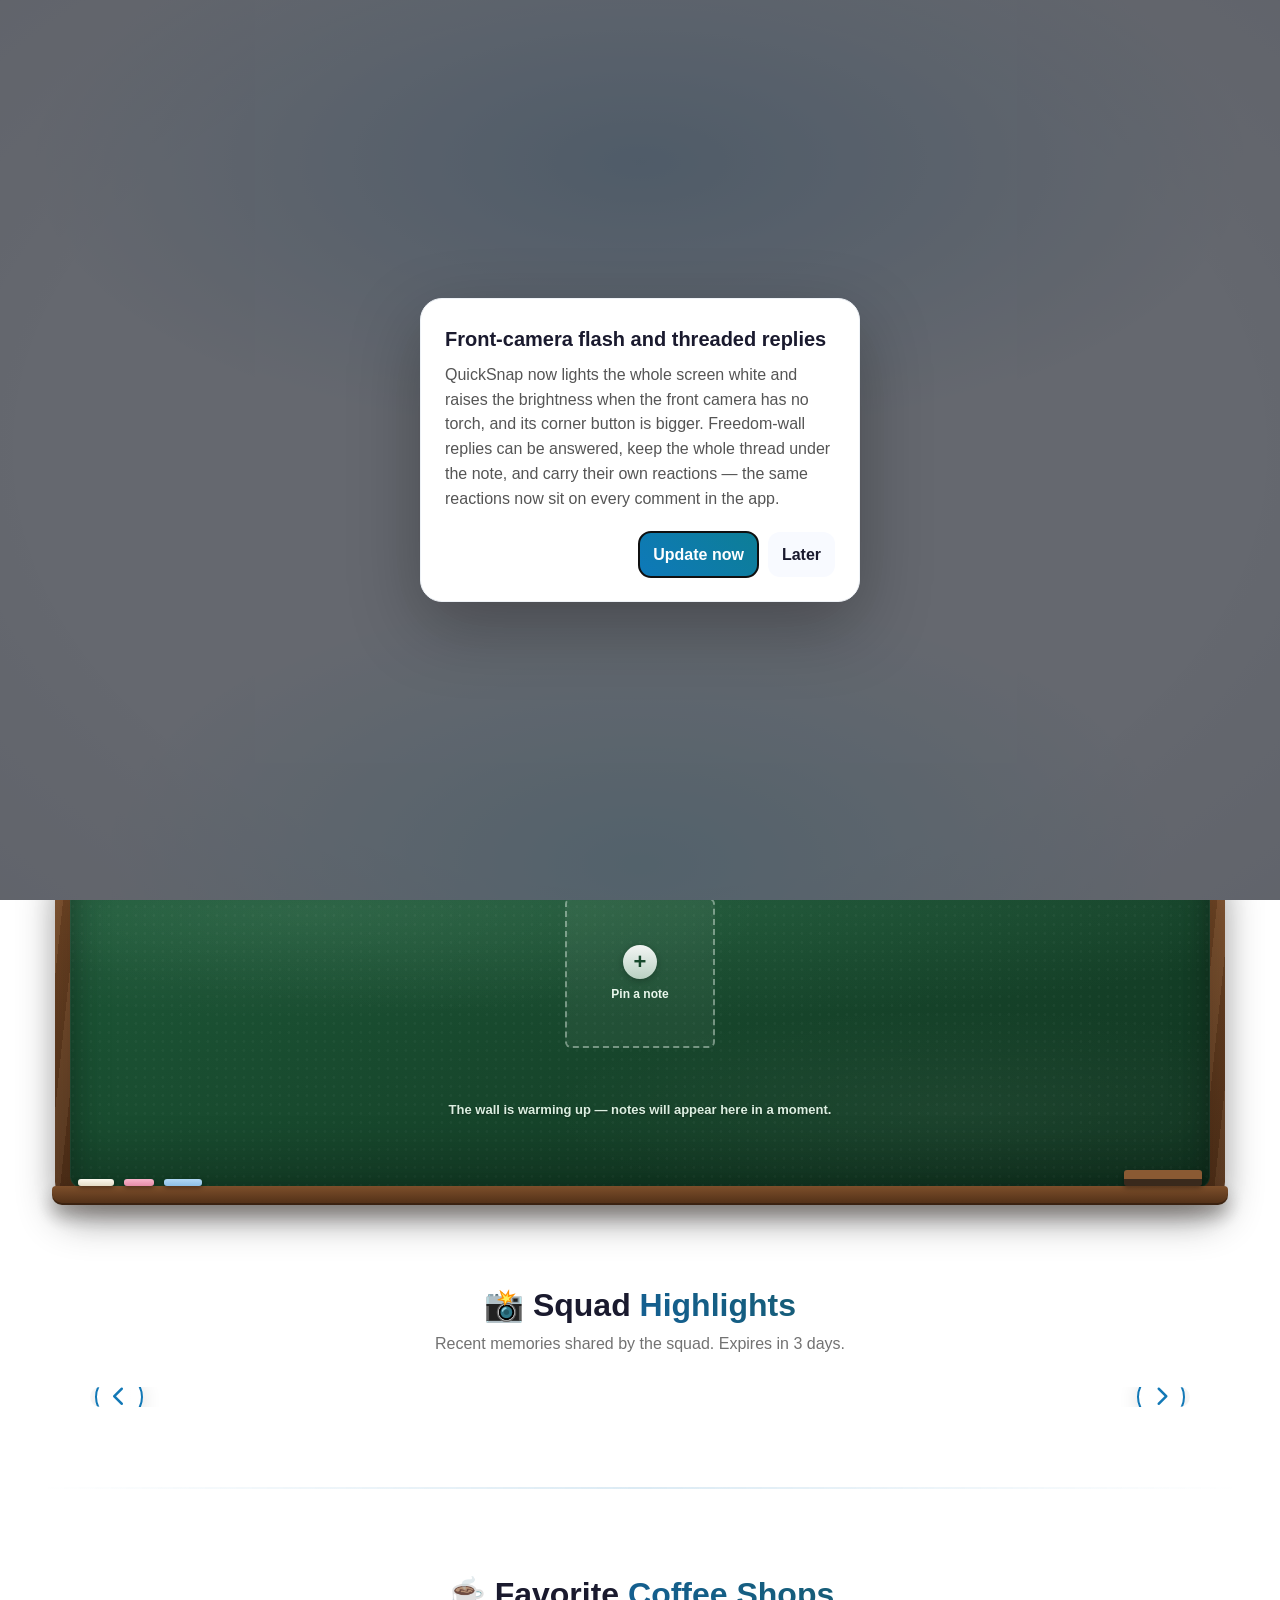
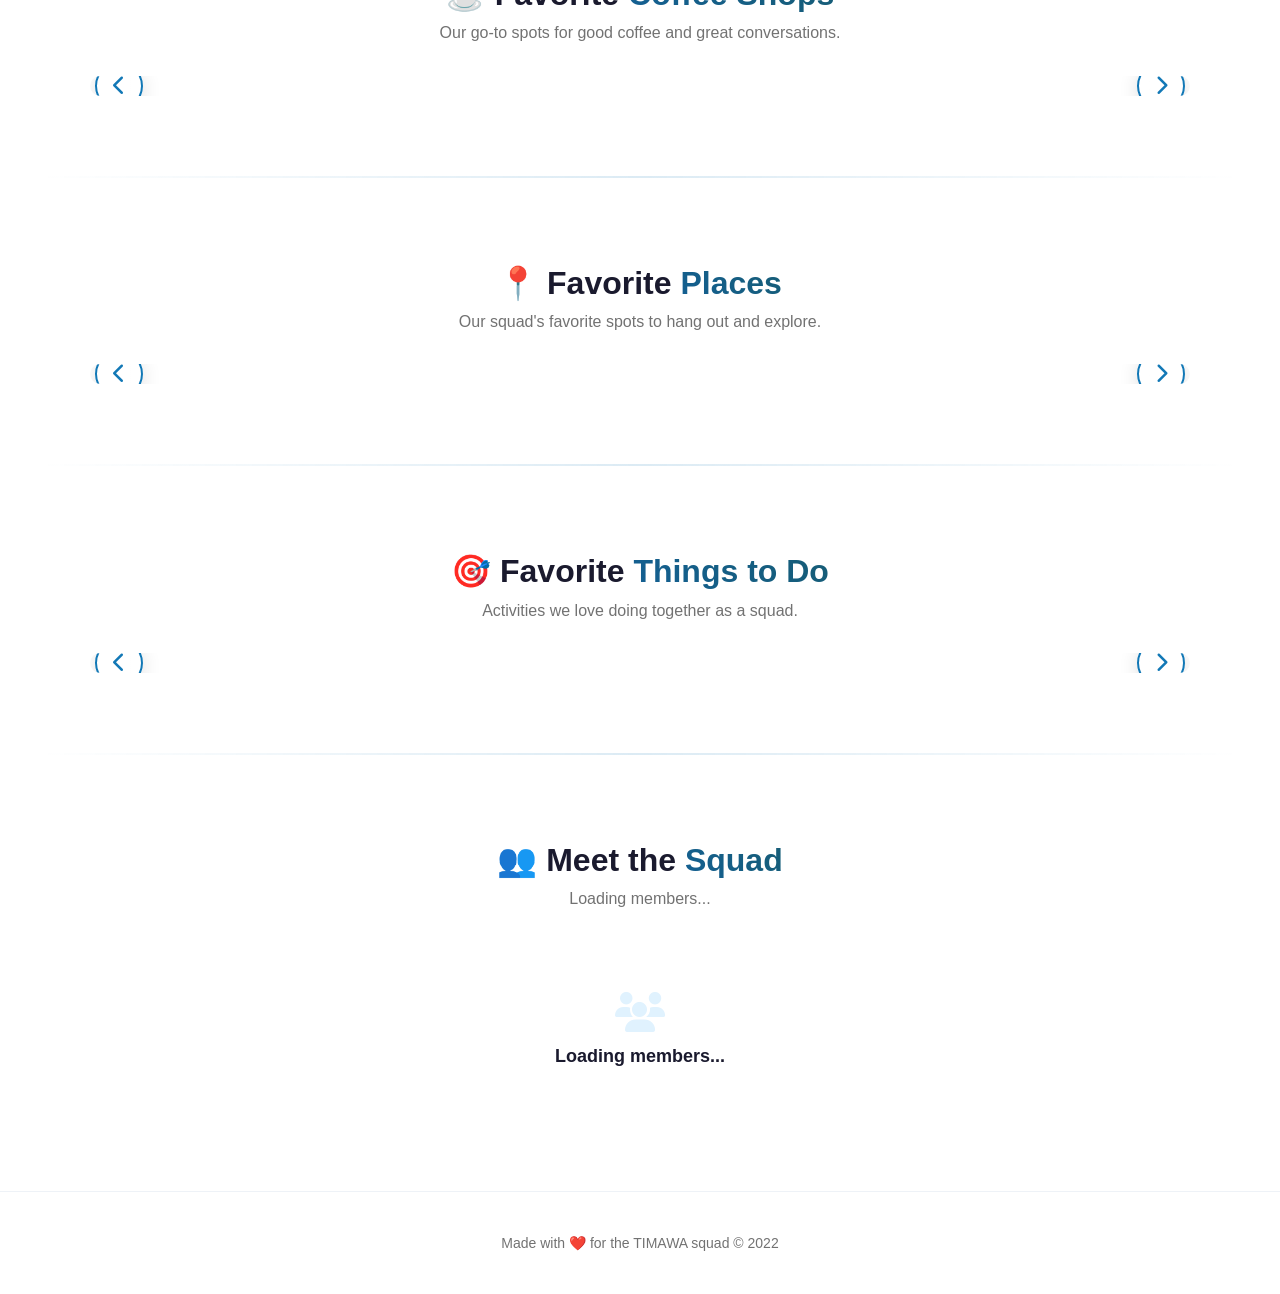
==== index.html @ 317657a7 "Add files via upload" ====
<!DOCTYPE html>
<html lang="en">
<!-- ═══ TIMAWA page header ═══ -->
<!--
  TIMAWA — Friend Hub (public landing page)
  ============================================================================
  What a visitor sees before signing in. Every section below reads public
  collections only; nothing here writes unless a member is signed in.

    <style>      page styles on top of theme.css tokens
    <body>
      nav        navbar + Sign In CTA (drawer built by mobile-nav.js)
      hero       squad intro + CTA
      sections   Squad highlights / Favorite coffee shops / Favorite places /
                 Things to do / Meet the squad  — all read-only for visitors
      footer
    <script>     Firebase init -> public reads -> render -> auth-aware swaps
                 (a signed-in member is redirected to dashboard.html)

  Firestore reads here are covered by the "read: if true" rules in
  firestore.rules for highlights, coffeeShops, favoritePlaces, thingsToDo,
  notes and publicProfiles.

  Shared by every page
    theme.css / theme.js   theme system (26 presets) — loads before first paint
    mobile-nav.*           slide-in burger drawer for screens <= 768px
    pwa.js / pwa.css       service worker, install banner, push subscriptions
    idle-logout.js         signs the member out after inactivity
    visit-tracker.js       one Firestore write per session (lastVisit)

  Firebase: compat v9, project `timawa2`, default app (auth + firestore).
-->

<head>
    <meta charset="UTF-8" />
    <meta name="viewport" content="width=device-width, initial-scale=1.0, interactive-widget=resizes-content" />
    <!-- ═══ PWA: installable app + activity notifications ═══ -->
    <meta name="theme-color" content="#1089d3" />
    <link rel="manifest" href="manifest.json" />
    <meta name="mobile-web-app-capable" content="yes" />
    <meta name="apple-mobile-web-app-capable" content="yes" />
    <meta name="apple-mobile-web-app-title" content="TIMAWA" />
    <meta name="apple-mobile-web-app-status-bar-style" content="default" />
    <link rel="apple-touch-icon" href="icons/apple-touch-icon-180.png?v=3" />
    <link rel="icon" type="image/png" sizes="32x32" href="icons/favicon-32.png?v=3" />
    <link rel="stylesheet" href="pwa.css?v=1.4.0" />
    <link rel="stylesheet" href="presence.css?v=1.0.0" />
    <title>TIMAWA - Friend Hub</title>

    <!-- Firebase SDKs -->
    <script src="https://www.gstatic.com/firebasejs/9.22.0/firebase-app-compat.js"></script>
    <script src="https://www.gstatic.com/firebasejs/9.22.0/firebase-auth-compat.js"></script>
    <script src="https://www.gstatic.com/firebasejs/9.22.0/firebase-firestore-compat.js"></script>

    <!-- Font Awesome -->
    <link rel="stylesheet" href="https://cdnjs.cloudflare.com/ajax/libs/font-awesome/6.4.0/css/all.min.css" />

    <!-- ★ Shared theme system (must load before page render to avoid theme flash) -->
    <!-- First frame: replay the palette the profile last used, before any CSS
         or theme.js runs, so the launch screen never flashes the default theme. -->
    <script>
    (function () {
        try {
            var p = JSON.parse(localStorage.getItem('timawa.theme.paint') || 'null');
            if (!p || !p.vars) return;
            var r = document.documentElement;
            for (var k in p.vars) { if (Object.prototype.hasOwnProperty.call(p.vars, k)) r.style.setProperty(k, p.vars[k]); }
            if (p.preset) r.setAttribute('data-timawa-theme', p.preset);
            if (p.mode) { r.setAttribute('data-timawa-mode', p.mode); r.style.colorScheme = p.mode; }
            if (p.pref) r.setAttribute('data-timawa-mode-pref', p.pref);
            if (p.vars['--theme-bg']) r.style.backgroundColor = p.vars['--theme-bg'];
        } catch (e) { /* ignore */ }
    })();
    </script>
    <!-- The launch screen may not paint before the member's theme is on <html>.
         Kept inline here, not in launch.css, so a stale or truncated stylesheet
         download can never bring back the default-theme flash. theme.js adds
         .t-themed the instant it paints; pwa.js adds it as a safety net. -->
    <style id="tSplashGate">
        /* Nothing paints before the palette is on <html>: not the page, not the
           splash. The backdrop stays neutral dark so a slow script, a stale
           cache or a truncated stylesheet can never flash a theme the member is
           not using. theme.js lifts this as it paints; pwa.js adds .t-themed as
           a safety net so the page can never stay hidden. */
        html:not(.t-themed) { background: #071322 !important; }
        html:not(.t-themed) body { visibility: hidden; }
        html:not(.t-themed) .loading-overlay.t-splash.active { opacity: 0 !important; pointer-events: none !important; }
        html.t-themed .loading-overlay.t-splash.active { opacity: 1; pointer-events: auto; }
    </style>
    <link rel="stylesheet" href="theme.css?v=1.17.30" />
    <link rel="stylesheet" href="freedom-wall.css?v=1.6.0" />
    <link rel="stylesheet" href="stories.css?v=1.13.0" />
    <script src="theme.js?v=1.41.54"></script>

    <!-- JSZip for ZIP downloads -->
    <script src="https://cdnjs.cloudflare.com/ajax/libs/jszip/3.10.1/jszip.min.js"></script>
    <script src="https://cdnjs.cloudflare.com/ajax/libs/FileSaver.js/2.0.5/FileSaver.min.js"></script>

    <style>
        /* ================================================================
           ===== THEME CSS VARIABLES (defaults = Ocean light) =====
           ================================================================ */
        :root {
            --theme-primary: #1089d3;
            --theme-accent: #12b1d1;
            --theme-primary-dark: #0c6ca8;
            --theme-primary-soft: #e0f2fe;
            --theme-primary-soft-2: #f0f7ff;
            --theme-bg: #ffffff;
            --theme-bg-soft: #f8faff;
            --theme-card: #ffffff;
            --theme-text: #1a1a2e;
            --theme-text-muted: #555;
            --theme-text-dim: #888;
            --theme-text-faint: #aaa;
            --theme-border: #eef2f7;
            --theme-border-soft: #f0f4ff;
            --theme-border-input: #e0e7ff;
            --theme-gradient: linear-gradient(45deg, #1089d3 0%, #12b1d1 100%);
            --theme-shadow: rgba(133, 189, 215, 0.15);
            --theme-shadow-soft: #cff0ff;
            --theme-nav-bg: rgba(255, 255, 255, 0.98);
            --theme-danger: #ef4444;
            --theme-danger-soft: #fee2e2;
            --theme-success: #16a34a;
            --theme-success-soft: #dcfce7;
            --theme-warn: #d97706;
            --theme-warn-soft: #fef3c7;
        }

        * { margin: 0; padding: 0; box-sizing: border-box; }

        body {
            font-family: -apple-system, BlinkMacSystemFont, 'Segoe UI', Roboto, Oxygen, Ubuntu, sans-serif;
            background: var(--theme-bg);
            color: var(--theme-text);
            line-height: 1.6;
            transition: background 0.4s ease, color 0.4s ease;
            position: relative;
            overflow-x: hidden;
        }

        /* ===== MODAL-OPEN STATE: HIDE TITA LAUNCHER ===== */
        body.modal-open .tita-launcher,
        body.modal-open .tita-panel {
            display: none !important;
        }

        /* ===== NAVBAR ===== */
        .navbar {
            position: fixed; top: 0; left: 0; right: 0;
            z-index: 1000;
            padding: 14px 40px;
            display: flex; justify-content: space-between; align-items: center;
            background: var(--theme-nav-bg);
            backdrop-filter: blur(20px);
            border-bottom: 1px solid var(--theme-border);
            transition: all 0.3s ease;
            box-shadow: 0 2px 20px rgba(0,0,0,0.04);
        }
        .navbar .logo { font-size: 26px; font-weight: 900; color: var(--theme-primary); letter-spacing: 2px; text-decoration: none; flex-shrink: 0; }
        .navbar .logo span { background: var(--theme-gradient); padding: 2px 10px; border-radius: 8px; font-size: 10px; color: white; margin-left: 8px; }
        .navbar .nav-links { display: flex; align-items: center; gap: 12px; list-style: none; flex-wrap: wrap; }
        .navbar .nav-links > li { display: flex; align-items: center; }
        .navbar .nav-links a { text-decoration: none; color: var(--theme-text-muted); font-weight: 500; font-size: 13px; transition: all 0.3s ease; padding: 6px 12px; border-radius: 8px; white-space: nowrap; }
        .navbar .nav-links a:hover { color: var(--theme-primary); background: color-mix(in srgb, var(--theme-primary) 6%, transparent); }
        /* Same active pill as every other page, so Home here reads like Calendar
           does on calendar.html and Spin & Poll does on squad-wheel.html. */
        .navbar .nav-links a.active { color: var(--theme-primary); background: color-mix(in srgb, var(--theme-primary) 8%, transparent); }

        /* Notification taps land on these sections; keep the fixed navbar clear */
        #highlights, #members-section { scroll-margin-top: 96px; }

        .navbar-right { display: flex; align-items: center; gap: 10px; flex-shrink: 0; }
        .navbar-mobile-bell { display: none; position: relative; }
        .navbar-mobile-bell .announcement-bell { width: 42px; height: 42px; font-size: 17px; }
        .navbar .mobile-toggle { display: none; font-size: 24px; color: var(--theme-primary); cursor: pointer; background: none; border: none; padding: 4px 8px; }

        .auth-links-wrapper { display: flex; align-items: center; gap: 12px; list-style: none; flex-wrap: wrap; }
        .auth-links-wrapper > a, .auth-links-wrapper > button { text-decoration: none; color: var(--theme-text-muted); font-weight: 500; font-size: 13px; transition: all 0.3s ease; padding: 6px 12px; border-radius: 8px; white-space: nowrap; background: none; border: none; font-family: inherit; cursor: pointer; }
        .auth-links-wrapper > a:hover { color: var(--theme-primary); background: color-mix(in srgb, var(--theme-primary) 6%, transparent); }
        .auth-links-wrapper > a.profile-link { color: var(--theme-primary); font-weight: 600; }
        .auth-links-wrapper > a.login-btn { background: var(--theme-gradient); color: white !important; padding: 8px 22px; border-radius: 50px; font-weight: 600; box-shadow: 0 4px 15px color-mix(in srgb, var(--theme-primary) 25%, transparent); }
        .auth-links-wrapper > a.login-btn:hover { transform: scale(1.05); box-shadow: 0 6px 25px color-mix(in srgb, var(--theme-primary) 35%, transparent); }
        .auth-links-wrapper > button.logout-link { color: var(--theme-danger); font-weight: 600; }
        .auth-links-wrapper > button.logout-link:hover { background: var(--theme-danger-soft); }

        /* ===== ANNOUNCEMENT BELL ===== */
        .announcement-bell {
            position: relative; width: 40px; height: 40px; border-radius: 50%;
            border: none; background: var(--theme-primary-soft-2); color: var(--theme-primary);
            font-size: 16px; cursor: pointer; display: flex;
            align-items: center; justify-content: center;
            transition: all 0.25s ease; font-family: inherit; flex-shrink: 0;
        }
        .announcement-bell:hover { background: var(--theme-primary-soft); transform: scale(1.05); }
        .announcement-bell.active {
            background: var(--theme-gradient);
            color: white; box-shadow: 0 4px 15px color-mix(in srgb, var(--theme-primary) 30%, transparent);
        }
        .announcement-bell.has-new { animation: bellPulse 2s ease-in-out infinite; }
        @keyframes bellPulse {
            0%, 100% { box-shadow: 0 0 0 0 rgba(239, 68, 68, 0.4); }
            50% { box-shadow: 0 0 0 8px rgba(239, 68, 68, 0); }
        }
        .announcement-badge {
            position: absolute; top: -4px; right: -4px; min-width: 20px; height: 20px;
            padding: 0 6px; border-radius: 50px;
            background: linear-gradient(45deg, #ef4444, #dc2626);
            color: white; font-size: 10px; font-weight: 800; display: none;
            align-items: center; justify-content: center;
            border: 2px solid var(--theme-card); box-shadow: 0 2px 6px rgba(239, 68, 68, 0.4);
        }
        .announcement-badge.show { display: flex; }

        .announcement-popup {
            position: fixed; width: 380px; max-width: calc(100vw - 40px);
            background: var(--theme-card); border-radius: 20px;
            box-shadow: 0 20px 60px color-mix(in srgb, var(--theme-primary) 22%, transparent), 0 0 0 1px color-mix(in srgb, var(--theme-primary) 6%, transparent);
            overflow: hidden; z-index: 2000;
            opacity: 0; transform: translateY(-8px) scale(0.97);
            pointer-events: none;
            transition: all 0.22s cubic-bezier(0.25, 0.46, 0.45, 0.94);
            transform-origin: top right;
            color: var(--theme-text);
        }
        .announcement-popup.open { opacity: 1; transform: translateY(0) scale(1); pointer-events: auto; }
        .announcement-popup::before {
            content: ''; position: absolute; top: -6px; right: 22px; width: 12px; height: 12px;
            background: var(--theme-card); transform: rotate(45deg);
            box-shadow: -1px -1px 2px color-mix(in srgb, var(--theme-primary) 6%, transparent);
        }
        .announcement-popup-header {
            display: flex; justify-content: space-between; align-items: center;
            padding: 16px 18px;
            background: linear-gradient(135deg,
                color-mix(in srgb, var(--theme-primary) 8%, var(--theme-card)) 0%,
                color-mix(in srgb, var(--theme-primary) 14%, var(--theme-card)) 100%);
            border-bottom: 1px solid var(--theme-border);
        }
        .announcement-popup-header h4 {
            font-size: 15px; font-weight: 800; color: var(--theme-text);
            display: flex; align-items: center; gap: 8px; margin: 0;
        }
        .announcement-popup-header h4 i { color: var(--theme-primary); }
        .announcement-mark-all {
            background: none; border: none; color: var(--theme-primary);
            font-size: 12px; font-weight: 600; cursor: pointer;
            padding: 4px 10px; border-radius: 50px;
            transition: all 0.2s ease; font-family: inherit;
        }
        .announcement-mark-all:hover { background: color-mix(in srgb, var(--theme-primary) 10%, transparent); }
        .announcement-list { max-height: 420px; overflow-y: auto; padding: 6px; }
        .announcement-item {
            display: flex; gap: 12px; padding: 12px 14px;
            border-radius: 14px; cursor: pointer;
            transition: all 0.2s ease; position: relative;
            margin-bottom: 4px; background: var(--theme-card);
        }
        .announcement-item:hover { background: var(--theme-primary-soft-2); transform: translateX(2px); }
        .announcement-item.unread { background: var(--theme-primary-soft-2); }
        .announcement-item.unread:hover { background: var(--theme-primary-soft); }
        .announcement-item.unread .announcement-title { font-weight: 700; }
        .announcement-icon {
            width: 42px; height: 42px; border-radius: 12px;
            display: flex; align-items: center; justify-content: center;
            font-size: 20px; flex-shrink: 0; background: var(--theme-primary-soft);
        }
        .announcement-icon.type-admin { background: linear-gradient(135deg, #e0e7ff 0%, #c7d2fe 100%); }
        .announcement-icon.type-birthday { background: linear-gradient(135deg, #fce7f3 0%, #fbcfe8 100%); }
        .announcement-icon.type-event { background: linear-gradient(135deg, #dbeafe 0%, #bfdbfe 100%); }
        .announcement-icon.type-highlight { background: linear-gradient(135deg, #ede9fe 0%, #ddd6fe 100%); }
        .announcement-icon.type-member { background: linear-gradient(135deg, #dcfce7 0%, #bbf7d0 100%); }
        .announcement-icon.type-reply { background: linear-gradient(135deg, #cffafe 0%, #a5f3fc 100%); }
        .announcement-icon.type-mention { background: linear-gradient(135deg, #fed7aa 0%, #fdba74 100%); }
        .announcement-icon.type-chat { background: linear-gradient(135deg, #d1fae5 0%, #a7f3d0 100%); }
        .announcement-icon.type-comment { background: linear-gradient(135deg, #c7d2fe 0%, #a5b4fc 100%); }
        .announcement-icon.type-reaction { background: linear-gradient(135deg, #fef9c3 0%, #fde68a 100%); }
        .announcement-icon.type-squad { background: linear-gradient(135deg, #fef3c7 0%, #fde68a 100%); }
        .announcement-icon img { width: 100%; height: 100%; object-fit: cover; display: block; border-radius: inherit; }
        .announcement-icon.has-avatar { padding: 0; overflow: hidden; border-radius: 50%; background: var(--theme-bg-soft); box-shadow: 0 0 0 2px color-mix(in srgb, var(--theme-primary) 22%, transparent); }
        .announcement-icon.has-avatar img { border-radius: 50%; }
        .announcement-body { flex: 1; min-width: 0; }
        .announcement-title {
            font-size: 13px; font-weight: 600; color: var(--theme-text);
            line-height: 1.35; margin-bottom: 2px;
            display: flex; align-items: center; gap: 6px; flex-wrap: wrap;
        }
        .announcement-priority-badge {
            font-size: 9px; font-weight: 800; padding: 1px 7px;
            border-radius: 50px; letter-spacing: 0.4px; text-transform: uppercase;
        }
        .announcement-priority-badge.urgent { background: #fee2e2; color: #dc2626; }
        .announcement-priority-badge.info { background: #dbeafe; color: #2563eb; }
        .announcement-message {
            font-size: 12px; color: var(--theme-text-muted); line-height: 1.45;
            display: -webkit-box; -webkit-line-clamp: 2;
            -webkit-box-orient: vertical; overflow: hidden;
        }
        .announcement-time { font-size: 11px; color: var(--theme-text-faint); margin-top: 3px; }
        .announcement-unread-dot {
            position: absolute; top: 14px; right: 14px;
            width: 8px; height: 8px; border-radius: 50%;
            background: var(--theme-primary);
            box-shadow: 0 0 0 3px color-mix(in srgb, var(--theme-primary) 15%, transparent);
        }
        .announcement-popup-footer {
            padding: 10px 18px; background: var(--theme-bg-soft);
            border-top: 1px solid var(--theme-border); text-align: center;
            font-size: 11px; color: var(--theme-text-dim); font-weight: 600;
        }
        .announcement-empty { text-align: center; padding: 40px 20px; color: var(--theme-text-faint); }
        .announcement-empty i { font-size: 36px; color: var(--theme-primary-soft); display: block; margin-bottom: 10px; }
        .announcement-empty p { font-size: 13px; }

        .announcement-view-modal {
            display: none; position: fixed; top: 0; left: 0; width: 100%; height: 100%;
            background: rgba(0, 0, 0, 0.6); backdrop-filter: blur(8px);
            z-index: 2100; justify-content: center; align-items: center; padding: 20px;
        }
        .announcement-view-modal.active { display: flex; }
        .announcement-view-modal .modal-content {
            background: var(--theme-card); border-radius: 24px; padding: 0;
            max-width: 540px; width: 100%; max-height: 90vh;
            overflow-y: auto;
            box-shadow: 0 25px 70px color-mix(in srgb, var(--theme-primary) 35%, transparent);
            animation: annModalPop 0.3s cubic-bezier(0.25, 0.46, 0.45, 0.94);
            color: var(--theme-text);
        }
        @keyframes annModalPop {
            from { transform: scale(0.9) translateY(20px); opacity: 0; }
            to { transform: scale(1) translateY(0); opacity: 1; }
        }
        .announcement-view-header {
            position: relative; padding: 30px 30px 22px;
            background: var(--theme-gradient);
            border-radius: 24px 24px 0 0; text-align: center; overflow: hidden;
        }
        .announcement-view-header::before,
        .announcement-view-header::after {
            content: ''; position: absolute; border-radius: 50%;
            background: rgba(255, 255, 255, 0.15); pointer-events: none;
        }
        .announcement-view-header::before { top: -50px; right: -50px; width: 160px; height: 160px; }
        .announcement-view-header::after { bottom: -70px; left: -70px; width: 180px; height: 180px; background: rgba(255, 255, 255, 0.1); }
        .announcement-view-close {
            position: absolute; top: 14px; right: 14px;
            width: 38px; height: 38px; border-radius: 50%;
            background: rgba(255,255,255,0.22); border: none; color: white;
            font-size: 16px; cursor: pointer;
            display: flex; align-items: center; justify-content: center;
            transition: all 0.25s ease; z-index: 2;
        }
        .announcement-view-close:hover { background: rgba(255,255,255,0.4); transform: rotate(90deg); }
        .announcement-view-icon {
            width: 80px; height: 80px; border-radius: 22px;
            background: var(--theme-card); display: flex; align-items: center;
            justify-content: center; font-size: 38px;
            margin: 0 auto 14px;
            box-shadow: 0 8px 24px rgba(0, 0, 0, 0.18);
            position: relative; z-index: 1;
        }
        .announcement-view-type {
            display: inline-block; background: rgba(255, 255, 255, 0.25);
            color: white; font-size: 11px; font-weight: 700;
            padding: 4px 14px; border-radius: 50px;
            letter-spacing: 0.6px; text-transform: uppercase;
            position: relative; z-index: 1;
        }
        .announcement-view-body { padding: 26px 30px 30px; }
        .announcement-view-priority {
            display: inline-flex; align-items: center; gap: 6px;
            padding: 5px 14px; border-radius: 50px;
            font-size: 11px; font-weight: 800;
            letter-spacing: 0.5px; text-transform: uppercase;
            margin-bottom: 14px;
        }
        .announcement-view-priority.urgent { background: #fee2e2; color: #dc2626; }
        .announcement-view-priority.info { background: #dbeafe; color: #2563eb; }
        .announcement-view-title {
            font-size: 22px; font-weight: 800; color: var(--theme-text);
            line-height: 1.3; margin-bottom: 14px;
        }
        .announcement-view-message {
            font-size: 15px; color: var(--theme-text-muted); line-height: 1.7;
            padding: 18px 20px; background: var(--theme-bg-soft);
            border-radius: 16px;
            border-left: 4px solid var(--theme-primary);
            margin-bottom: 18px; white-space: pre-wrap; word-break: break-word;
        }
        .announcement-view-meta {
            display: flex; flex-wrap: wrap; gap: 14px;
            font-size: 12px; color: var(--theme-text-dim);
            padding-top: 16px; border-top: 1px solid var(--theme-border-soft);
            margin-bottom: 20px;
        }
        .announcement-view-meta span { display: inline-flex; align-items: center; gap: 6px; }
        .announcement-view-meta i { color: var(--theme-primary); font-size: 11px; }
        .announcement-view-actions { display: flex; gap: 10px; flex-wrap: wrap; }
        .announcement-view-actions button,
        .announcement-view-actions a {
            flex: 1; min-width: 140px; padding: 13px 22px;
            border-radius: 14px; border: none;
            font-weight: 700; font-size: 14px;
            cursor: pointer; transition: all 0.25s ease;
            display: inline-flex; align-items: center; justify-content: center;
            gap: 8px; font-family: inherit; text-decoration: none;
        }
        .announcement-view-actions .ann-view-primary {
            background: var(--theme-gradient);
            color: white;
            box-shadow: 0 4px 15px color-mix(in srgb, var(--theme-primary) 30%, transparent);
        }
        .announcement-view-actions .ann-view-primary:hover {
            transform: scale(1.02);
            box-shadow: 0 6px 25px color-mix(in srgb, var(--theme-primary) 45%, transparent);
        }
        .announcement-view-actions .ann-view-secondary { background: var(--theme-bg-soft); color: var(--theme-text-muted); }
        .announcement-view-actions .ann-view-secondary:hover { background: var(--theme-primary-soft); }

        /* ===== HERO ===== */
        .hero { padding: 100px 40px 60px; max-width: 1200px; margin: 0 auto; display: grid; grid-template-columns: 1fr 1fr; gap: 60px; align-items: center; min-height: 80vh; position: relative; z-index: 1; }
        .hero-content h1 { font-size: 52px; font-weight: 800; line-height: 1.1; margin-bottom: 15px; color: var(--theme-text); }
        .hero-content h1 .highlight { background: var(--theme-gradient-ink); -webkit-background-clip: text; -webkit-text-fill-color: transparent; background-clip: text; }
        .hero-content p { font-size: 18px; color: var(--theme-text-muted); max-width: 500px; margin-bottom: 30px; line-height: 1.8; }
        .hero-content .btn-primary { display: inline-flex; align-items: center; gap: 10px; background: var(--theme-gradient); color: white; padding: 14px 32px; border-radius: 50px; text-decoration: none; font-weight: 600; font-size: 16px; transition: all 0.3s ease; box-shadow: 0 4px 20px color-mix(in srgb, var(--theme-primary) 30%, transparent); }
        .hero-content .btn-primary:hover { transform: scale(1.05); box-shadow: 0 6px 30px color-mix(in srgb, var(--theme-primary) 40%, transparent); }
        .hero-image .image-placeholder { width: 100%; max-width: 500px; aspect-ratio: 1; background: var(--theme-primary-soft); border-radius: 30px; display: flex; align-items: center; justify-content: center; font-size: 120px; color: var(--theme-primary); box-shadow: 0 20px 60px color-mix(in srgb, var(--theme-primary) 15%, transparent); }
        .hero-image .image-placeholder img { width: 100%; height: 100%; object-fit: cover; border-radius: 30px; }

        /* ===== CAROUSELS ===== */
        .highlights-carousel-section { padding: 60px 40px; max-width: 1200px; margin: 0 auto; position: relative; z-index: 1; }
        .highlights-carousel-section .section-header { text-align: center; margin-bottom: 30px; }
        .highlights-carousel-section .section-header h2 { font-size: 32px; font-weight: 800; color: var(--theme-text); }
        .highlights-carousel-section .section-header h2 .highlight { background: var(--theme-gradient-ink); -webkit-background-clip: text; -webkit-text-fill-color: transparent; background-clip: text; }
        .highlights-carousel-section .section-header p { color: var(--theme-text-dim); font-size: 16px; }

        .highlights-carousel-wrapper, .carousel-wrapper { position: relative; overflow: hidden; border-radius: 20px; max-width: 1100px; margin: 0 auto; padding: 0 50px; }
        .highlights-carousel-track, .carousel-track { display: flex; transition: transform 0.8s cubic-bezier(0.25, 0.46, 0.45, 0.94); gap: 0; will-change: transform; }
        .highlights-carousel-slide, .carousel-slide { min-width: 100%; display: grid; gap: 25px; padding: 10px 5px; grid-template-columns: repeat(3, 1fr); }
        .highlights-carousel-slide.single-item, .carousel-slide.single-item { grid-template-columns: 1fr; }
        .highlights-carousel-wrapper::after, .carousel-wrapper::after { content: ''; position: absolute; top: 0; right: 0; width: 60px; height: 100%; background: linear-gradient(to right, transparent, color-mix(in srgb, var(--theme-bg) 60%, transparent)); pointer-events: none; z-index: 5; }
        .highlights-carousel-wrapper::before, .carousel-wrapper::before { content: ''; position: absolute; top: 0; left: 0; width: 60px; height: 100%; background: linear-gradient(to left, transparent, color-mix(in srgb, var(--theme-bg) 60%, transparent)); pointer-events: none; z-index: 5; }

        .highlights-carousel-item, .carousel-item { background: var(--theme-card); border-radius: 20px; overflow: hidden; box-shadow: 0 2px 15px rgba(0,0,0,0.06); border: 1px solid var(--theme-border); transition: all 0.3s ease; display: flex; flex-direction: column; contain: content; position: relative; cursor: pointer; }
        .highlights-carousel-item:hover, .carousel-item:hover { transform: translateY(-6px); box-shadow: 0 12px 40px color-mix(in srgb, var(--theme-primary) 8%, transparent); border-color: color-mix(in srgb, var(--theme-primary) 20%, transparent); }
        .highlights-carousel-item .image-container { width: 100%; height: 220px; overflow: hidden; background: var(--theme-primary-soft); position: relative; flex-shrink: 0; }
        .highlights-carousel-item .image-container img { width: 100%; height: 100%; object-fit: cover; display: block; }
        .highlights-carousel-item .image-container .expiry-badge { position: absolute; top: 10px; right: 10px; background: rgba(0,0,0,0.7); color: white; padding: 3px 10px; border-radius: 50px; font-size: 10px; font-weight: 600; }
        .highlights-carousel-item .image-container .image-count { position: absolute; top: 10px; left: 10px; background: rgba(0,0,0,0.6); color: white; padding: 3px 10px; border-radius: 50px; font-size: 10px; font-weight: 600; }
        .highlights-carousel-item .image-container .hl-actions { position: absolute; bottom: 10px; left: 10px; right: 10px; display: flex; gap: 6px; z-index: 3; opacity: 0; transition: opacity 0.25s ease; }
        .highlights-carousel-item:hover .image-container .hl-actions { opacity: 1; }
        .highlights-carousel-item .image-container .hl-actions button { background: rgba(0,0,0,0.75); color: white; border: none; padding: 6px 12px; border-radius: 50px; font-size: 11px; font-weight: 600; cursor: pointer; transition: all 0.2s ease; display: inline-flex; align-items: center; gap: 5px; font-family: inherit; }
        .highlights-carousel-item .image-container .hl-actions button:hover { transform: scale(1.05); }
        .highlights-carousel-item .image-container .hl-actions .hl-view { background: color-mix(in srgb, var(--theme-primary) 95%, transparent); }
        .highlights-carousel-item .image-container .hl-actions .hl-fullview { background: rgba(139, 92, 246, 0.95); }
        .highlights-carousel-item .image-container .hl-actions .hl-fullview:hover { background: rgba(124, 58, 237, 1); }
        .highlights-carousel-item .image-container .hl-actions .hl-download { background: rgba(0,0,0,0.75); }
        .highlights-carousel-item .image-container .hl-actions .hl-download:hover { background: var(--theme-primary); }
        .highlights-carousel-item .item-body { padding: 16px 18px 18px; flex: 1; display: flex; flex-direction: column; }
        .highlights-carousel-item .item-body .caption { font-size: 14px; color: var(--theme-text); line-height: 1.5; margin-bottom: 8px; }
        .highlights-carousel-item .item-body .meta { display: flex; justify-content: space-between; align-items: center; font-size: 12px; color: var(--theme-text-dim); margin-top: auto; }
        .highlights-carousel-item .item-body .meta .author { display: flex; align-items: center; gap: 6px; }
        .highlights-carousel-item .item-body .meta .author .avatar-small { width: 24px; height: 24px; border-radius: 50%; background: var(--theme-gradient); display: flex; align-items: center; justify-content: center; color: white; font-size: 10px; font-weight: 700; overflow: hidden; }
        .highlights-carousel-item .item-body .meta .author .avatar-small img { width: 100%; height: 100%; object-fit: cover; }
        .highlights-carousel-item .item-body .meta .expiry-time.urgent { color: var(--theme-danger); font-weight: 600; }

        .highlights-carousel-btn, .carousel-btn { position: absolute; top: 50%; transform: translateY(-50%); background: color-mix(in srgb, var(--theme-card) 95%, transparent); border: 2px solid var(--theme-primary); color: var(--theme-primary); width: 48px; height: 48px; border-radius: 50%; cursor: pointer; transition: all 0.3s ease; box-shadow: 0 4px 20px rgba(0,0,0,0.12); z-index: 10; font-size: 20px; display: flex; align-items: center; justify-content: center; }
        .highlights-carousel-btn:hover, .carousel-btn:hover { background: var(--theme-primary); color: white; transform: translateY(-50%) scale(1.1); box-shadow: 0 6px 30px color-mix(in srgb, var(--theme-primary) 35%, transparent); }
        .highlights-carousel-btn:active, .carousel-btn:active { transform: translateY(-50%) scale(0.95); }
        .highlights-carousel-btn.prev, .carousel-btn.prev { left: 5px; }
        .highlights-carousel-btn.next, .carousel-btn.next { right: 5px; }

        .highlights-carousel-dots, .carousel-dots { display: flex; justify-content: center; gap: 8px; margin-top: 20px; }
        .highlights-carousel-dots .dot, .carousel-dots .dot { width: 10px; height: 10px; border-radius: 50%; background: color-mix(in srgb, var(--theme-text) 20%, transparent); cursor: pointer; transition: all 0.3s ease; border: none; }
        .highlights-carousel-dots .dot.active, .carousel-dots .dot.active { background: var(--theme-primary); width: 30px; border-radius: 10px; }
        .highlights-carousel-dots .dot:hover, .carousel-dots .dot:hover { background: var(--theme-primary); }

        .carousel-section { padding: 60px 40px; max-width: 1200px; margin: 0 auto; position: relative; z-index: 1; }
        .carousel-section .section-header { text-align: center; margin-bottom: 30px; }
        .carousel-section .section-header h2 { font-size: 32px; font-weight: 800; color: var(--theme-text); }
        .carousel-section .section-header h2 .highlight { background: var(--theme-gradient-ink); -webkit-background-clip: text; -webkit-text-fill-color: transparent; background-clip: text; }
        .carousel-section .section-header p { color: var(--theme-text-dim); font-size: 16px; }

        .carousel-item .image-placeholder { width: 100%; height: 200px; background: var(--theme-primary-soft); display: flex; align-items: center; justify-content: center; font-size: 48px; color: var(--theme-primary); flex-shrink: 0; overflow: hidden; position: relative; }
        .carousel-item .image-placeholder img { width: 100%; height: 100%; object-fit: cover; display: block; }
        .carousel-item .item-actions { position: absolute; top: 10px; right: 10px; display: flex; gap: 6px; opacity: 0; transition: opacity 0.25s ease; z-index: 3; }
        .carousel-item:hover .item-actions { opacity: 1; }
        .carousel-item .item-actions button { width: 34px; height: 34px; border-radius: 50%; border: none; cursor: pointer; color: white; font-size: 13px; display: flex; align-items: center; justify-content: center; transition: all 0.2s ease; box-shadow: 0 2px 8px rgba(0,0,0,0.15); }
        .carousel-item .item-actions .item-view { background: color-mix(in srgb, var(--theme-primary) 95%, transparent); }
        .carousel-item .item-actions .item-view:hover { background: var(--theme-primary-dark); transform: scale(1.1); }
        .carousel-item .item-actions .item-fullview { background: rgba(139, 92, 246, 0.95); }
        .carousel-item .item-actions .item-fullview:hover { background: rgba(124, 58, 237, 1); transform: scale(1.1); }
        .carousel-item .item-actions .item-download { background: rgba(0,0,0,0.75); }
        .carousel-item .item-actions .item-download:hover { background: var(--theme-primary); transform: scale(1.1); }
        .carousel-item .item-body { padding: 18px 20px 20px; flex: 1; display: flex; flex-direction: column; }
        .carousel-item .item-body h4 { font-size: 16px; font-weight: 700; margin-bottom: 4px; color: var(--theme-text); }
        .carousel-item .item-body .location { font-size: 13px; color: var(--theme-text-dim); display: flex; align-items: center; gap: 5px; }
        .carousel-item .item-body .location i { color: var(--theme-primary); }
        .carousel-item .item-body .description { font-size: 13px; color: var(--theme-text-muted); margin-top: 6px; flex: 1; }
        .carousel-item .item-body .tag { display: inline-block; background: var(--theme-primary-soft); color: var(--theme-primary); padding: 2px 12px; border-radius: 50px; font-size: 11px; font-weight: 600; margin-top: 10px; align-self: flex-start; }

        .carousel-divider { border: none; height: 2px; background: linear-gradient(90deg, transparent, color-mix(in srgb, var(--theme-primary) 15%, transparent), transparent); margin: 20px auto; max-width: 1200px; }

        /* ================================================================
           ===== MEMBERS =====
           ================================================================ */
        .members-section { padding: 60px 40px 80px; max-width: 1200px; margin: 0 auto; position: relative; z-index: 1; }
        .members-section .section-header { text-align: center; margin-bottom: 40px; }
        .members-section .section-header h2 { font-size: 32px; font-weight: 800; color: var(--theme-text); }
        .members-section .section-header h2 .highlight { background: var(--theme-gradient-ink); -webkit-background-clip: text; -webkit-text-fill-color: transparent; background-clip: text; }
        .members-section .section-header p { color: var(--theme-text-dim); font-size: 16px; }
        .members-section .login-nudge {
            display: inline-flex; align-items: center; gap: 8px;
            margin-top: 12px; background: var(--theme-warn-soft); color: var(--theme-warn);
            padding: 6px 16px; border-radius: 50px;
            font-size: 13px; font-weight: 600;
            border: 1px solid color-mix(in srgb, var(--theme-warn) 25%, transparent);
        }
        .members-section .login-nudge i { font-size: 12px; }

        .members-grid { display: grid; grid-template-columns: repeat(3, 1fr); gap: 25px; }

        .member-card {
            background: var(--theme-card); border-radius: 20px; overflow: hidden;
            box-shadow: 0 2px 15px rgba(0,0,0,0.06);
            border: 1px solid var(--theme-border);
            transition: all 0.3s ease;
            display: flex; flex-direction: column; contain: content;
            cursor: pointer; position: relative;
        }
        .member-card:hover { transform: translateY(-6px); box-shadow: 0 12px 40px color-mix(in srgb, var(--theme-primary) 12%, transparent); border-color: color-mix(in srgb, var(--theme-primary) 28%, transparent); }

        .member-card .avatar-container {
            width: 100%; height: 240px;
            background: var(--theme-primary-soft);
            display: flex; align-items: center; justify-content: center;
            flex-shrink: 0; overflow: visible;
            position: relative; padding-top: 32px;
        }
        .member-card .avatar-container::before { content: ''; position: absolute; top: -40px; right: -40px; width: 150px; height: 150px; border-radius: 50%; background: color-mix(in srgb, var(--theme-card) 35%, transparent); pointer-events: none; }
        .member-card .avatar-container::after { content: ''; position: absolute; bottom: -60px; left: -60px; width: 170px; height: 170px; border-radius: 50%; background: color-mix(in srgb, var(--theme-card) 25%, transparent); pointer-events: none; }

        .member-card .avatar-circle {
            width: 150px; height: 150px; border-radius: 50%;
            background: var(--theme-gradient);
            display: flex; align-items: center; justify-content: center;
            color: white; font-size: 56px; font-weight: 800;
            letter-spacing: 2px; overflow: hidden;
            border: 5px solid var(--theme-card);
            box-shadow: 0 10px 30px color-mix(in srgb, var(--theme-primary) 28%, transparent);
            position: relative; z-index: 1;
            transition: transform 0.4s ease;
        }
        .member-card:hover .avatar-circle { transform: scale(1.05); }
        .member-card .avatar-circle img { width: 100%; height: 100%; object-fit: cover; display: block; }

        .member-card .avatar-container .member-actions {
            position: absolute; top: 10px; right: 10px;
            display: flex; gap: 6px; opacity: 0;
            transition: opacity 0.25s ease; z-index: 3;
        }
        .member-card:hover .avatar-container .member-actions { opacity: 1; }
        .member-card .avatar-container .member-actions button {
            width: 36px; height: 36px; border-radius: 50%;
            border: none; cursor: pointer; color: white;
            font-size: 13px; display: flex;
            align-items: center; justify-content: center;
            transition: all 0.2s ease;
            box-shadow: 0 2px 10px rgba(0,0,0,0.22);
            backdrop-filter: blur(6px);
        }
        .member-card .avatar-container .member-actions .member-view { background: color-mix(in srgb, var(--theme-primary) 95%, transparent); }
        .member-card .avatar-container .member-actions .member-view:hover { background: var(--theme-primary-dark); transform: scale(1.1); }
        .member-card .avatar-container .member-actions .member-download { background: rgba(0,0,0,0.75); }
        .member-card .avatar-container .member-actions .member-download:hover { background: var(--theme-primary); transform: scale(1.1); }

        .status-dot { width: 9px; height: 9px; border-radius: 50%; display: inline-block; flex: 0 0 auto; background: #9ca3af; }
        .member-card .avatar-container .avatar-status {
            position: absolute;
            bottom: calc(50% - 75px - 4px);
            right: calc(50% - 75px - 4px);
            width: 18px; height: 18px; border-radius: 50%;
            border: 4px solid var(--theme-card); z-index: 2;
            box-shadow: 0 2px 6px rgba(0,0,0,0.15);
        }
        .member-card .avatar-container .avatar-status.available { background: #22c55e; }
        .member-card .avatar-container .avatar-status.busy { background: #ef4444; }
        .member-card .avatar-container .avatar-status.away { background: #f59e0b; }
        .member-card .avatar-container .avatar-status.dnd { background: #8b5cf6; }
        .member-card .avatar-container .avatar-status.offline { background: #9ca3af; }

        /* ===== NOTE BUBBLE ===== */
        .member-note-bubble {
            position: absolute; top: 10px; left: 50%;
            transform: translateX(-50%);
            z-index: 5; background: var(--theme-card); border-radius: 22px;
            padding: 9px 18px;
            box-shadow: 0 6px 20px color-mix(in srgb, var(--theme-primary) 22%, transparent), 0 0 0 2px color-mix(in srgb, var(--theme-primary) 14%, transparent);
            font-size: 14px; font-weight: 700; color: var(--theme-text);
            max-width: calc(100% - 24px);
            white-space: nowrap; overflow: hidden;
            text-overflow: ellipsis; cursor: pointer;
            transition: all 0.25s ease;
            display: flex; align-items: center; gap: 8px;
            line-height: 1.3; pointer-events: auto;
            animation: noteFloatIn 0.4s ease-out;
        }
        .member-note-bubble:hover { transform: translateX(-50%) scale(1.05); box-shadow: 0 8px 26px color-mix(in srgb, var(--theme-primary) 32%, transparent), 0 0 0 2px color-mix(in srgb, var(--theme-primary) 28%, transparent); }
        .member-note-bubble i { color: var(--theme-primary); font-size: 13px; flex-shrink: 0; }
        .member-note-bubble .note-text-preview { overflow: hidden; text-overflow: ellipsis; white-space: nowrap; max-width: 180px; }
        .member-note-bubble .note-comment-count {
            display: inline-flex; align-items: center; gap: 3px;
            background: color-mix(in srgb, var(--theme-primary) 12%, transparent);
            color: var(--theme-primary);
            padding: 1px 8px; border-radius: 50px;
            font-size: 11px; font-weight: 800;
            flex-shrink: 0;
        }
        .member-note-bubble::after {
            content: ''; position: absolute;
            bottom: -6px; left: 50%;
            transform: translateX(-50%) rotate(45deg);
            width: 12px; height: 12px;
            background: var(--theme-card);
            box-shadow: 2px 2px 4px color-mix(in srgb, var(--theme-primary) 10%, transparent);
            border-radius: 0 0 3px 0;
        }
        @keyframes noteFloatIn {
            0% { opacity: 0; transform: translateX(-50%) translateY(-8px) scale(0.9); }
            100% { opacity: 1; transform: translateX(-50%) translateY(0) scale(1); }
        }

        .member-card .member-body {
            padding: 20px 22px 22px; flex: 1;
            display: flex; flex-direction: column; text-align: center;
            min-width: 0;
        }
        .member-card .member-body .member-name { font-size: 18px; font-weight: 700; color: var(--theme-text); margin-bottom: 4px; line-height: 1.3; overflow-wrap: anywhere; word-break: break-word; }
        .member-card .member-body .member-presence { font-size: 11px; font-weight: 700; color: var(--theme-text-dim); letter-spacing: .01em; margin: -2px 0 6px; }
        .member-card .member-body .member-location { font-size: 13px; color: var(--theme-text-dim); display: inline-flex; align-items: center; justify-content: center; gap: 5px; margin-bottom: 10px; overflow-wrap: anywhere; }
        .member-card .member-body .member-location i { color: var(--theme-primary); font-size: 12px; }
        .member-card .member-body .member-meta-chips { display: flex; flex-wrap: wrap; justify-content: center; gap: 6px; margin-bottom: 10px; }
        .member-card .member-body .member-meta-chip { display: inline-flex; align-items: center; gap: 5px; background: var(--theme-primary-soft-2); color: var(--theme-text-muted); padding: 3px 10px; border-radius: 50px; font-size: 11px; font-weight: 600; border: 1px solid var(--theme-primary-soft); max-width: 100%; overflow-wrap: anywhere; }
        .member-card .member-body .member-meta-chip i { color: var(--theme-primary); font-size: 10px; }
        .member-card .member-body .lovelife-badge { display: inline-flex; align-items: center; gap: 5px; padding: 3px 12px; border-radius: 50px; font-size: 11px; font-weight: 700; margin: 0 auto 10px; align-self: center; }
        .lovelife-badge.single { background: #fee2e2; color: #dc2626; }
        .lovelife-badge.mu { background: #fce7f3; color: #db2777; }
        .lovelife-badge.married { background: #dcfce7; color: #16a34a; }
        .member-card .member-body .member-bio { font-size: 13px; color: var(--theme-text-muted); line-height: 1.55; margin: 8px 0 12px; padding-top: 12px; border-top: 1px solid var(--theme-border-soft); flex: 1; overflow-wrap: anywhere; word-break: break-word; }
        .member-card .member-body .member-interests { display: flex; flex-wrap: wrap; justify-content: center; gap: 6px; margin-bottom: 10px; }
        .member-card .member-body .member-interests .interest-tag { background: var(--theme-primary-soft); color: var(--theme-primary); padding: 3px 12px; border-radius: 50px; font-size: 11px; font-weight: 600; }
        .member-card .member-body .member-socials { display: flex; justify-content: center; gap: 8px; padding-top: 10px; border-top: 1px solid var(--theme-border-soft); margin-top: auto; }
        .member-card .member-body .member-socials a { color: var(--theme-text-dim); font-size: 15px; width: 32px; height: 32px; display: flex; align-items: center; justify-content: center; border-radius: 50%; background: var(--theme-bg-soft); transition: all 0.3s ease; text-decoration: none; }
        .member-card .member-body .member-socials a:hover { color: var(--theme-primary); background: var(--theme-primary-soft); transform: scale(1.1); }
        .member-card .member-body .member-locked-hint { display: inline-flex; align-items: center; justify-content: center; gap: 6px; background: var(--theme-bg-soft); color: var(--theme-text-dim); padding: 5px 14px; border-radius: 50px; font-size: 11px; font-weight: 600; margin: 8px auto 0; align-self: center; }

        .empty-state { text-align: center; padding: 40px 20px; color: var(--theme-text-dim); grid-column: 1 / -1; }
        .empty-state i { font-size: 40px; color: var(--theme-primary-soft); display: block; margin-bottom: 10px; }
        .empty-state h3 { color: var(--theme-text); font-size: 18px; }
        .empty-state p { color: var(--theme-text-faint); font-size: 14px; }

        .footer { padding: 40px; text-align: center; color: var(--theme-text-dim); font-size: 14px; border-top: 1px solid var(--theme-border); background: var(--theme-card); position: relative; z-index: 1; }
        .footer p { color: var(--theme-text-dim); }

        /* ===== MODALS ===== */
        .modal { display: none; position: fixed; top: 0; left: 0; width: 100%; height: 100%; background: rgba(0, 0, 0, 0.65); backdrop-filter: blur(8px); z-index: 2000; justify-content: center; align-items: center; padding: 20px; }
        .modal.active { display: flex; }

        .item-modal .modal-content { background: var(--theme-card); border-radius: 24px; padding: 0; max-width: 720px; width: 100%; max-height: 92vh; overflow-y: auto; box-shadow: 0 20px 60px rgba(0,0,0,0.25); color: var(--theme-text); }
        .item-modal .modal-header { position: relative; width: 100%; height: 340px; background: var(--theme-primary-soft); overflow: hidden; border-radius: 24px 24px 0 0; }
        .item-modal .modal-header img { width: 100%; height: 100%; object-fit: cover; display: block; }
        .modal-close { position: absolute; top: 14px; right: 14px; width: 40px; height: 40px; border-radius: 50%; background: rgba(0,0,0,0.55); color: white; border: none; cursor: pointer; font-size: 20px; display: flex; align-items: center; justify-content: center; transition: all 0.25s ease; z-index: 3; }
        .modal-close:hover { background: rgba(0,0,0,0.8); transform: rotate(90deg); }
        .item-modal .modal-body { padding: 28px 32px 32px; }
        .item-modal .modal-body .modal-title { font-size: 26px; font-weight: 800; color: var(--theme-text); margin-bottom: 8px; }
        .item-modal .modal-body .modal-location { display: flex; align-items: center; gap: 8px; font-size: 14px; color: var(--theme-text-dim); margin-bottom: 16px; }
        .item-modal .modal-body .modal-location i { color: var(--theme-primary); font-size: 15px; }
        .item-modal .modal-body .modal-description { font-size: 15px; color: var(--theme-text-muted); line-height: 1.7; padding: 16px 0; border-top: 1px solid var(--theme-border-soft); border-bottom: 1px solid var(--theme-border-soft); margin-bottom: 18px; white-space: pre-wrap; }
        .item-modal .modal-body .modal-tag { display: inline-block; background: var(--theme-primary-soft); color: var(--theme-primary); padding: 5px 16px; border-radius: 50px; font-size: 12px; font-weight: 600; margin-bottom: 20px; }

        /* ================================================================
           POPUP ACTION BAR — modern tile buttons
           Soft tinted tiles for secondary actions, one gradient tile for the
           main action, quiet close underneath. Same language as the dashboard.
           ================================================================ */
        .modal-actions { display: flex; gap: 10px; margin-top: 20px; flex-wrap: wrap; }
        .modal-actions button {
            display: inline-flex; align-items: center; justify-content: center; gap: 9px;
            flex: 1 1 auto; min-width: 136px; min-height: 48px; padding: 0 18px;
            border: 1px solid transparent; border-radius: 14px;
            font-family: inherit; font-size: 13.5px; font-weight: 650; cursor: pointer;
            transition: transform 0.22s cubic-bezier(0.34, 1.4, 0.64, 1), background 0.22s ease, color 0.22s ease, border-color 0.22s ease, box-shadow 0.22s ease;
            -webkit-tap-highlight-color: transparent;
        }
        .modal-actions button:active { transform: scale(0.975); }
        .modal-actions button:focus-visible { outline: 2px solid color-mix(in srgb, var(--theme-primary) 55%, transparent); outline-offset: 2px; }

        /* Grid layout: one even row on desktop, 2 columns on phones */
        .modal-actions.act-bar { display: grid; grid-template-columns: repeat(auto-fit, minmax(132px, 1fr)); gap: 10px; margin-top: 0; }

        .modal-actions .act-btn {
            background: color-mix(in srgb, var(--theme-primary) 7%, var(--theme-card));
            border-color: color-mix(in srgb, var(--theme-primary) 16%, var(--theme-border-soft));
            color: var(--theme-text-muted);
        }
        .modal-actions .act-btn i { font-size: 13.5px; color: var(--theme-primary); transition: transform 0.22s ease; }
        .modal-actions .act-btn:hover {
            background: color-mix(in srgb, var(--theme-primary) 12%, var(--theme-card));
            border-color: color-mix(in srgb, var(--theme-primary) 34%, var(--theme-border-soft));
            color: var(--theme-text); transform: translateY(-1px);
            box-shadow: 0 8px 20px color-mix(in srgb, var(--theme-primary) 14%, transparent);
        }
        .modal-actions .act-btn:hover i { transform: scale(1.1); }

        .modal-actions .act-btn--primary {
            background: var(--theme-gradient); border-color: transparent; color: #fff;
            box-shadow: 0 8px 20px color-mix(in srgb, var(--theme-primary) 26%, transparent);
        }
        .modal-actions .act-btn--primary i { color: #fff; }
        .modal-actions .act-btn--primary:hover { color: #fff; box-shadow: 0 12px 28px color-mix(in srgb, var(--theme-primary) 34%, transparent); }
        .modal-actions .act-btn--primary:disabled { opacity: 0.55; cursor: not-allowed; transform: none; box-shadow: none; }

        .modal-actions .act-btn--danger {
            background: color-mix(in srgb, var(--theme-danger) 9%, var(--theme-card));
            border-color: color-mix(in srgb, var(--theme-danger) 24%, transparent);
            color: var(--theme-danger);
        }
        .modal-actions .act-btn--danger i { color: var(--theme-danger); }
        .modal-actions .act-btn--danger:hover {
            background: color-mix(in srgb, var(--theme-danger) 15%, var(--theme-card));
            border-color: color-mix(in srgb, var(--theme-danger) 42%, transparent);
            color: var(--theme-danger);
            box-shadow: 0 8px 20px color-mix(in srgb, var(--theme-danger) 18%, transparent);
        }

        /* Quiet dismiss, so a busy popup keeps exactly one row of real actions */
        .act-close {
            display: flex; align-items: center; justify-content: center; gap: 7px;
            width: 100%; min-height: 42px; margin-top: 8px; padding: 0 14px;
            border: 1px solid transparent; border-radius: 12px; background: transparent;
            color: var(--theme-text-dim); font-family: inherit; font-size: 12.5px; font-weight: 600;
            letter-spacing: 0.02em; cursor: pointer; transition: background 0.22s ease, color 0.22s ease;
            -webkit-tap-highlight-color: transparent;
        }
        .act-close:hover { background: var(--theme-bg-soft); color: var(--theme-text-muted); }
        .act-close:active { transform: scale(0.99); }

        @media (max-width: 768px) {
            .modal-actions.act-bar { grid-template-columns: repeat(2, minmax(0, 1fr)); gap: 8px; }
            .modal-actions.act-bar .act-btn { min-width: 0; padding: 0 10px; font-size: 12.5px; gap: 7px; }
            /* An odd tile count never leaves a lonely half-width button */
            .modal-actions.act-bar > .act-btn:last-child:nth-child(odd) { grid-column: 1 / -1; }
            .act-close { min-height: 40px; margin-top: 6px; }
        }

        .modal-actions .modal-download { background: var(--theme-gradient); color: white; box-shadow: 0 4px 15px color-mix(in srgb, var(--theme-primary) 25%, transparent); }
        .modal-actions .modal-download:hover { transform: translateY(-1px); box-shadow: 0 8px 22px color-mix(in srgb, var(--theme-primary) 34%, transparent); }
        .modal-actions .modal-download:disabled { opacity: 0.55; cursor: not-allowed; transform: none; box-shadow: none; }
        .modal-actions .modal-secondary { background: var(--theme-bg-soft); color: var(--theme-text-muted); }
        .modal-actions .modal-secondary:hover { background: var(--theme-primary-soft); }
        .modal-actions .modal-fullview { background: var(--theme-primary-soft); color: var(--theme-primary); }
        .modal-actions .modal-fullview:hover { background: var(--theme-primary-soft-2); }

        .member-modal .modal-content { background: var(--theme-card); border-radius: 24px; padding: 0; max-width: 560px; width: 100%; max-height: 92vh; overflow-y: auto; box-shadow: 0 20px 60px rgba(0,0,0,0.25); color: var(--theme-text); }
        .member-modal .member-modal-header { position: relative; width: 100%; height: 300px; background: var(--theme-primary-soft); overflow: hidden; border-radius: 24px 24px 0 0; display: flex; align-items: center; justify-content: center; }
        .member-modal .member-modal-header::before { content: ''; position: absolute; top: -50px; right: -50px; width: 180px; height: 180px; border-radius: 50%; background: color-mix(in srgb, var(--theme-card) 30%, transparent); pointer-events: none; }
        .member-modal .member-modal-header::after { content: ''; position: absolute; bottom: -70px; left: -70px; width: 200px; height: 200px; border-radius: 50%; background: color-mix(in srgb, var(--theme-card) 22%, transparent); pointer-events: none; }
        .member-modal .member-modal-header .member-modal-avatar-circle { width: 180px; height: 180px; border-radius: 50%; background: var(--theme-gradient); display: flex; align-items: center; justify-content: center; color: white; font-size: 68px; font-weight: 800; letter-spacing: 2px; overflow: hidden; border: 6px solid var(--theme-card); box-shadow: 0 12px 35px color-mix(in srgb, var(--theme-primary) 30%, transparent); position: relative; z-index: 1; }
        .member-modal .member-modal-header .member-modal-avatar-circle img { width: 100%; height: 100%; object-fit: cover; display: block; }
        .member-modal .member-modal-header .member-modal-initials { font-size: 96px; font-weight: 700; color: var(--theme-primary); }
        .member-modal .member-modal-body { padding: 26px 30px 30px; }
        .member-modal .member-modal-body .member-modal-name { font-size: 24px; font-weight: 800; color: var(--theme-text); margin-bottom: 6px; display: flex; align-items: center; gap: 10px; flex-wrap: wrap; overflow-wrap: anywhere; }
        .member-modal .member-modal-body .member-modal-location { display: flex; align-items: center; gap: 8px; font-size: 14px; color: var(--theme-text-dim); margin-bottom: 18px; overflow-wrap: anywhere; }
        .member-modal .member-modal-body .member-modal-location i { color: var(--theme-primary); font-size: 15px; }
        .member-modal .member-modal-body .member-modal-section-label { font-size: 12px; font-weight: 700; color: var(--theme-text-faint); text-transform: uppercase; letter-spacing: 0.5px; margin-bottom: 6px; }
        .member-modal .member-modal-body .member-modal-bio { font-size: 15px; color: var(--theme-text-muted); line-height: 1.7; padding-bottom: 16px; border-bottom: 1px solid var(--theme-border-soft); margin-bottom: 16px; white-space: pre-wrap; overflow-wrap: anywhere; }
        .member-modal .member-modal-body .member-modal-interests { display: flex; flex-wrap: wrap; gap: 8px; margin-bottom: 22px; }
        .member-modal .member-modal-body .member-modal-interests .interest-tag { background: var(--theme-primary-soft); color: var(--theme-primary); padding: 5px 14px; border-radius: 50px; font-size: 12px; font-weight: 600; }
        .member-modal .member-modal-body .member-modal-socials { display: flex; flex-wrap: wrap; gap: 8px; margin-bottom: 22px; }
        .member-modal .member-modal-body .member-modal-socials a { width: 38px; height: 38px; display: flex; align-items: center; justify-content: center; border-radius: 50%; background: var(--theme-bg-soft); color: var(--theme-text-muted); font-size: 16px; transition: all 0.3s ease; text-decoration: none; border: 1px solid var(--theme-border); }
        .member-modal .member-modal-body .member-modal-socials a:hover { background: var(--theme-primary-soft); color: var(--theme-primary); transform: scale(1.1); }
        .member-modal .member-modal-body .member-modal-meta-grid { display: grid; grid-template-columns: 1fr 1fr; gap: 10px; margin-bottom: 18px; }
        .member-modal .member-modal-body .member-modal-meta-item { background: var(--theme-bg-soft); padding: 10px 14px; border-radius: 12px; font-size: 13px; color: var(--theme-text-muted); display: flex; align-items: center; gap: 8px; border: 1px solid var(--theme-border); overflow-wrap: anywhere; }
        .member-modal .member-modal-body .member-modal-meta-item i { color: var(--theme-primary); width: 16px; text-align: center; flex-shrink: 0; }
        .member-modal .member-modal-body .member-modal-meta-item.full-width { grid-column: 1 / -1; }
        .member-modal .member-modal-body .member-modal-meta-item .meta-label { font-weight: 700; color: var(--theme-text-dim); font-size: 11px; text-transform: uppercase; letter-spacing: 0.4px; margin-right: 4px; }
        .member-modal .member-modal-body .member-modal-meta-item .meta-value { color: var(--theme-text); font-weight: 600; }
        .member-modal .member-modal-body .member-modal-locked-banner { display: flex; align-items: center; gap: 12px; background: linear-gradient(135deg, #fef3c7 0%, #fde68a 100%); padding: 14px 18px; border-radius: 14px; margin-bottom: 18px; border: 1px solid #fde68a; }
        .member-modal .member-modal-body .member-modal-locked-banner i { color: #d97706; font-size: 20px; flex-shrink: 0; }
        .member-modal .member-modal-body .member-modal-locked-banner .locked-text { flex: 1; font-size: 13px; color: #92400e; line-height: 1.4; }
        .member-modal .member-modal-body .member-modal-locked-banner .locked-text strong { color: #78350f; display: block; font-size: 14px; margin-bottom: 2px; }
        .member-modal .member-modal-body .member-modal-locked-banner .locked-cta { background: linear-gradient(45deg, #d97706 0%, #b45309 100%); color: white; padding: 8px 16px; border-radius: 50px; text-decoration: none; font-size: 12px; font-weight: 700; white-space: nowrap; flex-shrink: 0; transition: all 0.2s ease; }
        .member-modal .member-modal-body .member-modal-locked-banner .locked-cta:hover { transform: scale(1.05); box-shadow: 0 4px 12px rgba(217, 119, 6, 0.35); }

        /* ================================================================
           ===== NOTE MODAL WITH COMMENTS =====
           ================================================================ */
        /* Full-bleed panels: notes and highlights own the whole window. */
        .note-modal, .highlight-detail-modal { padding: 0; align-items: stretch; justify-content: stretch; }
        .note-modal .modal-content {
            background: var(--theme-card); border-radius: 0; padding: 0;
            max-width: none; width: 100%;
            height: 100vh; height: 100dvh; max-height: none;
            display: flex; flex-direction: column;
            overflow: hidden;
            box-shadow: none;
            color: var(--theme-text);
        }
        .note-modal .note-modal-header {
            background: var(--theme-gradient);
            padding: calc(22px + env(safe-area-inset-top, 0px)) 24px 18px; text-align: center;
            position: relative; flex-shrink: 0;
        }
        .note-modal .note-modal-header .note-modal-close {
            position: absolute; top: 12px; right: 12px;
            width: 34px; height: 34px; border-radius: 50%;
            background: rgba(255,255,255,0.2); border: none;
            color: white; font-size: 16px; cursor: pointer;
            display: flex; align-items: center; justify-content: center;
            transition: all 0.2s ease;
        }
        .note-modal .note-modal-header .note-modal-close:hover { background: rgba(255,255,255,0.35); transform: rotate(90deg); }
        .note-modal .note-modal-avatar {
            width: 72px; height: 72px; border-radius: 50%;
            background: white; margin: 0 auto 10px;
            display: flex; align-items: center; justify-content: center;
            font-size: 26px; font-weight: 800;
            color: var(--theme-primary); overflow: hidden;
            border: 4px solid rgba(255,255,255,0.5);
            box-shadow: 0 6px 20px rgba(0,0,0,0.15);
        }
        .note-modal .note-modal-avatar img { width: 100%; height: 100%; object-fit: cover; }
        .note-modal .note-modal-name { font-size: 17px; font-weight: 800; color: white; margin-bottom: 2px; overflow-wrap: anywhere; }
        .note-modal .note-modal-time { font-size: 11px; color: rgba(255,255,255,0.8); font-weight: 500; }

        .note-modal .note-modal-body {
            padding: 22px max(24px, calc((100% - 760px) / 2)) calc(24px + env(safe-area-inset-bottom, 0px));
            text-align: center;
            overflow-y: auto;
            overscroll-behavior: contain;
            -webkit-overflow-scrolling: touch;
            flex: 1 1 auto;
            min-height: 0;
        }
        .note-modal .note-modal-text {
            font-size: 18px; font-weight: 600; color: var(--theme-text);
            line-height: 1.55; padding: 16px 18px;
            background: var(--theme-bg-soft); border-radius: 16px;
            border: 1.5px solid var(--theme-border);
            margin-bottom: 14px;
            word-break: break-word; white-space: pre-wrap;
        }
        .note-modal .note-modal-expiry {
            font-size: 12px; color: var(--theme-text-dim);
            display: flex; align-items: center; justify-content: center;
            gap: 6px; font-weight: 600;
            margin-bottom: 20px;
        }
        .note-modal .note-modal-expiry i { color: var(--theme-primary); }
        .note-modal .note-modal-expiry.urgent { color: var(--theme-danger); }
        .note-modal .note-modal-expiry.urgent i { color: var(--theme-danger); }

        /* ===== COMMENTS SECTION ===== */
        .note-comments-section {
            text-align: left;
            border-top: 1px solid var(--theme-border-soft);
            padding-top: 18px;
            margin-top: 4px;
        }
        .note-comments-header {
            display: flex; align-items: center; justify-content: space-between;
            margin-bottom: 12px;
            font-size: 13px; font-weight: 800;
            color: var(--theme-text);
            text-transform: uppercase;
            letter-spacing: 0.6px;
        }
        .note-comments-header .title-group {
            display: inline-flex; align-items: center; gap: 8px;
        }
        .note-comments-header .title-group i { color: var(--theme-primary); font-size: 13px; }
        .note-comments-header .comment-count-pill {
            background: var(--theme-primary-soft); color: var(--theme-primary);
            padding: 1px 10px; border-radius: 50px;
            font-size: 11px; font-weight: 800;
        }

        .note-comments-list {
            max-height: none;
            overflow: visible;
            padding-right: 4px;
            margin-bottom: 12px;
        }
        .note-comments-list::-webkit-scrollbar { width: 5px; }
        .note-comments-list::-webkit-scrollbar-track { background: var(--theme-border-soft); border-radius: 10px; }
        .note-comments-list::-webkit-scrollbar-thumb { background: var(--theme-gradient); border-radius: 10px; }

        .note-comment {
            display: flex; gap: 10px;
            padding: 10px 12px;
            border-radius: 12px;
            background: var(--theme-bg-soft);
            border: 1px solid var(--theme-border);
            margin-bottom: 8px;
            animation: commentFadeIn 0.3s ease-out;
            position: relative;
            min-width: 0;
        }
        @keyframes commentFadeIn {
            from { opacity: 0; transform: translateY(-4px); }
            to { opacity: 1; transform: translateY(0); }
        }
        .note-comment.reply-indent {
            margin-left: 28px;
            background: var(--theme-primary-soft-2);
            border-color: var(--theme-primary-soft);
        }
        .note-comment.reply-indent::before {
            content: '';
            position: absolute;
            left: -14px; top: 50%;
            width: 12px; height: 2px;
            background: color-mix(in srgb, var(--theme-text) 20%, transparent);
            border-radius: 2px;
        }
        .note-comment .comment-avatar {
            width: 32px; height: 32px; border-radius: 50%;
            background: var(--theme-gradient);
            display: flex; align-items: center; justify-content: center;
            color: white; font-size: 12px; font-weight: 800;
            flex-shrink: 0; overflow: hidden;
            border: 2px solid var(--theme-card);
            box-shadow: 0 2px 6px color-mix(in srgb, var(--theme-primary) 15%, transparent);
        }
        .note-comment .comment-avatar img { width: 100%; height: 100%; object-fit: cover; }
        .note-comment .comment-main {
            flex: 1; min-width: 0; text-align: left;
        }
        .note-comment .comment-top-row {
            display: flex; align-items: baseline; gap: 8px;
            flex-wrap: wrap; margin-bottom: 2px;
        }
        .note-comment .comment-author {
            font-size: 12px; font-weight: 800;
            color: var(--theme-text);
            overflow-wrap: anywhere;
        }
        .note-comment .comment-author.is-me {
            color: var(--theme-primary);
        }
        .note-comment .comment-author.is-me::after {
            content: ' (you)';
            font-size: 10px; font-weight: 600;
            color: var(--theme-text-dim);
        }
        .note-comment .comment-time {
            font-size: 10px; color: var(--theme-text-faint);
            font-weight: 600;
        }
        .note-comment .comment-text {
            font-size: 13px; color: var(--theme-text-muted);
            line-height: 1.5;
            word-break: break-word;
            white-space: pre-wrap;
        }
        .note-comment .comment-actions {
            display: flex; gap: 4px;
            margin-top: 4px;
        }
        .note-comment .comment-actions button {
            background: none; border: none;
            color: var(--theme-primary);
            font-size: 11px; font-weight: 700;
            cursor: pointer; padding: 2px 6px;
            border-radius: 6px;
            font-family: inherit;
            transition: background 0.2s ease;
        }
        .note-comment .comment-actions button:hover { background: color-mix(in srgb, var(--theme-primary) 10%, transparent); }
        .note-comment .comment-actions button.delete-btn {
            color: var(--theme-danger);
        }
        .note-comment .comment-actions button.delete-btn:hover {
            background: color-mix(in srgb, var(--theme-danger) 10%, transparent);
        }

        .note-comments-empty {
            text-align: center;
            padding: 22px 12px;
            color: var(--theme-text-faint);
            font-size: 13px;
        }
        .note-comments-empty i {
            font-size: 28px;
            color: var(--theme-primary-soft);
            display: block;
            margin-bottom: 8px;
        }

        /* ===== COMMENT INPUT ===== */
        .note-comment-input-wrap {
            display: flex; gap: 8px; align-items: flex-start;
            padding-top: 12px;
            border-top: 1px solid var(--theme-border-soft);
        }
        .note-comment-input-wrap .my-avatar {
            width: 34px; height: 34px; border-radius: 50%;
            background: var(--theme-gradient);
            display: flex; align-items: center; justify-content: center;
            color: white; font-size: 12px; font-weight: 800;
            flex-shrink: 0; overflow: hidden;
            border: 2px solid var(--theme-card);
            box-shadow: 0 2px 6px color-mix(in srgb, var(--theme-primary) 15%, transparent);
        }
        .note-comment-input-wrap .my-avatar img { width: 100%; height: 100%; object-fit: cover; }
        .note-comment-input-wrap .input-stack {
            flex: 1; min-width: 0;
            position: relative;
        }
        .note-comment-input-wrap .replying-to-banner {
            display: none;
            font-size: 11px;
            color: var(--theme-primary);
            background: var(--theme-primary-soft);
            padding: 4px 10px;
            border-radius: 8px;
            margin-bottom: 6px;
            align-items: center;
            justify-content: space-between;
            gap: 6px;
            font-weight: 700;
        }
        .note-comment-input-wrap .replying-to-banner.show { display: flex; }
        .note-comment-input-wrap .replying-to-banner button {
            background: none; border: none;
            color: var(--theme-danger); cursor: pointer;
            font-size: 12px; padding: 0 4px;
            font-family: inherit;
        }
        /* One rounded composer: text on top, counter + send on a footer row. */
        .note-comment-input-wrap .input-row {
            display: flex;
            flex-direction: column;
            gap: 6px;
            background: var(--theme-bg-soft);
            border: 1.5px solid var(--theme-border-input);
            border-radius: 16px;
            padding: 10px 12px 8px;
            transition: border-color 0.2s ease, box-shadow 0.2s ease, background 0.2s ease;
        }
        .note-comment-input-wrap .input-row:focus-within {
            border-color: var(--theme-primary);
            background: var(--theme-card);
            box-shadow: 0 0 0 3px color-mix(in srgb, var(--theme-primary) 10%, transparent);
        }
        .note-comment-input-wrap textarea {
            width: 100%;
            box-sizing: border-box;
            min-height: 40px;
            max-height: 140px;
            padding: 2px 0 0;
            border: 0;
            border-radius: 0;
            background: transparent;
            font-size: 13.5px;
            font-family: inherit;
            color: var(--theme-text);
            resize: none;
            line-height: 1.5;
        }
        .note-comment-input-wrap textarea::placeholder { color: var(--theme-text-faint); opacity: 1; }
        .note-comment-input-wrap textarea:focus {
            outline: none;
            border: 0;
            background: transparent;
            box-shadow: none;
        }
        .note-comment-input-wrap .composer-foot {
            display: flex;
            align-items: center;
            justify-content: space-between;
            gap: 8px;
        }
        .note-comment-input-wrap .send-btn {
            width: 34px; height: 34px;
            border-radius: 50%;
            border: none;
            background: var(--theme-gradient);
            color: white;
            cursor: pointer;
            display: flex; align-items: center; justify-content: center;
            font-size: 14px;
            transition: all 0.2s ease;
            flex-shrink: 0;
            box-shadow: 0 4px 12px color-mix(in srgb, var(--theme-primary) 30%, transparent);
        }
        .note-comment-input-wrap .send-btn:hover:not(:disabled) {
            transform: scale(1.08);
            box-shadow: 0 6px 18px color-mix(in srgb, var(--theme-primary) 45%, transparent);
        }
        .note-comment-input-wrap .send-btn:disabled {
            opacity: 0.5;
            cursor: not-allowed;
            transform: none;
        }
        .note-comment-input-wrap .char-count {
            font-size: 10px;
            color: var(--theme-text-faint);
            text-align: left;
            margin: 0;
            font-weight: 600;
            font-variant-numeric: tabular-nums;
        }
        .note-comment-input-wrap .char-count.warn { color: var(--theme-warn); }
        .note-comment-input-wrap .char-count.danger { color: var(--theme-danger); }

        /* ===== MENTION AUTOCOMPLETE DROPDOWN ===== */
        .mention-dropdown {
            position: absolute;
            bottom: 100%;
            left: 0;
            right: 60px;
            margin-bottom: 8px;
            background: var(--theme-card);
            border-radius: 14px;
            box-shadow: 0 12px 40px color-mix(in srgb, var(--theme-primary) 22%, transparent), 0 0 0 1px color-mix(in srgb, var(--theme-primary) 10%, transparent);
            border: 1px solid var(--theme-border);
            max-height: 220px;
            overflow-y: auto;
            z-index: 100;
            display: none;
            animation: mentionSlideIn 0.18s ease-out;
        }
        @keyframes mentionSlideIn {
            from { opacity: 0; transform: translateY(6px); }
            to { opacity: 1; transform: translateY(0); }
        }
        .mention-dropdown.show { display: block; }
        .mention-dropdown-header {
            font-size: 10px;
            font-weight: 800;
            color: var(--theme-text-dim);
            text-transform: uppercase;
            letter-spacing: 0.5px;
            padding: 8px 14px 4px;
        }
        .mention-option {
            display: flex;
            align-items: center;
            gap: 10px;
            padding: 8px 14px;
            cursor: pointer;
            transition: background 0.15s ease;
            border: none;
            background: none;
            width: 100%;
            text-align: left;
            font-family: inherit;
            color: var(--theme-text);
        }
        .mention-option:hover,
        .mention-option.active {
            background: var(--theme-primary-soft-2);
        }
        .mention-option .mention-avatar {
            width: 30px;
            height: 30px;
            border-radius: 50%;
            background: var(--theme-gradient);
            display: flex;
            align-items: center;
            justify-content: center;
            color: white;
            font-size: 11px;
            font-weight: 800;
            overflow: hidden;
            flex-shrink: 0;
            border: 2px solid var(--theme-card);
            box-shadow: 0 2px 6px color-mix(in srgb, var(--theme-primary) 15%, transparent);
        }
        .mention-option .mention-avatar img {
            width: 100%;
            height: 100%;
            object-fit: cover;
        }
        .mention-option .mention-info {
            flex: 1;
            min-width: 0;
        }
        .mention-option .mention-name {
            font-size: 13px;
            font-weight: 700;
            color: var(--theme-text);
            white-space: nowrap;
            overflow: hidden;
            text-overflow: ellipsis;
        }
        .mention-option .mention-hint {
            font-size: 10px;
            color: var(--theme-text-faint);
            font-weight: 600;
        }
        .mention-dropdown-empty {
            padding: 16px 14px;
            text-align: center;
            color: var(--theme-text-faint);
            font-size: 12px;
            font-weight: 600;
        }
        .mention-dropdown-empty i {
            display: block;
            font-size: 20px;
            margin-bottom: 4px;
            color: var(--theme-primary-soft);
        }

        /* ===== MENTION CHIP IN COMMENTS ===== */
        .mention-chip {
            display: inline-block;
            background: var(--theme-primary-soft);
            color: var(--theme-primary);
            padding: 1px 8px;
            border-radius: 50px;
            font-weight: 700;
            font-size: 0.94em;
            cursor: pointer;
            transition: all 0.15s ease;
            border: 1px solid color-mix(in srgb, var(--theme-primary) 15%, transparent);
        }
        .mention-chip:hover {
            background: color-mix(in srgb, var(--theme-primary) 25%, var(--theme-primary-soft));
            transform: translateY(-1px);
        }
        .mention-chip.mention-me {
            background: linear-gradient(45deg, #fef3c7 0%, #fde68a 100%);
            color: #92400e;
            border-color: #fcd34d;
        }

        /* ===== LOCKED STATE ===== */
        .note-comments-locked {
            display: flex;
            align-items: center;
            gap: 12px;
            background: linear-gradient(135deg, #fef3c7 0%, #fde68a 100%);
            padding: 14px 16px;
            border-radius: 14px;
            border: 1px solid #fde68a;
            margin-top: 4px;
        }
        .note-comments-locked i {
            color: #d97706;
            font-size: 20px;
            flex-shrink: 0;
        }
        .note-comments-locked .locked-text {
            flex: 1;
            font-size: 12px;
            color: #92400e;
            line-height: 1.4;
            text-align: left;
            font-weight: 600;
        }
        .note-comments-locked .locked-text strong {
            display: block;
            color: #78350f;
            font-size: 13px;
            margin-bottom: 2px;
        }
        .note-comments-locked .locked-cta {
            background: linear-gradient(45deg, #d97706 0%, #b45309 100%);
            color: white;
            padding: 8px 14px;
            border-radius: 50px;
            text-decoration: none;
            font-size: 12px;
            font-weight: 700;
            white-space: nowrap;
            flex-shrink: 0;
            transition: all 0.2s ease;
        }
        .note-comments-locked .locked-cta:hover {
            transform: scale(1.05);
            box-shadow: 0 4px 12px rgba(217, 119, 6, 0.35);
        }

        /* ===== HIGHLIGHT DETAIL / GALLERY MODALS ===== */
        .highlight-detail-modal .modal-content { background: var(--theme-card); border-radius: 0; padding: 0; max-width: none; width: 100%; height: 100vh; height: 100dvh; max-height: none; display: flex; flex-direction: column; overflow: hidden; box-shadow: none; color: var(--theme-text); }
        .highlight-detail-modal .modal-header { position: relative; width: 100%; flex: 0 0 auto; height: clamp(220px, 38vh, 430px); background: var(--theme-primary-soft); overflow: hidden; border-radius: 0; }
        .highlight-detail-modal .modal-header img { width: 100%; height: 100%; object-fit: cover; display: block; }
        .highlight-detail-modal .modal-header .hl-multi-badge { position: absolute; bottom: 14px; left: 14px; background: rgba(0,0,0,0.7); color: white; padding: 6px 14px; border-radius: 50px; font-size: 12px; font-weight: 600; display: inline-flex; align-items: center; gap: 6px; }
        .highlight-detail-modal .modal-body { flex: 1 1 auto; min-height: 0; overflow-y: auto; overscroll-behavior: contain; -webkit-overflow-scrolling: touch; padding: clamp(18px, 2.4vw, 30px) max(clamp(18px, 2.4vw, 30px), calc((100% - 900px) / 2)); padding-bottom: calc(clamp(18px, 2.4vw, 30px) + env(safe-area-inset-bottom, 0px)); }
        .highlight-detail-modal .hl-author-row { display: flex; align-items: center; gap: 12px; margin-bottom: 16px; }
        .highlight-detail-modal .hl-author-avatar { width: 48px; height: 48px; border-radius: 50%; background: var(--theme-gradient); display: flex; align-items: center; justify-content: center; color: white; font-size: 16px; font-weight: 700; overflow: hidden; flex-shrink: 0; }
        .highlight-detail-modal .hl-author-avatar img { width: 100%; height: 100%; object-fit: cover; }
        .highlight-detail-modal .hl-author-info { display: flex; flex-direction: column; gap: 2px; min-width: 0; }
        .highlight-detail-modal .hl-author-name { font-size: 17px; font-weight: 700; color: var(--theme-text); overflow-wrap: anywhere; }
        .highlight-detail-modal .hl-author-time { font-size: 12px; color: var(--theme-text-dim); }
        .highlight-detail-modal .hl-caption { font-size: 15px; color: var(--theme-text-muted); line-height: 1.7; padding: 16px 0; border-top: 1px solid var(--theme-border-soft); border-bottom: 1px solid var(--theme-border-soft); margin-bottom: 18px; white-space: pre-wrap; overflow-wrap: anywhere; }
        .highlight-detail-modal .hl-stats { display: flex; gap: 20px; flex-wrap: wrap; font-size: 12px; color: var(--theme-text-dim); margin-bottom: 18px; }
        .highlight-detail-modal .hl-stats .stat { display: flex; align-items: center; gap: 6px; }
        .highlight-detail-modal .hl-stats .stat i { color: var(--theme-primary); }
        .highlight-detail-modal .hl-stats .stat.urgent { color: var(--theme-danger); }
        .highlight-detail-modal .hl-stats .stat.urgent i { color: var(--theme-danger); }

        .highlight-detail-modal .hl-comments-wrap {
            margin-bottom: 18px;
        }
        .highlight-detail-modal .hl-actions-row {
            padding-top: 18px;
            border-top: 1px solid var(--theme-border-soft);
        }

        .gallery-modal .modal-content { background: var(--theme-card); border-radius: 24px; padding: 0; max-width: 1000px; width: 95%; max-height: 92vh; display: flex; flex-direction: column; overflow: hidden; box-shadow: 0 20px 60px rgba(0,0,0,0.3); color: var(--theme-text); }
        .gallery-modal .gallery-header { padding: 22px 28px; background: var(--theme-card); border-bottom: 1px solid var(--theme-border-soft); display: flex; justify-content: space-between; align-items: center; gap: 14px; flex-wrap: wrap; flex-shrink: 0; }
        .gallery-modal .gallery-header-left { display: flex; flex-direction: column; gap: 4px; min-width: 0; }
        .gallery-modal .gallery-title { font-size: 20px; font-weight: 800; color: var(--theme-primary); display: flex; align-items: center; gap: 10px; overflow-wrap: anywhere; }
        .gallery-modal .gallery-subtitle { font-size: 13px; color: var(--theme-text-dim); }
        .gallery-modal .gallery-header-right { display: flex; gap: 10px; align-items: center; }
        .gallery-modal .gallery-header-right button { padding: 10px 18px; border-radius: 12px; border: none; font-weight: 600; font-size: 13px; cursor: pointer; transition: all 0.25s ease; display: inline-flex; align-items: center; gap: 7px; font-family: inherit; }
        .gallery-modal .gallery-header-right .gallery-download-all { background: var(--theme-gradient); color: white; box-shadow: 0 4px 12px color-mix(in srgb, var(--theme-primary) 25%, transparent); }
        .gallery-modal .gallery-header-right .gallery-download-all:hover { transform: scale(1.03); }
        .gallery-modal .gallery-header-right .gallery-download-all:disabled { opacity: 0.6; cursor: not-allowed; transform: none; }
        .gallery-modal .gallery-close { width: 40px; height: 40px; border-radius: 50%; background: var(--theme-bg-soft); border: none; cursor: pointer; color: var(--theme-text-muted); font-size: 18px; transition: all 0.25s ease; display: flex; align-items: center; justify-content: center; }
        .gallery-modal .gallery-close:hover { background: var(--theme-primary-soft); transform: rotate(90deg); }
        .gallery-modal .gallery-caption { padding: 14px 28px; background: var(--theme-bg-soft); border-bottom: 1px solid var(--theme-border-soft); font-size: 14px; color: var(--theme-text-muted); line-height: 1.5; flex-shrink: 0; display: none; }
        .gallery-modal .gallery-caption.show { display: block; }
        .gallery-modal .gallery-caption strong { color: var(--theme-primary); }
        .gallery-modal .gallery-body { padding: 22px 28px 28px; overflow-y: auto; flex: 1; }
        .gallery-modal .gallery-grid { display: grid; grid-template-columns: repeat(auto-fill, minmax(200px, 1fr)); gap: 14px; }
        .gallery-modal .gallery-item { position: relative; border-radius: 14px; overflow: hidden; background: var(--theme-primary-soft-2); aspect-ratio: 1; border: 1px solid var(--theme-border); transition: all 0.25s ease; }
        .gallery-modal .gallery-item:hover { transform: scale(1.02); border-color: var(--theme-primary); box-shadow: 0 6px 20px color-mix(in srgb, var(--theme-primary) 15%, transparent); }
        .gallery-modal .gallery-item img { width: 100%; height: 100%; object-fit: cover; display: block; }
        .gallery-modal .gallery-item .gallery-download-btn { position: absolute; top: 8px; right: 8px; width: 36px; height: 36px; border-radius: 50%; border: none; background: color-mix(in srgb, var(--theme-primary) 95%, transparent); color: white; cursor: pointer; font-size: 13px; display: flex; align-items: center; justify-content: center; transition: all 0.25s ease; box-shadow: 0 2px 10px rgba(0,0,0,0.2); }
        .gallery-modal .gallery-item .gallery-download-btn:hover { background: var(--theme-primary-dark); transform: scale(1.1); }
        .gallery-modal .gallery-item .gallery-fullview-btn { position: absolute; top: 8px; left: 8px; width: 36px; height: 36px; border-radius: 50%; border: none; background: rgba(139, 92, 246, 0.95); color: white; cursor: pointer; font-size: 13px; display: flex; align-items: center; justify-content: center; transition: all 0.25s ease; box-shadow: 0 2px 10px rgba(0,0,0,0.2); }
        .gallery-modal .gallery-item .gallery-fullview-btn:hover { background: rgba(124, 58, 237, 1); transform: scale(1.1); }
        .gallery-modal .gallery-item .image-index { position: absolute; bottom: 8px; left: 8px; background: rgba(0,0,0,0.65); color: white; padding: 2px 10px; border-radius: 50px; font-size: 11px; font-weight: 600; }

        /* ================================================================
           ===== HIGHLIGHT COMMENTS =====
           ================================================================ */
        .highlight-comments-section {
            border-top: 1px solid var(--theme-border-soft);
            padding-top: 18px;
            margin-top: 4px;
        }
        .highlight-comments-header {
            display: flex; align-items: center; justify-content: space-between;
            margin-bottom: 12px;
            font-size: 13px; font-weight: 800;
            color: var(--theme-text);
            text-transform: uppercase;
            letter-spacing: 0.6px;
        }
        .highlight-comments-header .title-group {
            display: inline-flex; align-items: center; gap: 8px;
        }
        .highlight-comments-header .title-group i { color: var(--theme-primary); font-size: 13px; }
        .highlight-comments-header .comment-count-pill {
            background: var(--theme-primary-soft); color: var(--theme-primary);
            padding: 1px 10px; border-radius: 50px;
            font-size: 11px; font-weight: 800;
        }
        .highlight-comments-list {
            max-height: none;
            overflow: visible;
            padding-right: 4px;
            margin-bottom: 12px;
        }
        .highlight-comments-list::-webkit-scrollbar { width: 5px; }
        .highlight-comments-list::-webkit-scrollbar-track { background: var(--theme-border-soft); border-radius: 10px; }
        .highlight-comments-list::-webkit-scrollbar-thumb { background: var(--theme-gradient); border-radius: 10px; }
        .highlight-comment {
            display: flex; gap: 10px;
            padding: 10px 12px;
            border-radius: 12px;
            background: var(--theme-bg-soft);
            border: 1px solid var(--theme-border);
            margin-bottom: 8px;
            animation: commentFadeIn 0.3s ease-out;
            position: relative;
            min-width: 0;
        }
        .highlight-comment.reply-indent {
            margin-left: 28px;
            background: var(--theme-primary-soft-2);
            border-color: var(--theme-primary-soft);
        }
        .highlight-comment.reply-indent::before {
            content: '';
            position: absolute;
            left: -14px; top: 50%;
            width: 12px; height: 2px;
            background: color-mix(in srgb, var(--theme-text) 20%, transparent);
            border-radius: 2px;
        }
        .highlight-comment .comment-avatar {
            width: 32px; height: 32px; border-radius: 50%;
            background: var(--theme-gradient);
            display: flex; align-items: center; justify-content: center;
            color: white; font-size: 12px; font-weight: 800;
            flex-shrink: 0; overflow: hidden;
            border: 2px solid var(--theme-card);
            box-shadow: 0 2px 6px color-mix(in srgb, var(--theme-primary) 15%, transparent);
        }
        .highlight-comment .comment-avatar img { width: 100%; height: 100%; object-fit: cover; }
        .highlight-comment .comment-main { flex: 1; min-width: 0; text-align: left; }
        .highlight-comment .comment-top-row {
            display: flex; align-items: baseline; gap: 8px;
            flex-wrap: wrap; margin-bottom: 2px;
        }
        .highlight-comment .comment-author {
            font-size: 12px; font-weight: 800;
            color: var(--theme-text);
            overflow-wrap: anywhere;
        }
        .highlight-comment .comment-author.is-me { color: var(--theme-primary); }
        .highlight-comment .comment-author.is-me::after {
            content: ' (you)';
            font-size: 10px; font-weight: 600;
            color: var(--theme-text-dim);
        }
        .highlight-comment .comment-time {
            font-size: 10px; color: var(--theme-text-faint);
            font-weight: 600;
        }
        .highlight-comment .comment-text {
            font-size: 13px; color: var(--theme-text-muted);
            line-height: 1.5;
            word-break: break-word;
            white-space: pre-wrap;
        }
        .highlight-comment .comment-actions {
            display: flex; gap: 4px;
            margin-top: 4px;
        }
        .highlight-comment .comment-actions button {
            background: none; border: none;
            color: var(--theme-primary);
            font-size: 11px; font-weight: 700;
            cursor: pointer; padding: 2px 6px;
            border-radius: 6px;
            font-family: inherit;
            transition: background 0.2s ease;
        }
        .highlight-comment .comment-actions button:hover { background: color-mix(in srgb, var(--theme-primary) 10%, transparent); }
        .highlight-comment .comment-actions button.delete-btn { color: var(--theme-danger); }
        .highlight-comment .comment-actions button.delete-btn:hover { background: color-mix(in srgb, var(--theme-danger) 10%, transparent); }
        .highlight-comments-empty {
            text-align: center;
            padding: 22px 12px;
            color: var(--theme-text-faint);
            font-size: 13px;
        }
        .highlight-comments-empty i {
            font-size: 28px;
            color: var(--theme-primary-soft);
            display: block;
            margin-bottom: 8px;
        }
        .highlight-comment-input-wrap {
            display: flex; gap: 8px; align-items: flex-start;
            padding-top: 12px;
            border-top: 1px solid var(--theme-border-soft);
        }
        .highlight-comment-input-wrap .my-avatar {
            width: 34px; height: 34px; border-radius: 50%;
            background: var(--theme-gradient);
            display: flex; align-items: center; justify-content: center;
            color: white; font-size: 12px; font-weight: 800;
            flex-shrink: 0; overflow: hidden;
            border: 2px solid var(--theme-card);
            box-shadow: 0 2px 6px color-mix(in srgb, var(--theme-primary) 15%, transparent);
        }
        .highlight-comment-input-wrap .my-avatar img { width: 100%; height: 100%; object-fit: cover; }
        .highlight-comment-input-wrap .input-stack {
            flex: 1; min-width: 0;
            position: relative;
        }
        .highlight-comment-input-wrap .replying-to-banner {
            display: none;
            font-size: 11px;
            color: var(--theme-primary);
            background: var(--theme-primary-soft);
            padding: 4px 10px;
            border-radius: 8px;
            margin-bottom: 6px;
            align-items: center;
            justify-content: space-between;
            gap: 6px;
            font-weight: 700;
        }
        .highlight-comment-input-wrap .replying-to-banner.show { display: flex; }
        .highlight-comment-input-wrap .replying-to-banner button {
            background: none; border: none;
            color: var(--theme-danger); cursor: pointer;
            font-size: 12px; padding: 0 4px;
            font-family: inherit;
        }
        .highlight-comment-input-wrap .input-row {
            display: flex;
            flex-direction: column;
            gap: 6px;
            background: var(--theme-bg-soft);
            border: 1.5px solid var(--theme-border-input);
            border-radius: 16px;
            padding: 10px 12px 8px;
            transition: border-color 0.2s ease, box-shadow 0.2s ease, background 0.2s ease;
        }
        .highlight-comment-input-wrap .input-row:focus-within {
            border-color: var(--theme-primary);
            background: var(--theme-card);
            box-shadow: 0 0 0 3px color-mix(in srgb, var(--theme-primary) 10%, transparent);
        }
        .highlight-comment-input-wrap textarea {
            width: 100%;
            box-sizing: border-box;
            min-height: 40px;
            max-height: 140px;
            padding: 2px 0 0;
            border: 0;
            border-radius: 0;
            background: transparent;
            font-size: 13.5px;
            font-family: inherit;
            color: var(--theme-text);
            resize: none;
            line-height: 1.5;
        }
        .highlight-comment-input-wrap textarea::placeholder { color: var(--theme-text-faint); opacity: 1; }
        .highlight-comment-input-wrap textarea:focus {
            outline: none;
            border: 0;
            background: transparent;
            box-shadow: none;
        }
        .highlight-comment-input-wrap .composer-foot {
            display: flex;
            align-items: center;
            justify-content: space-between;
            gap: 8px;
        }
        .highlight-comment-input-wrap .send-btn {
            width: 34px; height: 34px;
            border-radius: 50%;
            border: none;
            background: var(--theme-gradient);
            color: white;
            cursor: pointer;
            display: flex; align-items: center; justify-content: center;
            font-size: 14px;
            transition: all 0.2s ease;
            flex-shrink: 0;
            box-shadow: 0 4px 12px color-mix(in srgb, var(--theme-primary) 30%, transparent);
        }
        .highlight-comment-input-wrap .send-btn:hover:not(:disabled) {
            transform: scale(1.08);
            box-shadow: 0 6px 18px color-mix(in srgb, var(--theme-primary) 45%, transparent);
        }
        .highlight-comment-input-wrap .send-btn:disabled {
            opacity: 0.5;
            cursor: not-allowed;
            transform: none;
        }
        .highlight-comment-input-wrap .char-count {
            font-size: 10px;
            color: var(--theme-text-faint);
            text-align: left;
            margin: 0;
            font-weight: 600;
            font-variant-numeric: tabular-nums;
        }
        .highlight-comment-input-wrap .char-count.warn { color: var(--theme-warn); }
        .highlight-comment-input-wrap .char-count.danger { color: var(--theme-danger); }

        /* ===== MENTION DROPDOWN FOR HIGHLIGHT COMMENTS ===== */
        .highlight-mention-dropdown {
            position: absolute;
            bottom: 100%;
            left: 0;
            right: 60px;
            margin-bottom: 8px;
            background: var(--theme-card);
            border-radius: 14px;
            box-shadow: 0 12px 40px color-mix(in srgb, var(--theme-primary) 22%, transparent), 0 0 0 1px color-mix(in srgb, var(--theme-primary) 10%, transparent);
            border: 1px solid var(--theme-border);
            max-height: 220px;
            overflow-y: auto;
            z-index: 100;
            display: none;
            animation: mentionSlideIn 0.18s ease-out;
        }
        .highlight-mention-dropdown.show { display: block; }

        /* ================================================================
           ===== ★ HIGHLIGHT REACTIONS =====
           ================================================================ */
        .hl-reaction-bar {
            display: flex;
            align-items: center;
            flex-direction: row;
            gap: 8px;
            margin-top: 10px;
            padding-top: 10px;
            border-top: 1px solid var(--theme-border-soft);
            position: relative;
        }

        .hl-reaction-summary {
            display: inline-flex;
            align-items: center;
            gap: 4px;
            font-size: 12px;
            color: var(--theme-text-dim);
            font-weight: 600;
            flex: 1;
            min-width: 0;
            overflow: hidden;
            white-space: nowrap;
            text-overflow: ellipsis;
            cursor: default;
        }

        .hl-reaction-summary .reaction-emojis {
            display: inline-flex;
            align-items: center;
            gap: 0;
        }

        .hl-reaction-summary .reaction-emojis .mini-emoji {
            display: inline-flex;
            align-items: center;
            justify-content: center;
            width: 20px;
            height: 20px;
            border-radius: 50%;
            background: var(--theme-card);
            border: 1.5px solid var(--theme-border);
            font-size: 11px;
            line-height: 1;
            margin-left: -6px;
            box-shadow: 0 1px 3px rgba(0,0,0,0.08);
        }
        .hl-reaction-summary .reaction-emojis .mini-emoji:first-child { margin-left: 0; }

        .hl-reaction-btn {
            display: inline-flex;
            align-items: center;
            gap: 6px;
            background: var(--theme-gradient);
            border: 2px solid transparent;
            color: white;
            padding: 7px 16px;
            border-radius: 50px;
            font-size: 12px;
            font-weight: 800;
            letter-spacing: 0.2px;
            cursor: pointer;
            transition: all 0.2s ease;
            font-family: inherit;
            flex-shrink: 0;
            box-shadow: 0 4px 12px -4px color-mix(in srgb, var(--theme-primary) 55%, transparent);
            touch-action: manipulation;
            -webkit-tap-highlight-color: transparent;
        }

        .hl-reaction-btn:hover {
            transform: translateY(-1px);
            box-shadow: 0 8px 20px -6px color-mix(in srgb, var(--theme-primary) 65%, transparent);
        }

        .hl-reaction-btn:active {
            transform: scale(0.97);
        }

        .hl-reaction-btn.reacted {
            background: var(--theme-card);
            color: var(--theme-primary);
            border-color: var(--theme-primary);
            box-shadow: 0 3px 10px -4px color-mix(in srgb, var(--theme-primary) 45%, transparent);
        }

        .hl-reaction-btn.reacted:hover {
            background: var(--theme-primary-soft);
        }

        .hl-reaction-btn .current-reaction-emoji {
            font-size: 15px;
            line-height: 1;
            display: inline-flex;
            align-items: center;
            justify-content: center;
            width: 20px;
            height: 20px;
            border-radius: 50%;
            background: rgba(255, 255, 255, 0.25);
        }

        .hl-reaction-btn.reacted .current-reaction-emoji {
            background: var(--theme-primary-soft);
        }

        .hl-reaction-btn .reaction-label {
            display: inline-flex;
            align-items: center;
        }

        /* Hover picker */
        .hl-reaction-picker {
            position: absolute;
            bottom: calc(100% + 8px);
            right: 0;
            display: none;
            align-items: center;
            gap: 2px;
            padding: 6px 8px;
            background: var(--theme-card);
            border: 1px solid var(--theme-border);
            border-radius: 50px;
            box-shadow: 0 10px 30px -8px rgba(0,0,0,0.3),
                        0 0 0 1px color-mix(in srgb, var(--theme-primary) 8%, transparent);
            z-index: 30;
            animation: reactionPickerPop 0.22s cubic-bezier(0.34, 1.56, 0.64, 1);
        }

        .hl-reaction-picker.show {
            display: inline-flex;
        }

        @keyframes reactionPickerPop {
            from { opacity: 0; transform: translateY(6px) scale(0.85); }
            to   { opacity: 1; transform: translateY(0) scale(1); }
        }

        .hl-reaction-picker .reaction-option {
            width: 36px;
            height: 36px;
            border-radius: 50%;
            border: none;
            background: transparent;
            font-size: 22px;
            line-height: 1;
            cursor: pointer;
            display: inline-flex;
            align-items: center;
            justify-content: center;
            transition: transform 0.15s ease, background 0.15s ease;
            padding: 0;
        }

        .hl-reaction-picker .reaction-option:hover {
            transform: scale(1.35) translateY(-3px);
            background: var(--theme-primary-soft-2);
        }

        .hl-reaction-picker .reaction-option.active {
            background: var(--theme-primary-soft);
            box-shadow: 0 0 0 2px var(--theme-primary);
        }

        /* Detail modal reactions bar */
        .hl-detail-reactions {
            display: flex;
            align-items: center;
            gap: 12px;
            padding: 14px 0;
            border-top: 1px solid var(--theme-border-soft);
            border-bottom: 1px solid var(--theme-border-soft);
            margin-bottom: 16px;
            position: relative;
            z-index: 30;
            overflow: visible;
        }

        .hl-detail-reactions .reaction-summary {
            flex: 1;
            min-width: 0;
            display: inline-flex;
            align-items: center;
            gap: 6px;
            font-size: 13px;
            color: var(--theme-text-muted);
            font-weight: 600;
            overflow: hidden;
            white-space: nowrap;
            text-overflow: ellipsis;
            justify-content: flex-start;
        }

        .hl-detail-reactions .reaction-summary .reaction-emojis {
            display: inline-flex;
            align-items: center;
        }

        .hl-detail-reactions .reaction-summary .reaction-emojis .mini-emoji {
            display: inline-flex;
            align-items: center;
            justify-content: center;
            width: 24px;
            height: 24px;
            border-radius: 50%;
            background: var(--theme-card);
            border: 1.5px solid var(--theme-border);
            font-size: 13px;
            line-height: 1;
            margin-left: -8px;
            box-shadow: 0 1px 3px rgba(0,0,0,0.08);
        }
        .hl-detail-reactions .reaction-summary .reaction-emojis .mini-emoji:first-child { margin-left: 0; }

        .hl-detail-reactions .hl-detail-reaction-btn {
            display: inline-flex;
            align-items: center;
            gap: 8px;
            padding: 10px 22px;
            border-radius: 50px;
            border: 2px solid transparent;
            background: var(--theme-gradient);
            color: white;
            font-size: 14px;
            font-weight: 800;
            letter-spacing: 0.2px;
            cursor: pointer;
            transition: all 0.2s ease;
            font-family: inherit;
            flex-shrink: 0;
            box-shadow: 0 6px 18px -6px color-mix(in srgb, var(--theme-primary) 55%, transparent);
            touch-action: manipulation;
            -webkit-tap-highlight-color: transparent;
        }

        .hl-detail-reactions .hl-detail-reaction-btn:hover {
            transform: translateY(-1px);
            box-shadow: 0 10px 24px -6px color-mix(in srgb, var(--theme-primary) 65%, transparent);
        }

        .hl-detail-reactions .hl-detail-reaction-btn.reacted {
            background: var(--theme-card);
            color: var(--theme-primary);
            border-color: var(--theme-primary);
            box-shadow: 0 4px 14px -6px color-mix(in srgb, var(--theme-primary) 45%, transparent);
        }

        .hl-detail-reactions .hl-detail-reaction-btn.reacted:hover {
            background: var(--theme-primary-soft);
        }

        .hl-detail-reactions .hl-detail-reaction-btn .current-reaction-emoji {
            font-size: 20px;
            line-height: 1;
            display: inline-flex;
            align-items: center;
            justify-content: center;
            width: 26px;
            height: 26px;
            border-radius: 50%;
            background: rgba(255, 255, 255, 0.25);
        }

        .hl-detail-reactions .hl-detail-reaction-btn.reacted .current-reaction-emoji {
            background: var(--theme-primary-soft);
        }

        /* Mobile bottom sheet */
        .hl-reaction-sheet-backdrop {
            position: fixed;
            inset: 0;
            z-index: 7000;
            background: rgba(0, 0, 0, 0.5);
            backdrop-filter: blur(4px);
            display: flex;
            align-items: flex-end;
            justify-content: center;
            animation: hlSheetFadeIn 0.2s ease;
        }

        @keyframes hlSheetFadeIn {
            from { opacity: 0; }
            to   { opacity: 1; }
        }

        .hl-reaction-sheet {
            width: 100%;
            max-width: 480px;
            background: var(--theme-card);
            border-radius: 24px 24px 0 0;
            padding: 10px 18px 22px;
            box-shadow: 0 -10px 40px rgba(0, 0, 0, 0.2);
            animation: hlSheetSlideUp 0.28s cubic-bezier(0.25, 0.46, 0.45, 0.94);
            color: var(--theme-text);
        }

        @keyframes hlSheetSlideUp {
            from { transform: translateY(100%); }
            to   { transform: translateY(0); }
        }

        .hl-reaction-sheet .hl-sheet-handle {
            width: 42px;
            height: 4px;
            border-radius: 4px;
            background: var(--theme-border);
            margin: 0 auto 14px;
        }

        .hl-reaction-sheet .hl-sheet-title {
            font-size: 14px;
            font-weight: 800;
            color: var(--theme-text);
            text-align: center;
            margin-bottom: 16px;
            text-transform: uppercase;
            letter-spacing: 0.5px;
            opacity: 0.8;
        }

        .hl-reaction-sheet .hl-sheet-options {
            display: grid;
            grid-template-columns: repeat(6, 1fr);
            gap: 6px;
            margin-bottom: 16px;
        }

        .hl-reaction-sheet .hl-sheet-reaction {
            display: flex;
            flex-direction: column;
            align-items: center;
            gap: 4px;
            padding: 10px 4px 8px;
            border: 2px solid transparent;
            border-radius: 16px;
            background: var(--theme-bg-soft);
            cursor: pointer;
            transition: all 0.2s ease;
            font-family: inherit;
            color: var(--theme-text-muted);
        }

        .hl-reaction-sheet .hl-sheet-reaction:hover,
        .hl-reaction-sheet .hl-sheet-reaction:active {
            background: var(--theme-primary-soft);
            transform: translateY(-2px);
        }

        .hl-reaction-sheet .hl-sheet-reaction.active {
            background: var(--theme-primary-soft);
            border-color: var(--theme-primary);
            box-shadow: 0 0 0 3px color-mix(in srgb, var(--theme-primary) 20%, transparent);
        }

        .hl-reaction-sheet .hl-sheet-reaction .emoji {
            font-size: 28px;
            line-height: 1;
        }

        .hl-reaction-sheet .hl-sheet-reaction .label {
            font-size: 9px;
            font-weight: 700;
            text-transform: uppercase;
            letter-spacing: 0.3px;
        }

        .hl-reaction-sheet .hl-sheet-reaction.active .label {
            color: var(--theme-primary);
        }

        .hl-reaction-sheet .hl-sheet-cancel {
            width: 100%;
            padding: 13px;
            border-radius: 14px;
            border: none;
            background: var(--theme-bg-soft);
            color: var(--theme-text-muted);
            font-weight: 700;
            font-size: 14px;
            cursor: pointer;
            font-family: inherit;
            transition: background 0.2s ease;
        }

        .hl-reaction-sheet .hl-sheet-cancel:hover {
            background: var(--theme-primary-soft);
        }

        @media (min-width: 769px) {
            .hl-reaction-sheet-backdrop { display: none !important; }
        }

        @media (max-width: 480px) {
            .hl-reaction-sheet .hl-sheet-options {
                grid-template-columns: repeat(3, 1fr);
            }
            .hl-reaction-picker .reaction-option {
                width: 32px;
                height: 32px;
                font-size: 19px;
            }
            .hl-reaction-picker {
                padding: 5px 6px;
                gap: 1px;
            }
            .hl-detail-reactions .hl-detail-reaction-btn {
                padding: 8px 14px;
                font-size: 13px;
            }
        }

        /* ================================================================
           ===== FULL IMAGE VIEWER MODAL =====
           ================================================================ */
        .fullview-modal .modal-content {
            background: rgba(0, 0, 0, 0.92);
            border-radius: 24px;
            padding: 0;
            max-width: 95vw;
            max-height: 95vh;
            width: auto;
            height: auto;
            overflow: hidden;
            box-shadow: 0 30px 80px rgba(0,0,0,0.5);
            display: flex;
            align-items: center;
            justify-content: center;
            position: relative;
        }
        .fullview-modal .fullview-image {
            max-width: 95vw;
            max-height: 95vh;
            width: auto;
            height: auto;
            object-fit: contain;
            display: block;
            border-radius: 20px;
            touch-action: pan-y pinch-zoom;
            user-select: none;
            -webkit-user-drag: none;
            transition: opacity 0.25s ease;
        }
        .fullview-modal .fullview-image.swapping {
            opacity: 0.3;
        }
        .fullview-modal .fullview-close {
            position: absolute;
            top: 14px;
            right: 14px;
            width: 44px;
            height: 44px;
            border-radius: 50%;
            background: rgba(0,0,0,0.6);
            border: none;
            color: white;
            font-size: 22px;
            cursor: pointer;
            display: flex;
            align-items: center;
            justify-content: center;
            transition: all 0.25s ease;
            z-index: 10;
            backdrop-filter: blur(8px);
        }
        .fullview-modal .fullview-close:hover {
            background: rgba(0,0,0,0.85);
            transform: rotate(90deg);
        }
        .fullview-modal .fullview-download {
            position: absolute;
            bottom: 20px;
            right: 20px;
            width: 48px;
            height: 48px;
            border-radius: 50%;
            background: var(--theme-gradient);
            border: none;
            color: white;
            font-size: 18px;
            cursor: pointer;
            display: flex;
            align-items: center;
            justify-content: center;
            transition: all 0.25s ease;
            z-index: 10;
            box-shadow: 0 4px 15px color-mix(in srgb, var(--theme-primary) 45%, transparent);
        }
        .fullview-modal .fullview-download:hover {
            transform: scale(1.1);
            box-shadow: 0 6px 25px color-mix(in srgb, var(--theme-primary) 60%, transparent);
        }

        /* ================================================================
           ===== ★ FULL VIEW MULTI-IMAGE NAVIGATION =====
           ================================================================ */
        .fullview-modal .fullview-nav {
            position: absolute;
            top: 50%;
            transform: translateY(-50%);
            width: 50px;
            height: 50px;
            border-radius: 50%;
            border: none;
            background: rgba(0, 0, 0, 0.55);
            color: white;
            font-size: 22px;
            cursor: pointer;
            display: flex;
            align-items: center;
            justify-content: center;
            transition: all 0.25s ease;
            z-index: 10;
            backdrop-filter: blur(8px);
            -webkit-backdrop-filter: blur(8px);
            opacity: 0.7;
        }

        .fullview-modal .fullview-nav:hover {
            background: rgba(0, 0, 0, 0.85);
            opacity: 1;
            transform: translateY(-50%) scale(1.1);
        }

        .fullview-modal .fullview-nav:active {
            transform: translateY(-50%) scale(0.95);
        }

        .fullview-modal .fullview-nav.prev {
            left: 16px;
        }

        .fullview-modal .fullview-nav.next {
            right: 16px;
        }

        .fullview-modal .fullview-counter {
            position: absolute;
            bottom: 22px;
            left: 50%;
            transform: translateX(-50%);
            background: rgba(0, 0, 0, 0.6);
            color: white;
            padding: 5px 16px;
            border-radius: 50px;
            font-size: 13px;
            font-weight: 700;
            z-index: 10;
            backdrop-filter: blur(8px);
            -webkit-backdrop-filter: blur(8px);
            letter-spacing: 0.5px;
        }

        /* Hide nav buttons on mobile — use swipe instead */
        @media (max-width: 768px) {
            .fullview-modal .fullview-nav {
                display: none !important;
            }
            .fullview-modal .fullview-counter {
                bottom: 80px;
                font-size: 12px;
                padding: 4px 14px;
            }
        }

        /* ================================================================
           ===== TITA TIMA SAVE CONFIRMATION POPUP =====
           ================================================================ */
        .save-confirm-modal {
            display: none;
            position: fixed;
            top: 0; left: 0; width: 100%; height: 100%;
            background: rgba(0, 0, 0, 0.55);
            backdrop-filter: blur(8px);
            z-index: 3000;
            justify-content: center; align-items: center;
            padding: 20px;
        }
        .save-confirm-modal.active { display: flex; }

        .save-confirm-modal .save-confirm-content {
            background: var(--theme-card);
            border-radius: 28px;
            padding: 36px 30px 30px;
            max-width: 400px; width: 100%;
            text-align: center;
            box-shadow: 0 30px 80px color-mix(in srgb, var(--theme-primary) 35%, transparent);
            animation: savePop 0.35s cubic-bezier(0.175, 0.885, 0.32, 1.275);
            position: relative; overflow: hidden;
            color: var(--theme-text);
        }
        @keyframes savePop {
            from { transform: scale(0.85) translateY(30px); opacity: 0; }
            to { transform: scale(1) translateY(0); opacity: 1; }
        }
        .save-confirm-modal .save-confirm-content::before {
            content: ''; position: absolute;
            top: -60px; right: -60px;
            width: 140px; height: 140px; border-radius: 50%;
            background: color-mix(in srgb, var(--theme-primary) 8%, transparent);
            pointer-events: none;
        }
        .save-confirm-icon-wrap {
            width: 90px; height: 90px; border-radius: 50%;
            display: flex; align-items: center; justify-content: center;
            margin: 0 auto 18px; font-size: 42px;
            position: relative; z-index: 1;
            animation: iconBounce 0.6s ease;
        }
        @keyframes iconBounce {
            0% { transform: scale(0); }
            50% { transform: scale(1.15); }
            100% { transform: scale(1); }
        }
        .save-confirm-icon-wrap.success { background: linear-gradient(135deg, #dcfce7 0%, #bbf7d0 100%); color: #16a34a; }
        .save-confirm-icon-wrap.info { background: linear-gradient(135deg, #dbeafe 0%, #bfdbfe 100%); color: #2563eb; }
        .save-confirm-icon-wrap.warn { background: linear-gradient(135deg, #fef3c7 0%, #fde68a 100%); color: #d97706; }
        .save-confirm-icon-wrap.error { background: linear-gradient(135deg, #fee2e2 0%, #fecaca 100%); color: #dc2626; }
        .save-confirm-title { font-size: 22px; font-weight: 800; color: var(--theme-text); margin-bottom: 8px; position: relative; z-index: 1; }
        .save-confirm-message { font-size: 14px; color: var(--theme-text-muted); line-height: 1.6; margin-bottom: 24px; position: relative; z-index: 1; }
        .save-confirm-actions { display: flex; gap: 10px; justify-content: center; position: relative; z-index: 1; }
        .save-confirm-btn {
            padding: 12px 32px; border-radius: 50px; border: none;
            font-weight: 700; font-size: 14px; cursor: pointer;
            transition: all 0.25s ease; font-family: inherit;
            display: inline-flex; align-items: center; gap: 8px;
            min-width: 120px; justify-content: center;
        }
        .save-confirm-btn.primary {
            background: var(--theme-gradient); color: white;
            box-shadow: 0 6px 20px color-mix(in srgb, var(--theme-primary) 35%, transparent);
        }
        .save-confirm-btn.primary:hover {
            transform: scale(1.04);
            box-shadow: 0 8px 28px color-mix(in srgb, var(--theme-primary) 50%, transparent);
        }
        .save-confirm-close {
            position: absolute; top: 14px; right: 16px;
            width: 34px; height: 34px; border-radius: 50%;
            background: var(--theme-bg-soft); border: none;
            color: var(--theme-text-dim); font-size: 14px;
            cursor: pointer; display: flex; align-items: center; justify-content: center;
            transition: all 0.25s ease; z-index: 2;
        }
        .save-confirm-close:hover { background: var(--theme-primary-soft); transform: rotate(90deg); }

        @media (max-width: 480px) {
            .save-confirm-modal .save-confirm-content { padding: 28px 22px 24px; }
            .save-confirm-title { font-size: 19px; }
            .save-confirm-message { font-size: 13px; }
            .save-confirm-btn { padding: 11px 24px; font-size: 13px; min-width: 100px; }
        }

        /* ================================================================
           ===== TITA TIMA =====
           ================================================================ */
        .tita-launcher {
            position: fixed; bottom: calc(24px + env(safe-area-inset-bottom, 0px)); right: 24px;
            width: 62px; height: 62px; border-radius: 50%; border: none; cursor: pointer;
            background: var(--theme-gradient);
            color: white; font-size: 24px; display: none; align-items: center; justify-content: center;
            z-index: 2500; box-shadow: 0 8px 30px color-mix(in srgb, var(--theme-primary) 45%, transparent);
            transition: transform 0.3s ease, box-shadow 0.3s ease;
            -webkit-tap-highlight-color: transparent;
        }
        .tita-launcher.visible { display: flex; }
        .tita-launcher:hover { transform: scale(1.08); box-shadow: 0 12px 40px color-mix(in srgb, var(--theme-primary) 60%, transparent); }
        .tita-launcher .tita-pulse { position: absolute; inset: -6px; border-radius: 50%; border: 2px solid color-mix(in srgb, var(--theme-primary) 50%, transparent); animation: titaPulse 2.4s ease-out infinite; pointer-events: none; }
        @keyframes titaPulse { 0% { transform: scale(0.9); opacity: 0.9; } 100% { transform: scale(1.35); opacity: 0; } }
        .tita-launcher .tita-badge { position: absolute; top: -2px; right: -2px; width: 16px; height: 16px; background: #ef4444; border-radius: 50%; border: 2px solid white; display: none; }
        .tita-launcher .tita-badge.show { display: block; }

        .tita-panel {
            position: fixed; bottom: calc(100px + env(safe-area-inset-bottom, 0px)); right: 24px;
            width: 380px; max-width: calc(100vw - 40px); max-height: calc(100vh - 140px);
            background: var(--theme-card); border-radius: 22px;
            box-shadow: 0 20px 60px color-mix(in srgb, var(--theme-primary) 28%, transparent);
            border: 1px solid var(--theme-border); display: flex; flex-direction: column;
            overflow: hidden; z-index: 2499;
            transform: translateY(20px) scale(0.95); opacity: 0; pointer-events: none;
            transition: all 0.28s cubic-bezier(0.25, 0.46, 0.45, 0.94);
            color: var(--theme-text);
        }
        .tita-panel.open { transform: translateY(0) scale(1); opacity: 1; pointer-events: auto; }
        .tita-header { background: var(--theme-gradient); color: white; padding: 16px 18px; display: flex; align-items: center; gap: 12px; flex-shrink: 0; }
        .tita-avatar { width: 42px; height: 42px; border-radius: 50%; background: white; display: flex; align-items: center; justify-content: center; color: var(--theme-primary); font-size: 20px; flex-shrink: 0; box-shadow: 0 4px 12px rgba(0,0,0,0.15); }
        .tita-header-info { flex: 1; min-width: 0; }
        .tita-name { font-size: 15px; font-weight: 800; display: flex; align-items: center; gap: 6px; }
        .tita-name .tita-online { display: inline-block; width: 8px; height: 8px; border-radius: 50%; background: #86efac; box-shadow: 0 0 0 2px rgba(134, 239, 172, 0.35); }
        .tita-tagline { font-size: 11px; opacity: 0.9; font-style: italic; }
        .tita-close { background: rgba(255,255,255,0.2); border: none; color: white; width: 30px; height: 30px; border-radius: 50%; cursor: pointer; font-size: 14px; display: flex; align-items: center; justify-content: center; transition: all 0.2s ease; }
        .tita-close:hover { background: rgba(255,255,255,0.35); transform: rotate(90deg); }
        .tita-body { padding: 16px 18px 20px; overflow-y: auto; flex: 1; }
        .tita-greeting { background: var(--theme-primary-soft-2); border-left: 3px solid var(--theme-primary); padding: 10px 14px; border-radius: 10px; font-size: 13px; color: var(--theme-text-muted); margin-bottom: 16px; line-height: 1.5; }
        .tita-greeting strong { color: var(--theme-primary); }
        .tita-field { margin-bottom: 12px; }
        .tita-field label { display: flex; align-items: center; gap: 6px; font-size: 12px; font-weight: 700; color: var(--theme-text-muted); margin-bottom: 5px; text-transform: uppercase; letter-spacing: 0.4px; }
        .tita-field label i { color: var(--theme-primary); font-size: 11px; }
        .tita-field input, .tita-field textarea, .tita-field select { width: 100%; padding: 10px 14px; border-radius: 10px; border: 2px solid var(--theme-border-input); background: var(--theme-bg-soft); font-size: 13px; font-family: inherit; color: var(--theme-text); transition: all 0.25s ease; }
        .tita-field input:focus, .tita-field textarea:focus, .tita-field select:focus { outline: none; border-color: var(--theme-primary); background: var(--theme-card); box-shadow: 0 0 0 3px color-mix(in srgb, var(--theme-primary) 10%, transparent); }
        .tita-field textarea { min-height: 62px; resize: vertical; }
        .tita-actions { display: flex; gap: 10px; margin-top: 6px; }
        .tita-save { flex: 1; padding: 12px 18px; border-radius: 12px; border: none; background: var(--theme-gradient); color: white; font-weight: 700; font-size: 13px; cursor: pointer; transition: all 0.25s ease; display: inline-flex; align-items: center; justify-content: center; gap: 8px; font-family: inherit; box-shadow: 0 4px 12px color-mix(in srgb, var(--theme-primary) 30%, transparent); }
        .tita-save:hover { transform: scale(1.02); box-shadow: 0 6px 20px color-mix(in srgb, var(--theme-primary) 45%, transparent); }
        .tita-save:disabled { opacity: 0.6; cursor: not-allowed; transform: none; }
        .tita-cancel { padding: 12px 18px; border-radius: 12px; border: 2px solid var(--theme-border-input); background: var(--theme-card); color: var(--theme-text-muted); font-weight: 600; font-size: 13px; cursor: pointer; transition: all 0.25s ease; font-family: inherit; }
        .tita-cancel:hover { border-color: var(--theme-primary); color: var(--theme-primary); }
        .tita-status-msg { margin-top: 12px; padding: 10px 14px; border-radius: 10px; font-size: 12px; font-weight: 600; display: none; text-align: center; }
        .tita-status-msg.show { display: block; }
        .tita-status-msg.success { background: var(--theme-success-soft); color: var(--theme-success); border: 1px solid color-mix(in srgb, var(--theme-success) 20%, transparent); }
        .tita-status-msg.error { background: var(--theme-danger-soft); color: var(--theme-danger); border: 1px solid color-mix(in srgb, var(--theme-danger) 20%, transparent); }
        .tita-status-msg.info { background: var(--theme-primary-soft); color: var(--theme-primary); border: 1px solid color-mix(in srgb, var(--theme-primary) 20%, transparent); }

        /* ================================================================
           ===== TOASTS & CONFIRM DIALOG & LOADING OVERLAY =====
           ================================================================ */
        .toast-stack {
            position: fixed;
            top: 90px;
            right: 24px;
            z-index: 3000;
            display: flex;
            flex-direction: column;
            gap: 10px;
            pointer-events: none;
            max-width: calc(100vw - 32px);
        }
        .toast {
            display: flex;
            align-items: center;
            gap: 12px;
            padding: 13px 18px;
            border-radius: 14px;
            background: var(--theme-card);
            color: var(--theme-text);
            box-shadow: 0 14px 40px -10px rgba(0,0,0,0.22),
                        0 0 0 1px color-mix(in srgb, var(--theme-primary) 10%, transparent);
            font-size: 13.5px;
            font-weight: 600;
            min-width: 260px;
            max-width: 380px;
            pointer-events: auto;
            transform: translateX(20px);
            opacity: 0;
            animation: toastIn 0.32s cubic-bezier(0.34, 1.4, 0.64, 1) forwards;
            overflow-wrap: anywhere;
        }
        .toast.leaving { animation: toastOut 0.28s ease forwards; }
        @keyframes toastIn { to { transform: translateX(0); opacity: 1; } }
        @keyframes toastOut { to { transform: translateX(20px); opacity: 0; } }
        .toast-icon {
            width: 30px; height: 30px;
            border-radius: 50%;
            display: flex; align-items: center; justify-content: center;
            font-size: 14px;
            color: white;
            flex-shrink: 0;
        }
        .toast.success .toast-icon { background: linear-gradient(135deg, #16a34a, #22c55e); }
        .toast.error .toast-icon { background: linear-gradient(135deg, #dc2626, #ef4444); }
        .toast.info .toast-icon { background: var(--theme-gradient); }
        .toast.warn .toast-icon { background: linear-gradient(135deg, #d97706, #f59e0b); }

        .confirm-dialog {
            display: none;
            position: fixed;
            top: 0; left: 0; width: 100%; height: 100%;
            background: rgba(0,0,0,0.55);
            backdrop-filter: blur(8px);
            z-index: 4000;
            justify-content: center; align-items: center;
            padding: 20px;
        }
        .confirm-dialog.active { display: flex; }
        .confirm-content {
            background: var(--theme-card);
            border-radius: 24px;
            padding: 30px 28px 24px;
            max-width: 400px;
            width: 100%;
            text-align: center;
            box-shadow: 0 30px 80px -20px color-mix(in srgb, var(--theme-primary) 40%, transparent);
            animation: confirmPop 0.3s cubic-bezier(0.34, 1.56, 0.64, 1);
            color: var(--theme-text);
            position: relative;
        }
        @keyframes confirmPop {
            from { transform: scale(0.9) translateY(20px); opacity: 0; }
            to { transform: scale(1) translateY(0); opacity: 1; }
        }
        .confirm-icon-wrap {
            width: 72px; height: 72px;
            border-radius: 50%;
            display: flex; align-items: center; justify-content: center;
            margin: 0 auto 16px;
            font-size: 32px;
        }
        .confirm-icon-wrap.danger { background: linear-gradient(135deg, #fee2e2, #fecaca); color: #dc2626; }
        .confirm-icon-wrap.info { background: linear-gradient(135deg, #dbeafe, #bfdbfe); color: #2563eb; }
        .confirm-icon-wrap.warn { background: linear-gradient(135deg, #fef3c7, #fde68a); color: #d97706; }
        .confirm-title { font-size: 19px; font-weight: 800; color: var(--theme-text); margin-bottom: 6px; line-height: 1.3; }
        .confirm-message { font-size: 13.5px; color: var(--theme-text-muted); line-height: 1.55; margin-bottom: 22px; }
        .confirm-actions { display: flex; gap: 10px; }
        .confirm-actions button {
            flex: 1;
            padding: 12px 16px;
            border-radius: 14px;
            border: none;
            font-weight: 700;
            font-size: 13.5px;
            cursor: pointer;
            transition: all 0.22s ease;
            font-family: inherit;
            display: inline-flex;
            align-items: center; justify-content: center;
            gap: 6px;
        }
        .confirm-actions .confirm-cancel { background: var(--theme-bg-soft); color: var(--theme-text-muted); }
        .confirm-actions .confirm-cancel:hover { background: var(--theme-primary-soft); }
        .confirm-actions .confirm-ok {
            background: var(--theme-gradient);
            color: white;
            box-shadow: 0 6px 18px -6px color-mix(in srgb, var(--theme-primary) 55%, transparent);
        }
        .confirm-actions .confirm-ok.danger {
            background: linear-gradient(135deg, #dc2626, #ef4444);
            box-shadow: 0 6px 18px -6px rgba(220, 38, 38, 0.5);
        }
        .confirm-actions .confirm-ok:hover { transform: translateY(-1px); }

        .loading-overlay {
            position: fixed;
            inset: 0;
            z-index: 5000;
            display: flex;
            align-items: center;
            justify-content: center;
            flex-direction: column;
            gap: 20px;
            background: color-mix(in srgb, var(--theme-bg) 88%, transparent);
            backdrop-filter: blur(10px);
            opacity: 0;
            pointer-events: none;
            transition: opacity 0.35s ease;
        }
        .loading-overlay.active { opacity: 1; pointer-events: auto; }
        .loading-overlay .pl {
            width: 6em; height: 6em;
            filter: drop-shadow(0 8px 24px color-mix(in srgb, var(--theme-primary) 35%, transparent));
        }
        .loading-overlay .pl__ring {
            stroke: color-mix(in srgb, var(--theme-primary) 15%, transparent);
            transition: stroke 0.3s;
        }
        .loading-overlay .loading-text {
            font-size: 13px;
            font-weight: 700;
            letter-spacing: 0.5px;
            color: var(--theme-text-muted);
            text-transform: uppercase;
            animation: loadingTextFade 1.6s ease-in-out infinite;
        }
        @keyframes loadingTextFade { 0%, 100% { opacity: 0.55; } 50% { opacity: 1; } }
        .pl, .pl__worm { animation-duration: 4s; animation-iteration-count: infinite; }
        .pl { animation-name: bump5; animation-timing-function: linear; }
        .pl__worm { animation-name: worm5; animation-timing-function: cubic-bezier(0.42,0.17,0.75,0.83); }
        @keyframes bump5 {
            from, 42%, 46%, 51%, 55%, 59%, 63%, 67%, 71%, 74%, 78%, 81%, 85%, 88%, 92%, to { transform: translate(0,0); }
            44% { transform: translate(1.33%, 6.75%); }
            53% { transform: translate(-16.67%, -0.54%); }
            61% { transform: translate(3.66%, -2.46%); }
            69% { transform: translate(-0.59%, 15.27%); }
            76% { transform: translate(-1.92%, -4.68%); }
            83% { transform: translate(9.38%, 0.96%); }
            90% { transform: translate(-4.55%, 1.98%); }
        }
        @keyframes worm5 {
            from { stroke-dashoffset: 10; }
            25%  { stroke-dashoffset: 295; }
            to   { stroke-dashoffset: 1165; }
        }
        .pl__grad-stop-1 { stop-color: var(--theme-primary); }
        .pl__grad-stop-2 { stop-color: var(--theme-accent); }

        @media (max-width: 768px) {
            .toast-stack { top: 70px; right: 12px; left: 12px; }
            .toast { min-width: 0; max-width: none; }
            .loading-overlay .pl { width: 5em; height: 5em; }
        }

        /* ================================================================
           ===== RESPONSIVE =====
           ================================================================ */
        @media (max-width: 1024px) {
            .hero { grid-template-columns: 1fr; text-align: center; padding: 80px 30px 40px; }
            .hero-content p { margin: 0 auto 30px; }
            .hero-image .image-placeholder { max-width: 400px; margin: 0 auto; font-size: 80px; }
            .carousel-section { padding: 40px 20px; }
            .carousel-wrapper { padding: 0 40px; }
            .carousel-btn { width: 42px; height: 42px; font-size: 16px; }
            .highlights-carousel-section { padding: 40px 20px; }
            .highlights-carousel-btn { width: 42px; height: 42px; font-size: 16px; }
            .members-grid { grid-template-columns: repeat(2, 1fr); gap: 20px; }
        }

        @media (max-width: 768px) {
            .navbar { padding: 12px 20px; flex-direction: row; gap: 10px; align-items: center; }
            .navbar .logo { font-size: 22px; }
            .navbar-mobile-bell { display: block; }
            .navbar .mobile-toggle { display: block; }
            .navbar .nav-links > li .announcement-wrapper { display: none; }
            .navbar .nav-links { display: none; flex-direction: column; position: absolute; top: 100%; left: 0; right: 0; background: var(--theme-card); padding: 20px; border-bottom: 2px solid var(--theme-border-soft); gap: 10px; box-shadow: 0 20px 30px rgba(0,0,0,0.05); width: 100%; max-height: calc(100vh - 60px); overflow-y: auto; }
            .navbar .nav-links.active { display: flex; }
            .navbar .nav-links > li { width: 100%; justify-content: center; }
            .navbar .nav-links > li > a { font-size: 14px; width: 100%; text-align: center; display: block; }
            .auth-links-wrapper { flex-direction: column; width: 100%; gap: 10px; }
            .auth-links-wrapper > a, .auth-links-wrapper > button { width: 100%; text-align: center; font-size: 14px; padding: 8px 16px; display: block; }

            .announcement-popup { position: fixed !important; top: 70px !important; left: 14px !important; right: 14px !important; width: auto !important; max-width: none !important; }
            .announcement-popup::before { display: none; }
            .announcement-list { max-height: 60vh; }

            .hero-content h1 { font-size: 32px; }
            .carousel-slide, .highlights-carousel-slide { gap: 0 !important; }
            .carousel-item .image-placeholder { height: 220px; }
            .highlights-carousel-item .image-container { height: 220px; }
            .carousel-wrapper { padding: 0 44px; }
            .highlights-carousel-wrapper { padding: 0 44px; }
            .carousel-btn { width: 36px; height: 36px; font-size: 14px; }
            .highlights-carousel-btn { width: 36px; height: 36px; font-size: 14px; }
            .members-section { padding: 40px 20px; }
            .members-grid { grid-template-columns: 1fr 1fr; gap: 15px; }
            .member-card .avatar-container { height: 200px; padding-top: 28px; }
            .member-card .avatar-circle { width: 120px; height: 120px; font-size: 44px; }
            .member-card .avatar-container .avatar-status { bottom: calc(50% - 60px - 4px); right: calc(50% - 60px - 4px); width: 16px; height: 16px; }
            .member-card .member-body { padding: 16px 16px 18px; }
            .member-card .member-body .member-name { font-size: 16px; }
            .item-modal .modal-header { height: 240px; }
            .item-modal .modal-body { padding: 22px; }
            .member-modal .member-modal-header { height: 240px; }
            .member-modal .member-modal-header .member-modal-avatar-circle { width: 150px; height: 150px; font-size: 54px; }
            .member-modal .member-modal-header .member-modal-initials { font-size: 72px; }
            .member-modal .member-modal-body { padding: 20px 22px 24px; }
            .member-modal .member-modal-body .member-modal-meta-grid { grid-template-columns: 1fr; }
            .highlight-detail-modal .modal-header { height: 36dvh; min-height: 190px; max-height: 320px; }
            .highlight-detail-modal .modal-body { padding: 18px 18px calc(20px + env(safe-area-inset-bottom, 0px)); }
            .carousel-item .item-actions { opacity: 1; }
            .highlights-carousel-item .image-container .hl-actions { opacity: 1; }
            .member-card .avatar-container .member-actions { opacity: 1; }
            .gallery-modal .modal-content { width: 96%; max-height: 94vh; }
            .gallery-modal .gallery-header { padding: 16px 18px; }
            .gallery-modal .gallery-body { padding: 16px 18px 22px; }
            .gallery-modal .gallery-grid { grid-template-columns: repeat(auto-fill, minmax(140px, 1fr)); gap: 10px; }

            .announcement-view-modal .modal-content { max-width: calc(100vw - 24px); max-height: 94vh; }
            .announcement-view-header { padding: 24px 22px 18px; }
            .announcement-view-icon { width: 64px; height: 64px; font-size: 30px; border-radius: 18px; }
            .announcement-view-body { padding: 20px 22px 24px; }
            .announcement-view-title { font-size: 19px; }
            .announcement-view-message { font-size: 14px; padding: 14px 16px; }
            .announcement-view-actions { flex-direction: column; }
            .announcement-view-actions button, .announcement-view-actions a { width: 100%; min-width: 0; }

            .member-note-bubble { font-size: 13px; padding: 8px 14px; max-width: calc(100% - 20px); border-radius: 20px; }
            .member-note-bubble .note-text-preview { max-width: 130px; }
            .member-note-bubble i { font-size: 12px; }

            .note-modal .note-modal-body { padding: 18px 18px calc(20px + env(safe-area-inset-bottom, 0px)); }
            .note-comments-list { max-height: none; }

            .highlight-comments-list { max-height: none; }
            .highlight-comment.reply-indent { margin-left: 18px; }
            .highlight-comment .comment-avatar { width: 28px; height: 28px; font-size: 11px; }
            .highlight-comment .comment-text { font-size: 12px; }

            .mention-dropdown, .highlight-mention-dropdown { right: 56px; max-height: 180px; }

            .tita-launcher { bottom: calc(20px + env(safe-area-inset-bottom, 0px)); right: 18px; width: 58px; height: 58px; font-size: 22px; z-index: 2500; }
            .tita-panel { bottom: calc(90px + env(safe-area-inset-bottom, 0px)); right: 14px; left: 14px; width: auto; max-width: none; max-height: calc(100vh - 130px); z-index: 2499; }

            .fullview-modal .fullview-image { max-width: 98vw; max-height: 98vh; border-radius: 12px; }
            .fullview-modal .fullview-close { width: 38px; height: 38px; font-size: 18px; top: 10px; right: 10px; }
            .fullview-modal .fullview-download { width: 42px; height: 42px; font-size: 16px; bottom: 14px; right: 14px; }
        }

        @media (max-width: 480px) {
            .hero-content h1 { font-size: 26px; }
            .hero { padding: 70px 20px 30px; }
            .carousel-wrapper { padding: 0 38px; }
            .carousel-item .image-placeholder { height: 200px; }
            .highlights-carousel-item .image-container { height: 200px; }
            .carousel-btn { width: 32px; height: 32px; font-size: 12px; }
            .highlights-carousel-btn { width: 32px; height: 32px; font-size: 12px; }
            .highlights-carousel-wrapper { padding: 0 38px; }
            .members-grid { grid-template-columns: 1fr; gap: 15px; }
            .member-card .avatar-container { height: 220px; padding-top: 32px; }
            .member-card .avatar-circle { width: 140px; height: 140px; font-size: 52px; }
            .member-card .avatar-container .avatar-status { bottom: calc(50% - 70px - 4px); right: calc(50% - 70px - 4px); }
            .item-modal .modal-header { height: 200px; }
            .item-modal .modal-body { padding: 18px; }
            .item-modal .modal-actions { flex-direction: column; }
            .member-modal .member-modal-header { height: 220px; }
            .member-modal .member-modal-header .member-modal-avatar-circle { width: 140px; height: 140px; font-size: 52px; }
            .member-modal .member-modal-header .member-modal-initials { font-size: 64px; }
            .member-modal .member-modal-body { padding: 18px; }
            .member-modal .member-modal-actions { flex-direction: column; }
            .highlight-detail-modal .modal-header { height: 32dvh; min-height: 170px; }
            .highlight-detail-modal .modal-body { padding: 16px; }
            .highlight-detail-modal .modal-actions { flex-direction: column; }
            .gallery-modal .gallery-header { padding: 14px; flex-direction: column; align-items: stretch; }
            .gallery-modal .gallery-header-right { justify-content: space-between; }
            .gallery-modal .gallery-body { padding: 12px 14px 18px; }
            .gallery-modal .gallery-grid { grid-template-columns: 1fr 1fr; gap: 8px; }

            .announcement-popup { top: 65px !important; left: 10px !important; right: 10px !important; }
            .announcement-view-header { padding: 20px 18px 16px; }
            .announcement-view-icon { width: 56px; height: 56px; font-size: 26px; }
            .announcement-view-body { padding: 18px 18px 22px; }
            .announcement-view-title { font-size: 17px; }

            .member-note-bubble { font-size: 12px; padding: 7px 12px; gap: 6px; }
            .member-note-bubble .note-text-preview { max-width: 110px; }

            .note-comment.reply-indent { margin-left: 18px; }
            .note-comment .comment-avatar { width: 28px; height: 28px; font-size: 11px; }
            .note-comment .comment-text { font-size: 12px; }

            .mention-dropdown, .highlight-mention-dropdown { right: 52px; max-height: 160px; }
            .mention-option { padding: 7px 12px; }
            .mention-option .mention-avatar { width: 26px; height: 26px; font-size: 10px; }
            .mention-option .mention-name { font-size: 12px; }

            .tita-launcher { bottom: calc(18px + env(safe-area-inset-bottom, 0px)); right: 16px; width: 56px; height: 56px; font-size: 22px; }
            .tita-panel { bottom: calc(86px + env(safe-area-inset-bottom, 0px)); right: 10px; left: 10px; max-height: calc(100vh - 120px); }

            .fullview-modal .fullview-image { max-width: 99vw; max-height: 99vh; border-radius: 8px; }
            .fullview-modal .fullview-close { width: 34px; height: 34px; font-size: 16px; top: 8px; right: 8px; }
            .fullview-modal .fullview-download { width: 38px; height: 38px; font-size: 14px; bottom: 10px; right: 10px; }
        }

        @media (prefers-reduced-motion: reduce) {
            .theme-bg-shapes .shape,
            .theme-bg-shapes .shape * {
                animation-duration: 0.01ms !important;
                animation-iteration-count: 1 !important;
                transition-duration: 0.01ms !important;
            }
        }

        ::-webkit-scrollbar { width: 6px; }
        ::-webkit-scrollbar-track { background: var(--theme-border-soft); border-radius: 10px; }
        ::-webkit-scrollbar-thumb { background: var(--theme-gradient); border-radius: 10px; }
    </style>
    <link rel="stylesheet" href="mobile-nav.css?v=1.2.0" />
    <link rel="stylesheet" href="tita-panel.css?v=2.3.0" />
    <link rel="stylesheet" href="quick-snap.css?v=3.4.0" />
    <link rel="stylesheet" href="launch.css?v=1.9.7" />
    <style>
        /* Keyboard-aware full-bleed sheets.
           iOS does not shrink the layout viewport for the software keyboard, so
           a 100dvh note/highlight panel runs underneath it and buries the
           comment composer. --kb-height is the visible height, published by
           mobile-nav.js from the visual viewport. */
        @media (max-width: 768px) {
            .note-modal .modal-content,
            .highlight-detail-modal .modal-content {
                height: min(100dvh, var(--kb-height, 100dvh));
                max-height: min(100dvh, var(--kb-height, 100dvh));
            }
        }
    </style>
</head>
<body>
    <!-- ===== LOADING OVERLAY ===== -->
    <div class="loading-overlay t-splash active" id="loadingOverlay" aria-hidden="false">
        <div class="t-splash-stage">
            <div class="t-splash-mark" aria-hidden="true"><span class="t-splash-ring"></span><b>T</b></div>
            <div class="t-splash-word" aria-hidden="true">TIMAWA</div>
            <div class="t-splash-sub" aria-hidden="true">Squad Hub</div>
            <div class="t-splash-bar" aria-hidden="true"><i></i></div>
            <div class="loading-text" id="loadingText" role="status">Loading TIMAWA…</div>
        </div>
    </div>

    <!-- ===== TOAST STACK ===== -->
    <div class="toast-stack" id="toastStack" aria-live="polite" aria-atomic="false"></div>

    <!-- ===== CONFIRM DIALOG ===== -->
    <div id="confirmDialog" class="confirm-dialog" role="dialog" aria-modal="true" aria-labelledby="confirmTitle">
        <div class="confirm-content">
            <div class="confirm-icon-wrap danger" id="confirmIcon">
                <i class="fas fa-exclamation-triangle"></i>
            </div>
            <div class="confirm-title" id="confirmTitle">Are you sure?</div>
            <div class="confirm-message" id="confirmMessage">This action cannot be undone.</div>
            <div class="confirm-actions">
                <button class="confirm-cancel" onclick="closeConfirmDialog()">
                    <i class="fas fa-times"></i> Cancel
                </button>
                <button class="confirm-ok danger" id="confirmOkBtn">
                    <i class="fas fa-check"></i> Confirm
                </button>
            </div>
        </div>
    </div>

    <!-- ===== TITA TIMA SAVE CONFIRMATION POPUP ===== -->
    <div id="titaSaveConfirmModal" class="save-confirm-modal" role="dialog" aria-modal="true" aria-labelledby="titaSaveConfirmTitle">
        <div class="save-confirm-content">
            <button class="save-confirm-close" onclick="closeTitaSaveConfirmModal()" aria-label="Close">
                <i class="fas fa-times"></i>
            </button>
            <div class="save-confirm-icon-wrap" id="titaSaveConfirmIcon">
                <i class="fas fa-check-circle"></i>
            </div>
            <div class="save-confirm-title" id="titaSaveConfirmTitle">Information Saved</div>
            <div class="save-confirm-message" id="titaSaveConfirmMessage">
                Your profile information has been saved successfully.
            </div>
            <div class="save-confirm-actions">
                <button class="save-confirm-btn primary" onclick="closeTitaSaveConfirmModal()">
                    <i class="fas fa-check"></i> OK
                </button>
            </div>
        </div>
    </div>

    <!-- ===== BACKGROUND LAYERS ===== -->
    <div class="theme-bg-base"></div>
    <div class="theme-bg-shapes" id="themeBgShapes"></div>
    <div class="theme-bg-overlay"></div>

    <nav class="navbar" id="navbar">
        <a href="index.html" class="logo">TIMAWA <span>HUB</span></a>

        <div class="navbar-right">
            <div class="navbar-mobile-bell">
                <button class="announcement-bell" id="announcementBellMobile" onclick="toggleAnnouncementPopup(event, 'mobile')" aria-label="Announcements">
                    <i class="fas fa-bell"></i>
                    <span class="announcement-badge" id="announcementBadgeMobile">0</span>
                </button>
            </div>

            <button class="mobile-toggle" onclick="toggleMobileMenu()"><i class="fas fa-bars"></i></button>
        </div>

        <ul class="nav-links" id="navLinks">
            <li><a href="index.html" class="active"><i class="fas fa-house"></i> Home</a></li>
            <li class="auth-links-wrapper" id="authLinks"></li>
        </ul>
    </nav>

    <div class="announcement-popup" id="announcementPopup" role="dialog" aria-labelledby="announcementTitle" style="display:none;">
        <div class="announcement-popup-header">
            <h4 id="announcementTitle"><i class="fas fa-bullhorn"></i> Announcements</h4>
            <button class="announcement-mark-all" onclick="markAllAnnouncementsRead()">Mark all read</button>
        </div>
        <div class="announcement-list" id="announcementList">
            <div class="announcement-empty">
                <i class="fas fa-inbox"></i>
                <p>Loading announcements...</p>
            </div>
        </div>
        <div class="announcement-popup-footer" id="announcementFooter">
            No new announcements
        </div>
    </div>

    <div id="announcementViewModal" class="announcement-view-modal" role="dialog" aria-labelledby="annViewTitle">
        <div class="modal-content">
            <div class="announcement-view-header">
                <button class="announcement-view-close" onclick="closeAnnouncementView()" aria-label="Close">
                    <i class="fas fa-times"></i>
                </button>
                <div class="announcement-view-icon" id="annViewIcon">📢</div>
                <div class="announcement-view-type" id="annViewType">Announcement</div>
            </div>
            <div class="announcement-view-body">
                <div class="announcement-view-priority" id="annViewPriority" style="display:none;"></div>
                <div class="announcement-view-title" id="annViewTitle">Announcement Title</div>
                <div class="announcement-view-message" id="annViewMessage">Announcement message...</div>
                <div class="announcement-view-meta" id="annViewMeta">
                    <span><i class="fas fa-user"></i> <span id="annViewAuthor">Admin</span></span>
                    <span><i class="fas fa-clock"></i> <span id="annViewTime">Just now</span></span>
                </div>
                <div class="announcement-view-actions">
                    <a href="#" id="annViewLinkBtn" class="ann-view-primary" style="display:none;">
                        <i class="fas fa-arrow-right"></i> <span id="annViewLinkLabel">Open</span>
                    </a>
                    <button class="ann-view-secondary" onclick="closeAnnouncementView()">
                        <i class="fas fa-times"></i> Close
                    </button>
                </div>
            </div>
        </div>
    </div>

    <!-- Stories row: directly under the nav bar, above "Welcome to the TIMAWA Squad" (mounted/hidden by stories.js; only visible when signed in) -->
    <div id="storiesMount" class="st-row-mount st-below-nav" hidden></div>

    <section class="hero" id="home">
        <div class="hero-content">
            <h1>Welcome to the<br /><span class="highlight">TIMAWA Squad</span></h1>
            <p>A place where friends stay connected, share memories, and build a community that lasts a lifetime.</p>
            <a href="login.html" class="btn-primary" id="heroCta"><i class="fas fa-user-plus"></i> Join the Squad</a>
        </div>
        <div class="hero-image">
            <div class="image-placeholder"><img src="images/Group_pic.jpeg" alt="" /></div>
        </div>
    </section>

    <!-- Freedom Wall: a cork board between the hero and the squad highlights.
         Visitors and members can pin a 100-character note, with an optional photo
         (from the gallery). Every note is kept for 14 days. -->
    <section class="fw-section" id="freedom-wall" aria-labelledby="fwTitle">
        <div class="section-header fw-head">
            <h2 id="fwTitle">📌 Freedom <span class="highlight">Wall</span>
                <span class="fw-count" id="fwCount" aria-live="polite">0</span></h2>
            <p>Scrawl something, pin a photo — members and visitors alike. Every note stays for 14 days, then the wall lets it go.</p>
        </div>
        <div class="fw-board" id="fwBoard">
            <div class="fw-notes" id="fwNotes" aria-live="polite"></div>
            <p class="fw-empty" id="fwEmpty" hidden role="status"></p>
            <button class="fw-more" id="fwMore" type="button" hidden>Show older notes</button>
            <div class="fw-tray" aria-hidden="true">
                <span class="fw-chalk fw-chalk-1"></span>
                <span class="fw-chalk fw-chalk-2"></span>
                <span class="fw-chalk fw-chalk-3"></span>
                <span class="fw-eraser"></span>
            </div>
        </div>
    </section>

    <section class="highlights-carousel-section" id="highlights">
        <div class="section-header">
            <h2>📸 Squad <span class="highlight">Highlights</span></h2>
            <p>Recent memories shared by the squad. Expires in 3 days.</p>
        </div>
        <div class="highlights-carousel-wrapper" id="highlightsCarousel">
            <button class="highlights-carousel-btn prev" onclick="moveHighlightsCarousel(-1)"><i class="fas fa-chevron-left"></i></button>
            <button class="highlights-carousel-btn next" onclick="moveHighlightsCarousel(1)"><i class="fas fa-chevron-right"></i></button>
            <div class="highlights-carousel-track" id="highlightsTrack"></div>
            <div class="highlights-carousel-dots" id="highlightsDots"></div>
        </div>
    </section>

    <hr class="carousel-divider" />

    <section class="carousel-section" id="coffee-shops">
        <div class="section-header">
            <h2>☕ Favorite <span class="highlight">Coffee Shops</span></h2>
            <p>Our go-to spots for good coffee and great conversations.</p>
        </div>
        <div class="carousel-wrapper" id="coffeeCarousel">
            <button class="carousel-btn prev" onclick="moveCarousel('coffee', -1)"><i class="fas fa-chevron-left"></i></button>
            <button class="carousel-btn next" onclick="moveCarousel('coffee', 1)"><i class="fas fa-chevron-right"></i></button>
            <div class="carousel-track" id="coffeeTrack"></div>
            <div class="carousel-dots" id="coffeeDots"></div>
        </div>
    </section>

    <hr class="carousel-divider" />

    <section class="carousel-section" id="favorite-places">
        <div class="section-header">
            <h2>📍 Favorite <span class="highlight">Places</span></h2>
            <p>Our squad's favorite spots to hang out and explore.</p>
        </div>
        <div class="carousel-wrapper" id="placesCarousel">
            <button class="carousel-btn prev" onclick="moveCarousel('places', -1)"><i class="fas fa-chevron-left"></i></button>
            <button class="carousel-btn next" onclick="moveCarousel('places', 1)"><i class="fas fa-chevron-right"></i></button>
            <div class="carousel-track" id="placesTrack"></div>
            <div class="carousel-dots" id="placesDots"></div>
        </div>
    </section>

    <hr class="carousel-divider" />

    <section class="carousel-section" id="things-to-do">
        <div class="section-header">
            <h2>🎯 Favorite <span class="highlight">Things to Do</span></h2>
            <p>Activities we love doing together as a squad.</p>
        </div>
        <div class="carousel-wrapper" id="activitiesCarousel">
            <button class="carousel-btn prev" onclick="moveCarousel('activities', -1)"><i class="fas fa-chevron-left"></i></button>
            <button class="carousel-btn next" onclick="moveCarousel('activities', 1)"><i class="fas fa-chevron-right"></i></button>
            <div class="carousel-track" id="activitiesTrack"></div>
            <div class="carousel-dots" id="activitiesDots"></div>
        </div>
    </section>

    <hr class="carousel-divider" />

    <section class="members-section" id="members-section">
        <div class="section-header">
            <h2>👥 Meet the <span class="highlight">Squad</span></h2>
            <p id="memberCountDisplay">Loading members...</p>
            <div id="membersLoginNudge" style="display:none;">
                <span class="login-nudge">
                    <i class="fas fa-lock"></i>
                    <span>Sign in to see full member details</span>
                </span>
            </div>
        </div>
        <div class="members-grid" id="membersGrid">
            <div class="empty-state">
                <i class="fas fa-users"></i>
                <h3>Loading members...</h3>
            </div>
        </div>
    </section>

    <footer class="footer">
        <p>Made with ❤️ for the TIMAWA squad &copy; 2022</p>
    </footer>

    <div id="itemModal" class="modal item-modal">
        <div class="modal-content">
            <div class="modal-header">
                <button class="modal-close" onclick="closeItemModal()" title="Close"><i class="fas fa-times"></i></button>
                <img id="itemModalImage" src="" alt="Item" />
            </div>
            <div class="modal-body">
                <div class="modal-title" id="itemModalTitle">Title</div>
                <div class="modal-location" id="itemModalLocation"><i class="fas fa-map-marker-alt"></i><span>Location</span></div>
                <div class="modal-description" id="itemModalDescription">Description</div>
                <div class="modal-tag" id="itemModalTag">Tag</div>
                <div class="modal-actions act-bar">
                    <button class="act-btn act-btn--primary" id="itemModalDownloadBtn" onclick="downloadCurrentItem()"><i class="fas fa-download"></i> <span>Download</span></button>
                    <button class="act-btn" id="itemModalFullViewBtn" onclick="fullViewCurrentItem()"><i class="fas fa-expand"></i> <span>View full</span></button>
                </div>
                <button type="button" class="act-close" onclick="closeItemModal()"><i class="fas fa-xmark"></i> Close</button>
            </div>
        </div>
    </div>

    <div id="memberModal" class="modal member-modal">
        <div class="modal-content">
            <div class="member-modal-header">
                <button class="modal-close" onclick="closeMemberModal()" title="Close"><i class="fas fa-times"></i></button>
                <div class="member-modal-avatar-circle" id="memberModalAvatarCircle">
                    <span class="member-modal-initials" id="memberModalInitials"></span>
                </div>
            </div>
            <div class="member-modal-body">
                <div class="member-modal-name" id="memberModalName">Name</div>
                <div class="member-modal-location member-modal-occupation" id="memberModalOccupation" style="display:none;"><i class="fas fa-briefcase"></i><span></span></div>
                <div class="member-modal-location" id="memberModalLocation"><i class="fas fa-map-marker-alt"></i><span>Location</span></div>

                <div id="memberModalMetaGrid" class="member-modal-meta-grid" style="display:none;"></div>

                <div id="memberModalLockedBanner" class="member-modal-locked-banner" style="display:none;">
                    <i class="fas fa-lock"></i>
                    <div class="locked-text">
                        <strong>Want to see more?</strong>
                        Sign in to unlock the full profile: location, birthday, availability, love life and social links.
                    </div>
                    <a href="login.html" class="locked-cta">Sign In</a>
                </div>

                <div id="memberModalBioSection">
                    <div class="member-modal-section-label">About</div>
                    <div class="member-modal-bio" id="memberModalBio">Bio</div>
                </div>
                <div id="memberModalInterestsSection">
                    <div class="member-modal-section-label">Interests</div>
                    <div class="member-modal-interests" id="memberModalInterests"></div>
                </div>
                <div id="memberModalSocialsSection" style="display:none;">
                    <div class="member-modal-section-label">Connect</div>
                    <div class="member-modal-socials" id="memberModalSocials"></div>
                </div>
                <div class="modal-actions act-bar">
                    <button class="act-btn act-btn--primary" id="memberModalDownloadBtn" onclick="downloadCurrentMemberAvatar()"><i class="fas fa-download"></i> <span>Download photo</span></button>
                </div>
                <button type="button" class="act-close" onclick="closeMemberModal()"><i class="fas fa-xmark"></i> Close</button>
            </div>
        </div>
    </div>

    <div id="noteModal" class="modal note-modal">
        <div class="modal-content">
            <div class="note-modal-header">
                <button class="note-modal-close" onclick="closeNoteModal()"><i class="fas fa-times"></i></button>
                <div class="note-modal-avatar" id="noteModalAvatar"></div>
                <div class="note-modal-name" id="noteModalName">Name</div>
                <div class="note-modal-time" id="noteModalTime"></div>
            </div>
            <div class="note-modal-body">
                <div class="note-modal-text" id="noteModalText"></div>
                <div class="note-modal-expiry" id="noteModalExpiry">
                    <i class="fas fa-clock"></i> <span></span>
                </div>

                <div class="note-comments-section" id="noteCommentsSection"></div>
            </div>
        </div>
    </div>

    <div id="highlightDetailModal" class="modal highlight-detail-modal">
        <div class="modal-content">
            <div class="modal-header">
                <button class="modal-close" onclick="closeHighlightDetail()" title="Close"><i class="fas fa-times"></i></button>
                <img id="hlDetailImage" src="" alt="Highlight" />
                <div class="hl-multi-badge" id="hlDetailMultiBadge" style="display:none;">
                    <i class="fas fa-images"></i> <span id="hlDetailMultiCount">0</span> photos
                </div>
            </div>
            <div class="modal-body">
                <div class="hl-author-row">
                    <div class="hl-author-avatar" id="hlDetailAvatar"></div>
                    <div class="hl-author-info">
                        <div class="hl-author-name" id="hlDetailAuthor">Author</div>
                        <div class="hl-author-time" id="hlDetailTime">Posted</div>
                    </div>
                </div>
                <div class="hl-caption" id="hlDetailCaption">No caption</div>

                <!-- ★ Reactions bar (rendered by JS) -->
                <div class="hl-detail-reactions" id="hlDetailReactionsBar"></div>

                <div class="hl-stats">
                    <div class="stat" id="hlDetailPhotoCount"><i class="fas fa-images"></i> <span>1 photo</span></div>
                    <div class="stat" id="hlDetailExpiry"><i class="fas fa-clock"></i> <span>X days left</span></div>
                </div>

                <div class="hl-comments-wrap">
                    <div class="highlight-comments-section" id="highlightCommentsSection"></div>
                </div>

                <div class="hl-actions-row">
                    <div class="modal-actions act-bar" id="hlDetailActions">
                        <button class="act-btn act-btn--primary" id="hlDetailDownloadBtn" onclick="downloadCurrentHighlightDetail()">
                            <i class="fas fa-download"></i> <span>Download</span>
                        </button>
                        <button class="act-btn" id="hlDetailFullViewBtn" onclick="fullViewCurrentHighlightDetail()">
                            <i class="fas fa-expand"></i> <span>View full</span>
                        </button>
                        <button class="act-btn" id="hlDetailViewAllBtn" onclick="viewAllFromHighlightDetail()" style="display:none;">
                            <i class="fas fa-images"></i> <span>View all photos</span>
                        </button>
                    </div>
                    <button type="button" class="act-close" onclick="closeHighlightDetail()"><i class="fas fa-xmark"></i> Close</button>
                </div>
            </div>
        </div>
    </div>

    <div id="galleryModal" class="modal gallery-modal">
        <div class="modal-content">
            <div class="gallery-header">
                <div class="gallery-header-left">
                    <div class="gallery-title"><i class="fas fa-images"></i><span id="galleryTitleText">Highlight Photos</span></div>
                    <div class="gallery-subtitle" id="gallerySubtitle"></div>
                </div>
                <div class="gallery-header-right">
                    <button class="gallery-download-all" id="galleryDownloadAllBtn" onclick="downloadAllGalleryImages()"><i class="fas fa-file-zipper"></i> Download All</button>
                    <button class="gallery-close" onclick="closeGallery()" title="Close"><i class="fas fa-times"></i></button>
                </div>
            </div>
            <div class="gallery-caption" id="galleryCaption"></div>
            <div class="gallery-body">
                <div class="gallery-grid" id="galleryGrid"></div>
            </div>
        </div>
    </div>

    <div id="fullViewModal" class="modal fullview-modal">
        <div class="modal-content">
            <button class="fullview-close" onclick="closeFullView()" title="Close"><i class="fas fa-times"></i></button>
            <img id="fullViewImage" class="fullview-image" src="" alt="Full view" />
            <button class="fullview-nav prev" id="fullViewPrevBtn" onclick="fullViewNavigate(-1)" title="Previous photo">
                <i class="fas fa-chevron-left"></i>
            </button>
            <button class="fullview-nav next" id="fullViewNextBtn" onclick="fullViewNavigate(1)" title="Next photo">
                <i class="fas fa-chevron-right"></i>
            </button>
            <div class="fullview-counter" id="fullViewCounter" style="display:none;">1 / 1</div>
            <button class="fullview-download" onclick="downloadFullViewImage()" title="Download"><i class="fas fa-download"></i></button>
        </div>
    </div>

    <button id="titaLauncher" class="tita-launcher" onclick="toggleTitaPanel()" aria-label="Open Tita Tima assistant">
        <span class="tita-pulse" aria-hidden="true"></span>
        <span class="tita-launcher-mark" aria-hidden="true">T<span class="tita-launcher-spark">✦</span></span>
        <span class="tita-badge" id="titaBadge"></span>
    </button>

        <div id="titaPanel" class="tita-panel" role="dialog" aria-modal="true" aria-labelledby="titaTitle">
        <div class="tita-grab" id="titaGrab" aria-hidden="true"><span></span></div>
        <div class="tita-header">
            <div class="tita-avatar"><span class="tita-avatar-mark">T</span><span class="tita-avatar-spark" aria-hidden="true">✦</span></div>
            <div class="tita-header-info">
                <div class="tita-name" id="titaTitle">Tita Tima <span class="tita-online"></span></div>
                <div class="tita-tagline">"Anong update mo today, 'nak?"</div>
            </div>
            <button class="tita-close" onclick="closeTitaPanel()" aria-label="Close"><i class="fas fa-times"></i></button>
        </div>

        <div class="tita-body">
            <p class="tita-hello" id="titaGreeting">Kumusta, <strong id="titaGreetName">ka-TIMAWA</strong>!</p>

            <div class="tita-field tita-field--note">
                <div class="tita-label-row">
                    <label for="titaNote"><i class="fas fa-comment-dots"></i> Quick note</label>
                    <span class="tita-counter"><span id="titaNoteCount">0</span>/60</span>
                </div>
                <div class="tita-note-editor">
                    <div class="mention-dropdown" id="titaNoteMentionDropdown"></div>
                    <input type="text" id="titaNote" placeholder="Coffee later? ☕ (type @ to mention)" maxlength="60" autocomplete="off" />
                </div>
                <div id="titaNoteMusicRow"></div>
                <div id="titaNoteReplaceRow"></div>
                <div class="tita-note-meta" id="titaNoteStatus" style="display:none;">
                    <i class="fas fa-clock"></i> <span></span>
                </div>
            </div>

            <div class="tita-grid">
                <div class="tita-field">
                    <label for="titaStatus"><i class="fas fa-circle"></i> Status</label>
                    <select id="titaStatus">
                        <option value="available">🟢 Available</option>
                        <option value="busy">🔴 Busy</option>
                        <option value="away">🟡 Away</option>
                        <option value="dnd">🟣 Do Not Disturb</option>
                    </select>
                </div>

                <div class="tita-field" id="titaLocationField">
                    <label for="titaLocationSelect"><i class="fas fa-map-marker-alt"></i> Location</label>
                    <select id="titaLocationSelect" onchange="titaToggleCustomLocation()">
                        <option value="">Select your location</option>
                        <option value="Alabat, Quezon">📍 Alabat, Quezon</option>
                        <option value="Perez, Quezon">📍 Perez, Quezon</option>
                        <option value="Atimonan, Quezon">📍 Atimonan, Quezon</option>
                        <option value="Lucena, Quezon">📍 Lucena, Quezon</option>
                        <option value="Lucban, Quezon">📍 Lucban, Quezon</option>
                        <option value="San Pedro, Laguna">📍 San Pedro, Laguna</option>
                        <option value="Santa Cruz, Laguna">📍 Santa Cruz, Laguna</option>
                        <option value="custom">✏️ Others (Customize)</option>
                    </select>
                    <input type="text" id="titaCustomLocation" class="tita-custom-loc" placeholder="Enter your location..." autocomplete="off" />
                </div>
            </div>

            <p class="tita-fineprint"><i class="fas fa-circle-info"></i> Editing the note or song clears its replies.</p>

            <a class="tita-profile-link" href="profile.html">
                <i class="fas fa-user-pen"></i>
                <span>Edit full profile</span>
                <i class="fas fa-chevron-right"></i>
            </a>

            <div class="tita-status-msg" id="titaStatusMsg" role="status"></div>
        </div>

        <div class="tita-footer">
            <button class="tita-save" id="titaSaveBtn" onclick="titaSaveProfile()">
                <i class="fas fa-check"></i> Save changes
            </button>
        </div>
    </div>

    <script>
        // ================================================================
        // ===== FIREBASE INIT =====
        // ================================================================
        const firebaseConfig = {
            apiKey: "AIzaSyC05mMZ304IN_S0-NRv2Uf7E5_tZLiM4Js",
            authDomain: "timawa2.firebaseapp.com",
            projectId: "timawa2",
            storageBucket: "timawa2.firebasestorage.app",
            messagingSenderId: "1051426551565",
            appId: "1:1051426551565:web:01d33631309bb9336fe244"
        };

        firebase.initializeApp(firebaseConfig);
        const auth = firebase.auth();
        const db = firebase.firestore();

        db.enablePersistence({ synchronizeTabs: true }).catch((err) => {
            if (err.code === 'failed-precondition') {
                console.warn('Firestore persistence: multiple tabs open, cache disabled for this tab.');
            } else if (err.code === 'unimplemented') {
                console.warn('Firestore persistence: not supported in this browser.');
            }
        });

        const CLOUDINARY_CONFIG = { cloudName: "ooq99nlw" };
        const CAROUSEL_AUTOPLAY_MS = 10000;
        const MOBILE_BREAKPOINT = 768;

        const HIGHLIGHTS_LIMIT = 20;
        const CAROUSEL_LIMIT = 20;
        const MEMBERS_LIMIT = 50;
        const USER_PROFILE_CACHE_TTL = 5 * 60 * 1000;

        const NOTE_COMMENT_MAX_LEN = 150;
        const HIGHLIGHT_COMMENT_MAX_LEN = 200;
        const MENTION_MAX_RESULTS = 6;
        const MENTION_REGEX = /@([\w\s.'-]{0,30})$/;
        let noteMentionCandidates = [];
        let noteMentionOpen = false;
        let noteMentionIndex = 0;
        let noteMentionAnchorStart = -1;
        const notePendingMentions = new Map();

        const COMMENT_CLEANUP_INTERVAL_MS = 10 * 60 * 1000;
        const COMMENT_CLEANUP_INITIAL_DELAY_MS = 8000;
        const COMMENT_CLEANUP_BATCH_LIMIT = 450;

        // ================================================================
        // ===== ★ HIGHLIGHT REACTIONS CONSTANTS =====
        // ================================================================
        const HIGHLIGHT_REACTION_TYPES = ['like', 'love', 'haha', 'wow', 'sad', 'angry'];
        const HIGHLIGHT_REACTION_EMOJI = {
            like: '👍',
            love: '❤️',
            haha: '😂',
            wow: '😮',
            sad: '😢',
            angry: '😡'
        };
        const HIGHLIGHT_REACTION_ORDER = ['like', 'love', 'haha', 'wow', 'sad', 'angry'];

        let highlightReactionsCache = {};
        let highlightReactionUnsubscribes = {};

        function isMobile() { return window.innerWidth <= MOBILE_BREAKPOINT; }
        function getItemsPerSlide() { return isMobile() ? 1 : 3; }

        let highlightsData = [];
        let unsubscribeHighlights = null;
        let unsubscribeMembers = null;
        let membersSource = null;            // 'publicProfiles' (visitors) | 'users' (members)
        let _lastAuthIsUser = false;
        const sectionRetry = {};
        let membersWatchdog = null;

        // visible state when a section can't be loaded (never leave a blank / endless "Loading…" area)
        function sectionErrorHtml(key, icon, title, hint, retryFn) {
            sectionRetry[key] = retryFn;
            return `<div class="carousel-slide single-item section-load-error" style="display:flex;align-items:center;justify-content:center;padding:36px 20px;min-height:200px;width:100%;">
                <div style="text-align:center;color:var(--theme-text-dim);max-width:380px;">
                    <i class="fas fa-${icon}" style="font-size:38px;color:var(--theme-primary-soft);display:block;margin-bottom:10px;"></i>
                    <h3 style="color:var(--theme-text);font-size:18px;margin:0 0 6px;">${title}</h3>
                    <p style="margin:0 0 14px;font-size:14px;line-height:1.5;">${hint}</p>
                    <button type="button" onclick="sectionRetry['${key}']()" style="border:0;border-radius:12px;padding:9px 18px;font-weight:700;cursor:pointer;background:var(--theme-gradient);color:#fff;font-family:inherit;"><i class="fas fa-rotate-right"></i> Try again</button>
                </div></div>`;
        }
        const SECTION_ERR_HINT = 'This section couldn\'t be loaded right now. Check your connection and try again.';

        // A member's own, minimal public card (name, bio, occupation, interests, photo) so visitors never need the full profile.
        // Written from the member's own profile whenever it changed; harmless no-op otherwise.
        function syncMyPublicProfile() {
            const u = auth.currentUser; if (!u) return;
            const me = userProfileCache[u.uid]; if (!me) return;
            const cut = (v, n) => String(v == null ? '' : v).slice(0, n);
            const payload = { uid: u.uid, displayName: cut(me.displayName, 60), bio: cut(me.bio, 300), occupation: cut(me.occupation, 80),
                              interests: Array.isArray(me.interests) ? me.interests.slice(0, 12).map(x => cut(x, 30)) : cut(me.interests, 200), photoURL: cut(me.photoURL, 500) };
            const sig = JSON.stringify(payload), key = 'timawa_pp_' + u.uid;
            try { if (sessionStorage.getItem(key) === sig) return; } catch (e) { /* ignore */ }
            db.collection('publicProfiles').doc(u.uid).set(Object.assign({}, payload, { updatedAt: firebase.firestore.FieldValue.serverTimestamp() }))
                .then(() => { try { sessionStorage.setItem(key, sig); } catch (e) { /* ignore */ } })
                .catch(err => console.warn('public profile not synced:', err.code || err.message));
        }
        const carousels = {};
        const userProfileCache = {};
        const carouselItemCache = {};

        let isUserLoggedIn = false;

        let currentItem = null;
        let currentMember = null;
        let currentGalleryImages = [];
        let currentGalleryCaption = '';
        let currentGalleryAuthor = '';

        let currentHighlightDetailId = null;
        let currentHighlightDetailImageIndex = 0;

        let titaCurrentUser = null;
        let titaUserData = null;

        let currentFullViewUrl = '';
        let currentFullViewFilename = '';

        let notesCache = {};
        let unsubscribeNotes = null;
        let currentNoteUid = null;

        const noteCommentCounts = {};
        let noteCountUnsubscribes = [];
        let activeCommentsUnsubscribe = null;
        let activeCommentsNoteUid = null;
        let currentReplyTo = null;
        let noteCommentsById = {};

        let activeHighlightCommentsUnsubscribe = null;
        let activeHighlightCommentsId = null;
        let currentHighlightReplyTo = null;
        let highlightCommentsById = {};

        let pendingMentions = new Map();
        let mentionDropdownIndex = -1;
        let mentionCandidates = [];
        let mentionDropdownOpen = false;
        let mentionAnchorStart = -1;

        let highlightPendingMentions = new Map();
        let highlightMentionCandidates = [];
        let highlightMentionDropdownOpen = false;
        let highlightMentionDropdownIndex = -1;
        let highlightCommentCounts = {};
        let highlightCommentCountUnsubscribes = [];

        let commentCleanupTimer = null;
        let highlightCommentCleanupTimer = null;

        let announcementUser = null;
        let announcementUnsubscribe = null;
        let announcementItems = [];
        let announcementReadIds = new Set();
        let currentAnnouncementViewId = null;

        const ANNOUNCEMENT_READ_CACHE_PREFIX = 'timawa_ann_read_';
        const ANNOUNCEMENT_AUTOGEN_KEY = 'timawa_ann_autogen_';
        const ANNOUNCEMENT_CACHE_KEY = 'timawa_ann_cache_';
        const ANNOUNCEMENT_LIMIT = 30;
        const ANNOUNCEMENT_CACHE_TTL = 5 * 60 * 1000;

        // ================================================================
        // ===== ★ TOASTS & CONFIRM DIALOG & LOADING OVERLAY =====
        // ================================================================
        function showToast(message, type = 'info', duration = 3200) {
            const stack = document.getElementById('toastStack');
            if (!stack) return;
            const toast = document.createElement('div');
            toast.className = `toast ${type}`;
            const iconMap = {
                success: 'fa-check',
                error: 'fa-times',
                info: 'fa-info',
                warn: 'fa-exclamation'
            };
            toast.innerHTML = `
                <div class="toast-icon"><i class="fas ${iconMap[type] || iconMap.info}"></i></div>
                <div>${escapeHtml(message)}</div>
            `;
            stack.appendChild(toast);
            setTimeout(() => {
                toast.classList.add('leaving');
                setTimeout(() => toast.remove(), 300);
            }, duration);
        }

        function showTitaSaveConfirmModal({ title, message, type }) {
            const modal = document.getElementById('titaSaveConfirmModal');
            if (!modal) return;

            const iconWrap = document.getElementById('titaSaveConfirmIcon');
            const titleEl = document.getElementById('titaSaveConfirmTitle');
            const msgEl = document.getElementById('titaSaveConfirmMessage');

            titleEl.textContent = title || 'Information Saved';
            msgEl.textContent = message || '';

            const iconMap = {
                success: '<i class="fas fa-check-circle"></i>',
                info: '<i class="fas fa-info-circle"></i>',
                warn: '<i class="fas fa-exclamation-circle"></i>',
                error: '<i class="fas fa-times-circle"></i>'
            };
            const resolvedType = type || 'success';
            iconWrap.className = 'save-confirm-icon-wrap ' + resolvedType;
            iconWrap.innerHTML = iconMap[resolvedType] || iconMap.success;

            modal.classList.add('active');
            syncModalOpenState();
        }

        function closeTitaSaveConfirmModal() {
            const modal = document.getElementById('titaSaveConfirmModal');
            if (modal) modal.classList.remove('active');
            syncModalOpenState();
        }

        let _confirmCallback = null;
        function showConfirm({ title, message, confirmLabel, type, onConfirm }) {
            const dlg = document.getElementById('confirmDialog');
            document.getElementById('confirmTitle').textContent = title || 'Are you sure?';
            document.getElementById('confirmMessage').textContent = message || '';
            const okBtn = document.getElementById('confirmOkBtn');
            okBtn.innerHTML = `<i class="fas fa-check"></i> ${confirmLabel || 'Confirm'}`;
            okBtn.className = 'confirm-ok' + (type === 'danger' ? ' danger' : '');
            const iconWrap = document.getElementById('confirmIcon');
            iconWrap.className = 'confirm-icon-wrap ' + (type || 'info');
            const iconMap = {
                danger: 'fa-exclamation-triangle',
                info: 'fa-info-circle',
                warn: 'fa-exclamation-circle'
            };
            iconWrap.innerHTML = `<i class="fas ${iconMap[type] || iconMap.info}"></i>`;
            _confirmCallback = onConfirm;
            dlg.classList.add('active');
        }

        function closeConfirmDialog() {
            document.getElementById('confirmDialog').classList.remove('active');
            _confirmCallback = null;
        }

        let _loadingHideTimer = null;
        function showLoadingOverlay(text) {
            const overlay = document.getElementById('loadingOverlay');
            const label = document.getElementById('loadingText');
            if (!overlay) return;
            if (text && label) label.textContent = text;
            overlay.classList.add('active');
            overlay.setAttribute('aria-hidden', 'false');
            if (_loadingHideTimer) {
                clearTimeout(_loadingHideTimer);
                _loadingHideTimer = null;
            }
        }

        function hideLoadingOverlay(delay = 0) {
            const overlay = document.getElementById('loadingOverlay');
            if (!overlay) return;
            if (_loadingHideTimer) clearTimeout(_loadingHideTimer);
            _loadingHideTimer = setTimeout(() => {
                overlay.classList.remove('active');
                overlay.setAttribute('aria-hidden', 'true');
            }, Math.max(0, delay));
        }

        function hideLoadingOverlayWhenReady() {
            hideLoadingOverlay(420);
        }

        (function initConfirmBtn() {
            const okBtn = document.getElementById('confirmOkBtn');
            if (okBtn) {
                okBtn.addEventListener('click', () => {
                    const cb = _confirmCallback;
                    closeConfirmDialog();
                    if (typeof cb === 'function') cb();
                });
            }
        })();

        function syncModalOpenState() {
            const anyOpen = anyModalOpen();
            if (anyOpen) {
                document.body.classList.add('modal-open');
            } else {
                document.body.classList.remove('modal-open');
            }
        }

        // ================================================================
        // ===== ★ HIGHLIGHT REACTIONS SYSTEM =====
        // ================================================================
        function getMyUid() {
            try { const u = firebase.auth().currentUser; if (u) return u.uid; } catch (e) { /* ignore */ }
            if (typeof currentUser !== 'undefined' && currentUser) return currentUser.uid;
            if (typeof titaCurrentUser !== 'undefined' && titaCurrentUser) return titaCurrentUser.uid;
            return null;
        }
        // "my reaction" is always derived from WHO reacted (byUid) + who is signed in NOW, never frozen at snapshot time
        function resolveMine(cache) {
            const u = getMyUid();
            if (u && cache.byUid) return Object.prototype.hasOwnProperty.call(cache.byUid, u) ? cache.byUid[u] : null;
            return cache.mine || null;
        }
        function setMine(cache, type) {
            cache.mine = type || null;
            const u = getMyUid();
            if (u) { if (!cache.byUid) cache.byUid = {}; if (type) cache.byUid[u] = type; else delete cache.byUid[u]; }
        }
        try { firebase.auth().onAuthStateChanged(function () { Object.keys(highlightReactionsCache).forEach(function (id) { try { rerenderHighlightReactionSurfaces(id); } catch (e) { /* ignore */ } }); }); } catch (e) { /* ignore */ }

        function ensureHighlightReactionCache(highlightId) {
            if (!highlightReactionsCache[highlightId]) {
                highlightReactionsCache[highlightId] = {
                    counts: {},
                    mine: null,
                    byType: {}
                };
            }
            return highlightReactionsCache[highlightId];
        }

        function attachHighlightReactionsListener(highlightId) {
            // ★ Guard: only accept a non-empty string
            if (typeof highlightId !== 'string' || !highlightId.trim()) {
                console.warn('[attachHighlightReactionsListener] refusing non-string id:', highlightId);
                return;
            }
            // Don't attach twice
            if (highlightReactionUnsubscribes[highlightId]) return;

            const unsub = db.collection('highlights').doc(highlightId).collection('reactions')
                .onSnapshot((snap) => {
                    const cache = ensureHighlightReactionCache(highlightId);
                    const counts = {};
                    const byType = {};
                    const byUid = {};

                    snap.forEach(doc => {
                        const data = doc.data();
                        const type = data.type;
                        if (!type || !HIGHLIGHT_REACTION_EMOJI[type]) return;

                        counts[type] = (counts[type] || 0) + 1;
                        if (!byType[type]) byType[type] = [];
                        byType[type].push(doc.id);

                        byUid[doc.id] = type;
                    });

                    cache.counts = counts;
                    cache.byType = byType;
                    cache.byUid = byUid;
                    cache.mine = byUid[getMyUid()] || null;

                    rerenderHighlightReactionSurfaces(highlightId);
                }, (err) => {
                    console.warn('Highlight reactions listener error:', err.message);
                });

            highlightReactionUnsubscribes[highlightId] = unsub;
        }

        function detachHighlightReactionsListener(highlightId) {
            if (highlightReactionUnsubscribes[highlightId]) {
                try { highlightReactionUnsubscribes[highlightId](); } catch (e) {}
                delete highlightReactionUnsubscribes[highlightId];
            }
        }

        function detachAllHighlightReactionsListeners() {
            Object.keys(highlightReactionUnsubscribes).forEach(id => {
                detachHighlightReactionsListener(id);
            });
        }

        function rerenderHighlightReactionSurfaces(highlightId) {
            const card = document.querySelector(`.highlights-carousel-item[data-highlight-id="${CSS.escape(highlightId)}"]`);
            if (card) {
                const bar = card.querySelector('.hl-reaction-bar');
                if (bar) {
                    bar.outerHTML = renderHighlightReactionBar(highlightId);
                }
            }
            if (currentHighlightDetailId === highlightId) {
                const detailBar = document.getElementById('hlDetailReactionsBar');
                if (detailBar) {
                    detailBar.outerHTML = renderHighlightDetailReactionBar(highlightId);
                }
            }
        }

        function getReactionSummaryHtml(highlightId, size = 'small') {
            const cache = highlightReactionsCache[highlightId];
            if (!cache) return '';

            const total = Object.values(cache.counts).reduce((a, b) => a + b, 0);
            if (total === 0) return '';

            const emojiSize = size === 'large' ? 24 : 20;
            const emojiFontSize = size === 'large' ? 13 : 11;

            const topEmojis = HIGHLIGHT_REACTION_ORDER
                .filter(t => cache.counts[t] > 0)
                .slice(0, 3);

            let chipsHtml = '';
            topEmojis.forEach((type, i) => {
                const emoji = HIGHLIGHT_REACTION_EMOJI[type];
                chipsHtml += `<span class="mini-emoji" style="width:${emojiSize}px;height:${emojiSize}px;font-size:${emojiFontSize}px;z-index:${10 - i};">${emoji}</span>`;
            });

            return `
                <div class="reaction-emojis">${chipsHtml}</div>
                <span>${total}</span>
            `;
        }

        function renderHighlightReactionBar(highlightId) {
            const cache = highlightReactionsCache[highlightId] || { counts: {}, mine: null };
            const summaryHtml = getReactionSummaryHtml(highlightId, 'small');
            const mine = resolveMine(cache);
            const mineEmoji = mine ? HIGHLIGHT_REACTION_EMOJI[mine] : '';

            let pickerHtml = '';
            HIGHLIGHT_REACTION_TYPES.forEach(type => {
                const emoji = HIGHLIGHT_REACTION_EMOJI[type];
                const isActive = mine === type ? 'active' : '';
                pickerHtml += `
                    <button type="button"
                            class="reaction-option ${isActive}"
                            data-reaction-type="${type}"
                            title="${type}"
                            onclick="event.stopPropagation(); pickHighlightReaction('${escapeAttr(highlightId)}', '${type}')">
                        ${emoji}
                    </button>
                `;
            });

            const btnClass = mine ? 'hl-reaction-btn reacted' : 'hl-reaction-btn';
            const btnContent = mine
                ? `<span class="current-reaction-emoji">${mineEmoji}</span>`
                : `<i class="fas fa-thumbs-up"></i><span class="reaction-label">React</span>`;

            return `
                <div class="hl-reaction-bar" data-reaction-bar-for="${escapeAttr(highlightId)}">
                    <button type="button"
                            class="${btnClass}"
                            onclick="event.stopPropagation(); toggleHighlightReactionPicker(event, '${escapeAttr(highlightId)}')"
                            ontouchend="event.stopPropagation(); event.preventDefault(); toggleHighlightReactionPicker(event, '${escapeAttr(highlightId)}')"
                            onmouseenter="event.stopPropagation(); showHighlightReactionPicker(event, '${escapeAttr(highlightId)}')"
                            onmouseleave="event.stopPropagation(); scheduleHideHighlightReactionPicker()">
                        ${btnContent}
                    </button>
                    <span class="hl-reaction-summary">${summaryHtml}</span>
                    <div class="hl-reaction-picker" data-picker-for="${escapeAttr(highlightId)}"
                        onmouseenter="event.stopPropagation(); cancelHideHighlightReactionPicker()"
                        onmouseleave="event.stopPropagation(); scheduleHideHighlightReactionPicker()">
                        ${pickerHtml}
                    </div>
                </div>
            `;
        }

        function renderHighlightDetailReactionBar(highlightId) {
            const cache = highlightReactionsCache[highlightId] || { counts: {}, mine: null };
            const summaryHtml = getReactionSummaryHtml(highlightId, 'large');
            const mine = resolveMine(cache);
            const mineEmoji = mine ? HIGHLIGHT_REACTION_EMOJI[mine] : '';

            let pickerHtml = '';
            HIGHLIGHT_REACTION_TYPES.forEach(type => {
                const emoji = HIGHLIGHT_REACTION_EMOJI[type];
                const isActive = mine === type ? 'active' : '';
                pickerHtml += `
                    <button type="button"
                            class="reaction-option ${isActive}"
                            data-reaction-type="${type}"
                            title="${type}"
                            onclick="event.stopPropagation(); pickHighlightReaction('${escapeAttr(highlightId)}', '${type}')">
                        ${emoji}
                    </button>
                `;
            });

            const btnClass = mine ? 'hl-detail-reaction-btn reacted' : 'hl-detail-reaction-btn';
            const btnContent = mine
                ? `<span class="current-reaction-emoji">${mineEmoji}</span>`
                : `<i class="fas fa-thumbs-up"></i><span>React</span>`;

            return `
                <div class="hl-detail-reactions" id="hlDetailReactionsBar" data-reaction-bar-for="${escapeAttr(highlightId)}">
                    <button type="button"
                            class="${btnClass}"
                            onclick="event.stopPropagation(); toggleHighlightReactionPicker(event, '${escapeAttr(highlightId)}')"
                            ontouchend="event.stopPropagation(); event.preventDefault(); toggleHighlightReactionPicker(event, '${escapeAttr(highlightId)}')">
                        ${btnContent}
                    </button>
                    <span class="reaction-summary">${summaryHtml}</span>
                    <div class="hl-reaction-picker" data-picker-for="${escapeAttr(highlightId)}">
                        ${pickerHtml}
                    </div>
                </div>
            `;
        }

        function openHighlightReactionSheet(highlightId) {
            if (!titaCurrentUser) {
                showToast('Please sign in to react.', 'warn');
                return;
            }

            const existing = document.getElementById('hlReactionSheet');
            if (existing) existing.remove();

            const cache = highlightReactionsCache[highlightId] || { counts: {}, mine: null };
            const mine = resolveMine(cache);

            let optionsHtml = '';
            HIGHLIGHT_REACTION_TYPES.forEach(type => {
                const emoji = HIGHLIGHT_REACTION_EMOJI[type];
                const isActive = mine === type ? 'active' : '';
                optionsHtml += `
                    <button type="button"
                            class="hl-sheet-reaction ${isActive}"
                            data-reaction-type="${type}"
                            data-highlight-id="${escapeAttr(highlightId)}">
                        <span class="emoji">${emoji}</span>
                        <span class="label">${type}</span>
                    </button>
                `;
            });

            const sheet = document.createElement('div');
            sheet.id = 'hlReactionSheet';
            sheet.className = 'hl-reaction-sheet-backdrop';
            sheet.innerHTML = `
                <div class="hl-reaction-sheet" role="dialog" aria-label="React to highlight">
                    <div class="hl-sheet-handle"></div>
                    <div class="hl-sheet-title">React to this highlight</div>
                    <div class="hl-sheet-options">${optionsHtml}</div>
                    <button type="button" class="hl-sheet-cancel" id="hlSheetCancel">Cancel</button>
                </div>
            `;

            document.body.appendChild(sheet);

            sheet.addEventListener('click', (e) => {
                if (e.target === sheet) closeHighlightReactionSheet();
            });

            document.getElementById('hlSheetCancel').addEventListener('click', closeHighlightReactionSheet);

            sheet.querySelectorAll('.hl-sheet-reaction').forEach(btn => {
                btn.addEventListener('click', () => {
                    const type = btn.dataset.reactionType;
                    const hid = btn.dataset.highlightId;
                    closeHighlightReactionSheet();
                    if (type && hid) pickHighlightReaction(hid, type);
                });
            });

            document.body.classList.add('modal-open');
        }

        function closeHighlightReactionSheet() {
            const sheet = document.getElementById('hlReactionSheet');
            if (sheet) sheet.remove();
            if (!anyModalOpen()) {
                document.body.classList.remove('modal-open');
            }
        }

        let _highlightPickerHideTimer = null;

        function showHighlightReactionPicker(event, highlightId) {
            if (event) event.stopPropagation();
            if (window.innerWidth <= 768) return;
            if (_highlightPickerHideTimer) {
                clearTimeout(_highlightPickerHideTimer);
                _highlightPickerHideTimer = null;
            }
            const picker = document.querySelector(`.hl-reaction-picker[data-picker-for="${CSS.escape(highlightId)}"]`);
            if (picker) picker.classList.add('show');
        }

        function scheduleHideHighlightReactionPicker() {
            if (_highlightPickerHideTimer) clearTimeout(_highlightPickerHideTimer);
            _highlightPickerHideTimer = setTimeout(() => {
                document.querySelectorAll('.hl-reaction-picker.show').forEach(p => p.classList.remove('show'));
                _highlightPickerHideTimer = null;
            }, 350);
        }

        function cancelHideHighlightReactionPicker() {
            if (_highlightPickerHideTimer) {
                clearTimeout(_highlightPickerHideTimer);
                _highlightPickerHideTimer = null;
            }
        }

        function toggleHighlightReactionPicker(event, highlightId) {
            if (event) event.stopPropagation();

            if (window.innerWidth <= 768) {
                openHighlightReactionSheet(highlightId);
                return;
            }

            let scope = document;
            let btn = null;
            if (event && event.currentTarget && event.currentTarget.classList && event.currentTarget.classList.contains('hl-detail-reaction-btn')) {
                btn = event.currentTarget;
            } else if (event && event.target && event.target.closest) {
                btn = event.target.closest('.hl-detail-reaction-btn') || event.target.closest('.hl-reaction-btn');
            }
            if (!btn) {
                btn = document.querySelector(`.hl-detail-reaction-btn`) ||
                    document.querySelector(`.hl-reaction-btn`);
            }

            if (btn && btn.closest('.highlight-detail-modal')) {
                scope = btn.closest('.highlight-detail-modal');
            } else if (btn && btn.closest('.highlights-carousel-item')) {
                scope = btn.closest('.highlights-carousel-item');
            }

            const picker = scope.querySelector(`.hl-reaction-picker[data-picker-for="${CSS.escape(highlightId)}"]`);
            if (!picker) {
                console.warn('[toggleHighlightReactionPicker] picker not found for', highlightId);
                return;
            }

            const isOpen = picker.classList.toggle('show');

            if (isOpen) {
                document.querySelectorAll('.hl-reaction-picker.show').forEach(p => {
                    if (p !== picker) p.classList.remove('show');
                });

                const inModal = picker.closest('.highlight-detail-modal') !== null;
                if (inModal) {
                    positionModalReactionPicker(picker, event);
                }
            }
        }

        function positionModalReactionPicker(picker, event) {
            if (!picker) return;

            picker.classList.add('hl-reaction-picker--modal');

            let anchor = null;
            if (event && event.currentTarget && event.currentTarget.classList && event.currentTarget.classList.contains('hl-detail-reaction-btn')) {
                anchor = event.currentTarget;
            } else if (event && event.target && event.target.closest) {
                anchor = event.target.closest('.hl-detail-reaction-btn');
            }
            if (!anchor) {
                anchor = picker.closest('.hl-detail-reactions')?.querySelector('.hl-detail-reaction-btn')
                    || document.querySelector('.highlight-detail-modal .hl-detail-reaction-btn');
            }
            if (!anchor) return;

            const modalContent = anchor.closest('.modal-content') || anchor.closest('.highlight-detail-modal');
            if (!modalContent) return;

            const pickerRect = picker.getBoundingClientRect();
            if (pickerRect.width === 0 && pickerRect.height === 0) {
                requestAnimationFrame(() => positionModalReactionPicker(picker, event));
                return;
            }

            const anchorRect = anchor.getBoundingClientRect();
            const modalRect = modalContent.getBoundingClientRect();

            const margin = 8;
            const vw = window.innerWidth;
            const vh = window.innerHeight;

            let top = anchorRect.bottom + margin;
            if (top + pickerRect.height > vh - margin) {
                const above = anchorRect.top - pickerRect.height - margin;
                if (above >= margin) {
                    top = above;
                } else {
                    top = Math.max(margin, vh - pickerRect.height - margin);
                }
            }
            if (top < margin) top = margin;

            let left = modalRect.left + (modalRect.width - pickerRect.width) / 2;
            if (left + pickerRect.width > vw - margin) {
                left = vw - pickerRect.width - margin;
            }
            if (left < margin) left = margin;

            picker.style.position = 'fixed';
            picker.style.top = top + 'px';
            picker.style.left = left + 'px';
            picker.style.right = 'auto';
            picker.style.bottom = 'auto';
            picker.style.transform = 'none';
            picker.style.zIndex = '9999';
        }

        document.addEventListener('click', function(e) {
            if (e.target.closest('.hl-reaction-picker')) return;
            if (e.target.closest('.hl-reaction-btn')) return;
            if (e.target.closest('.hl-detail-reaction-btn')) return;

            const inModal = e.target.closest('.highlight-detail-modal') !== null;
            if (inModal) return;

            document.querySelectorAll('.hl-reaction-picker.show').forEach(p => {
                p.classList.remove('show');
                p.classList.remove('hl-reaction-picker--modal');
                p.style.position = '';
                p.style.top = '';
                p.style.left = '';
                p.style.right = '';
                p.style.bottom = '';
                p.style.transform = '';
                p.style.zIndex = '';
            });
        });

        async function pickHighlightReaction(highlightId, reactionType) {
            if (!titaCurrentUser) {
                showToast('Please sign in to react.', 'warn');
                return;
            }
            if (!HIGHLIGHT_REACTION_EMOJI[reactionType]) return;

            const uid = titaCurrentUser.uid;
            const cache = ensureHighlightReactionCache(highlightId);
            const previousMine = resolveMine(cache);

            document.querySelectorAll('.hl-reaction-picker.show').forEach(p => p.classList.remove('show'));

            if (previousMine && cache.counts[previousMine]) {
                cache.counts[previousMine] = Math.max(0, cache.counts[previousMine] - 1);
                if (cache.counts[previousMine] === 0) delete cache.counts[previousMine];
            }
            cache.counts[reactionType] = (cache.counts[reactionType] || 0) + 1;
            setMine(cache, reactionType);

            rerenderHighlightReactionSurfaces(highlightId);

            try {
                const reactionRef = db.collection('highlights').doc(highlightId)
                    .collection('reactions').doc(uid);

                if (previousMine === reactionType) {
                    await reactionRef.delete();
                    cache.counts[reactionType] = Math.max(0, cache.counts[reactionType] - 1);
                    if (cache.counts[reactionType] === 0) delete cache.counts[reactionType];
                    setMine(cache, null);
                } else {
                    await reactionRef.set({
                        type: reactionType,
                        uid,
                        createdAt: firebase.firestore.FieldValue.serverTimestamp()
                    });
                    setMine(cache, reactionType);
                }

                rerenderHighlightReactionSurfaces(highlightId);

                if (reactionType && previousMine !== reactionType) {
                    createHighlightReactionNotification({
                        highlightId,
                        reactionType,
                        reactorUid: uid
                    });
                }
            } catch (err) {
                console.warn('pickHighlightReaction error:', err);
                showToast('Could not save reaction: ' + err.message, 'error');
                refreshHighlightReactionCacheFromServer(highlightId);
            }
        }

        async function refreshHighlightReactionCacheFromServer(highlightId) {
            try {
                const snap = await db.collection('highlights').doc(highlightId).collection('reactions').get();
                const cache = ensureHighlightReactionCache(highlightId);
                const counts = {};
                const byType = {};
                const byUid = {};
                snap.forEach(doc => {
                    const data = doc.data();
                    const type = data.type;
                    if (!type || !HIGHLIGHT_REACTION_EMOJI[type]) return;
                    counts[type] = (counts[type] || 0) + 1;
                    if (!byType[type]) byType[type] = [];
                    byType[type].push(doc.id);
                    byUid[doc.id] = type;
                });
                cache.counts = counts;
                cache.byType = byType;
                cache.byUid = byUid;
                    cache.mine = byUid[getMyUid()] || null;
                rerenderHighlightReactionSurfaces(highlightId);
            } catch (e) {
                console.warn('refreshHighlightReactionCacheFromServer error:', e);
            }
        }

        async function createHighlightReactionNotification({ highlightId, reactionType, reactorUid }) {
            if (!highlightId || !reactionType || !reactorUid) return;

            try {
                const hlDoc = await db.collection('highlights').doc(highlightId).get();
                if (!hlDoc.exists) return;
                const hlData = hlDoc.data();
                const ownerUid = hlData.authorUid;
                if (!ownerUid) return;
                if (ownerUid === reactorUid) return;

                const referenceId = `reaction_${highlightId}_${reactorUid}`;

                const existingSnap = await db.collection('announcements')
                    .where('type', '==', 'reaction')
                    .where('referenceId', '==', referenceId)
                    .limit(1)
                    .get();

                if (!existingSnap.empty) {
                    return;
                }

                let reactorName = 'Someone';
                let reactorPhoto = '';
                const reactorProfile = userProfileCache[reactorUid];
                if (reactorProfile) reactorPhoto = reactorProfile.photoURL || '';
                if (reactorProfile && reactorProfile.displayName) {
                    reactorName = reactorProfile.displayName;
                } else {
                    try {
                        const uDoc = await db.collection('users').doc(reactorUid).get();
                        if (uDoc.exists) {
                            const u = uDoc.data();
                            reactorName = u.displayName || u.email || 'Someone';
                            reactorPhoto = u.photoURL || reactorPhoto;
                            userProfileCache[reactorUid] = { id: reactorUid, ...u };
                        }
                    } catch (e) { /* ignore */ }
                }

                const emoji = HIGHLIGHT_REACTION_EMOJI[reactionType] || '👍';
                const captionSnippet = (hlData.caption || '').slice(0, 60) + ((hlData.caption || '').length > 60 ? '...' : '');
                const messageText = captionSnippet
                    ? `${reactorName} reacted ${emoji} to your highlight: "${captionSnippet}"`
                    : `${reactorName} reacted ${emoji} to your highlight.`;

                await db.collection('announcements').add({
                    type: 'reaction',
                    pushPending: true,
                    pushContext: `reaction:highlight_${highlightId}`,
                    pushUrl: `index.html#highlights`,
                    title: `${emoji} ${reactorName} reacted to your highlight`,
                    message: messageText,
                    icon: emoji,
                    actorUid: reactorUid,
                    actorName: reactorName,
                    actorPhoto: reactorPhoto || '',
                    priority: 'info',
                    link: 'index.html#highlights',
                    linkLabel: 'View Highlight',
                    targetUid: ownerUid,
                    referenceId,
                    readBy: [],
                    createdBy: 'system',
                    createdByName: 'System',
                    createdAt: firebase.firestore.FieldValue.serverTimestamp(),
                    expiresAt: new Date(Date.now() + 3 * 24 * 60 * 60 * 1000)
                });

                console.log(`🎉 Reaction notification sent to ${ownerUid} for highlight ${highlightId}`);
            } catch (err) {
                console.warn('createHighlightReactionNotification error:', err);
            }
        }

        // ================================================================
        // ===== NOTES SYSTEM =====
        // ================================================================
        function loadNotes() {
            if (unsubscribeNotes) unsubscribeNotes();
            detachAllNoteCountListeners();

            const now = new Date();

            unsubscribeNotes = db.collection('notes')
                .where('expireAt', '>', now)
                .onSnapshot((snapshot) => {
                    const newCache = {};
                    snapshot.forEach(doc => {
                        const data = doc.data();
                        const expireAt = data.expireAt
                            ? (data.expireAt.seconds ? new Date(data.expireAt.seconds * 1000) : new Date(data.expireAt))
                            : null;
                        if (!expireAt || expireAt > now) {
                            newCache[doc.id] = { id: doc.id, ...data };
                        }
                    });
                    notesCache = newCache;
                    renderMembersSection();
                    attachNoteCountListeners();
                }, (error) => {
                    console.warn('Notes listener error:', error.message);
                    notesCache = {};
                });
        }

        function detachAllNoteCountListeners() {
            noteCountUnsubscribes.forEach(fn => { try { fn(); } catch (e) {} });
            noteCountUnsubscribes = [];
        }

        function attachNoteCountListeners() {
            detachAllNoteCountListeners();

            Object.keys(notesCache).forEach(uid => {
                const unsub = db.collection('noteComments')
                    .where('noteUid', '==', uid)
                    .onSnapshot(snap => {
                        noteCommentCounts[uid] = snap.size;
                        updateMemberBubbleCount(uid, snap.size);
                    }, err => {
                        console.warn('Comment count listener error for note', uid, err.message);
                    });
                noteCountUnsubscribes.push(unsub);
            });
        }

        function updateMemberBubbleCount(uid, count) {
            const bubble = document.querySelector(`.member-note-bubble[data-note-uid="${CSS.escape(uid)}"]`);
            if (!bubble) return;

            let countEl = bubble.querySelector('.note-comment-count');

            if (count > 0) {
                if (!countEl) {
                    countEl = document.createElement('span');
                    countEl.className = 'note-comment-count';
                    bubble.appendChild(countEl);
                }
                countEl.innerHTML = `<i class="fas fa-comment"></i> ${count}`;
                countEl.style.display = 'inline-flex';
            } else if (countEl) {
                countEl.style.display = 'none';
            }
        }

        // ================================================================
        // ===== COMMENT AUTO-CLEANUP =====
        // ================================================================
        // Deletes comments whose expireAt has passed, in batches of
        // COMMENT_CLEANUP_BATCH_LIMIT and re-scheduling itself while a batch
        // comes back full (keeps one pass cheap on large threads).
        async function cleanupExpiredComments() {
            try {
                const now = new Date();

                const snapshot = await db.collection('noteComments')
                    .where('expireAt', '<=', now)
                    .limit(COMMENT_CLEANUP_BATCH_LIMIT)
                    .get();

                if (snapshot.empty) return { deleted: 0 };

                const batch = db.batch();
                snapshot.forEach(doc => batch.delete(doc.ref));
                await batch.commit();

                console.log(`🧹 Note comment cleanup: deleted ${snapshot.size} expired comment(s).`);

                if (snapshot.size === COMMENT_CLEANUP_BATCH_LIMIT) {
                    setTimeout(cleanupExpiredComments, 2000);
                }

                return { deleted: snapshot.size };
            } catch (err) {
                console.warn('Comment cleanup error:', err);
                return { deleted: 0, error: err };
            }
        }

        // Deletes highlight comments whose expireAt has passed (they use the
        // same COMMENT_CLEANUP_BATCH_LIMIT paging as regular comments, and
        // re-schedules itself while the batch is full so large backlogs drain).
        async function cleanupExpiredHighlightComments() {
            try {
                const now = new Date();

                const snapshot = await db.collection('highlightComments')
                    .where('expireAt', '<=', now)
                    .limit(COMMENT_CLEANUP_BATCH_LIMIT)
                    .get();

                if (snapshot.empty) return { deleted: 0 };

                const batch = db.batch();
                snapshot.forEach(doc => batch.delete(doc.ref));
                await batch.commit();

                console.log(`🧹 Highlight comment cleanup: deleted ${snapshot.size} expired comment(s).`);

                if (snapshot.size === COMMENT_CLEANUP_BATCH_LIMIT) {
                    setTimeout(cleanupExpiredHighlightComments, 2000);
                }

                return { deleted: snapshot.size };
            } catch (err) {
                console.warn('Highlight comment cleanup error:', err);
                return { deleted: 0, error: err };
            }
        }

        // Deletes expired notes together with their noteComments (child docs
        // first, so no orphaned comments are left behind), 100 notes per pass.
        async function cleanupExpiredNotes() {
            try {
                const now = new Date();
                const snapshot = await db.collection('notes')
                    .where('expireAt', '<=', now)
                    .limit(100)
                    .get();

                if (snapshot.empty) return { deleted: 0 };

                let deleted = 0;
                for (const doc of snapshot.docs) {
                    try {
                        const commentsSnap = await db.collection('noteComments')
                            .where('noteUid', '==', doc.id)
                            .get();
                        if (!commentsSnap.empty) {
                            const batch = db.batch();
                            commentsSnap.forEach(d => batch.delete(d.ref));
                            await batch.commit();
                        }
                    } catch (e) {
                        console.warn('cleanupExpiredNotes: failed to purge comments for', doc.id, e);
                    }

                    try {
                        await doc.ref.delete();
                        deleted++;
                    } catch (e) {
                        console.warn('cleanupExpiredNotes: failed to delete note', doc.id, e);
                    }
                }

                console.log(`🧹 Note cleanup: deleted ${deleted} expired note(s).`);
                return { deleted };
            } catch (err) {
                console.warn('Note cleanup error:', err);
                return { deleted: 0, error: err };
            }
        }

        // Keeps the two comment cleanups alive: one immediate run shortly after
        // sign-in, then every COMMENT_CLEANUP_INTERVAL_MS (10 min, highlighted
        // comments offset by 1.5 s so the two passes do not collide).
        function startCommentAutoCleanup() {
            if (commentCleanupTimer) clearInterval(commentCleanupTimer);
            if (highlightCommentCleanupTimer) clearInterval(highlightCommentCleanupTimer);

            setTimeout(() => { cleanupExpiredComments(); }, COMMENT_CLEANUP_INITIAL_DELAY_MS);
            setTimeout(() => { cleanupExpiredHighlightComments(); }, COMMENT_CLEANUP_INITIAL_DELAY_MS + 1500);

            commentCleanupTimer = setInterval(() => {
                cleanupExpiredComments();
            }, COMMENT_CLEANUP_INTERVAL_MS);

            highlightCommentCleanupTimer = setInterval(() => {
                cleanupExpiredHighlightComments();
            }, COMMENT_CLEANUP_INTERVAL_MS + 1500);

            console.log('🧹 Comment auto-cleanup started (every 10 min).');
        }

        // Called when the member signs out so no interval outlives the session.
        function stopCommentAutoCleanup() {
            if (commentCleanupTimer) {
                clearInterval(commentCleanupTimer);
                commentCleanupTimer = null;
            }
            if (highlightCommentCleanupTimer) {
                clearInterval(highlightCommentCleanupTimer);
                highlightCommentCleanupTimer = null;
            }
        }

        // ================================================================
        // ===== NOTE MODAL + COMMENTS =====
        // ================================================================
        function openNoteModal(uid) {
            const note = notesCache[uid];
            if (!note) return;

            currentNoteUid = uid;
            currentReplyTo = null;
            pendingMentions.clear();
            closeMentionDropdown();

            const member = carouselItemCache[`users:${uid}`] || {};
            const name = member.displayName || member.email || 'Anonymous';
            const photoUrl = member.photoURL || '';
            const initials = name.split(' ').map(n => n[0]).join('').toUpperCase().slice(0, 2);

            const avatarEl = document.getElementById('noteModalAvatar');
            if (photoUrl) {
                avatarEl.innerHTML = `<img src="${cloudinaryAvatar(photoUrl, 120)}" alt="${escapeAttr(name)}" />`;
            } else {
                avatarEl.textContent = initials;
            }

            document.getElementById('noteModalName').textContent = name;

            const expireAt = note.expireAt
                ? (note.expireAt.seconds ? new Date(note.expireAt.seconds * 1000) : new Date(note.expireAt))
                : null;
            const hoursLeft = expireAt ? Math.max(0, Math.ceil((expireAt - new Date()) / (1000 * 60 * 60))) : 0;
            const minutesLeft = expireAt ? Math.max(0, Math.ceil((expireAt - new Date()) / (1000 * 60))) : 0;

            const timeEl = document.getElementById('noteModalTime');
            if (expireAt && hoursLeft > 1) {
                timeEl.textContent = `⏳ ${hoursLeft}h left`;
            } else if (expireAt && minutesLeft > 1) {
                timeEl.textContent = `⏳ ${minutesLeft}m left`;
            } else if (expireAt) {
                timeEl.textContent = `⏳ Expiring soon`;
            } else {
                timeEl.textContent = '';
            }

            document.getElementById('noteModalText').textContent = note.text || '';
            NoteMusic.mountModal(note);

            const expiryEl = document.getElementById('noteModalExpiry');
            const expirySpan = expiryEl.querySelector('span');
            if (expireAt) {
                if (hoursLeft <= 2) {
                    expiryEl.classList.add('urgent');
                    expirySpan.textContent = hoursLeft <= 1 ? 'Expiring very soon!' : `${hoursLeft} hours left`;
                } else {
                    expiryEl.classList.remove('urgent');
                    expirySpan.textContent = `${hoursLeft} hours left`;
                }
            } else {
                expiryEl.classList.remove('urgent');
                expirySpan.textContent = '';
            }

            renderNoteCommentsSection(uid);

            document.getElementById('noteModal').classList.add('active');
            document.body.style.overflow = 'hidden';
            syncModalOpenState();
        }

        function closeNoteModal() {
            NoteMusic.stop();
            if (activeCommentsUnsubscribe) {
                activeCommentsUnsubscribe();
                activeCommentsUnsubscribe = null;
            }
            activeCommentsNoteUid = null;
            currentReplyTo = null;
            pendingMentions.clear();
            closeMentionDropdown();

            document.getElementById('noteModal').classList.remove('active');
            if (!anyModalOpen()) document.body.style.overflow = 'auto';
            currentNoteUid = null;
            syncModalOpenState();
        }

        function renderNoteCommentsSection(uid) {
            const section = document.getElementById('noteCommentsSection');
            if (!section) return;

            if (!isUserLoggedIn) {
                section.innerHTML = `
                    <div class="note-comments-locked">
                        <i class="fas fa-lock"></i>
                        <div class="locked-text">
                            <strong>Replies are private</strong>
                            Sign in to view and join the conversation.
                        </div>
                        <a href="login.html" class="locked-cta">Sign In</a>
                    </div>
                `;
                return;
            }

            section.innerHTML = `
                <div class="note-comments-header">
                    <span class="title-group">
                        <i class="fas fa-comments"></i>
                        Replies
                        <span class="comment-count-pill" id="noteCommentCountPill">0</span>
                    </span>
                </div>
                <div class="note-comments-list" id="noteCommentsList">
                    <div class="note-comments-empty">
                        <i class="fas fa-comment-dots"></i>
                        <p>Loading replies...</p>
                    </div>
                </div>
                <div class="note-comment-input-wrap">
                    <div class="my-avatar" id="myCommentAvatar"></div>
                    <div class="input-stack">
                        <div class="mention-dropdown" id="mentionDropdown"></div>
                        <div class="replying-to-banner" id="replyingToBanner">
                            <span>Replying to <strong id="replyingToName"></strong></span>
                            <button type="button" onclick="cancelReplyTo()" title="Cancel reply">
                                <i class="fas fa-times"></i>
                            </button>
                        </div>
                        <div class="input-row">
                            <textarea id="noteCommentInput" placeholder="Write a reply…" maxlength="${NOTE_COMMENT_MAX_LEN}" rows="1"></textarea>
                            <div class="composer-foot">
                                <span class="char-count" id="noteCommentCharCount">0/${NOTE_COMMENT_MAX_LEN}</span>
                                <button class="send-btn" id="noteCommentSendBtn" onclick="postNoteComment()" title="Send">
                                    <i class="fas fa-paper-plane"></i>
                                </button>
                            </div>
                        </div>
                    </div>
                </div>
            `;

            const myAvatarEl = document.getElementById('myCommentAvatar');
            if (myAvatarEl) {
                const me = titaUserData || {};
                const myName = me.displayName || titaCurrentUser?.displayName || titaCurrentUser?.email || 'Me';
                const myPhoto = me.photoURL || '';
                if (myPhoto) {
                    myAvatarEl.innerHTML = `<img src="${cloudinaryAvatar(myPhoto, 80)}" alt="Me" />`;
                } else {
                    const initials = myName.split(' ').map(n => n[0]).join('').toUpperCase().slice(0, 2);
                    myAvatarEl.textContent = initials;
                }
            }

            const input = document.getElementById('noteCommentInput');
            if (input) {
                input.addEventListener('input', handleCommentInput);
                input.addEventListener('keydown', handleCommentKeydown);
                input.addEventListener('blur', () => {
                    setTimeout(closeMentionDropdown, 180);
                });
            }

            attachCommentsListener(uid);
        }

        function updateCommentCharCount() {
            const input = document.getElementById('noteCommentInput');
            const counter = document.getElementById('noteCommentCharCount');
            if (!input || !counter) return;
            const len = input.value.length;
            counter.textContent = `${len}/${NOTE_COMMENT_MAX_LEN}`;
            counter.classList.remove('warn', 'danger');
            if (len > NOTE_COMMENT_MAX_LEN * 0.9) counter.classList.add('danger');
            else if (len > NOTE_COMMENT_MAX_LEN * 0.7) counter.classList.add('warn');
        }

        function handleCommentInput(e) {
            updateCommentCharCount();
            detectMentionQuery(e.target);
        }

        function handleCommentKeydown(e) {
            if (mentionDropdownOpen) {
                if (e.key === 'ArrowDown') {
                    e.preventDefault();
                    mentionDropdownIndex = (mentionDropdownIndex + 1) % mentionCandidates.length;
                    renderMentionDropdown();
                    return;
                }
                if (e.key === 'ArrowUp') {
                    e.preventDefault();
                    mentionDropdownIndex = mentionDropdownIndex <= 0
                        ? mentionCandidates.length - 1
                        : mentionDropdownIndex - 1;
                    renderMentionDropdown();
                    return;
                }
                if (e.key === 'Enter' || e.key === 'Tab') {
                    e.preventDefault();
                    if (mentionCandidates[mentionDropdownIndex]) {
                        insertMention(mentionCandidates[mentionDropdownIndex]);
                    }
                    return;
                }
                if (e.key === 'Escape') {
                    e.preventDefault();
                    closeMentionDropdown();
                    return;
                }
            }

            if (e.key === 'Enter' && !e.shiftKey) {
                e.preventDefault();
                postNoteComment();
            }
        }

        function detectMentionQuery(input) {
            const value = input.value;
            const cursorPos = input.selectionStart;
            const beforeCursor = value.slice(0, cursorPos);

            const match = beforeCursor.match(MENTION_REGEX);

            if (!match) {
                closeMentionDropdown();
                return;
            }

            const query = match[1].toLowerCase().trim();

            const myUid = titaCurrentUser?.uid;
            const allMembers = Object.values(userProfileCache)
                .filter(u => u.id !== myUid && (u.displayName || u.email));

            if (allMembers.length === 0) {
                closeMentionDropdown();
                return;
            }

            let filtered;
            if (!query) {
                filtered = allMembers
                    .sort((a, b) => (a.displayName || '').localeCompare(b.displayName || ''))
                    .slice(0, MENTION_MAX_RESULTS);
            } else {
                filtered = allMembers
                    .filter(u => {
                        const name = (u.displayName || u.email || '').toLowerCase();
                        return name.includes(query);
                    })
                    .sort((a, b) => {
                        const aName = (a.displayName || '').toLowerCase();
                        const bName = (b.displayName || '').toLowerCase();
                        const aStarts = aName.startsWith(query) ? 0 : 1;
                        const bStarts = bName.startsWith(query) ? 0 : 1;
                        if (aStarts !== bStarts) return aStarts - bStarts;
                        return aName.localeCompare(bName);
                    })
                    .slice(0, MENTION_MAX_RESULTS);
            }

            if (filtered.length === 0) {
                mentionCandidates = [];
                mentionDropdownOpen = true;
                mentionAnchorStart = cursorPos - match[0].length;
                renderMentionDropdown();
                return;
            }

            mentionCandidates = filtered;
            mentionDropdownIndex = 0;
            mentionDropdownOpen = true;
            mentionAnchorStart = cursorPos - match[0].length;
            renderMentionDropdown();
        }

        function renderMentionDropdown() {
            const dropdown = document.getElementById('mentionDropdown');
            if (!dropdown) return;

            if (!mentionDropdownOpen) {
                dropdown.classList.remove('show');
                return;
            }

            if (mentionCandidates.length === 0) {
                dropdown.innerHTML = `
                    <div class="mention-dropdown-empty">
                        <i class="fas fa-user-slash"></i>
                        No members found
                    </div>
                `;
                dropdown.classList.add('show');
                return;
            }

            let html = '<div class="mention-dropdown-header"><i class="fas fa-at"></i> Mention a member</div>';
            mentionCandidates.forEach((user, idx) => {
                const name = user.displayName || user.email || 'Anonymous';
                const photoUrl = user.photoURL || '';
                const initials = name.split(' ').map(n => n[0]).join('').toUpperCase().slice(0, 2);
                const isActive = idx === mentionDropdownIndex;

                const avatarContent = photoUrl
                    ? `<img src="${cloudinaryAvatar(photoUrl, 80)}" alt="${escapeAttr(name)}" loading="lazy" />`
                    : escapeHtml(initials);

                const locationHint = user.location ? ` · ${escapeHtml(user.location)}` : '';

                html += `
                    <button type="button"
                            class="mention-option ${isActive ? 'active' : ''}"
                            onmousedown="event.preventDefault(); selectMentionByIndex(${idx})">
                        <div class="mention-avatar">${avatarContent}</div>
                        <div class="mention-info">
                            <div class="mention-name">${escapeHtml(name)}</div>
                            <div class="mention-hint">Tap to mention${locationHint}</div>
                        </div>
                    </button>
                `;
            });

            dropdown.innerHTML = html;
            dropdown.classList.add('show');

            const activeEl = dropdown.querySelector('.mention-option.active');
            if (activeEl) {
                activeEl.scrollIntoView({ block: 'nearest' });
            }
        }

        function selectMentionByIndex(idx) {
            const user = mentionCandidates[idx];
            if (user) insertMention(user);
        }

        function insertMention(user) {
            const input = document.getElementById('noteCommentInput');
            if (!input) return;

            const name = user.displayName || user.email || 'Anonymous';
            const uid = user.id || user.uid;

            if (!uid) return;

            const value = input.value;
            const cursorPos = input.selectionStart;
            const beforeCursor = value.slice(0, cursorPos);
            const afterCursor = value.slice(cursorPos);

            const match = beforeCursor.match(MENTION_REGEX);
            if (!match) return;

            const startIdx = cursorPos - match[0].length;
            const before = value.slice(0, startIdx);
            const mentionText = `@${name} `;
            const newValue = before + mentionText + afterCursor;

            input.value = newValue;

            pendingMentions.set(name.toLowerCase(), { uid, name });

            const newCursorPos = startIdx + mentionText.length;
            input.setSelectionRange(newCursorPos, newCursorPos);

            closeMentionDropdown();
            updateCommentCharCount();
            input.focus();
        }

        function closeMentionDropdown() {
            const dropdown = document.getElementById('mentionDropdown');
            if (dropdown) dropdown.classList.remove('show');
            mentionDropdownOpen = false;
            mentionCandidates = [];
            mentionDropdownIndex = -1;
            mentionAnchorStart = -1;
        }

        // ================================================================
        // ===== NOTE @MENTIONS (the note itself, not its replies) =====
        // Typing @Name in a note notifies that member in-app and by push.
        // ================================================================
        async function notifyNoteMentions(noteText, noteOwnerName) {
            if (!noteText || !titaCurrentUser) return;
            let uids = [];
            try {
                uids = resolveMentions(noteText, notePendingMentions).filter(uid => uid && uid !== titaCurrentUser.uid);
            } catch (e) {
                return;
            }
            if (!uids.length) return;

            try {
                const expiresAt = new Date(Date.now() + 3 * 24 * 60 * 60 * 1000);
                const snippet = noteText.slice(0, 80) + (noteText.length > 80 ? '...' : '');
                const batch = db.batch();
                uids.forEach(uid => {
                    const ref = db.collection('announcements').doc();
                    batch.set(ref, {
                        type: 'mention',
                        pushPending: true,
                        pushContext: `mention:note_${titaCurrentUser.uid}`,
                        title: `📣 ${noteOwnerName} mentioned you in their note`,
                        message: `"${snippet}"`,
                        icon: '📣',
                        actorUid: titaCurrentUser.uid,
                        actorName: noteOwnerName,
                        actorPhoto: titaCurrentUser.photoURL || '',
                        priority: 'info',
                        link: 'index.html#members-section',
                        linkLabel: 'View Note',
                        targetUid: uid,
                        referenceId: `note_${titaCurrentUser.uid}`,
                        readBy: [],
                        createdBy: 'system',
                        createdByName: 'System',
                        createdAt: firebase.firestore.FieldValue.serverTimestamp(),
                        expiresAt
                    });
                });
                await batch.commit();
            } catch (err) {
                console.warn('notifyNoteMentions error:', err);
            }
        }

        function resolveMentions(text, mentionMap) {
            const found = new Set();
            const map = mentionMap || pendingMentions;

            map.forEach((info) => {
                if (text.toLowerCase().includes(`@${info.name.toLowerCase()}`)) {
                    found.add(info.uid);
                }
            });

            const cachedUsers = Object.values(userProfileCache)
                .filter(u => u.displayName)
                .sort((a, b) => b.displayName.length - a.displayName.length);

            cachedUsers.forEach(u => {
                const pattern = `@${u.displayName}`;
                const regex = new RegExp(
                    escapeRegex(pattern) + '(?=\\s|[.,!?;:]|$)',
                    'i'
                );
                if (regex.test(text)) {
                    if (u.id) found.add(u.id);
                }
            });

            return [...found];
        }

        function resolveHighlightMentions(text) {
            const found = new Set();

            highlightPendingMentions.forEach((info) => {
                if (text.toLowerCase().includes(`@${info.name.toLowerCase()}`)) {
                    found.add(info.uid);
                }
            });

            const cachedUsers = Object.values(userProfileCache)
                .filter(u => u.displayName)
                .sort((a, b) => b.displayName.length - a.displayName.length);

            cachedUsers.forEach(u => {
                const pattern = `@${u.displayName}`;
                const regex = new RegExp(
                    escapeRegex(pattern) + '(?=\\s|[.,!?;:]|$)',
                    'i'
                );
                if (regex.test(text)) {
                    if (u.id) found.add(u.id);
                }
            });

            return [...found];
        }

        function updateHighlightCommentCounts(highlightId, count) {
            highlightCommentCounts[highlightId] = count;
            const bubble = document.querySelector(`[data-hl-comment-count="${CSS.escape(highlightId)}"]`);
            if (bubble) {
                bubble.textContent = count;
                bubble.style.display = count > 0 ? 'inline-flex' : 'none';
            }
        }

        function detachHighlightCommentCountListeners() {
            highlightCommentCountUnsubscribes.forEach(fn => { try { fn(); } catch (e) {} });
            highlightCommentCountUnsubscribes = [];
        }

        function attachHighlightCommentCountListeners(highlightIds) {
            detachHighlightCommentCountListeners();
            highlightIds.forEach(id => {
                const unsub = db.collection('highlightComments')
                    .where('highlightId', '==', id)
                    .onSnapshot(snap => {
                        updateHighlightCommentCounts(id, snap.size);
                    }, err => {
                        console.warn('Highlight comment count listener error:', err.message);
                    });
                highlightCommentCountUnsubscribes.push(unsub);
            });
        }

        function attachCommentsListener(uid) {
            if (activeCommentsUnsubscribe) {
                activeCommentsUnsubscribe();
                activeCommentsUnsubscribe = null;
            }
            activeCommentsNoteUid = uid;

            activeCommentsUnsubscribe = db.collection('noteComments')
                .where('noteUid', '==', uid)
                .orderBy('createdAt', 'asc')
                .onSnapshot(snapshot => {
                    if (activeCommentsNoteUid !== uid) return;

                    const comments = [];
                    snapshot.forEach(doc => comments.push({ id: doc.id, ...doc.data() }));

                    renderNoteCommentsList(uid, comments);

                    const pill = document.getElementById('noteCommentCountPill');
                    if (pill) pill.textContent = comments.length;

                    noteCommentCounts[uid] = comments.length;
                    updateMemberBubbleCount(uid, comments.length);
                }, err => {
                    console.warn('Comments listener error:', err.message);
                    const list = document.getElementById('noteCommentsList');
                    if (list) {
                        const isIndexError = /index/i.test(err.message) || /requires an index/i.test(err.message);
                        list.innerHTML = `
                            <div class="note-comments-empty">
                                <i class="fas fa-exclamation-triangle" style="color:#f59e0b;"></i>
                                <p>${isIndexError ? 'Missing Firestore index for replies.' : 'Could not load replies.'}</p>
                            </div>
                        `;
                    }
                });
        }

        function renderNoteCommentsList(uid, comments) {
            const list = document.getElementById('noteCommentsList');
            if (!list) return;

            if (!comments || comments.length === 0) {
                list.innerHTML = `
                    <div class="note-comments-empty">
                        <i class="fas fa-comment-dots"></i>
                        <p>No replies yet. Be the first!</p>
                    </div>
                `;
                return;
            }

            noteCommentsById = Threads.index(comments);
            list.innerHTML = Threads.renderList(comments, renderCommentItem);
        }

        function renderTextWithMentions(text, mentionUids) {
            if (!text) return '';

            const safeText = escapeHtml(text);
            const myUid = titaCurrentUser?.uid;

            const nameMap = new Map();
            const allUids = new Set(mentionUids || []);

            allUids.forEach(uid => {
                const user = userProfileCache[uid];
                if (user && user.displayName) {
                    nameMap.set(user.displayName, uid);
                }
            });

            const cachedUsers = Object.values(userProfileCache)
                .filter(u => u.displayName && u.id)
                .sort((a, b) => b.displayName.length - a.displayName.length);

            cachedUsers.forEach(u => {
                if (!safeText.toLowerCase().includes(`@${u.displayName.toLowerCase()}`)) return;
                nameMap.set(u.displayName, u.id);
            });

            if (nameMap.size === 0) return safeText;

            const names = [...nameMap.keys()].sort((a, b) => b.length - a.length);

            let result = safeText;
            names.forEach(name => {
                const uid = nameMap.get(name);
                const isMe = uid === myUid;
                const safeName = escapeHtml(name);
                const replacement = `<span class="mention-chip ${isMe ? 'mention-me' : ''}" data-mention-uid="${escapeAttr(uid)}">@${safeName}</span>`;

                const regex = new RegExp(
                    `@${escapeRegex(safeName)}(?=\\s|[.,!?;:]|&nbsp;|$)`,
                    'g'
                );
                result = result.replace(regex, replacement);
            });

            return result;
        }

        function renderCommentItem(comment, isReply) {
            const authorName = comment.authorName || 'Anonymous';
            const authorPhoto = comment.authorPhoto || '';
            const initials = authorName.split(' ').map(n => n[0]).join('').toUpperCase().slice(0, 2);
            const isMe = titaCurrentUser && comment.authorUid === titaCurrentUser.uid;

            const createdDate = comment.createdAt
                ? (comment.createdAt.seconds ? new Date(comment.createdAt.seconds * 1000) : new Date(comment.createdAt))
                : new Date();

            const avatarContent = authorPhoto
                ? `<img src="${cloudinaryAvatar(authorPhoto, 80)}" alt="${escapeAttr(authorName)}" loading="lazy" />`
                : escapeHtml(initials);

            const safeCommentId = escapeAttr(comment.id);
            const safeAuthorName = escapeAttr(authorName);

            const deleteBtn = isMe
                ? `<button class="delete-btn" onclick="deleteNoteComment('${safeCommentId}')"><i class="fas fa-trash"></i> Delete</button>`
                : '';

            const replyBtn = `<button onclick="startReplyTo('${safeCommentId}', '${safeAuthorName}')"><i class="fas fa-reply"></i> Reply</button>`;

            const textHtml = renderTextWithMentions(comment.text || '', comment.mentions);

            return `
                <div class="note-comment ${isReply ? 'reply-indent' : ''}" data-comment-id="${safeCommentId}">
                    <div class="comment-avatar">${avatarContent}</div>
                    <div class="comment-main">
                        <div class="comment-top-row">
                            <span class="comment-author ${isMe ? 'is-me' : ''}">${escapeHtml(authorName)}</span>
                            <span class="comment-time">${formatRelativeTime(createdDate)}</span>
                        </div>
                        ${Threads.refHtml(comment, noteCommentsById)}
                        <div class="comment-text">${textHtml}</div>
                        ${window.CommentReactions ? CommentReactions.row(comment, titaCurrentUser ? titaCurrentUser.uid : null, 'noteComments') : ''}
                        <div class="comment-actions">
                            ${replyBtn}
                            ${deleteBtn}
                        </div>
                    </div>
                </div>
            `;
        }

function startReplyTo(commentId, authorName) {
            currentReplyTo = Threads.target(commentId, noteCommentsById, authorName);
            const banner = document.getElementById('replyingToBanner');
            const nameEl = document.getElementById('replyingToName');
            if (banner && nameEl) {
                nameEl.textContent = currentReplyTo.authorName;
                banner.classList.add('show');
            }
            const input = document.getElementById('noteCommentInput');
            if (input) {
                input.placeholder = `Reply to ${currentReplyTo.authorName}... (type @ to mention)`;
                input.focus();
            }
        }

        function cancelReplyTo() {
            currentReplyTo = null;
            const banner = document.getElementById('replyingToBanner');
            if (banner) banner.classList.remove('show');
            const input = document.getElementById('noteCommentInput');
            if (input) {
                input.placeholder = 'Write a reply…';
            }
        }

        async function purgeCommentsForNote(noteUid) {
            try {
                const snap = await db.collection('noteComments')
                    .where('noteUid', '==', noteUid)
                    .get();

                if (snap.empty) return { deleted: 0 };

                const refs = [];
                snap.forEach(doc => refs.push(doc.ref));

                const CHUNK = 450;
                let deleted = 0;
                for (let i = 0; i < refs.length; i += CHUNK) {
                    const batch = db.batch();
                    refs.slice(i, i + CHUNK).forEach(ref => batch.delete(ref));
                    await batch.commit();
                    deleted += Math.min(CHUNK, refs.length - i);
                }

                console.log(`🧹 Purged ${deleted} comment(s) for note ${noteUid}.`);
                return { deleted };
            } catch (err) {
                console.warn('purgeCommentsForNote error:', err);
                return { deleted: 0, error: err };
            }
        }

        async function deleteCommentAndChildren(commentId) {
            try {
                const refs = [db.collection('noteComments').doc(commentId)];
                const childrenSnap = await db.collection('noteComments')
                    .where('replyToId', '==', commentId)
                    .get();
                childrenSnap.forEach(doc => refs.push(doc.ref));

                const batch = db.batch();
                refs.forEach(ref => batch.delete(ref));
                await batch.commit();

                return { deleted: refs.length };
            } catch (err) {
                console.warn('deleteCommentAndChildren error:', err);
                return { deleted: 0, error: err };
            }
        }

        async function createReplyAndMentionNotifications({
            noteUid, noteOwnerUid, noteOwnerName, noteText,
            parentCommentId, parentCommentAuthorUid, parentCommentAuthorName,
            replierUid, replierName, replyText, isReplyToComment, mentionedUids
        }) {
            try {
                const now = Date.now();
                const expiresAt = new Date(now + 3 * 24 * 60 * 60 * 1000);

                const queued = new Set();
                const notifications = [];
                const replySnippet = (replyText || '').slice(0, 80) + ((replyText || '').length > 80 ? '...' : '');
                const noteSnippet = (noteText || '').slice(0, 60) + ((noteText || '').length > 60 ? '...' : '');

                if (!isReplyToComment && noteOwnerUid && noteOwnerUid !== replierUid) {
                    if (!queued.has(noteOwnerUid)) {
                        queued.add(noteOwnerUid);
                        notifications.push({
                            type: 'reply',
                            title: `💬 ${replierName} replied to your note`,
                            message: `"${noteSnippet}"\n\n"${replySnippet}"`,
                            icon: '💬', priority: 'info',
                            link: 'index.html#members-section', linkLabel: 'View Reply',
                            targetUid: noteOwnerUid, referenceId: noteUid, readBy: [],
                            createdBy: 'system', createdByName: 'System',
                            createdAt: firebase.firestore.FieldValue.serverTimestamp(), expiresAt
                        });
                    }
                }

                if (isReplyToComment && parentCommentAuthorUid && parentCommentAuthorUid !== replierUid) {
                    if (!queued.has(parentCommentAuthorUid)) {
                        queued.add(parentCommentAuthorUid);
                        notifications.push({
                            type: 'reply',
                            title: `💬 ${replierName} replied to your reply`,
                            message: `On ${noteOwnerName}'s note: "${noteSnippet}"\n\n"${replySnippet}"`,
                            icon: '💬', priority: 'info',
                            link: 'index.html#members-section', linkLabel: 'View Reply',
                            targetUid: parentCommentAuthorUid, referenceId: noteUid, readBy: [],
                            createdBy: 'system', createdByName: 'System',
                            createdAt: firebase.firestore.FieldValue.serverTimestamp(), expiresAt
                        });
                    }
                }

                if (Array.isArray(mentionedUids) && mentionedUids.length > 0) {
                    mentionedUids.forEach(uid => {
                        if (!uid) return;
                        if (uid === replierUid) return;
                        if (queued.has(uid)) return;
                        queued.add(uid);
                        notifications.push({
                            type: 'mention',
                            pushPending: true,
                            pushContext: `mention:note_${noteUid}`,
                            title: `@ ${replierName} mentioned you`,
                            message: `In ${noteOwnerName}'s note: "${noteSnippet}"\n\n"${replySnippet}"`,
                            icon: '📣', actorUid: replierUid, actorName: replierName, actorPhoto: (userProfileCache[replierUid] && userProfileCache[replierUid].photoURL) || '', priority: 'info',
                            link: 'index.html#members-section', linkLabel: 'View Mention',
                            targetUid: uid, referenceId: noteUid, readBy: [],
                            createdBy: 'system', createdByName: 'System',
                            createdAt: firebase.firestore.FieldValue.serverTimestamp(), expiresAt
                        });
                    });
                }

                if (notifications.length === 0) return;

                const batch = db.batch();
                notifications.forEach(n => {
                    // every activity rings the bell, not only mentions
                    if (!n.pushPending) {
                        n.pushPending = true;
                        n.pushContext = n.pushContext || ('ann:' + (n.type || 'activity') + ':' + (n.referenceId || ''));
                        n.pushUrl = n.pushUrl || n.link || 'dashboard.html';
                    }
                    const ref = db.collection('announcements').doc();
                    batch.set(ref, n);
                });
                await batch.commit();

            } catch (err) {
                console.warn('createReplyAndMentionNotifications error:', err);
            }
        }

        async function postNoteComment() {
            if (!isUserLoggedIn || !titaCurrentUser) {
                showToast('Please sign in to reply.', 'warn');
                return;
            }

            const input = document.getElementById('noteCommentInput');
            const btn = document.getElementById('noteCommentSendBtn');
            if (!input || !btn) return;

            const text = input.value.trim().slice(0, NOTE_COMMENT_MAX_LEN);
            if (!text) {
                input.focus();
                return;
            }

            if (!currentNoteUid) return;

            btn.disabled = true;
            const originalHtml = btn.innerHTML;
            btn.innerHTML = '<i class="fas fa-spinner fa-spin"></i>';

            try {
                const me = titaUserData || {};
                const authorName = me.displayName || titaCurrentUser.displayName || titaCurrentUser.email || 'Anonymous';
                const authorPhoto = me.photoURL || '';

                const note = notesCache[currentNoteUid];
                let expireAt = new Date(Date.now() + 24 * 60 * 60 * 1000);
                if (note && note.expireAt) {
                    const noteExp = note.expireAt.seconds
                        ? new Date(note.expireAt.seconds * 1000)
                        : new Date(note.expireAt);
                    if (noteExp < expireAt) expireAt = noteExp;
                }

                let parentCommentAuthorUid = (currentReplyTo && currentReplyTo.targetUid) || null;
                let parentCommentAuthorName = null;
                let parentCommentId = null;

                if (currentReplyTo && currentReplyTo.id) {
                    parentCommentId = currentReplyTo.id;
                    try {
                        const parentDoc = await db.collection('noteComments').doc(parentCommentId).get();
                        if (parentDoc.exists) {
                            const p = parentDoc.data();
                            if (!parentCommentAuthorUid) parentCommentAuthorUid = p.authorUid || null;
                            parentCommentAuthorName = p.authorName || null;
                        }
                    } catch (e) { /* ignore */ }
                }

                const mentionedUids = resolveMentions(text);

                await db.collection('noteComments').add({
                    noteUid: currentNoteUid,
                    text,
                    authorUid: titaCurrentUser.uid,
                    authorName,
                    authorPhoto,
                    replyToId: currentReplyTo ? currentReplyTo.id : null,
                    ...Threads.refFields(currentReplyTo),
                    mentions: mentionedUids,
                    createdAt: firebase.firestore.FieldValue.serverTimestamp(),
                    expireAt: firebase.firestore.Timestamp.fromDate(expireAt)
                });

                const noteOwnerUid = currentNoteUid;
                const noteOwnerName = carouselItemCache[`users:${noteOwnerUid}`]?.displayName
                    || note?.displayName
                    || 'someone';

                createReplyAndMentionNotifications({
                    noteUid: currentNoteUid,
                    noteOwnerUid,
                    noteOwnerName,
                    noteText: NoteMusic.bubbleText(note),
                    parentCommentId,
                    parentCommentAuthorUid,
                    parentCommentAuthorName,
                    replierUid: titaCurrentUser.uid,
                    replierName: authorName,
                    replyText: text,
                    isReplyToComment: !!parentCommentId,
                    mentionedUids
                });

                input.value = '';
                pendingMentions.clear();
                updateCommentCharCount();
                cancelReplyTo();
                closeMentionDropdown();

            } catch (err) {
                console.error('Post comment error:', err);
                showToast('Could not post reply: ' + err.message, 'error');
            } finally {
                btn.disabled = false;
                btn.innerHTML = originalHtml;
            }
        }

        async function deleteNoteComment(commentId) {
            if (!isUserLoggedIn) return;

            showConfirm({
                title: 'Delete reply?',
                message: Threads.isRoot(commentId, noteCommentsById) ? 'This comment and all replies to it will be permanently removed.' : 'This reply will be removed. Replies that mention it will show it was deleted.',
                confirmLabel: 'Delete',
                type: 'danger',
                onConfirm: async () => {
                    try {
                        await deleteCommentAndChildren(commentId);
                        showToast('Reply deleted', 'success', 2000);
                    } catch (err) {
                        console.error('Delete comment error:', err);
                        showToast('Could not delete reply: ' + err.message, 'error');
                    }
                }
            });
        }

        // ================================================================
        // ===== HIGHLIGHT COMMENTS =====
        // ================================================================
        function attachHighlightCommentsListener(highlightId) {
            detachHighlightCommentsListener();
            activeHighlightCommentsId = highlightId;

            activeHighlightCommentsUnsubscribe = db.collection('highlightComments')
                .where('highlightId', '==', highlightId)
                .orderBy('createdAt', 'asc')
                .onSnapshot((snapshot) => {
                    if (activeHighlightCommentsId !== highlightId) return;
                    const comments = [];
                    snapshot.forEach(doc => comments.push({ id: doc.id, ...doc.data() }));
                    renderHighlightComments(highlightId, comments);
                }, (err) => {
                    console.warn('Highlight comments listener error:', err.message);
                    const list = document.getElementById('highlightCommentsList');
                    if (list) {
                        const isIndexError = /index/i.test(err.message) || /requires an index/i.test(err.message);
                        list.innerHTML = `
                            <div class="highlight-comments-empty">
                                <i class="fas fa-exclamation-triangle" style="color:#f59e0b;"></i>
                                <p>${isIndexError ? 'Missing Firestore index for comments.' : 'Could not load comments.'}</p>
                            </div>
                        `;
                    }
                });
        }

        function detachHighlightCommentsListener() {
            if (activeHighlightCommentsUnsubscribe) {
                activeHighlightCommentsUnsubscribe();
                activeHighlightCommentsUnsubscribe = null;
            }
            activeHighlightCommentsId = null;
        }

        function renderHighlightCommentsSection(highlightId) {
            const section = document.getElementById('highlightCommentsSection');
            if (!section) return;

            if (!isUserLoggedIn) {
                section.innerHTML = `
                    <div class="note-comments-locked">
                        <i class="fas fa-lock"></i>
                        <div class="locked-text">
                            <strong>Comments are private</strong>
                            Sign in to view and join the conversation.
                        </div>
                        <a href="login.html" class="locked-cta">Sign In</a>
                    </div>
                `;
                return;
            }

            const myName = titaUserData?.displayName || titaCurrentUser?.displayName || titaCurrentUser?.email || 'Me';
            const myPhoto = titaUserData?.photoURL || '';
            const myInitials = myName.split(' ').map(n => n[0]).join('').toUpperCase().slice(0, 2);

            const avatarContent = myPhoto
                ? `<img src="${cloudinaryAvatar(myPhoto, 80)}" alt="Me" />`
                : escapeHtml(myInitials);

            section.innerHTML = `
                <div class="highlight-comments-header">
                    <span class="title-group">
                        <i class="fas fa-comments"></i>
                        Comments
                        <span class="comment-count-pill" id="highlightCommentCountPill">0</span>
                    </span>
                </div>
                <div class="highlight-comments-list" id="highlightCommentsList">
                    <div class="highlight-comments-empty">
                        <i class="fas fa-comment-dots"></i>
                        <p>Loading comments...</p>
                    </div>
                </div>
                <div class="highlight-comment-input-wrap">
                    <div class="my-avatar">${avatarContent}</div>
                    <div class="input-stack">
                        <div class="highlight-mention-dropdown" id="highlightMentionDropdown"></div>
                        <div class="replying-to-banner" id="highlightReplyingToBanner">
                            <span>Replying to <strong id="highlightReplyingToName"></strong></span>
                            <button type="button" onclick="cancelHighlightReply()" title="Cancel reply">
                                <i class="fas fa-times"></i>
                            </button>
                        </div>
                        <div class="input-row">
                            <textarea id="highlightCommentInput" placeholder="Write a comment…" maxlength="${HIGHLIGHT_COMMENT_MAX_LEN}" rows="1"></textarea>
                            <div class="composer-foot">
                                <span class="char-count" id="highlightCommentCharCount">0/${HIGHLIGHT_COMMENT_MAX_LEN}</span>
                                <button class="send-btn" id="highlightCommentSendBtn" onclick="postHighlightComment()" title="Send">
                                    <i class="fas fa-paper-plane"></i>
                                </button>
                            </div>
                        </div>
                    </div>
                </div>
            `;

            const input = document.getElementById('highlightCommentInput');
            if (input) {
                input.addEventListener('input', handleHighlightCommentInput);
                input.addEventListener('keydown', handleHighlightCommentKeydown);
                input.addEventListener('blur', () => {
                    setTimeout(closeHighlightMentionDropdown, 180);
                });
            }

            updateHighlightCommentCharCount();
            attachHighlightCommentsListener(highlightId);
        }

        function updateHighlightCommentCharCount() {
            const input = document.getElementById('highlightCommentInput');
            const counter = document.getElementById('highlightCommentCharCount');
            if (!input || !counter) return;
            const len = input.value.length;
            counter.textContent = `${len}/${HIGHLIGHT_COMMENT_MAX_LEN}`;
            counter.classList.remove('warn', 'danger');
            if (len > HIGHLIGHT_COMMENT_MAX_LEN * 0.9) counter.classList.add('danger');
            else if (len > HIGHLIGHT_COMMENT_MAX_LEN * 0.7) counter.classList.add('warn');
        }

        function handleHighlightCommentInput(e) {
            updateHighlightCommentCharCount();
            detectHighlightMentionQuery(e.target);
        }

        function handleHighlightCommentKeydown(e) {
            if (highlightMentionDropdownOpen) {
                if (e.key === 'ArrowDown') {
                    e.preventDefault();
                    highlightMentionDropdownIndex = (highlightMentionDropdownIndex + 1) % highlightMentionCandidates.length;
                    renderHighlightMentionDropdown();
                    return;
                }
                if (e.key === 'ArrowUp') {
                    e.preventDefault();
                    highlightMentionDropdownIndex = highlightMentionDropdownIndex <= 0
                        ? highlightMentionCandidates.length - 1
                        : highlightMentionDropdownIndex - 1;
                    renderHighlightMentionDropdown();
                    return;
                }
                if (e.key === 'Enter' || e.key === 'Tab') {
                    e.preventDefault();
                    if (highlightMentionCandidates[highlightMentionDropdownIndex]) {
                        insertHighlightMention(highlightMentionCandidates[highlightMentionDropdownIndex]);
                    }
                    return;
                }
                if (e.key === 'Escape') {
                    e.preventDefault();
                    closeHighlightMentionDropdown();
                    return;
                }
            }

            if (e.key === 'Enter' && !e.shiftKey) {
                e.preventDefault();
                postHighlightComment();
            }
        }

        function detectHighlightMentionQuery(input) {
            const value = input.value;
            const cursorPos = input.selectionStart;
            const beforeCursor = value.slice(0, cursorPos);

            const match = beforeCursor.match(MENTION_REGEX);

            if (!match) {
                closeHighlightMentionDropdown();
                return;
            }

            const query = match[1].toLowerCase().trim();

            const myUid = titaCurrentUser?.uid;
            const allMembers = Object.values(userProfileCache)
                .filter(u => u.id !== myUid && (u.displayName || u.email));

            if (allMembers.length === 0) {
                closeHighlightMentionDropdown();
                return;
            }

            let filtered;
            if (!query) {
                filtered = allMembers
                    .sort((a, b) => (a.displayName || '').localeCompare(b.displayName || ''))
                    .slice(0, MENTION_MAX_RESULTS);
            } else {
                filtered = allMembers
                    .filter(u => {
                        const name = (u.displayName || u.email || '').toLowerCase();
                        return name.includes(query);
                    })
                    .sort((a, b) => {
                        const aName = (a.displayName || '').toLowerCase();
                        const bName = (b.displayName || '').toLowerCase();
                        const aStarts = aName.startsWith(query) ? 0 : 1;
                        const bStarts = bName.startsWith(query) ? 0 : 1;
                        if (aStarts !== bStarts) return aStarts - bStarts;
                        return aName.localeCompare(bName);
                    })
                    .slice(0, MENTION_MAX_RESULTS);
            }

            if (filtered.length === 0) {
                highlightMentionCandidates = [];
                highlightMentionDropdownOpen = true;
                renderHighlightMentionDropdown();
                return;
            }

            highlightMentionCandidates = filtered;
            highlightMentionDropdownIndex = 0;
            highlightMentionDropdownOpen = true;
            renderHighlightMentionDropdown();
        }

        function renderHighlightMentionDropdown() {
            const dropdown = document.getElementById('highlightMentionDropdown');
            if (!dropdown) return;

            if (!highlightMentionDropdownOpen) {
                dropdown.classList.remove('show');
                return;
            }

            if (highlightMentionCandidates.length === 0) {
                dropdown.innerHTML = `
                    <div class="mention-dropdown-empty">
                        <i class="fas fa-user-slash"></i>
                        No members found
                    </div>
                `;
                dropdown.classList.add('show');
                return;
            }

            let html = '<div class="mention-dropdown-header"><i class="fas fa-at"></i> Mention a member</div>';
            highlightMentionCandidates.forEach((user, idx) => {
                const name = user.displayName || user.email || 'Anonymous';
                const photoUrl = user.photoURL || '';
                const initials = name.split(' ').map(n => n[0]).join('').toUpperCase().slice(0, 2);
                const isActive = idx === highlightMentionDropdownIndex;

                const avatarContent = photoUrl
                    ? `<img src="${cloudinaryAvatar(photoUrl, 80)}" alt="${escapeAttr(name)}" loading="lazy" />`
                    : escapeHtml(initials);

                html += `
                    <button type="button"
                            class="mention-option ${isActive ? 'active' : ''}"
                            onmousedown="event.preventDefault(); selectHighlightMentionByIndex(${idx})">
                        <div class="mention-avatar">${avatarContent}</div>
                        <div class="mention-info">
                            <div class="mention-name">${escapeHtml(name)}</div>
                            <div class="mention-hint">Tap to mention</div>
                        </div>
                    </button>
                `;
            });

            dropdown.innerHTML = html;
            dropdown.classList.add('show');

            const activeEl = dropdown.querySelector('.mention-option.active');
            if (activeEl) {
                activeEl.scrollIntoView({ block: 'nearest' });
            }
        }

        function selectHighlightMentionByIndex(idx) {
            const user = highlightMentionCandidates[idx];
            if (user) insertHighlightMention(user);
        }

        function insertHighlightMention(user) {
            const input = document.getElementById('highlightCommentInput');
            if (!input) return;

            const name = user.displayName || user.email || 'Anonymous';
            const uid = user.id || user.uid;

            if (!uid) return;

            const value = input.value;
            const cursorPos = input.selectionStart;
            const beforeCursor = value.slice(0, cursorPos);
            const afterCursor = value.slice(cursorPos);

            const match = beforeCursor.match(MENTION_REGEX);
            if (!match) return;

            const startIdx = cursorPos - match[0].length;
            const before = value.slice(0, startIdx);
            const mentionText = `@${name} `;
            const newValue = before + mentionText + afterCursor;

            input.value = newValue;

            highlightPendingMentions.set(name.toLowerCase(), { uid, name });

            const newCursorPos = startIdx + mentionText.length;
            input.setSelectionRange(newCursorPos, newCursorPos);

            closeHighlightMentionDropdown();
            updateHighlightCommentCharCount();
            input.focus();
        }

        function closeHighlightMentionDropdown() {
            const dropdown = document.getElementById('highlightMentionDropdown');
            if (dropdown) dropdown.classList.remove('show');
            highlightMentionDropdownOpen = false;
            highlightMentionCandidates = [];
            highlightMentionDropdownIndex = -1;
        }

        function renderHighlightComments(highlightId, comments) {
            const list = document.getElementById('highlightCommentsList');
            if (!list) return;

            const pill = document.getElementById('highlightCommentCountPill');
            if (pill) pill.textContent = comments.length;

            if (!comments || comments.length === 0) {
                list.innerHTML = `
                    <div class="highlight-comments-empty">
                        <i class="fas fa-comment-dots"></i>
                        <p>No comments yet. Be the first!</p>
                    </div>
                `;
                return;
            }

            highlightCommentsById = Threads.index(comments);
            list.innerHTML = Threads.renderList(comments, renderHighlightCommentItem);
        }

        function renderHighlightCommentItem(comment, isReply) {
            const authorName = comment.authorName || 'Anonymous';
            const authorPhoto = comment.authorPhoto || '';
            const initials = authorName.split(' ').map(n => n[0]).join('').toUpperCase().slice(0, 2);
            const isMe = titaCurrentUser && comment.authorUid === titaCurrentUser.uid;

            const createdDate = comment.createdAt
                ? (comment.createdAt.seconds ? new Date(comment.createdAt.seconds * 1000) : new Date(comment.createdAt))
                : new Date();

            const avatarContent = authorPhoto
                ? `<img src="${cloudinaryAvatar(authorPhoto, 80)}" alt="${escapeAttr(authorName)}" loading="lazy" />`
                : escapeHtml(initials);

            const safeCommentId = escapeAttr(comment.id);
            const safeAuthorName = escapeAttr(authorName);

            const deleteBtn = isMe
                ? `<button class="delete-btn" onclick="deleteHighlightComment('${safeCommentId}')"><i class="fas fa-trash"></i> Delete</button>`
                : '';

            const replyBtn = `<button onclick="startHighlightReply('${safeCommentId}', '${safeAuthorName}')"><i class="fas fa-reply"></i> Reply</button>`;

            const textHtml = renderTextWithMentions(comment.text || '', comment.mentions);

            return `
                <div class="highlight-comment ${isReply ? 'reply-indent' : ''}" data-comment-id="${safeCommentId}">
                    <div class="comment-avatar">${avatarContent}</div>
                    <div class="comment-main">
                        <div class="comment-top-row">
                            <span class="comment-author ${isMe ? 'is-me' : ''}">${escapeHtml(authorName)}</span>
                            <span class="comment-time">${formatRelativeTime(createdDate)}</span>
                        </div>
                        ${Threads.refHtml(comment, highlightCommentsById)}
                        <div class="comment-text">${textHtml}</div>
                        ${window.CommentReactions ? CommentReactions.row(comment, titaCurrentUser ? titaCurrentUser.uid : null, 'highlightComments') : ''}
                        <div class="comment-actions">
                            ${replyBtn}
                            ${deleteBtn}
                        </div>
                    </div>
                </div>
            `;
        }

function startHighlightReply(commentId, authorName) {
            currentHighlightReplyTo = Threads.target(commentId, highlightCommentsById, authorName);
            const banner = document.getElementById('highlightReplyingToBanner');
            const nameEl = document.getElementById('highlightReplyingToName');
            if (banner && nameEl) {
                nameEl.textContent = currentHighlightReplyTo.authorName;
                banner.classList.add('show');
            }
            const input = document.getElementById('highlightCommentInput');
            if (input) {
                input.placeholder = `Reply to ${currentHighlightReplyTo.authorName}... (type @ to mention)`;
                input.focus();
            }
        }

        function cancelHighlightReply() {
            currentHighlightReplyTo = null;
            const banner = document.getElementById('highlightReplyingToBanner');
            if (banner) banner.classList.remove('show');
            const input = document.getElementById('highlightCommentInput');
            if (input) input.placeholder = 'Write a comment…';
        }

        async function postHighlightComment() {
            if (!isUserLoggedIn || !titaCurrentUser) {
                showToast('Please sign in to comment.', 'warn');
                return;
            }

            const input = document.getElementById('highlightCommentInput');
            const btn = document.getElementById('highlightCommentSendBtn');
            if (!input || !btn) return;

            const text = input.value.trim().slice(0, HIGHLIGHT_COMMENT_MAX_LEN);
            if (!text) { input.focus(); return; }
            if (!currentHighlightDetailId) return;

            btn.disabled = true;
            const originalHtml = btn.innerHTML;
            btn.innerHTML = '<i class="fas fa-spinner fa-spin"></i>';

            try {
                const me = titaUserData || {};
                const authorName = me.displayName || titaCurrentUser.displayName || titaCurrentUser.email || 'Anonymous';
                const authorPhoto = me.photoURL || '';

                const highlightItem = highlightsData.find(h => h.id === currentHighlightDetailId);
                let expireAt = new Date(Date.now() + 3 * 24 * 60 * 60 * 1000);
                if (highlightItem && highlightItem.expiresAt) {
                    const hlExp = highlightItem.expiresAt.seconds
                        ? new Date(highlightItem.expiresAt.seconds * 1000)
                        : new Date(highlightItem.expiresAt);
                    if (hlExp > new Date()) expireAt = hlExp;
                }

                let parentCommentAuthorUid = (currentHighlightReplyTo && currentHighlightReplyTo.targetUid) || null;
                let parentCommentAuthorName = null;
                let parentCommentId = null;

                if (currentHighlightReplyTo && currentHighlightReplyTo.id) {
                    parentCommentId = currentHighlightReplyTo.id;
                    try {
                        const parentDoc = await db.collection('highlightComments').doc(parentCommentId).get();
                        if (parentDoc.exists) {
                            const p = parentDoc.data();
                            if (!parentCommentAuthorUid) parentCommentAuthorUid = p.authorUid || null;
                            parentCommentAuthorName = p.authorName || null;
                        }
                    } catch (e) { /* ignore */ }
                }

                const mentionedUids = resolveHighlightMentions(text);

                await db.collection('highlightComments').add({
                    highlightId: currentHighlightDetailId,
                    text,
                    authorUid: titaCurrentUser.uid,
                    authorName,
                    authorPhoto,
                    replyToId: currentHighlightReplyTo ? currentHighlightReplyTo.id : null,
                    ...Threads.refFields(currentHighlightReplyTo),
                    mentions: mentionedUids,
                    createdAt: firebase.firestore.FieldValue.serverTimestamp(),
                    expireAt: firebase.firestore.Timestamp.fromDate(expireAt)
                });

                if (highlightItem) {
                    const highlightOwnerUid = highlightItem.authorUid;
                    const highlightOwnerName = highlightItem.authorName || 'Someone';
                    const highlightCaption = highlightItem.caption || '';

                    createHighlightCommentNotification({
                        highlightId: currentHighlightDetailId,
                        highlightOwnerUid,
                        highlightOwnerName,
                        highlightCaption,
                        parentCommentId,
                        parentCommentAuthorUid,
                        parentCommentAuthorName,
                        commenterUid: titaCurrentUser.uid,
                        commenterName: authorName,
                        commentText: text,
                        isReply: !!parentCommentId,
                        mentionedUids
                    });
                }

                input.value = '';
                highlightPendingMentions.clear();
                updateHighlightCommentCharCount();
                cancelHighlightReply();
                closeHighlightMentionDropdown();

            } catch (err) {
                console.error('Post highlight comment error:', err);
                showToast('Could not post comment: ' + err.message, 'error');
            } finally {
                btn.disabled = false;
                btn.innerHTML = originalHtml;
            }
        }

        async function deleteHighlightComment(commentId) {
            if (!isUserLoggedIn || !titaCurrentUser) return;

            showConfirm({
                title: 'Delete comment?',
                message: Threads.isRoot(commentId, highlightCommentsById) ? 'This comment and all replies to it will be permanently removed.' : 'This reply will be removed. Replies that mention it will show it was deleted.',
                confirmLabel: 'Delete',
                type: 'danger',
                onConfirm: async () => {
                    try {
                        const refs = [db.collection('highlightComments').doc(commentId)];

                        const childrenSnap = await db.collection('highlightComments')
                            .where('replyToId', '==', commentId)
                            .get();
                        childrenSnap.forEach(doc => refs.push(doc.ref));

                        const batch = db.batch();
                        refs.forEach(ref => batch.delete(ref));
                        await batch.commit();

                        showToast('Comment deleted', 'success', 2000);
                    } catch (err) {
                        console.error('Delete highlight comment error:', err);
                        showToast('Could not delete comment: ' + err.message, 'error');
                    }
                }
            });
        }

        async function createHighlightCommentNotification({
            highlightId, highlightOwnerUid, highlightOwnerName, highlightCaption,
            parentCommentId, parentCommentAuthorUid, parentCommentAuthorName,
            commenterUid, commenterName, commentText, isReply, mentionedUids
        }) {
            try {
                const expiresAt = new Date(Date.now() + 3 * 24 * 60 * 60 * 1000);
                const queued = new Set();
                const notifications = [];
                const commentSnippet = (commentText || '').slice(0, 80) + ((commentText || '').length > 80 ? '...' : '');
                const captionSnippet = (highlightCaption || '').slice(0, 60) + ((highlightCaption || '').length > 60 ? '...' : '');

                if (highlightOwnerUid && highlightOwnerUid !== commenterUid) {
                    if (!queued.has(highlightOwnerUid)) {
                        queued.add(highlightOwnerUid);

                        const notifTitle = isReply
                            ? `💬 ${commenterName} replied on your highlight`
                            : `💬 ${commenterName} commented on your highlight`;

                        const notifMessage = captionSnippet
                            ? `"${captionSnippet}"\n\n"${commentSnippet}"`
                            : `"${commentSnippet}"`;

                        notifications.push({
                            type: 'comment',
                            title: notifTitle,
                            message: notifMessage,
                            icon: '💬', priority: 'info',
                            link: 'index.html#highlights', linkLabel: 'View Highlight',
                            targetUid: highlightOwnerUid, referenceId: highlightId, readBy: [],
                            createdBy: 'system', createdByName: 'System',
                            createdAt: firebase.firestore.FieldValue.serverTimestamp(), expiresAt
                        });
                    }
                }

                if (isReply && parentCommentAuthorUid && parentCommentAuthorUid !== commenterUid) {
                    if (!queued.has(parentCommentAuthorUid)) {
                        queued.add(parentCommentAuthorUid);

                        notifications.push({
                            type: 'reply',
                            title: `💬 ${commenterName} replied to your comment`,
                            message: captionSnippet
                                ? `On ${highlightOwnerName}'s highlight: "${captionSnippet}"\n\n"${commentSnippet}"`
                                : `"${commentSnippet}"`,
                            icon: '💬', priority: 'info',
                            link: 'index.html#highlights', linkLabel: 'View Reply',
                            targetUid: parentCommentAuthorUid, referenceId: highlightId, readBy: [],
                            createdBy: 'system', createdByName: 'System',
                            createdAt: firebase.firestore.FieldValue.serverTimestamp(), expiresAt
                        });
                    }
                }

                if (Array.isArray(mentionedUids) && mentionedUids.length > 0) {
                    mentionedUids.forEach(uid => {
                        if (!uid) return;
                        if (uid === commenterUid) return;
                        if (queued.has(uid)) return;
                        queued.add(uid);

                        notifications.push({
                            type: 'mention',
                            pushPending: true,
                            pushContext: `mention:highlight_${highlightId}`,
                            title: `📣 ${commenterName} mentioned you`,
                            message: captionSnippet
                                ? `On ${highlightOwnerName}'s highlight: "${captionSnippet}"\n\n"${commentSnippet}"`
                                : `"${commentSnippet}"`,
                            icon: '📣', actorUid: commenterUid, actorName: commenterName, actorPhoto: (userProfileCache[commenterUid] && userProfileCache[commenterUid].photoURL) || '', priority: 'info',
                            link: 'index.html#highlights', linkLabel: 'View Mention',
                            targetUid: uid, referenceId: highlightId, readBy: [],
                            createdBy: 'system', createdByName: 'System',
                            createdAt: firebase.firestore.FieldValue.serverTimestamp(), expiresAt
                        });
                    });
                }

                if (notifications.length === 0) return;

                const batch = db.batch();
                notifications.forEach(n => {
                    // every activity rings the bell, not only mentions
                    if (!n.pushPending) {
                        n.pushPending = true;
                        n.pushContext = n.pushContext || ('ann:' + (n.type || 'activity') + ':' + (n.referenceId || ''));
                        n.pushUrl = n.pushUrl || n.link || 'dashboard.html';
                    }
                    const ref = db.collection('announcements').doc();
                    batch.set(ref, n);
                });
                await batch.commit();

            } catch (err) {
                console.warn('createHighlightCommentNotification error:', err);
            }
        }

        const ANNOUNCEMENT_TYPE_META = {
            'admin':     { icon: '📢', cls: 'type-admin',     label: 'Announcement' },
            'birthday':  { icon: '🎂', cls: 'type-birthday',  label: 'Birthday' },
            'event':     { icon: '📅', cls: 'type-event',     label: 'Event' },
            'highlight': { icon: '📸', cls: 'type-highlight', label: 'Highlight' },
            'member':    { icon: '👥', cls: 'type-member',    label: 'New Member' },
            'reply':     { icon: '💬', cls: 'type-reply',     label: 'Reply' },
            'mention':   { icon: '📣', cls: 'type-mention',   label: 'Mention' },
            'chat':      { icon: '💬', cls: 'type-chat',      label: 'Chat' },
            'reaction':  { icon: '👍', cls: 'type-reaction',  label: 'Reaction' },
            'comment':   { icon: '💬', cls: 'type-comment',   label: 'Comment' },
            'squad':     { icon: '📢', cls: 'type-squad',     label: 'Squad Alert' }
        };

        const ANNOUNCEMENT_ICON_FILES = {
            admin: 'icons/notif-admin.png',
            birthday: 'icons/notif-birthday.png',
            event: 'icons/notif-event.png',
            highlight: 'icons/notif-highlight.png',
            member: 'icons/notif-member.png',
            reply: 'icons/notif-reply.png',
            mention: 'icons/notif-mention.png',
            chat: 'icons/notif-chat.png',
            reaction: 'icons/notif-reaction.png',
            comment: 'icons/notif-chat.png',
            note: 'icons/notif-note.png',
            story: 'icons/notif-story.png',
            squad: 'icons/notif-admin.png'
        };
        const ANNOUNCEMENT_AVATAR_TYPES = new Set(['mention', 'reaction', 'chat', 'birthday']);

        function getAnnouncementMeta(type) {
            return ANNOUNCEMENT_TYPE_META[type] || ANNOUNCEMENT_TYPE_META['admin'];
        }

        // One visual language for the notification centre and the lock-screen
        // push: faces for person-driven activity, a coloured badge for the rest.
        function announcementVisual(item, meta) {
            const type = item.type || 'admin';
            const cached = item.actorUid && typeof userProfileCache === 'object' && userProfileCache
                ? userProfileCache[item.actorUid]
                : null;
            const photo = String(item.actorPhoto || (cached && cached.photoURL) || '').trim();
            if (ANNOUNCEMENT_AVATAR_TYPES.has(type) && /^https?:\/\//i.test(photo)) {
                return `<span class="announcement-icon ${meta.cls} has-avatar" aria-hidden="true"><img src="${escapeAttr(photo)}" alt="" loading="lazy" onerror="this.parentElement.classList.remove('has-avatar');this.style.display='none';this.parentElement.textContent='${meta.icon}'"></span>`;
            }
            const file = ANNOUNCEMENT_ICON_FILES[type];
            if (file) {
                return `<span class="announcement-icon ${meta.cls}" aria-hidden="true"><img src="${file}" alt="" loading="lazy" onerror="this.style.display='none';this.parentElement.textContent='${meta.icon}'"></span>`;
            }
            return `<span class="announcement-icon ${meta.cls}" aria-hidden="true">${meta.icon}</span>`;
        }

        function loadAnnouncementReadCache(uid) {
            try {
                const raw = localStorage.getItem(ANNOUNCEMENT_READ_CACHE_PREFIX + uid);
                if (raw) {
                    const arr = JSON.parse(raw);
                    if (Array.isArray(arr)) return new Set(arr);
                }
            } catch (e) { /* ignore */ }
            return new Set();
        }

        function saveAnnouncementReadCache(uid, idSet) {
            try {
                localStorage.setItem(
                    ANNOUNCEMENT_READ_CACHE_PREFIX + uid,
                    JSON.stringify([...idSet])
                );
            } catch (e) { /* ignore */ }
        }

        function loadAnnouncementSnapshotCache(uid) {
            try {
                const raw = localStorage.getItem(ANNOUNCEMENT_CACHE_KEY + uid);
                if (!raw) return null;
                const parsed = JSON.parse(raw);
                if (parsed && parsed.uid === uid && (Date.now() - parsed.t) < ANNOUNCEMENT_CACHE_TTL) {
                    return parsed.items;
                }
            } catch (e) { /* ignore */ }
            return null;
        }

        function saveAnnouncementSnapshotCache(uid, items) {
            try {
                localStorage.setItem(ANNOUNCEMENT_CACHE_KEY + uid, JSON.stringify({
                    uid, t: Date.now(), items
                }));
            } catch (e) { /* ignore */ }
        }

        function getLocalDateString(date) {
            const d = date instanceof Date ? date : new Date();
            const yyyy = d.getFullYear();
            const mm = String(d.getMonth() + 1).padStart(2, '0');
            const dd = String(d.getDate()).padStart(2, '0');
            return `${yyyy}-${mm}-${dd}`;
        }

        function hasAutogenRunToday(uid, kind) {
            try {
                const raw = localStorage.getItem(ANNOUNCEMENT_AUTOGEN_KEY + uid);
                if (!raw) return false;
                const parsed = JSON.parse(raw);
                const today = getLocalDateString();
                return parsed && parsed.date === today && parsed.kinds && parsed.kinds[kind] === true;
            } catch (e) { return false; }
        }

        function markAutogenRunToday(uid, kind) {
            try {
                const today = getLocalDateString();
                let parsed = { date: today, kinds: {} };
                const raw = localStorage.getItem(ANNOUNCEMENT_AUTOGEN_KEY + uid);
                if (raw) {
                    try { parsed = JSON.parse(raw); } catch (e) {}
                }
                if (parsed.date !== today) parsed = { date: today, kinds: {} };
                parsed.kinds[kind] = true;
                localStorage.setItem(ANNOUNCEMENT_AUTOGEN_KEY + uid, JSON.stringify(parsed));
            } catch (e) { /* ignore */ }
        }

        function toggleAnnouncementPopup(event, source) {
            if (event) event.stopPropagation();
            const popup = document.getElementById('announcementPopup');
            const desktopBell = document.getElementById('announcementBell');
            const mobileBell = document.getElementById('announcementBellMobile');
            const bell = (source === 'mobile' || (!desktopBell && mobileBell)) ? mobileBell : desktopBell;
            if (!popup || !bell) return;

            const isOpen = popup.classList.toggle('open');
            if (bell) bell.classList.toggle('active', isOpen);

            if (isOpen) {
                positionAnnouncementPopup(bell);
            } else {
                if (desktopBell) desktopBell.classList.remove('active');
                if (mobileBell) mobileBell.classList.remove('active');
            }
        }

        function positionAnnouncementPopup(anchorBell) {
            const popup = document.getElementById('announcementPopup');
            const bell = anchorBell || document.getElementById('announcementBell') || document.getElementById('announcementBellMobile');
            if (!popup || !bell) return;

            if (window.innerWidth > 768) {
                const rect = bell.getBoundingClientRect();
                popup.style.position = 'fixed';
                popup.style.top = (rect.bottom + 14) + 'px';
                popup.style.right = (window.innerWidth - rect.right - 8) + 'px';
                popup.style.left = 'auto';
            } else {
                popup.style.position = 'fixed';
                popup.style.top = '70px';
                popup.style.left = '14px';
                popup.style.right = '14px';
            }
        }

        function closeAnnouncementPopup() {
            const popup = document.getElementById('announcementPopup');
            const desktopBell = document.getElementById('announcementBell');
            const mobileBell = document.getElementById('announcementBellMobile');
            if (popup) popup.classList.remove('open');
            if (desktopBell) desktopBell.classList.remove('active');
            if (mobileBell) mobileBell.classList.remove('active');
        }

        function renderAnnouncements() {
            const list = document.getElementById('announcementList');
            const footer = document.getElementById('announcementFooter');
            const badgeDesktop = document.getElementById('announcementBadge');
            const badgeMobile = document.getElementById('announcementBadgeMobile');
            if (!list) return;

            const unreadCount = announcementItems.filter(a => !announcementReadIds.has(a.id)).length;

            const setBadge = (badge) => {
                if (!badge) return;
                if (unreadCount > 0) {
                    badge.textContent = unreadCount > 99 ? '99+' : String(unreadCount);
                    badge.classList.add('show');
                } else {
                    badge.classList.remove('show');
                }
            };
            setBadge(badgeDesktop);
            setBadge(badgeMobile);

            const desktopBell = document.getElementById('announcementBell');
            const mobileBell = document.getElementById('announcementBellMobile');
            if (desktopBell) desktopBell.classList.toggle('has-new', unreadCount > 0);
            if (mobileBell) mobileBell.classList.toggle('has-new', unreadCount > 0);

            if (announcementItems.length === 0) {
                list.innerHTML = `
                    <div class="announcement-empty">
                        <i class="fas fa-inbox"></i>
                        <p>No announcements yet</p>
                    </div>
                `;
                if (footer) footer.textContent = 'You\'re all caught up ✨';
                return;
            }

            let html = '';
            announcementItems.forEach(item => {
                const meta = getAnnouncementMeta(item.type);
                const isUnread = !announcementReadIds.has(item.id);
                const createdDate = item.createdAt
                    ? new Date(item.createdAt.seconds ? item.createdAt.seconds * 1000 : item.createdAt)
                    : new Date();
                const priorityBadge = item.priority === 'urgent'
                    ? '<span class="announcement-priority-badge urgent">Urgent</span>'
                    : item.priority === 'info'
                        ? '<span class="announcement-priority-badge info">Info</span>'
                        : '';

                html += `
                    <div class="announcement-item ${isUnread ? 'unread' : ''}" data-announcement-id="${escapeAttr(item.id)}" onclick="handleAnnouncementClick('${escapeAttr(item.id)}')">
                        ${announcementVisual(item, meta)}
                        <div class="announcement-body">
                            <div class="announcement-title">
                                ${escapeHtml(item.title || 'Announcement')}
                                ${priorityBadge}
                            </div>
                            <div class="announcement-message">${escapeHtml(item.message || '')}</div>
                            <div class="announcement-time">${formatRelativeTime(createdDate)}</div>
                        </div>
                        ${isUnread ? '<span class="announcement-unread-dot"></span>' : ''}
                    </div>
                `;
            });

            list.innerHTML = html;

            if (footer) {
                footer.textContent = unreadCount > 0
                    ? `${unreadCount} unread announcement${unreadCount !== 1 ? 's' : ''}`
                    : 'You\'re all caught up ✨';
            }
        }

        async function markAnnouncementRead(id) {
            if (!announcementUser || announcementReadIds.has(id)) return;
            announcementReadIds.add(id);
            saveAnnouncementReadCache(announcementUser.uid, announcementReadIds);
            renderAnnouncements();

            try {
                await db.collection('announcements').doc(id).update({
                    readBy: firebase.firestore.FieldValue.arrayUnion(announcementUser.uid)
                });
            } catch (err) {
                console.warn('Could not persist read state:', err);
            }
        }

        async function markAllAnnouncementsRead() {
            if (!announcementUser) return;

            const unreadIds = announcementItems
                .filter(a => !announcementReadIds.has(a.id))
                .map(a => a.id);

            if (unreadIds.length === 0) return;

            unreadIds.forEach(id => announcementReadIds.add(id));
            saveAnnouncementReadCache(announcementUser.uid, announcementReadIds);
            renderAnnouncements();

            try {
                const batch = db.batch();
                unreadIds.forEach(id => {
                    batch.update(db.collection('announcements').doc(id), {
                        readBy: firebase.firestore.FieldValue.arrayUnion(announcementUser.uid)
                    });
                });
                await batch.commit();
            } catch (err) {
                console.warn('Could not persist read states:', err);
            }
        }

        async function handleAnnouncementClick(id) {
            const item = announcementItems.find(a => a.id === id);
            if (!item) return;

            markAnnouncementRead(id);
            closeAnnouncementPopup();
            openAnnouncementView(item);
        }

        function openAnnouncementView(item) {
            if (!item) return;
            currentAnnouncementViewId = item.id;

            const meta = getAnnouncementMeta(item.type);
            const createdDate = item.createdAt
                ? new Date(item.createdAt.seconds ? item.createdAt.seconds * 1000 : item.createdAt)
                : new Date();

            document.getElementById('annViewIcon').textContent = item.icon || meta.icon;
            document.getElementById('annViewType').textContent = meta.label;

            const priorityEl = document.getElementById('annViewPriority');
            if (item.priority === 'urgent') {
                priorityEl.style.display = 'inline-flex';
                priorityEl.className = 'announcement-view-priority urgent';
                priorityEl.innerHTML = '<i class="fas fa-exclamation-circle"></i> Urgent';
            } else if (item.priority === 'info') {
                priorityEl.style.display = 'inline-flex';
                priorityEl.className = 'announcement-view-priority info';
                priorityEl.innerHTML = '<i class="fas fa-info-circle"></i> Info';
            } else {
                priorityEl.style.display = 'none';
            }

            document.getElementById('annViewTitle').textContent = item.title || 'Announcement';
            document.getElementById('annViewMessage').textContent = item.message || '';
            document.getElementById('annViewAuthor').textContent = item.createdByName || 'Admin';
            document.getElementById('annViewTime').textContent = formatFullDate(createdDate);

            const linkBtn = document.getElementById('annViewLinkBtn');
            const linkLabel = document.getElementById('annViewLinkLabel');
            
            if (item.link) {
                linkBtn.style.display = 'inline-flex';
                linkBtn.href = item.link;
                linkLabel.textContent = item.linkLabel || 'Open Link';
                linkBtn.onclick = function(e) {
                    e.preventDefault();
                    e.stopPropagation();
                    closeAnnouncementView();
                    setTimeout(() => {
                        window.location.href = item.link;
                    }, 150);
                };
            } else {
                linkBtn.style.display = 'none';
                linkBtn.onclick = null;
            }

            document.getElementById('announcementViewModal').classList.add('active');
            document.body.style.overflow = 'hidden';
            syncModalOpenState();
        }

        function closeAnnouncementView() {
            document.getElementById('announcementViewModal').classList.remove('active');
            if (!anyModalOpen()) document.body.style.overflow = 'auto';
            currentAnnouncementViewId = null;
            syncModalOpenState();
        }

        function loadAnnouncements(user) {
            if (!user) return;
            if (announcementUnsubscribe) announcementUnsubscribe();

            announcementUser = user;
            announcementReadIds = loadAnnouncementReadCache(user.uid);

            const popup = document.getElementById('announcementPopup');
            if (popup) popup.style.display = 'block';

            const cached = loadAnnouncementSnapshotCache(user.uid);
            if (cached && cached.length > 0) {
                announcementItems = cached;
                renderAnnouncements();
            }

            announcementUnsubscribe = db.collection('announcements')
                .orderBy('createdAt', 'desc')
                .limit(ANNOUNCEMENT_LIMIT)
                .onSnapshot((snapshot) => {
                    const now = new Date();
                    const items = [];
                    const firestoreReadIds = new Set();

                    snapshot.forEach(doc => {
                        const data = doc.data();

                        if (data.expiresAt) {
                            const exp = data.expiresAt.seconds
                                ? new Date(data.expiresAt.seconds * 1000)
                                : new Date(data.expiresAt);
                            if (exp < now) return;
                        }

                        if (data.targetUid && data.targetUid !== '' && data.targetUid !== user.uid) return;

                        items.push({ id: doc.id, ...data });

                        if (Array.isArray(data.readBy) && data.readBy.includes(user.uid)) {
                            firestoreReadIds.add(doc.id);
                        }
                    });

                    let changed = false;
                    firestoreReadIds.forEach(id => {
                        if (!announcementReadIds.has(id)) {
                            announcementReadIds.add(id);
                            changed = true;
                        }
                    });
                    if (changed) saveAnnouncementReadCache(user.uid, announcementReadIds);

                    announcementItems = items;
                    saveAnnouncementSnapshotCache(user.uid, items);
                    renderAnnouncements();
                }, (error) => {
                    console.warn('Announcements listener error:', error.message);
                    if (!announcementItems.length) {
                        announcementItems = [];
                        renderAnnouncements();
                    }
                });
        }

        function needsAnyAutogen(uid) {
            return (
                !hasAutogenRunToday(uid, 'birthdays_all') ||
                !hasAutogenRunToday(uid, 'events') ||
                !hasAutogenRunToday(uid, 'highlights')
            );
        }

        async function autoGenerateBirthdayAnnouncementsForEveryone(currentUser) {
            if (hasAutogenRunToday(currentUser.uid, 'birthdays_all')) return;

            try {
                const today = new Date();
                const todayMonth = today.getMonth();
                const todayDate = today.getDate();

                const snap = await db.collection('users').limit(200).get();

                const todayBirthdayUsers = [];
                const allBirthdays = [];
                snap.forEach(doc => {
                    const data = doc.data();
                    if (!data.birthday || typeof data.birthday !== 'string') return;
                    const parts = data.birthday.split('-');
                    if (parts.length !== 3) return;

                    const bMonth = parseInt(parts[1], 10) - 1;
                    const bDay = parseInt(parts[2], 10);
                    if (isNaN(bMonth) || isNaN(bDay)) return;

                    allBirthdays.push({
                        name: data.displayName || data.email || 'Someone',
                        md: String(parts[1]).padStart(2, '0') + '-' + String(parts[2]).padStart(2, '0')
                    });

                    if (bMonth === todayMonth && bDay === todayDate) {
                        todayBirthdayUsers.push({
                            uid: doc.id,
                            name: data.displayName || data.email || 'Someone',
                            photoURL: data.photoURL || ''
                        });
                    }
                });
                // The birthday theme needs only names + month-day, cached on the
                // device so theme.js can switch on the day without a new read.
                if (window.TIMAWA_SYNC_BIRTHDAYS) {
                    try { window.TIMAWA_SYNC_BIRTHDAYS(allBirthdays); } catch (e) { /* theme cache only */ }
                }

                if (todayBirthdayUsers.length === 0) {
                    markAutogenRunToday(currentUser.uid, 'birthdays_all');
                    return;
                }

                const localDateStr = getLocalDateString();

                let alreadyAnnouncedUids = new Set();
                try {
                    const existingSnap = await db.collection('announcements')
                        .where('type', '==', 'birthday')
                        .where('referenceId', '>=', `${localDateStr}_`)
                        .where('referenceId', '<', `${localDateStr}_\uf8ff`)
                        .get();

                    existingSnap.forEach(doc => {
                        const d = doc.data();
                        if (d.referenceId) {
                            const parts = d.referenceId.split('_');
                            if (parts.length >= 2) alreadyAnnouncedUids.add(parts[1]);
                        }
                    });
                } catch (err) {
                    console.warn('Birthday dedup query failed, falling back:', err.message);
                    const fallbackSnap = await db.collection('announcements')
                        .where('type', '==', 'birthday')
                        .orderBy('createdAt', 'desc')
                        .limit(100)
                        .get();
                    fallbackSnap.forEach(doc => {
                        const d = doc.data();
                        if (d.referenceId && d.referenceId.startsWith(`${localDateStr}_`)) {
                            const parts = d.referenceId.split('_');
                            if (parts.length >= 2) alreadyAnnouncedUids.add(parts[1]);
                        }
                    });
                }

                const batch = db.batch();
                let created = 0;

                todayBirthdayUsers.forEach(person => {
                    if (alreadyAnnouncedUids.has(person.uid)) return;

                    const ref = db.collection('announcements').doc();
                    batch.set(ref, {
                        type: 'birthday',
                        title: `🎂 It's ${person.name}'s Birthday Today!`,
                        message: `Don't forget to greet ${person.name} a happy birthday! 🎉`,
                        icon: '🎂',
                        actorUid: person.uid,
                        actorName: person.name,
                        actorPhoto: person.photoURL || '',
                        priority: 'urgent',
                        link: 'calendar.html',
                        linkLabel: 'View Calendar',
                        pushPending: true,
                        pushUrl: 'calendar.html',
                        pushContext: `birthday_${localDateStr}`,
                        targetUid: '',
                        referenceId: `${localDateStr}_${person.uid}`,
                        readBy: [],
                        createdBy: 'system',
                        createdByName: 'System',
                        createdAt: firebase.firestore.FieldValue.serverTimestamp(),
                        expiresAt: new Date(Date.now() + 2 * 24 * 60 * 60 * 1000)
                    });
                    created++;
                });

                if (created > 0) await batch.commit();

            } catch (e) {
                console.warn('birthday gen (all):', e.message);
            }

            markAutogenRunToday(currentUser.uid, 'birthdays_all');
        }

        async function autoGenerateEventReminders(user) {
            if (hasAutogenRunToday(user.uid, 'events')) return;
            try {
                const tomorrow = new Date();
                tomorrow.setDate(tomorrow.getDate() + 1);
                tomorrow.setHours(0, 0, 0, 0);
                const dayAfter = new Date(tomorrow);
                dayAfter.setDate(dayAfter.getDate() + 1);

                const snap = await db.collection('events')
                    .where('dateTime', '>=', tomorrow)
                    .where('dateTime', '<', dayAfter)
                    .limit(5)
                    .get();

                if (snap.empty) {
                    markAutogenRunToday(user.uid, 'events');
                    return;
                }

                const alreadyAnnounced = new Set();
                try {
                    const existingSnap = await db.collection('announcements')
                        .where('type', '==', 'event')
                        .get();

                    existingSnap.forEach(doc => {
                        const d = doc.data();
                        if (d.referenceId) alreadyAnnounced.add(d.referenceId);
                    });
                } catch (guardErr) {
                    console.warn('event gen guard failed, skipping:', guardErr.message);
                    markAutogenRunToday(user.uid, 'events');
                    return;
                }

                const batch = db.batch();
                let created = 0;

                snap.forEach(doc => {
                    if (alreadyAnnounced.has(doc.id)) return;

                    const data = doc.data();
                    const eventRef = db.collection('announcements').doc();
                    const title = data.title || 'Upcoming Event';
                    const loc = data.location ? ` at ${data.location}` : '';

                    batch.set(eventRef, {
                        type: 'event',
                        title: `⏰ Reminder: ${title} is tomorrow!`,
                        message: `${title}${loc} — happening tomorrow. Don't miss it!`,
                        icon: '📅',
                        priority: 'urgent',
                        link: 'calendar.html',
                        linkLabel: 'View Event',
                        targetUid: '',
                        referenceId: doc.id,
                        readBy: [],
                        createdBy: 'system',
                        createdByName: 'System',
                        createdAt: firebase.firestore.FieldValue.serverTimestamp(),
                        expiresAt: new Date(Date.now() + 2 * 24 * 60 * 60 * 1000)
                    });
                    created++;
                });

                if (created > 0) await batch.commit();
            } catch (e) {
                console.warn('event gen:', e.message);
            }
            markAutogenRunToday(user.uid, 'events');
        }

        async function autoGenerateHighlightAnnouncements(user) {
            if (hasAutogenRunToday(user.uid, 'highlights')) return;
            try {
                const yesterday = new Date(Date.now() - 24 * 60 * 60 * 1000);

                const snap = await db.collection('highlights')
                    .where('createdAt', '>=', yesterday)
                    .orderBy('createdAt', 'desc')
                    .limit(5)
                    .get();

                if (snap.empty) {
                    markAutogenRunToday(user.uid, 'highlights');
                    return;
                }

                const photoCount = snap.size;
                const firstDoc = snap.docs[0].data();
                const author = firstDoc.authorName || 'Someone';
                const latestHighlightId = snap.docs[0].id;
                const titleText = photoCount === 1
                    ? `📸 ${author} shared a new highlight!`
                    : `📸 ${photoCount} new highlights shared!`;

                try {
                    const existingSnap = await db.collection('announcements')
                        .where('type', '==', 'highlight')
                        .where('referenceId', '==', latestHighlightId)
                        .limit(1)
                        .get();

                    if (!existingSnap.empty) {
                        markAutogenRunToday(user.uid, 'highlights');
                        return;
                    }
                } catch (guardErr) {
                    console.warn('highlight gen guard failed, skipping:', guardErr.message);
                    markAutogenRunToday(user.uid, 'highlights');
                    return;
                }

                await db.collection('announcements').add({
                    type: 'highlight',
                    pushPending: true,
                    pushContext: 'highlight:new',
                    title: titleText,
                    message: photoCount === 1
                        ? `${author} just shared a new moment with the squad.`
                        : `Fresh moments from the squad — check them out!`,
                    icon: '📸',
                    priority: 'info',
                    link: 'index.html#highlights',
                    linkLabel: 'View Highlights',
                    targetUid: '',
                    referenceId: latestHighlightId,
                    readBy: [],
                    createdBy: 'system',
                    createdByName: 'System',
                    createdAt: firebase.firestore.FieldValue.serverTimestamp(),
                    expiresAt: new Date(Date.now() + 3 * 24 * 60 * 60 * 1000)
                });
            } catch (e) {
                console.warn('highlight gen:', e.message);
            }
            markAutogenRunToday(user.uid, 'highlights');
        }

        async function runAutoGeneration(user, userData) {
            if (!needsAnyAutogen(user.uid)) return;

            setTimeout(async () => {
                try { await autoGenerateBirthdayAnnouncementsForEveryone(user); } catch (e) { console.warn('birthday gen:', e.message); }
                try { await autoGenerateEventReminders(user); } catch (e) { console.warn('event gen:', e.message); }
                try { await autoGenerateHighlightAnnouncements(user); } catch (e) { console.warn('highlight gen:', e.message); }
            }, 1500);
        }

        async function autoGenerateMemberAnnouncement(newUser, newUserData) {
            if (!newUser || !newUserData) return;

            if (hasAutogenRunToday(newUser.uid, 'welcome_' + newUser.uid)) return;
            markAutogenRunToday(newUser.uid, 'welcome_' + newUser.uid);

            const name = newUserData.displayName || newUserData.email || 'A new member';

            try {
                const existing = await db.collection('announcements')
                    .where('type', '==', 'member')
                    .where('referenceId', '==', newUser.uid)
                    .limit(1)
                    .get();

                if (!existing.empty) {
                    console.log('👥 Welcome notification already exists for', newUser.uid, '— skipping.');
                    return;
                }

                await db.collection('announcements').add({
                    type: 'member',
                    title: `Welcome ${name}! 🎉`,
                    message: `${name} just joined the TIMAWA squad. Say hi!`,
                    icon: '👥',
                    priority: 'info',
                    link: 'index.html#members-section',
                    linkLabel: 'View Members',
                    targetUid: '',
                    referenceId: newUser.uid,
                    readBy: [],
                    createdBy: 'system',
                    createdByName: 'System',
                    createdAt: firebase.firestore.FieldValue.serverTimestamp(),
                    expiresAt: new Date(Date.now() + 7 * 24 * 60 * 60 * 1000)
                });
                console.log('👥 Welcome notification created for', name);
            } catch (e) {
                console.warn('welcome gen:', e.message);
            }
        }

        // ================================================================
        // ===== NAV =====
        // ================================================================
        // ================================================================
        // ===== RESUME THE ADMIN PANEL ON A COLD APP LAUNCH =====
        // ================================================================
        // pwa.js records the last page in localStorage. When the installed
        // app is opened again from its icon (standalone, fresh navigation)
        // and the member is an admin, reopen the admin page they closed the
        // app on. Normal in-app visits to the landing page are untouched.
        const LAST_PAGE_KEY = 'timawa.lastPage';
        function shouldResumeAdminPage(isAdmin) {
            if (!isAdmin) return false;
            try {
                const standalone = (window.matchMedia &&
                    (window.matchMedia('(display-mode: standalone)').matches ||
                     window.matchMedia('(display-mode: fullscreen)').matches)) ||
                    window.navigator.standalone === true;
                if (!standalone) return false;

                // A page opened by tapping a link inside TIMAWA carries a
                // same-origin referrer; only a cold launch resumes.
                if (document.referrer) {
                    try {
                        if (new URL(document.referrer).origin === location.origin) return false;
                    } catch (e) { return false; }
                }

                const saved = localStorage.getItem(LAST_PAGE_KEY);
                return saved === 'admin.html' || saved === 'admin_profile.html';
            } catch (e) {
                return false;
            }
        }

        async function updateNavigation(user) {
            const _isUser = !!user;
            if (_isUser !== _lastAuthIsUser) {            // signed in / out: swap between the public cards and the full profiles
                _lastAuthIsUser = _isUser;
                if (membersSource) loadMembersFromFirestore(_isUser ? 'users' : 'publicProfiles');
            }
            const authLinks = document.getElementById('authLinks');
            const heroCta = document.getElementById('heroCta');
            const popup = document.getElementById('announcementPopup');

            if (user) {
                const data = await getCurrentUserProfileCached(user);
                titaUserData = data;
                titaCurrentUser = user;
                isUserLoggedIn = true;

                if (data && data.theme && THEMES[data.theme.preset]) {
                    const firestoreTheme = {
                        preset: data.theme.preset,
                        mode: normalizeThemeMode(data.theme.mode)
                    };
                    applyTheme(firestoreTheme);
                    if (window.persistThemeLocally) window.persistThemeLocally(firestoreTheme, user.uid);
                }

                document.getElementById('titaLauncher').classList.add('visible');
                const mBell = document.querySelector('.navbar-mobile-bell'); if (mBell) mBell.style.display = '';

                const isAdmin = data?.isAdmin === true;
                if (shouldResumeAdminPage(isAdmin)) {
                    location.replace(localStorage.getItem(LAST_PAGE_KEY));
                    return;
                }
                const adminLink = isAdmin
                    ? `<a href="admin.html"><i class="fas fa-cog"></i> Admin</a>`
                    : '';

                // Same order, labels and icons as every other page: Home stays in
                // the static markup, and this list continues Calendar, Dashboard,
                // Spin & Poll, Profile, then the bell and Logout. The admin panel
                // link is the only extra, and it comes after Profile.
                authLinks.innerHTML = `
                    <a href="calendar.html"><i class="fas fa-calendar-alt"></i> Calendar</a>
                    <a href="dashboard.html"><i class="fas fa-gauge-high"></i> Dashboard</a>
                    <a href="squad-wheel.html"><i class="fas fa-dharmachakra"></i> Spin & Poll</a>
                    <a href="games.html"><i class="fas fa-dice"></i> Games</a>
                    <a href="profile.html" class="profile-link"><i class="fas fa-user"></i> Profile</a>
                    ${adminLink}
                    <div class="announcement-wrapper">
                        <button class="announcement-bell" id="announcementBell" onclick="toggleAnnouncementPopup(event, 'desktop')" aria-label="Announcements">
                            <i class="fas fa-bell"></i>
                            <span class="announcement-badge" id="announcementBadge">0</span>
                        </button>
                    </div>
                    <button class="logout-link" onclick="logout()"><i class="fas fa-right-from-bracket"></i> Logout</button>
                `;
                heroCta.textContent = ' Go to Dashboard';
                heroCta.href = 'dashboard.html';

                loadAnnouncements(user);
                runAutoGeneration(user, data);

                if (data?.createdAt) {
                    try {
                        const created = data.createdAt.seconds
                            ? new Date(data.createdAt.seconds * 1000)
                            : new Date(data.createdAt);
                        const ageSeconds = (Date.now() - created.getTime()) / 1000;
                        if (ageSeconds < 90) {
                            autoGenerateMemberAnnouncement(user, data);
                        }
                    } catch (e) { /* ignore */ }
                }
            } else {
                titaCurrentUser = null;
                titaUserData = null;
                isUserLoggedIn = false;

                if (popup) popup.style.display = 'none';
                closeAnnouncementPopup();

                if (announcementUnsubscribe) {
                    announcementUnsubscribe();
                    announcementUnsubscribe = null;
                }
                announcementUser = null;
                announcementItems = [];

                document.getElementById('titaLauncher').classList.remove('visible');
                closeTitaPanel();
                const mBell = document.querySelector('.navbar-mobile-bell'); if (mBell) mBell.style.display = 'none';      // visitors don't get announcements

                authLinks.innerHTML = `
                    <a href="login.html" class="login-btn"><i class="fas fa-user"></i> Sign In</a>
                `;
                heroCta.textContent = ' Join the Squad';
                heroCta.href = 'login.html';
            }

            renderMembersSection();

            // The landing page is now the last page (unless we just handed
            // the launch to Admin Panel, which returns before this line).
            try { localStorage.setItem(LAST_PAGE_KEY, 'index.html'); } catch (e) {}
        }

        auth.onAuthStateChanged(user => updateNavigation(user));

        // This page paints its own cached shell on a dead connection; pwa.js
        // hands the shared offline card to every page that does not opt out.
        window.TIMAWA_OFFLINE_HANDLED = true;
        let landingOfflineChoiceShown = false;
        let offlineContentLoaded = false;
        window.addEventListener('offline', function() {
            if (landingOfflineChoiceShown || !document.getElementById('loadingOverlay')?.classList.contains('active')) return;
            landingOfflineChoiceShown = true;
            const continueOffline = () => {
                loadCarouselData('coffeeShops', 'coffeeTrack', 'coffeeDots', 'coffee');
                loadCarouselData('favoritePlaces', 'placesTrack', 'placesDots', 'places');
                loadCarouselData('thingsToDo', 'activitiesTrack', 'activitiesDots', 'activities');
                loadMembersFromFirestore();
                loadNotes();
                hideLoadingOverlay();
            };
            if (window.TIMAWA_PWA?.showOfflineChoice) window.TIMAWA_PWA.showOfflineChoice({ onContinue: continueOffline });
            else continueOffline();
        });
        window.addEventListener('online', function() { window.TIMAWA_PWA?.showConnectionChoice?.(); });

        async function logout() {
            showConfirm({
                title: 'Sign out?',
                message: 'You\'ll be signed out of TIMAWA and returned to the home page. Any unsaved changes will be lost.',
                confirmLabel: 'Sign out',
                type: 'danger',
                onConfirm: async () => {
                    try {
                        stopCommentAutoCleanup();
                        detachAllNoteCountListeners();
                        detachHighlightCommentsListener();
                        detachAllHighlightReactionsListeners();
                        closeHighlightReactionSheet();
                        if (activeCommentsUnsubscribe) { activeCommentsUnsubscribe(); activeCommentsUnsubscribe = null; }

                        if (auth.currentUser) {
                            try { sessionStorage.removeItem('timawa_me_' + auth.currentUser.uid); } catch (e) {}
                        }
                        await auth.signOut();
                        window.location.reload();
                    } catch (error) {
                        showToast('Error signing out: ' + error.message, 'error');
                    }
                }
            });
        }

        // ===== DOWNLOAD HELPERS =====
        async function downloadImage(url, filename) {
            const response = await fetch(url);
            if (!response.ok) throw new Error('Network error');
            const blob = await response.blob();
            const link = document.createElement('a');
            link.href = URL.createObjectURL(blob);
            link.download = filename;
            document.body.appendChild(link);
            link.click();
            document.body.removeChild(link);
            setTimeout(() => URL.revokeObjectURL(link.href), 1000);
        }

        // ================================================================
        // ===== ★ FULL VIEW MULTI-IMAGE STATE =====
        // ================================================================
        let fullViewImages = [];
        let fullViewIndex = 0;
        let fullViewContext = 'generic'; // 'gallery' | 'highlight' | 'generic'
        let _fullViewTouchStartX = 0;
        let _fullViewTouchStartY = 0;
        let _fullViewTouchEndX = 0;
        let _fullViewTouchEndY = 0;
        let _fullViewSwipeAttached = false;

        /**
         * Open the full-view modal.
         * @param {string} imageUrl - The image to display (ignored if imagesArray provided).
         * @param {string} filename - Suggested download filename.
         * @param {string[]} [imagesArray] - Optional array of image URLs for multi-image navigation.
         * @param {number} [startIndex] - Index within imagesArray to start on.
         * @param {string} [context] - 'gallery' | 'highlight' | 'generic'.
         */
        function openFullView(imageUrl, filename, imagesArray = null, startIndex = 0, context = 'generic') {
            if (!imageUrl && (!imagesArray || imagesArray.length === 0)) return;

            // If an array is provided, use it for navigation
            if (imagesArray && imagesArray.length > 0) {
                fullViewImages = imagesArray;
                fullViewIndex = Math.max(0, Math.min(startIndex, imagesArray.length - 1));
                fullViewContext = context;
            } else {
                fullViewImages = [imageUrl];
                fullViewIndex = 0;
                fullViewContext = context;
            }

            currentFullViewUrl = fullViewImages[fullViewIndex];
            currentFullViewFilename = filename || 'TIMAWA_image.jpg';

            const img = document.getElementById('fullViewImage');
            img.src = currentFullViewUrl;
            img.classList.remove('swapping');

            updateFullViewUI();

            document.getElementById('fullViewModal').classList.add('active');
            document.body.style.overflow = 'hidden';
            syncModalOpenState();

            // Attach swipe listeners
            attachFullViewSwipe();
        }

        function updateFullViewUI() {
            const total = fullViewImages.length;
            const hasMultiple = total > 1;

            const prevBtn = document.getElementById('fullViewPrevBtn');
            const nextBtn = document.getElementById('fullViewNextBtn');
            const counter = document.getElementById('fullViewCounter');

            if (hasMultiple) {
                prevBtn.style.display = 'flex';
                nextBtn.style.display = 'flex';
                counter.style.display = 'block';
                counter.textContent = `${fullViewIndex + 1} / ${total}`;
            } else {
                prevBtn.style.display = 'none';
                nextBtn.style.display = 'none';
                counter.style.display = 'none';
            }
        }

        /**
         * Navigate forward/backward through the current fullViewImages array.
         * @param {number} direction - -1 for previous, +1 for next.
         */
        function fullViewNavigate(direction) {
            if (fullViewImages.length <= 1) return;

            const newIndex = fullViewIndex + direction;
            if (newIndex < 0 || newIndex >= fullViewImages.length) return;

            fullViewIndex = newIndex;
            currentFullViewUrl = fullViewImages[fullViewIndex];

            const img = document.getElementById('fullViewImage');
            const nextUrl = currentFullViewUrl;
            const previewUrl = cloudinaryThumb(nextUrl, 1600);
            img.classList.add('swapping');
            img.onload = () => {
                if (currentFullViewUrl !== nextUrl) return;
                img.classList.remove('swapping');
                updateFullViewUI();
                if (previewUrl !== nextUrl) {
                    const fullImage = new Image();
                    fullImage.onload = () => {
                        if (currentFullViewUrl === nextUrl) img.src = nextUrl;
                    };
                    fullImage.src = nextUrl;
                }
            };
            img.onerror = () => {
                if (currentFullViewUrl === nextUrl) {
                    img.classList.remove('swapping');
                    updateFullViewUI();
                }
            };
            img.src = previewUrl;

            // Update download filename based on context
            if (fullViewContext === 'gallery') {
                const safeAuthor = sanitizeFilename(currentGalleryAuthor || 'highlight');
                const ext = extFromUrl(currentFullViewUrl);
                currentFullViewFilename = `TIMAWA_${safeAuthor}_photo_${fullViewIndex + 1}.${ext}`;
            } else if (fullViewContext === 'highlight') {
                const hl = highlightsData.find(h => h.id === currentHighlightDetailId);
                const safeAuthor = sanitizeFilename(hl?.authorName || 'highlight');
                const ext = extFromUrl(currentFullViewUrl);
                currentFullViewFilename = `TIMAWA_${safeAuthor}_photo_${fullViewIndex + 1}.${ext}`;
            }
        }

        function closeFullView() {
            document.getElementById('fullViewModal').classList.remove('active');
            document.getElementById('fullViewImage').src = '';
            if (!anyModalOpen()) document.body.style.overflow = 'auto';
            currentFullViewUrl = '';
            currentFullViewFilename = '';
            fullViewImages = [];
            fullViewIndex = 0;
            fullViewContext = 'generic';
            detachFullViewSwipe();
            syncModalOpenState();
        }

        async function downloadFullViewImage() {
            if (!currentFullViewUrl) return;
            try {
                await downloadImage(currentFullViewUrl, currentFullViewFilename || 'TIMAWA_image.jpg');
            } catch (err) {
                window.open(currentFullViewUrl, '_blank', 'noopener');
            }
        }

        // ===== SWIPE SUPPORT FOR FULL VIEW =====
        let _fullViewSwipeBound = false;
        let _fullViewSwipeCooldownUntil = 0;

        function attachFullViewSwipe() {
            // ★ Attach the swipe listeners to the MODAL CONTENT (not the img),
            //   and only ONCE per page load. The modal content persists in the
            //   DOM, so binding here avoids duplicate listeners stacking up
            //   every time the modal is opened.
            const content = document.querySelector('#fullViewModal .modal-content');
            if (!content || _fullViewSwipeBound) return;
            _fullViewSwipeBound = true;

            content.addEventListener('touchstart', function(e) {
                const touch = e.changedTouches[0];
                if (!touch) return;
                _fullViewTouchStartX = touch.screenX;
                _fullViewTouchStartY = touch.screenY;
                _fullViewTouchEndX = touch.screenX;
                _fullViewTouchEndY = touch.screenY;
            }, { passive: true });

            content.addEventListener('touchmove', function(e) {
                const touch = e.changedTouches[0];
                if (!touch) return;
                _fullViewTouchEndX = touch.screenX;
                _fullViewTouchEndY = touch.screenY;
            }, { passive: true });

            content.addEventListener('touchend', function(e) {
                const touch = e.changedTouches[0];
                if (!touch) return;
                _fullViewTouchEndX = touch.screenX;
                _fullViewTouchEndY = touch.screenY;
                handleFullViewSwipe();
            }, { passive: true });
        }

        function detachFullViewSwipe() {
            // The listeners are bound once to the persistent modal content,
            // so there's nothing to detach. Kept as a no-op for compatibility
            // with existing call sites.
        }

        function handleFullViewSwipe() {
            // ★ Cooldown guard: prevents a single physical swipe from
            //   firing multiple navigations if duplicate touch events
            //   are delivered (common on some mobile browsers).
            const now = Date.now();
            if (now < _fullViewSwipeCooldownUntil) return;
            _fullViewSwipeCooldownUntil = now + 350;

            const swipeThreshold = 50;
            const diffX = _fullViewTouchEndX - _fullViewTouchStartX;
            const diffY = _fullViewTouchEndY - _fullViewTouchStartY;

            // Only handle horizontal swipes (ignore vertical scrolling)
            if (Math.abs(diffX) < swipeThreshold || Math.abs(diffY) > Math.abs(diffX)) return;

            if (fullViewImages.length <= 1) return;

            if (diffX < 0) {
                // Swipe left → next image
                fullViewNavigate(1);
            } else {
                // Swipe right → previous image
                fullViewNavigate(-1);
            }
        }

        function openItemModal(item, type) {
            currentItem = { ...item, _type: type };

            const imageEl = document.getElementById('itemModalImage');
            const titleEl = document.getElementById('itemModalTitle');
            const locEl = document.getElementById('itemModalLocation');
            const descEl = document.getElementById('itemModalDescription');
            const tagEl = document.getElementById('itemModalTag');
            const downloadBtn = document.getElementById('itemModalDownloadBtn');
            const fullViewBtn = document.getElementById('itemModalFullViewBtn');

            if (item.imageUrl) {
                imageEl.src = item.imageUrl;
                imageEl.style.display = 'block';
            } else {
                imageEl.src = '';
                imageEl.style.display = 'none';
            }

            titleEl.textContent = item.title || 'Untitled';
            locEl.querySelector('span').textContent = item.location || 'No location';
            descEl.textContent = item.description || 'No description provided.';
            tagEl.textContent = item.tag || defaultTagFor(type);

            if (item.imageUrl) {
                downloadBtn.disabled = false;
                downloadBtn.innerHTML = '<i class="fas fa-download"></i> Download Image';
                fullViewBtn.style.display = 'inline-flex';
            } else {
                downloadBtn.disabled = true;
                downloadBtn.innerHTML = '<i class="fas fa-ban"></i> No image';
                fullViewBtn.style.display = 'none';
            }

            document.getElementById('itemModal').classList.add('active');
            document.body.style.overflow = 'hidden';
            syncModalOpenState();
        }

        function fullViewCurrentItem() {
            if (!currentItem || !currentItem.imageUrl) return;
            const safeTitle = sanitizeFilename(currentItem.title || 'item');
            const ext = extFromUrl(currentItem.imageUrl);
            openFullView(currentItem.imageUrl, `TIMAWA_${safeTitle}.${ext}`);
        }

        function defaultTagFor(type) {
            if (type === 'coffeeShops') return '☕ Coffee';
            if (type === 'favoritePlaces') return '📍 Place';
            if (type === 'thingsToDo') return '🎯 Activity';
            return 'Item';
        }

        function closeItemModal() {
            document.getElementById('itemModal').classList.remove('active');
            if (!anyModalOpen()) document.body.style.overflow = 'auto';
            document.getElementById('itemModalImage').src = '';
            currentItem = null;
            syncModalOpenState();
        }

        async function downloadCurrentItem() {
            if (!currentItem || !currentItem.imageUrl) {
                showToast('No image available to download.', 'warn');
                return;
            }
            const safeTitle = sanitizeFilename(currentItem.title);
            const ext = extFromUrl(currentItem.imageUrl);
            const filename = `TIMAWA_${safeTitle}.${ext}`;
            try {
                await downloadImage(currentItem.imageUrl, filename);
            } catch (err) {
                window.open(currentItem.imageUrl, '_blank', 'noopener');
            }
        }

        const carouselDataStore = {};

        function loadCarouselData(collection, trackId, dotsId, carouselId) {
            const track = document.getElementById(trackId);
            if (!track) return;

            db.collection(collection)
                .orderBy('createdAt', 'desc')
                .limit(CAROUSEL_LIMIT)
                .onSnapshot((snapshot) => {
                    const items = [];
                    snapshot.forEach(doc => {
                        const data = { id: doc.id, ...doc.data() };
                        items.push(data);
                        carouselItemCache[`${collection}:${doc.id}`] = data;
                    });

                    carouselDataStore[carouselId] = { items, trackId, dotsId, collection, track };
                    renderCarousel(carouselId, false);
                }, (error) => {
                    console.error('Error loading ' + collection + ':', error);
                    const iconMap = { 'coffeeShops': 'coffee', 'favoritePlaces': 'map-marked-alt', 'thingsToDo': 'gamepad' };
                    stopAutoplay(carouselId); delete carousels[carouselId];
                    track.innerHTML = sectionErrorHtml(collection, iconMap[collection] || 'coffee', 'Couldn\'t load this section', SECTION_ERR_HINT, () => loadCarouselData(collection, trackId, dotsId, carouselId));
                    const dots = document.getElementById(dotsId); if (dots) dots.innerHTML = '';
                });
        }

        function renderCarousel(carouselId, preserveAutoplayState) {
            const store = carouselDataStore[carouselId];
            if (!store) return;

            const { items, track, dotsId, collection } = store;
            const existingCarousel = carousels[carouselId];
            const wasRunning = preserveAutoplayState && existingCarousel && existingCarousel.interval !== null;
            if (existingCarousel) stopAutoplay(carouselId);

            if (!items || items.length === 0) {
                const iconMap = { 'coffeeShops': 'coffee', 'favoritePlaces': 'map-marked-alt', 'thingsToDo': 'gamepad' };
                const icon = iconMap[collection] || 'coffee';
                track.innerHTML = `
                    <div class="carousel-slide single-item" style="display:flex;align-items:center;justify-content:center;padding:40px;min-height:200px;">
                        <div style="text-align:center;color:var(--theme-text-dim);">
                            <i class="fas fa-${icon}" style="font-size:40px;color:var(--theme-primary-soft);display:block;margin-bottom:10px;"></i>
                            <h3 style="color:var(--theme-text);font-size:18px;">No items yet</h3>
                            <p>Admin can add items in the control panel.</p>
                        </div>
                    </div>
                `;
                const dotsContainer = document.getElementById(dotsId);
                if (dotsContainer) {
                    dotsContainer.innerHTML = '';
                    const dot = document.createElement('button');
                    dot.className = 'dot active';
                    dotsContainer.appendChild(dot);
                }
                delete carousels[carouselId];
                return;
            }

            const perSlide = getItemsPerSlide();
            const slides = [];
            for (let i = 0; i < items.length; i += perSlide) slides.push(items.slice(i, i + perSlide));

            const iconMap = { 'coffeeShops': 'coffee', 'favoritePlaces': 'map-marked-alt', 'thingsToDo': 'gamepad' };
            const icon = iconMap[collection] || 'coffee';

            let html = '';
            slides.forEach(slide => {
                const slideClass = perSlide === 1 ? 'carousel-slide single-item' : 'carousel-slide';
                html += `<div class="${slideClass}">`;
                slide.forEach(item => {
                    const tag = item.tag || defaultTagFor(collection);
                    const imageHtml = item.imageUrl
                        ? `<img src="${cloudinaryThumb(item.imageUrl, 500)}" alt="${escapeAttr(item.title || 'Item')}" loading="lazy" decoding="async" />`
                        : `<i class="fas fa-${icon}"></i>`;
                    const hasImage = !!item.imageUrl;
                    const itemIdSafe = escapeAttr(item.id);
                    const collSafe = escapeAttr(collection);

                    html += `
                        <div class="carousel-item" data-item-id="${itemIdSafe}" data-item-collection="${collSafe}">
                            <div class="image-placeholder">
                                ${imageHtml}
                                <div class="item-actions">
                                    <button class="item-view" title="View details" onclick="event.stopPropagation(); openItemFromCarousel('${collSafe}', '${itemIdSafe}')"><i class="fas fa-expand"></i></button>
                                    ${hasImage ? `<button class="item-fullview" title="View full image" onclick="event.stopPropagation(); quickFullViewItem('${collSafe}', '${itemIdSafe}')"><i class="fas fa-search-plus"></i></button>` : ''}
                                    ${hasImage ? `<button class="item-download" title="Download image" onclick="event.stopPropagation(); quickDownloadItem('${collSafe}', '${itemIdSafe}')"><i class="fas fa-download"></i></button>` : ''}
                                </div>
                            </div>
                            <div class="item-body">
                                <h4>${escapeHtml(item.title || 'Untitled')}</h4>
                                <div class="location"><i class="fas fa-map-marker-alt"></i> ${escapeHtml(item.location || 'No location')}</div>
                                <div class="description">${escapeHtml(item.description || '')}</div>
                                <span class="tag">${escapeHtml(tag)}</span>
                            </div>
                        </div>
                    `;
                });
                html += `</div>`;
            });

            track.innerHTML = html;

            track.querySelectorAll('.carousel-item').forEach(card => {
                card.addEventListener('click', function() {
                    openItemFromCarousel(this.dataset.itemCollection, this.dataset.itemId);
                });
            });

            const dotsContainer = document.getElementById(dotsId);
            if (dotsContainer) {
                dotsContainer.innerHTML = '';
                slides.forEach((_, i) => {
                    const dot = document.createElement('button');
                    dot.className = 'dot' + (i === 0 ? ' active' : '');
                    dot.onclick = () => goToSlide(carouselId, i);
                    dotsContainer.appendChild(dot);
                });
            }

            carousels[carouselId] = {
                track,
                slides: track.querySelectorAll('.carousel-slide'),
                dots: dotsContainer ? dotsContainer.querySelectorAll('.dot') : [],
                currentIndex: 0,
                totalSlides: slides.length,
                interval: null
            };

            updateCarousel(carouselId);
            if (wasRunning || !preserveAutoplayState) startAutoplay(carouselId);
        }

        function openItemFromCarousel(collection, itemId) {
            const item = carouselItemCache[`${collection}:${itemId}`];
            if (!item) return;
            openItemModal(item, collection);
        }

        async function quickDownloadItem(collection, itemId) {
            const item = carouselItemCache[`${collection}:${itemId}`];
            if (!item || !item.imageUrl) return;
            const prev = currentItem;
            currentItem = { ...item, _type: collection };
            await downloadCurrentItem();
            currentItem = prev;
        }

        function quickFullViewItem(collection, itemId) {
            const item = carouselItemCache[`${collection}:${itemId}`];
            if (!item || !item.imageUrl) return;
            const safeTitle = sanitizeFilename(item.title || 'item');
            const ext = extFromUrl(item.imageUrl);
            openFullView(item.imageUrl, `TIMAWA_${safeTitle}.${ext}`);
        }

        function openMemberModal(memberId) {
            const member = carouselItemCache[`users:${memberId}`];
            if (!member) return;
            currentMember = member;

            const avatarCircleEl = document.getElementById('memberModalAvatarCircle');

            const name = member.displayName || member.email || 'Anonymous';
            const photoUrl = member.photoURL || '';

            if (photoUrl) {
                avatarCircleEl.innerHTML = `<img src="${cloudinaryAvatar(photoUrl, 600)}" alt="${escapeAttr(name)}" />`;
            } else {
                const initials = name.split(' ').map(n => n[0]).join('').toUpperCase().slice(0, 2);
                avatarCircleEl.innerHTML = `<span class="member-modal-initials">${escapeHtml(initials)}</span>`;
            }

            document.getElementById('memberModalName').textContent = name;
            // visitors get name, occupation, bio and interests only; everything else needs an account
            const occEl = document.getElementById('memberModalOccupation');
            if (occEl) { occEl.querySelector('span').textContent = member.occupation || ''; occEl.style.display = member.occupation ? 'flex' : 'none'; }
            const locEl = document.getElementById('memberModalLocation');
            locEl.querySelector('span').textContent = member.location || 'Not set';
            locEl.style.display = isUserLoggedIn ? 'flex' : 'none';

            document.getElementById('memberModalBio').textContent = member.bio || 'No bio provided.';

            const interests = member.interests
                ? member.interests.split(',').map(t => t.trim()).filter(t => t)
                : [];
            const interestsSection = document.getElementById('memberModalInterestsSection');
            const interestsEl = document.getElementById('memberModalInterests');
            if (interests.length) {
                interestsEl.innerHTML = interests.map(t => `<span class="interest-tag">#${escapeHtml(t)}</span>`).join('');
                interestsSection.style.display = 'block';
            } else {
                interestsSection.style.display = 'none';
            }

            const socialsEl = document.getElementById('memberModalSocials');
            const socialsSection = document.getElementById('memberModalSocialsSection');
            let socialsHtml = '';
            if (member.instagram) socialsHtml += `<a href="https://instagram.com/${encodeURIComponent(member.instagram.replace('@',''))}" target="_blank" rel="noopener" title="Instagram"><i class="fab fa-instagram"></i></a>`;
            if (member.twitter) socialsHtml += `<a href="https://twitter.com/${encodeURIComponent(member.twitter.replace('@',''))}" target="_blank" rel="noopener" title="Twitter / X"><i class="fab fa-twitter"></i></a>`;
            if (member.tiktok) socialsHtml += `<a href="https://tiktok.com/@${encodeURIComponent(member.tiktok.replace('@',''))}" target="_blank" rel="noopener" title="TikTok"><i class="fab fa-tiktok"></i></a>`;
            if (member.facebook) socialsHtml += `<a href="${escapeAttr(member.facebook)}" target="_blank" rel="noopener" title="Facebook"><i class="fab fa-facebook"></i></a>`;
            if (isUserLoggedIn && socialsHtml) {
                socialsSection.style.display = 'block';
                socialsEl.innerHTML = socialsHtml;
            } else {
                socialsSection.style.display = 'none';
            }

            const metaGrid = document.getElementById('memberModalMetaGrid');
            const lockedBanner = document.getElementById('memberModalLockedBanner');

            if (isUserLoggedIn) {
                metaGrid.style.display = 'grid';
                lockedBanner.style.display = 'none';

                const statusInfo = getStatusLabel(member.status || 'offline');
                const loveLifeInfo = getLoveLifeLabel(member.loveLife);
                const birthdayFormatted = formatBirthday(member.birthday);

                let metaHtml = '';
                metaHtml += `
                    <div class="member-modal-meta-item full-width">
                        <span class="status-dot ${member.status || 'offline'}" data-presence-uid="${escapeAttr(memberId)}" data-presence-manual="${escapeAttr(member.status || '')}"></span>
                        <span class="meta-label">Status</span>
                        <span class="meta-value" data-presence-uid="${escapeAttr(memberId)}" data-presence-manual="${escapeAttr(member.status || '')}" data-presence-label>${statusInfo.label}</span>
                    </div>
                `;
                if (birthdayFormatted) {
                    metaHtml += `
                        <div class="member-modal-meta-item">
                            <i class="fas fa-birthday-cake"></i>
                            <span class="meta-label">Bday</span>
                            <span class="meta-value">${escapeHtml(birthdayFormatted)}</span>
                        </div>
                    `;
                }
                if (loveLifeInfo) {
                    metaHtml += `
                        <div class="member-modal-meta-item">
                            <i class="fas ${loveLifeInfo.icon}"></i>
                            <span class="meta-label">Love Life</span>
                            <span class="meta-value">${loveLifeInfo.label}</span>
                        </div>
                    `;
                }
                metaGrid.innerHTML = metaHtml;
            } else {
                metaGrid.style.display = 'none';
                lockedBanner.style.display = 'flex';
            }

            const dlBtn = document.getElementById('memberModalDownloadBtn');
            dlBtn.style.display = isUserLoggedIn ? '' : 'none';
            if (photoUrl) {
                dlBtn.disabled = false;
                dlBtn.innerHTML = '<i class="fas fa-download"></i> Download Profile Picture';
            } else {
                dlBtn.disabled = true;
                dlBtn.innerHTML = '<i class="fas fa-ban"></i> No profile picture';
            }

            document.getElementById('memberModal').classList.add('active');
            document.body.style.overflow = 'hidden';
            syncModalOpenState();
        }

        function closeMemberModal() {
            document.getElementById('memberModal').classList.remove('active');
            if (!anyModalOpen()) document.body.style.overflow = 'auto';
            const avatarCircleEl = document.getElementById('memberModalAvatarCircle');
            if (avatarCircleEl) avatarCircleEl.innerHTML = '<span class="member-modal-initials" id="memberModalInitials"></span>';
            currentMember = null;
            syncModalOpenState();
        }

        async function downloadCurrentMemberAvatar() {
            if (!isUserLoggedIn) { showToast('Sign in to download profile pictures.', 'warn'); return; }
            if (!currentMember || !currentMember.photoURL) {
                showToast('No profile picture available.', 'warn');
                return;
            }
            const name = currentMember.displayName || currentMember.email || 'member';
            const safeName = sanitizeFilename(name);
            const ext = extFromUrl(currentMember.photoURL);
            const filename = `TIMAWA_${safeName}_avatar.${ext}`;
            try {
                await downloadImage(currentMember.photoURL, filename);
            } catch (err) {
                window.open(currentMember.photoURL, '_blank', 'noopener');
            }
        }

        function openHighlightDetail(highlightId) {
            const item = highlightsData.find(h => h.id === highlightId);
            if (!item) return;

            currentHighlightDetailId = highlightId;
            currentHighlightDetailImageIndex = 0;
            currentHighlightReplyTo = null;
            highlightPendingMentions.clear();
            closeHighlightMentionDropdown();

            const imageUrls = item.imageURLs || [];
            const mainImage = imageUrls[0] || '';
            const authorName = item.authorName || 'Someone';
            const authorUid = item.authorUid || '';
            const authorProfile = userProfileCache[authorUid] || {};
            const authorPhoto = authorProfile.photoURL || '';
            const initials = authorName.split(' ').map(n => n[0]).join('').toUpperCase().slice(0, 2);
            const caption = item.caption || '';
            const expiresAt = item.expiresAt ? new Date(item.expiresAt.toDate()) : new Date();
            const createdAt = item.createdAt ? new Date(item.createdAt.toDate()) : null;
            const now = new Date();
            const daysLeft = Math.ceil((expiresAt - now) / (1000 * 60 * 60 * 24));
            const isUrgent = daysLeft <= 1;
            const hasMulti = imageUrls.length > 1;

            const imgEl = document.getElementById('hlDetailImage');
            if (mainImage) {
                imgEl.src = mainImage;
                imgEl.style.display = 'block';
            } else {
                imgEl.src = '';
                imgEl.style.display = 'none';
            }

            const multiBadge = document.getElementById('hlDetailMultiBadge');
            if (hasMulti) {
                document.getElementById('hlDetailMultiCount').textContent = imageUrls.length;
                multiBadge.style.display = 'inline-flex';
            } else {
                multiBadge.style.display = 'none';
            }

            const avatarEl = document.getElementById('hlDetailAvatar');
            if (authorPhoto) {
                avatarEl.innerHTML = `<img src="${cloudinaryAvatar(authorPhoto, 160)}" alt="${escapeAttr(authorName)}" />`;
            } else {
                avatarEl.textContent = initials;
            }

            document.getElementById('hlDetailAuthor').textContent = authorName;
            document.getElementById('hlDetailTime').textContent = createdAt ? `Posted ${formatRelativeTime(createdAt)}` : 'Posted recently';
            document.getElementById('hlDetailCaption').textContent = caption || 'No caption';

            // Render reactions bar in the detail modal
            const detailBarHost = document.getElementById('hlDetailReactionsBar');
            if (detailBarHost) {
                detailBarHost.outerHTML = renderHighlightDetailReactionBar(highlightId);
            }

            document.getElementById('hlDetailPhotoCount').innerHTML =
                `<i class="fas fa-images"></i> <span>${imageUrls.length} photo${imageUrls.length !== 1 ? 's' : ''}</span>`;
            const expiryEl = document.getElementById('hlDetailExpiry');
            expiryEl.innerHTML = `<i class="fas fa-clock"></i> <span>${daysLeft} day${daysLeft !== 1 ? 's' : ''} left</span>`;
            expiryEl.classList.toggle('urgent', isUrgent);

            const downloadBtn = document.getElementById('hlDetailDownloadBtn');
            const fullViewBtn = document.getElementById('hlDetailFullViewBtn');
            const viewAllBtn = document.getElementById('hlDetailViewAllBtn');

            if (imageUrls.length > 0) {
                downloadBtn.disabled = false;
                downloadBtn.innerHTML = '<i class="fas fa-download"></i> Download';
                fullViewBtn.style.display = 'inline-flex';
            } else {
                downloadBtn.disabled = true;
                downloadBtn.innerHTML = '<i class="fas fa-ban"></i> No photo';
                fullViewBtn.style.display = 'none';
            }

            if (hasMulti) {
                viewAllBtn.style.display = 'inline-flex';
            } else {
                viewAllBtn.style.display = 'none';
            }

            renderHighlightCommentsSection(highlightId);

            document.getElementById('highlightDetailModal').classList.add('active');
            document.body.style.overflow = 'hidden';
            syncModalOpenState();
        }

        function closeHighlightDetail() {
            detachHighlightCommentsListener();
            currentHighlightReplyTo = null;
            highlightPendingMentions.clear();
            closeHighlightMentionDropdown();
            document.querySelectorAll('.highlight-detail-modal .hl-reaction-picker.show, .hl-reaction-picker--modal.show')
                .forEach(p => {
                    p.classList.remove('show');
                    p.classList.remove('hl-reaction-picker--modal');
                    p.style.position = '';
                    p.style.top = '';
                    p.style.left = '';
                    p.style.right = '';
                    p.style.bottom = '';
                    p.style.transform = '';
                    p.style.zIndex = '';
                });
            document.getElementById('highlightDetailModal').classList.remove('active');
            if (!anyModalOpen()) document.body.style.overflow = 'auto';
            document.getElementById('hlDetailImage').src = '';
            currentHighlightDetailId = null;
            currentHighlightDetailImageIndex = 0;
            syncModalOpenState();
        }

        async function downloadCurrentHighlightDetail() {
            if (!currentHighlightDetailId) return;
            const item = highlightsData.find(h => h.id === currentHighlightDetailId);
            if (!item || !item.imageURLs || !item.imageURLs.length) return;

            const url = item.imageURLs[currentHighlightDetailImageIndex] || item.imageURLs[0];
            const safeAuthor = sanitizeFilename(item.authorName || 'highlight');
            const ext = extFromUrl(url);
            const filename = `TIMAWA_${safeAuthor}_photo_${currentHighlightDetailImageIndex + 1}.${ext}`;
            try {
                await downloadImage(url, filename);
            } catch (err) {
                window.open(url, '_blank', 'noopener');
            }
        }

        function fullViewCurrentHighlightDetail() {
            if (!currentHighlightDetailId) return;
            const item = highlightsData.find(h => h.id === currentHighlightDetailId);
            if (!item || !item.imageURLs || !item.imageURLs.length) return;
            const images = item.imageURLs;
            const startIdx = currentHighlightDetailImageIndex || 0;
            const safeAuthor = sanitizeFilename(item.authorName || 'highlight');
            const ext = extFromUrl(images[startIdx] || images[0]);
            // ★ Pass the full array + starting index + 'highlight' context
            openFullView(images[startIdx] || images[0],
                `TIMAWA_${safeAuthor}_photo_${startIdx + 1}.${ext}`,
                images, startIdx, 'highlight');
        }

        function viewAllFromHighlightDetail() {
            const id = currentHighlightDetailId;
            if (!id) return;
            closeHighlightDetail();
            setTimeout(() => openGallery(id), 180);
        }

        function openGallery(highlightId) {
            const item = highlightsData.find(h => h.id === highlightId);
            if (!item) return;

            currentGalleryImages = item.imageURLs || [];
            currentGalleryCaption = item.caption || '';
            currentGalleryAuthor = item.authorName || 'Someone';

            const titleText = document.getElementById('galleryTitleText');
            const subtitle = document.getElementById('gallerySubtitle');
            const captionEl = document.getElementById('galleryCaption');
            const grid = document.getElementById('galleryGrid');

            titleText.textContent = `${currentGalleryAuthor}'s Highlight`;
            subtitle.textContent = `${currentGalleryImages.length} photo${currentGalleryImages.length !== 1 ? 's' : ''}`;

            if (currentGalleryCaption) {
                captionEl.classList.add('show');
                captionEl.innerHTML = `<strong>${escapeHtml(currentGalleryAuthor)}:</strong> ${escapeHtml(currentGalleryCaption)}`;
            } else {
                captionEl.classList.remove('show');
                captionEl.innerHTML = '';
            }

            let html = '';
            currentGalleryImages.forEach((url, index) => {
                html += `
                    <div class="gallery-item">
                        <img src="${cloudinaryThumb(url, 600)}" alt="Photo ${index + 1}" loading="lazy" decoding="async" />
                        <button class="gallery-fullview-btn" title="View full image" onclick="fullViewGalleryImage(${index})"><i class="fas fa-search-plus"></i></button>
                        <button class="gallery-download-btn" title="Download this photo" onclick="downloadGalleryImage(${index})"><i class="fas fa-download"></i></button>
                        <span class="image-index">${index + 1}</span>
                    </div>
                `;
            });
            grid.innerHTML = html;

            const dlAllBtn = document.getElementById('galleryDownloadAllBtn');
            dlAllBtn.style.display = currentGalleryImages.length > 1 ? 'inline-flex' : 'none';

            document.getElementById('galleryModal').classList.add('active');
            document.body.style.overflow = 'hidden';
            syncModalOpenState();
        }

        function closeGallery() {
            document.getElementById('galleryModal').classList.remove('active');
            if (!anyModalOpen()) document.body.style.overflow = 'auto';
            currentGalleryImages = [];
            currentGalleryCaption = '';
            currentGalleryAuthor = '';
            document.getElementById('galleryGrid').innerHTML = '';
            syncModalOpenState();
        }

        function fullViewGalleryImage(index) {
            const url = currentGalleryImages[index];
            if (!url) return;
            const safeAuthor = sanitizeFilename(currentGalleryAuthor);
            const ext = extFromUrl(url);
            // ★ Pass the full gallery array + starting index + 'gallery' context
            openFullView(url, `TIMAWA_${safeAuthor}_photo_${index + 1}.${ext}`,
                currentGalleryImages, index, 'gallery');
        }

        async function downloadGalleryImage(index) {
            const url = currentGalleryImages[index];
            if (!url) return;
            const safeAuthor = sanitizeFilename(currentGalleryAuthor);
            const ext = extFromUrl(url);
            const filename = `TIMAWA_${safeAuthor}_photo_${index + 1}.${ext}`;
            try {
                await downloadImage(url, filename);
            } catch (err) {
                window.open(url, '_blank', 'noopener');
            }
        }

        async function downloadAllGalleryImages() {
            if (currentGalleryImages.length === 0) return;

            const btn = document.getElementById('galleryDownloadAllBtn');
            const originalHtml = btn.innerHTML;
            btn.disabled = true;
            btn.innerHTML = '<i class="fas fa-spinner fa-spin"></i> Zipping...';

            try {
                const zip = new JSZip();
                const safeAuthor = sanitizeFilename(currentGalleryAuthor);
                const folder = zip.folder(`TIMAWA_${safeAuthor}`);

                for (let i = 0; i < currentGalleryImages.length; i++) {
                    const url = currentGalleryImages[i];
                    try {
                        const response = await fetch(url);
                        const blob = await response.blob();
                        const ext = (blob.type.split('/')[1] || extFromUrl(url)).split('+')[0];
                        folder.file(`photo_${i + 1}.${ext}`, blob);
                    } catch (e) {
                        console.warn('Failed to fetch image for zip:', e);
                    }
                }

                const zipBlob = await zip.generateAsync({ type: 'blob' });
                const date = new Date().toISOString().slice(0, 10);
                saveAs(zipBlob, `TIMAWA_${safeAuthor}_${date}.zip`);
            } catch (err) {
                console.error('ZIP error:', err);
                showToast('Error creating ZIP: ' + err.message, 'error');
            } finally {
                btn.disabled = false;
                btn.innerHTML = originalHtml;
            }
        }

        function loadMembersFromFirestore(source, tried) {
            const grid = document.getElementById('membersGrid');
            const countDisplay = document.getElementById('memberCountDisplay');
            // members: full profiles (users). visitors: the public card of every member (name, bio, occupation, interests, photo).
            const src = source || (isUserLoggedIn ? 'users' : 'publicProfiles');
            const guestMode = src === 'publicProfiles' && !isUserLoggedIn;
            const seen = (tried || []).concat(src);
            const other = src === 'users' ? 'publicProfiles' : 'users';
            const canTryOther = !guestMode && seen.indexOf(other) === -1;     // visitors never fall back to the full list
            membersSource = src;

            if (unsubscribeMembers) unsubscribeMembers();
            clearTimeout(membersWatchdog);
            let answered = false;
            const failView = () => {
                countDisplay.textContent = '';
                grid.innerHTML = sectionErrorHtml('members', 'users', 'Members can\'t be loaded', SECTION_ERR_HINT, () => { grid.innerHTML = '<div class="empty-state"><p>Loading members...</p></div>'; loadMembersFromFirestore(); });
            };
            // never leave the section on "Loading members..." (slow network / blocked request)
            membersWatchdog = setTimeout(() => { if (!answered) { console.warn('Members did not load in time'); failView(); } }, 10000);

            unsubscribeMembers = db.collection(src).orderBy('displayName', 'asc').limit(MEMBERS_LIMIT).onSnapshot((snapshot) => {
                answered = true; clearTimeout(membersWatchdog);
                if (snapshot.empty) {
                    if (canTryOther) { loadMembersFromFirestore(other, seen); return; }
                    grid.innerHTML = `
                        <div class="empty-state">
                            <i class="fas fa-users"></i>
                            <h3>No Members Yet</h3>
                            <p>${isUserLoggedIn ? 'Be the first to join!' : 'Members will appear here soon.'}</p>
                        </div>
                    `;
                    countDisplay.textContent = '0 members';
                    return;
                }

                const count = snapshot.size;
                countDisplay.textContent = `${count} amazing member${count !== 1 ? 's' : ''}`;

                snapshot.forEach(doc => {
                    const data = doc.data();
                    userProfileCache[doc.id] = { id: doc.id, ...data };
                    carouselItemCache[`users:${doc.id}`] = { id: doc.id, ...data };
                });

                renderMembersSection();
                if (src === 'users') syncMyPublicProfile();
            }, (error) => {
                answered = true; clearTimeout(membersWatchdog);
                console.error('Error loading members (' + src + '):', error);
                if (canTryOther) { loadMembersFromFirestore(other, seen); return; }
                failView();
            });
        }

        function renderMembersSection() {
            const grid = document.getElementById('membersGrid');
            const countDisplay = document.getElementById('memberCountDisplay');
            const nudge = document.getElementById('membersLoginNudge');

            if (!grid) return;

            if (nudge) {
                nudge.style.display = isUserLoggedIn ? 'none' : 'block';
            }

            const memberKeys = Object.keys(carouselItemCache).filter(k => k.startsWith('users:'));
            if (memberKeys.length === 0) {
                if (!grid.querySelector('.empty-state')) {
                    grid.innerHTML = `
                        <div class="empty-state">
                            <i class="fas fa-users"></i>
                            <h3>No Members Yet</h3>
                            <p>${isUserLoggedIn ? 'Be the first to join!' : 'Members will appear here soon.'}</p>
                        </div>
                    `;
                }
                if (countDisplay) countDisplay.textContent = '0 members';
                return;
            }

            const members = memberKeys.map(k => carouselItemCache[k]).sort((a, b) => {
                const an = (a.displayName || a.email || '').toLowerCase();
                const bn = (b.displayName || b.email || '').toLowerCase();
                return an.localeCompare(bn);
            });

            if (countDisplay) {
                countDisplay.textContent = `${members.length} amazing member${members.length !== 1 ? 's' : ''}`;
            }

            let html = '';
            members.forEach(member => {
                const name = member.displayName || member.email || 'Anonymous';
                const initials = name.split(' ').map(n => n[0]).join('').toUpperCase().slice(0, 2);
                const photoUrl = member.photoURL || '';
                const bio = member.bio || 'New to the squad! 👋';
                const occupation = member.occupation || '';
                const interests = member.interests
                    ? member.interests.split(',').map(t => t.trim()).filter(t => t)
                    : [];
                const instagram = member.instagram || '';
                const twitter = member.twitter || '';
                const tiktok = member.tiktok || '';
                const facebook = member.facebook || '';

                const location = member.location || '';
                const birthdayFormatted = formatBirthday(member.birthday);
                const status = member.status || 'offline';
                const statusInfo = getStatusLabel(status);
                const loveLifeInfo = getLoveLifeLabel(member.loveLife);

                const avatarSrc = photoUrl ? cloudinaryAvatar(photoUrl, 400) : '';

                const avatarContent = photoUrl
                    ? `<img src="${escapeAttr(avatarSrc)}"
                            data-raw="${escapeAttr(photoUrl)}"
                            data-initials="${escapeAttr(initials)}"
                            alt="${escapeAttr(name)}"
                            loading="lazy"
                            decoding="async"
                            onerror="twAvatarFallback(this)"
                       />`
                    : escapeHtml(initials);

                const hasImage = !!photoUrl;
                const memberIdSafe = escapeAttr(member.id);

                let metaChipsHtml = '';
                if (occupation) {
                    metaChipsHtml += `<span class="member-meta-chip"><i class="fas fa-briefcase"></i> ${escapeHtml(occupation)}</span>`;
                }
                if (isUserLoggedIn && birthdayFormatted) {
                    metaChipsHtml += `<span class="member-meta-chip"><i class="fas fa-birthday-cake"></i> ${escapeHtml(birthdayFormatted)}</span>`;
                }

                let socialsHtml = '';
                if (instagram) socialsHtml += `<a href="https://instagram.com/${encodeURIComponent(instagram.replace('@',''))}" target="_blank" rel="noopener" title="Instagram" onclick="event.stopPropagation()"><i class="fab fa-instagram"></i></a>`;
                if (twitter) socialsHtml += `<a href="https://twitter.com/${encodeURIComponent(twitter.replace('@',''))}" target="_blank" rel="noopener" title="Twitter / X" onclick="event.stopPropagation()"><i class="fab fa-twitter"></i></a>`;
                if (tiktok) socialsHtml += `<a href="https://tiktok.com/@${encodeURIComponent(tiktok.replace('@',''))}" target="_blank" rel="noopener" title="TikTok" onclick="event.stopPropagation()"><i class="fab fa-tiktok"></i></a>`;
                if (facebook) socialsHtml += `<a href="${escapeAttr(facebook)}" target="_blank" rel="noopener" title="Facebook" onclick="event.stopPropagation()"><i class="fab fa-facebook"></i></a>`;

                const locationRow = (isUserLoggedIn && location)
                    ? `<div class="member-location"><i class="fas fa-map-marker-alt"></i> ${escapeHtml(location)}</div>`
                    : `<div class="member-location" style="visibility:hidden;height:0;overflow:hidden;">placeholder</div>`;

                const loveLifeRow = (isUserLoggedIn && loveLifeInfo)
                    ? `<div class="lovelife-badge ${loveLifeInfo.cls}"><i class="fas ${loveLifeInfo.icon}"></i> ${loveLifeInfo.label}</div>`
                    : '';

                const lockHint = !isUserLoggedIn
                    ? `<div class="member-locked-hint"><i class="fas fa-lock"></i> Sign in to see more</div>`
                    : '';

                const note = notesCache[member.id];
                let noteBubbleHtml = '';
                if (note && NoteMusic.hasContent(note)) {
                    const expireAt = note.expireAt
                        ? (note.expireAt.seconds ? new Date(note.expireAt.seconds * 1000) : new Date(note.expireAt))
                        : null;
                    const isExpiringSoon = expireAt && (expireAt - new Date()) < 2 * 60 * 60 * 1000;
                    const commentCount = noteCommentCounts[member.id] || 0;

                    noteBubbleHtml = `
                        <div class="member-note-bubble${NoteMusic.clean(note.music) ? ' has-music' : ''}" data-note-uid="${escapeAttr(member.id)}" onclick="event.stopPropagation(); openNoteModal('${escapeAttr(member.id)}')" title="Tap to read full note${isUserLoggedIn && commentCount > 0 ? ' and replies' : ''}">
                            ${NoteMusic.bubbleInner(note, '<i class="fas fa-comment-dots"></i><span class="note-text-preview">' + escapeHtml(note.text || '') + '</span>')}
                            ${isExpiringSoon ? '<i class="fas fa-hourglass-half" style="color:#ef4444;font-size:11px;"></i>' : ''}
                            ${isUserLoggedIn && commentCount > 0 ? `<span class="note-comment-count"><i class="fas fa-comment"></i> ${commentCount}</span>` : ''}
                        </div>
                    `;
                }

                html += `
                    <div class="member-card" data-member-id="${memberIdSafe}">
                        <div class="avatar-container">
                            ${noteBubbleHtml}
                            ${isUserLoggedIn ? `<span class="avatar-status ${status}" data-presence-uid="${memberIdSafe}" data-presence-manual="${escapeAttr(status)}" title="${statusInfo.label}"></span>` : ''}
                            <div class="avatar-circle">${avatarContent}</div>
                            <div class="member-actions">
                                <button class="member-view" title="View profile" onclick="event.stopPropagation(); openMemberModal('${memberIdSafe}')"><i class="fas fa-expand"></i></button>
                                ${(hasImage && isUserLoggedIn) ? `<button class="member-download" title="Download profile picture" onclick="event.stopPropagation(); quickDownloadMemberAvatar('${memberIdSafe}')"><i class="fas fa-download"></i></button>` : ''}
                            </div>
                        </div>
                        <div class="member-body">
                            <div class="member-name">${escapeHtml(name)}</div>
                            ${isUserLoggedIn ? `<div class="member-presence" data-presence-uid="${memberIdSafe}" data-presence-manual="${escapeAttr(status)}" data-presence-label>${statusInfo.label}</div>` : ''}
                            ${locationRow}
                            ${metaChipsHtml ? `<div class="member-meta-chips">${metaChipsHtml}</div>` : ''}
                            ${loveLifeRow}
                            <div class="member-bio">${escapeHtml(bio)}</div>
                            ${interests.length ? `<div class="member-interests">${interests.map(t => `<span class="interest-tag">#${escapeHtml(t)}</span>`).join('')}</div>` : ''}
                            ${(isUserLoggedIn && socialsHtml) ? `<div class="member-socials">${socialsHtml}</div>` : ''}
                            ${lockHint}
                        </div>
                    </div>
                `;
            });

            grid.innerHTML = html;

            grid.querySelectorAll('.member-card').forEach(card => {
                card.addEventListener('click', function() {
                    openMemberModal(this.dataset.memberId);
                });
            });
        }

        async function quickDownloadMemberAvatar(memberId) {
            if (!isUserLoggedIn) { showToast('Sign in to download profile pictures.', 'warn'); return; }
            const member = carouselItemCache[`users:${memberId}`];
            if (!member || !member.photoURL) return;
            const prev = currentMember;
            currentMember = member;
            await downloadCurrentMemberAvatar();
            currentMember = prev;
        }

        function startAutoplay(id) {
            const carousel = carousels[id];
            if (!carousel || carousel.totalSlides <= 1) return;
            if (carousel.interval) clearInterval(carousel.interval);
            carousel.interval = setInterval(() => moveCarousel(id, 1), CAROUSEL_AUTOPLAY_MS);
        }

        function stopAutoplay(id) {
            const carousel = carousels[id];
            if (carousel && carousel.interval) {
                clearInterval(carousel.interval);
                carousel.interval = null;
            }
        }

        function updateCarousel(id) {
            const carousel = carousels[id];
            if (!carousel || carousel.slides.length === 0) return;
            const { track, dots, currentIndex } = carousel;
            track.style.transform = `translateX(-${currentIndex * 100}%)`;
            dots.forEach((dot, i) => {
                dot.className = 'dot' + (i === currentIndex ? ' active' : '');
            });
        }

        function moveCarousel(id, direction) {
            const carousel = carousels[id];
            if (!carousel || carousel.slides.length === 0) return;
            let newIndex = carousel.currentIndex + direction;
            if (newIndex < 0) newIndex = carousel.totalSlides - 1;
            if (newIndex >= carousel.totalSlides) newIndex = 0;
            carousel.currentIndex = newIndex;
            updateCarousel(id);
            resetAutoplay(id);
        }

        function resetAutoplay(id) { stopAutoplay(id); startAutoplay(id); }

        function goToSlide(id, index) {
            const carousel = carousels[id];
            if (!carousel) return;
            carousel.currentIndex = index;
            updateCarousel(id);
            resetAutoplay(id);
        }

        window.moveCarousel = moveCarousel;

        function initHighlightsCarousel() {
            const track = document.getElementById('highlightsTrack');
            const dotsContainer = document.getElementById('highlightsDots');

            const state = { currentIndex: 0, interval: null, highlights: [] };

            function updateCarousel() {
                const slides = track.querySelectorAll('.highlights-carousel-slide');
                if (slides.length === 0) return;
                track.style.transform = `translateX(-${state.currentIndex * 100}%)`;
                const dots = dotsContainer.querySelectorAll('.dot');
                dots.forEach((dot, i) => {
                    dot.className = 'dot' + (i === state.currentIndex ? ' active' : '');
                });
            }

            function startAutoplay() {
                if (state.interval) clearInterval(state.interval);
                const slides = track.querySelectorAll('.highlights-carousel-slide');
                if (slides.length <= 1) return;
                state.interval = setInterval(() => {
                    const slidesCount = track.querySelectorAll('.highlights-carousel-slide').length;
                    state.currentIndex = (state.currentIndex + 1) % slidesCount;
                    updateCarousel();
                }, CAROUSEL_AUTOPLAY_MS);
            }

            function stopAutoplay() {
                if (state.interval) { clearInterval(state.interval); state.interval = null; }
            }

            function createDots(count) {
                dotsContainer.innerHTML = '';
                for (let i = 0; i < count; i++) {
                    const dot = document.createElement('button');
                    dot.className = 'dot' + (i === 0 ? ' active' : '');
                    dot.onclick = () => {
                        state.currentIndex = i;
                        updateCarousel();
                        stopAutoplay();
                        startAutoplay();
                    };
                    dotsContainer.appendChild(dot);
                }
            }

            function loadHighlights() {
                if (unsubscribeHighlights) unsubscribeHighlights();

                unsubscribeHighlights = db.collection('highlights')
                    .orderBy('createdAt', 'desc')
                    .limit(HIGHLIGHTS_LIMIT)
                    .onSnapshot(async (snapshot) => {
                        const now = new Date();
                        const validHighlights = [];
                        const expiredIds = [];

                        snapshot.forEach(doc => {
                            const data = doc.data();
                            const expiresAt = data.expiresAt ? new Date(data.expiresAt.toDate()) : new Date();
                            const timeLeft = expiresAt - now;
                            if (timeLeft > 0) {
                                validHighlights.push({ id: doc.id, ...data });
                            } else {
                                expiredIds.push({ id: doc.id, imageURLs: data.imageURLs || [] });
                            }
                        });

                        const authorUids = new Set();
                        validHighlights.forEach(h => { if (h.authorUid) authorUids.add(h.authorUid); });
                        const missingUids = [...authorUids].filter(uid => !userProfileCache[uid]);
                        await Promise.all(missingUids.map(async uid => {
                            try {
                                const uDoc = await db.collection('users').doc(uid).get();
                                if (uDoc.exists) userProfileCache[uid] = uDoc.data();
                            } catch (e) {
                                console.warn('Could not fetch user:', uid, e);
                            }
                        }));

                        highlightsData = validHighlights;
                        state.highlights = validHighlights;
                        renderHighlights();

                        attachHighlightCommentCountListeners(validHighlights.map(h => h.id));

                        // ★ Attach reaction listeners for each visible highlight
                        detachAllHighlightReactionsListeners();
                        validHighlights.forEach(hl => attachHighlightReactionsListener(hl.id));

                        if (expiredIds.length && isUserLoggedIn) {
                            setTimeout(() => {
                                expiredIds.forEach(({ id, imageURLs }) => {
                                    deleteHighlight(id, imageURLs);
                                });
                            }, 0);
                        }
                    }, (error) => {
                        console.error('Error loading highlights:', error);
                        track.innerHTML = sectionErrorHtml('highlights', 'camera-retro', 'Couldn\'t load highlights', SECTION_ERR_HINT, () => loadHighlights());
                        dotsContainer.innerHTML = '';
                    });
            }

            async function deleteHighlight(id, imageUrls) {
                try {
                    // Delete reactions subcollection
                    try {
                        const reactionsSnap = await db.collection('highlights').doc(id)
                            .collection('reactions').get();
                        if (!reactionsSnap.empty) {
                            const batch = db.batch();
                            reactionsSnap.forEach(doc => batch.delete(doc.ref));
                            await batch.commit();
                        }
                    } catch (e) { /* ignore */ }

                    await db.collection('highlights').doc(id).delete();
                    detachHighlightReactionsListener(id);
                    delete highlightReactionsCache[id];
                } catch (error) {
                    console.error('Error deleting highlight doc:', error);
                }
            }

            function renderHighlights() {
                const wasRunning = state.interval !== null;
                stopAutoplay();

                if (state.highlights.length === 0) {
                    track.innerHTML = `
                        <div class="highlights-carousel-slide single-item" style="display:flex;align-items:center;justify-content:center;padding:40px;min-height:300px;">
                            <div style="text-align:center;color:var(--theme-text-dim);">
                                <i class="fas fa-images" style="font-size:48px;color:var(--theme-primary-soft);display:block;margin-bottom:15px;"></i>
                                <h3 style="color:var(--theme-text);font-size:20px;">No highlights yet</h3>
                                <p>Be the first to share a moment with the squad!</p>
                            </div>
                        </div>
                    `;
                    createDots(1);
                    return;
                }

                const perSlide = getItemsPerSlide();
                const slides = [];
                for (let i = 0; i < state.highlights.length; i += perSlide) {
                    slides.push(state.highlights.slice(i, i + perSlide));
                }

                let html = '';
                slides.forEach(slide => {
                    const slideClass = perSlide === 1 ? 'highlights-carousel-slide single-item' : 'highlights-carousel-slide';
                    html += `<div class="${slideClass}">`;
                    slide.forEach(item => {
                        const imageUrls = item.imageURLs || [];
                        const mainImage = imageUrls.length > 0 ? imageUrls[0] : '';
                        const thumbImage = mainImage ? cloudinaryThumb(mainImage, 500) : '';
                        const authorName = item.authorName || 'Someone';
                        const authorUid = item.authorUid || '';
                        const authorProfile = userProfileCache[authorUid] || {};
                        const authorPhoto = authorProfile.photoURL || '';
                        const initials = authorName.split(' ').map(n => n[0]).join('').toUpperCase().slice(0, 2);
                        const caption = item.caption || '';
                        const expiresAt = item.expiresAt ? new Date(item.expiresAt.toDate()) : new Date();
                        const now = new Date();
                        const daysLeft = Math.ceil((expiresAt - now) / (1000 * 60 * 60 * 24));
                        const isUrgent = daysLeft <= 1;
                        const hasMulti = imageUrls.length > 1;
                        const hasImages = imageUrls.length > 0;

                        const commentCount = highlightCommentCounts[item.id] || 0;

                        const avatarContent = authorPhoto
                            ? `<img src="${cloudinaryAvatar(authorPhoto, 80)}" alt="${escapeAttr(authorName)}" loading="lazy" decoding="async" />`
                            : initials;

                        const safeId = escapeAttr(item.id);

                        let actionButtons = '';
                        if (hasImages) {
                            if (hasMulti) {
                                actionButtons = `
                                    <button class="hl-view" onclick="event.stopPropagation(); openGallery('${safeId}')">
                                        <i class="fas fa-expand"></i> View All
                                    </button>
                                    <button class="hl-fullview" onclick="event.stopPropagation(); fullViewHighlight('${safeId}')">
                                        <i class="fas fa-search-plus"></i> Full
                                    </button>
                                    <button class="hl-download" onclick="event.stopPropagation(); downloadAllHighlightImages('${safeId}')">
                                        <i class="fas fa-file-zipper"></i> Zip
                                    </button>
                                `;
                            } else {
                                actionButtons = `
                                    <button class="hl-fullview" onclick="event.stopPropagation(); fullViewHighlight('${safeId}')">
                                        <i class="fas fa-search-plus"></i> Full
                                    </button>
                                    <button class="hl-download" onclick="event.stopPropagation(); downloadSingleHighlightImage('${safeId}')">
                                        <i class="fas fa-download"></i> Download
                                    </button>
                                `;
                            }
                        }

                        html += `
                            <div class="highlights-carousel-item" data-highlight-id="${safeId}">
                                <div class="image-container">
                                    ${thumbImage
                                        ? `<img src="${thumbImage}" alt="Highlight" loading="lazy" decoding="async" />`
                                        : `<div style="display:flex;align-items:center;justify-content:center;height:100%;font-size:40px;color:var(--theme-primary);"><i class="fas fa-image"></i></div>`}
                                    ${hasMulti ? `<span class="image-count"><i class="fas fa-images"></i> ${imageUrls.length}</span>` : ''}
                                    <span class="expiry-badge"><i class="fas fa-clock"></i> ${daysLeft}d left</span>
                                    ${hasImages ? `
                                        <div class="hl-actions">
                                            ${actionButtons}
                                        </div>
                                    ` : ''}
                                </div>
                                <div class="item-body">
                                    ${caption ? `<div class="caption">${escapeHtml(caption)}</div>` : ''}
                                    <div class="meta">
                                        <span class="author"><span class="avatar-small">${avatarContent}</span> ${escapeHtml(authorName)}</span>
                                        <span class="expiry-time ${isUrgent ? 'urgent' : ''}"><i class="fas fa-clock"></i> ${daysLeft}d left</span>
                                    </div>
                                    <div class="meta" style="margin-top:6px; padding-top:6px; border-top:1px solid var(--theme-border-soft);">
                                        <span style="font-size:11px; color:var(--theme-text-dim); display:flex; align-items:center; gap:4px;">
                                            <i class="fas fa-comment"></i>
                                            <span data-hl-comment-count="${safeId}" style="display:${commentCount > 0 ? 'inline-flex' : 'none'}; font-weight:700; color:var(--theme-primary);">${commentCount}</span>
                                        </span>
                                    </div>
                                    ${renderHighlightReactionBar(item.id)}
                                </div>
                            </div>
                        `;
                    });
                    html += `</div>`;
                });

                track.innerHTML = html;

                track.querySelectorAll('.highlights-carousel-item').forEach(card => {
                    card.addEventListener('click', function(e) {
                        if (e.target.closest('.hl-actions')) return;
                        if (e.target.closest('.hl-reaction-bar')) return;
                        if (e.target.closest('.hl-reaction-btn')) return;
                        if (e.target.closest('.hl-reaction-picker')) return;
                        const id = this.dataset.highlightId;
                        openHighlightDetail(id);
                    });
                });

                createDots(slides.length);
                state.currentIndex = 0;
                updateCarousel();
                if (wasRunning || state.highlights.length > 0) startAutoplay();
            }

            window.moveHighlightsCarousel = function(direction) {
                const slides = track.querySelectorAll('.highlights-carousel-slide');
                if (slides.length === 0) return;
                stopAutoplay();
                state.currentIndex = (state.currentIndex + direction + slides.length) % slides.length;
                updateCarousel();
                startAutoplay();
            };

            window.__rerenderHighlights = function() { renderHighlights(); };

            const wrapper = document.getElementById('highlightsCarousel');
            wrapper.addEventListener('mouseenter', stopAutoplay);
            wrapper.addEventListener('mouseleave', startAutoplay);

            loadHighlights();
        }

        async function downloadSingleHighlightImage(id) {
            const item = highlightsData.find(h => h.id === id);
            if (!item || !item.imageURLs || !item.imageURLs.length) return;
            const url = item.imageURLs[0];
            const safeAuthor = sanitizeFilename(item.authorName || 'highlight');
            const ext = extFromUrl(url);
            const filename = `TIMAWA_${safeAuthor}_photo_1.${ext}`;
            try {
                await downloadImage(url, filename);
            } catch (err) {
                window.open(url, '_blank', 'noopener');
            }
        }

        function fullViewHighlight(id) {
            const item = highlightsData.find(h => h.id === id);
            if (!item || !item.imageURLs || !item.imageURLs.length) return;
            const images = item.imageURLs;
            const safeAuthor = sanitizeFilename(item.authorName || 'highlight');
            const ext = extFromUrl(images[0]);
            // ★ Pass the full array + starting index 0 + 'highlight' context
            openFullView(images[0], `TIMAWA_${safeAuthor}_photo_1.${ext}`,
                images, 0, 'highlight');
        }

        async function downloadAllHighlightImages(id) {
            const item = highlightsData.find(h => h.id === id);
            if (!item || !item.imageURLs || !item.imageURLs.length) return;

            const zip = new JSZip();
            const safeAuthor = sanitizeFilename(item.authorName || 'highlight');
            const folder = zip.folder(`TIMAWA_${safeAuthor}`);
            const urls = item.imageURLs;

            try {
                for (let i = 0; i < urls.length; i++) {
                    try {
                        const response = await fetch(urls[i]);
                        const blob = await response.blob();
                        const ext = (blob.type.split('/')[1] || extFromUrl(urls[i])).split('+')[0];
                        folder.file(`photo_${i + 1}.${ext}`, blob);
                    } catch (e) {
                        console.warn('Failed to fetch image for zip:', e);
                    }
                }
                const zipBlob = await zip.generateAsync({ type: 'blob' });
                const date = new Date().toISOString().slice(0, 10);
                saveAs(zipBlob, `TIMAWA_${safeAuthor}_${date}.zip`);
            } catch (err) {
                console.error('ZIP error:', err);
                showToast('Error creating ZIP: ' + err.message, 'error');
            }
        }

        function anyModalOpen() {
            if (document.getElementById('hlReactionSheet')) return true;

            return [
                'itemModal',
                'memberModal',
                'galleryModal',
                'highlightDetailModal',
                'noteModal',
                'announcementViewModal',
                'fullViewModal',
                'titaSaveConfirmModal',
                'confirmDialog'
            ].some(id => {
                const el = document.getElementById(id);
                return el && el.classList.contains('active');
            });
        }

        function toggleTitaPanel() {
            const panel = document.getElementById('titaPanel');
            if (panel.classList.contains('open')) {
                closeTitaPanel();
            } else {
                openTitaPanel();
            }
        }

        function openTitaPanel() {
            if (!titaCurrentUser) {
                showToast('Please sign in to use Tita Tima 😊', 'warn');
                window.location.href = 'index.html';
                return;
            }
            const panel = document.getElementById('titaPanel');
            if (!panel) return;
            // Start the motion before the field sync: populateTitaFields() does
            // enough DOM work that running it first delayed the whole transition.
            panel.classList.add('open');
            panel.setAttribute('aria-hidden', 'false');
            populateTitaFields();
            try { document.getElementById('titaGrab').style.transform = ''; } catch (e) { /* ignore */ }
            const badge = document.getElementById('titaBadge');
            if (badge) badge.classList.remove('show');
            // no auto-focus: keeps the mobile keyboard closed until the user taps a field
        }

        function closeTitaPanel() {
            const panel = document.getElementById('titaPanel');
            if (!panel) return;
            panel.classList.remove('open');
            panel.setAttribute('aria-hidden', 'true');
            try { document.getElementById('titaGrab').style.transform = ''; } catch (e) { /* ignore */ }
        }

        function populateTitaFields() {
            if (!titaUserData || !titaCurrentUser) return;

            const name = titaUserData.displayName || titaCurrentUser.displayName || titaCurrentUser.email || '';
            const status = titaUserData.status || 'available';
            const location = titaUserData.location || '';

            const greetEl = document.getElementById('titaGreetName');
            if (greetEl) greetEl.textContent = String(name).split(' ')[0] || 'ka-TIMAWA';

            const statusEl = document.getElementById('titaStatus');
            if (statusEl) {
                statusEl.value = ['available', 'busy', 'away', 'dnd'].indexOf(status) >= 0 ? status : 'available';
            }

            const presetLocations = [
                'Alabat, Quezon', 'Perez, Quezon', 'Atimonan, Quezon',
                'Lucena, Quezon', 'Lucban, Quezon', 'San Pedro, Laguna', 'Santa Cruz, Laguna'
            ];
            const selectEl = document.getElementById('titaLocationSelect');
            const customEl = document.getElementById('titaCustomLocation');

            if (selectEl && customEl) {
                if (!location) {
                    selectEl.value = '';
                    customEl.value = '';
                    customEl.classList.remove('show');
                } else if (presetLocations.indexOf(location) >= 0) {
                    selectEl.value = location;
                    customEl.value = '';
                    customEl.classList.remove('show');
                } else {
                    selectEl.value = 'custom';
                    customEl.value = location;
                    customEl.classList.add('show');
                }
            }

            const note = notesCache[titaCurrentUser.uid];
            const noteInput = document.getElementById('titaNote');
            const noteCount = document.getElementById('titaNoteCount');
            const noteStatus = document.getElementById('titaNoteStatus');

            const noteInputActive = !!noteInput && document.activeElement === noteInput;
            if (noteInput && !noteInputActive) noteInput.value = note?.text || '';
            if (noteCount) noteCount.textContent = String((noteInputActive ? noteInput.value : note?.text || '').length);
            if (window.NoteMusic) {
                NoteMusic.setDraft(note ? note.music : null);
                NoteMusic.setReplaceNote(note);
            }

            if (note && window.NoteMusic && NoteMusic.hasContent(note)) {

                const expireAt = note.expireAt
                    ? (note.expireAt.seconds ? new Date(note.expireAt.seconds * 1000) : new Date(note.expireAt))
                    : null;
                if (expireAt && noteStatus) {
                    const hoursLeft = Math.max(0, Math.ceil((expireAt - new Date()) / (1000 * 60 * 60)));
                    noteStatus.style.display = 'flex';
                    noteStatus.querySelector('span').textContent = `Current note expires in ${hoursLeft}h`;
                } else if (noteStatus) {
                    noteStatus.style.display = 'none';
                }
            } else {
                if (noteInput && !noteInputActive) noteInput.value = '';
                if (noteCount && !noteInputActive) noteCount.textContent = '0';
                if (noteStatus) noteStatus.style.display = 'none';
            }

            const msg = document.getElementById('titaStatusMsg');
            if (msg) {
                msg.classList.remove('show');
                msg.textContent = '';
                msg.className = 'tita-status-msg';
            }
        }

        document.addEventListener('DOMContentLoaded', function() {
            const noteInput = document.getElementById('titaNote');
            if (noteInput) {
                noteInput.addEventListener('input', function() {
                    document.getElementById('titaNoteCount').textContent = this.value.length;
                    detectNoteMention(this);
                });
                noteInput.addEventListener('keydown', handleNoteMentionKeydown);
                noteInput.addEventListener('blur', () => setTimeout(closeNoteMention, 180));
            }
        });

        function detectNoteMention(input) {
            const cursor = input.selectionStart || 0;
            const match = input.value.slice(0, cursor).match(MENTION_REGEX);
            const dropdown = document.getElementById('titaNoteMentionDropdown');
            if (!match || !dropdown) { closeNoteMention(); return; }
            const query = match[1].trim().toLowerCase();
            const myUid = titaCurrentUser && titaCurrentUser.uid;
            noteMentionCandidates = Object.values(userProfileCache)
                .filter(u => (u.id || u.uid) && (u.id || u.uid) !== myUid && (u.displayName || u.email))
                .filter(u => !query || (u.displayName || u.email || '').toLowerCase().includes(query))
                .sort((a, b) => (a.displayName || '').localeCompare(b.displayName || ''))
                .slice(0, MENTION_MAX_RESULTS);
            noteMentionIndex = 0;
            noteMentionAnchorStart = cursor - match[0].length;
            noteMentionOpen = true;
            dropdown.innerHTML = '<div class="mention-dropdown-header"><i class="fas fa-at"></i> Mention a member</div>' +
                (noteMentionCandidates.length ? noteMentionCandidates.map((u, i) => {
                    const name = u.displayName || u.email || 'Member';
                    const initials = name.split(' ').map(x => x[0]).join('').toUpperCase().slice(0, 2);
                    const avatar = u.photoURL ? `<img src="${cloudinaryAvatar(u.photoURL, 80)}" alt="${escapeAttr(name)}" loading="lazy">` : escapeHtml(initials);
                    return `<button type="button" class="mention-option ${i === noteMentionIndex ? 'active' : ''}" data-note-mention="${i}"><span class="mention-avatar">${avatar}</span><span class="mention-info"><span class="mention-name">${escapeHtml(name)}</span><span class="mention-hint">Tap to mention</span></span></button>`;
                }).join('') : '<div class="mention-dropdown-empty">No members found</div>');
            dropdown.classList.add('show');
        }

        function renderNoteMentionSelection() {
            const dropdown = document.getElementById('titaNoteMentionDropdown');
            if (!dropdown) return;
            dropdown.querySelectorAll('.mention-option').forEach((el, i) => el.classList.toggle('active', i === noteMentionIndex));
            const active = dropdown.querySelector('.mention-option.active');
            if (active) active.scrollIntoView({ block: 'nearest' });
        }

        function handleNoteMentionKeydown(e) {
            if (!noteMentionOpen) return;
            if (e.key === 'ArrowDown' || e.key === 'ArrowUp') {
                e.preventDefault();
                noteMentionIndex = (noteMentionIndex + (e.key === 'ArrowDown' ? 1 : -1) + noteMentionCandidates.length) % noteMentionCandidates.length;
                renderNoteMentionSelection();
            } else if ((e.key === 'Enter' || e.key === 'Tab') && noteMentionCandidates[noteMentionIndex]) {
                e.preventDefault(); insertNoteMention(noteMentionIndex);
            } else if (e.key === 'Escape') { e.preventDefault(); closeNoteMention(); }
        }

        function insertNoteMention(index) {
            const input = document.getElementById('titaNote');
            const user = noteMentionCandidates[index];
            if (!input || !user) return;
            const uid = user.id || user.uid;
            const name = user.displayName || user.email || 'Member';
            const cursor = input.selectionStart || 0;
            const start = noteMentionAnchorStart >= 0 ? noteMentionAnchorStart : cursor;
            const inserted = `@${name} `;
            input.value = input.value.slice(0, start) + inserted + input.value.slice(cursor);
            if (uid) notePendingMentions.set(name.toLowerCase(), { uid, name });
            const next = start + inserted.length;
            input.setSelectionRange(next, next);
            document.getElementById('titaNoteCount').textContent = input.value.length;
            closeNoteMention();
            input.focus();
        }

        function closeNoteMention() {
            const dropdown = document.getElementById('titaNoteMentionDropdown');
            if (dropdown) dropdown.classList.remove('show');
            noteMentionOpen = false;
            noteMentionCandidates = [];
            noteMentionAnchorStart = -1;
        }

        document.addEventListener('click', function(e) {
            const option = e.target.closest('[data-note-mention]');
            if (option) insertNoteMention(Number(option.dataset.noteMention));
        });

        function titaToggleCustomLocation() {
            const select = document.getElementById('titaLocationSelect');
            const custom = document.getElementById('titaCustomLocation');
            if (!select || !custom) return;
            if (select.value === 'custom') {
                custom.style.display = '';
                custom.classList.add('show');
                custom.focus();
            } else {
                custom.classList.remove('show');
                custom.style.display = '';
                custom.value = '';
            }
        }

        function titaShowStatus(text, type) {
            const msg = document.getElementById('titaStatusMsg');
            msg.textContent = text;
            msg.className = `tita-status-msg show ${type}`;
        }

        async function titaSaveProfile() {
            if (!titaCurrentUser) return;

            const btn = document.getElementById('titaSaveBtn');
            const originalHtml = btn.innerHTML;
            btn.disabled = true;
            btn.innerHTML = '<i class="fas fa-spinner fa-spin"></i> Saving...';

            try {
                // ---- the only three things Tita Tima may change ----
                const statusEl = document.getElementById('titaStatus');
                const status = statusEl ? statusEl.value : 'available';

                const locationSelectEl = document.getElementById('titaLocationSelect');
                const customLocationEl = document.getElementById('titaCustomLocation');
                const locationSelect = locationSelectEl ? locationSelectEl.value : '';
                const customLocation = customLocationEl ? customLocationEl.value.trim() : '';
                const location = locationSelect === 'custom' ? customLocation : locationSelect;

                if (locationSelect === 'custom' && !customLocation) {
                    showTitaSaveConfirmModal({
                        title: 'Location needed',
                        message: 'Type your location first, or pick one from the list.',
                        type: 'warn'
                    });
                    return;
                }

                const displayName = titaUserData.displayName || titaCurrentUser.displayName || titaCurrentUser.email || '';

                titaShowStatus('Saving your update…', 'info');

                const updateData = {
                    status,
                    location,
                    updatedAt: firebase.firestore.FieldValue.serverTimestamp()
                };

                // ★ Only status + location are written here (merge keeps everything else intact).
                //   Name, bio, love life, interests and socials live in profile.html.
                await db.collection('users').doc(titaCurrentUser.uid).set(updateData, { merge: true });

                // ============================================================
                // ★ NOTE — only touched when the note text or song changed
                // ============================================================
                const noteInputEl = document.getElementById('titaNote');
                const noteText = (noteInputEl ? noteInputEl.value.trim() : '').slice(0, 60);
                const noteRef = db.collection('notes').doc(titaCurrentUser.uid);
                const existingNote = notesCache[titaCurrentUser.uid];
                const oldText = existingNote?.text || '';
                const noteMusic = NoteMusic.getDraftForSave();
                const replacing = NoteMusic.isReplacing();
                const textChanged = noteText !== oldText || (noteMusic ? noteMusic.trackId : '') !== NoteMusic.idOf(existingNote);
                const hadNote = NoteMusic.hasContent(existingNote);
                const willHaveNote = !!noteText || !!noteMusic;
                // A confirmed Replace is a promise to the member: saving it restarts
                // the 24-hour timer even when the new text happens to match the old.
                const shouldWrite = textChanged || (replacing && willHaveNote);

                if (shouldWrite) {
                    if (hadNote && replacing) {
                        await purgeCommentsForNote(titaCurrentUser.uid);
                    }

                    if (willHaveNote) {
                        // A brand-new note, an expired one, or a confirmed Replace all get
                        // a fresh 24h. Only an ordinary edit of a live note keeps its expiry.
                        const freshNote = replacing || !NoteMusic.isActive(existingNote);
                        const expireTs = freshNote
                            ? firebase.firestore.Timestamp.fromDate(new Date(Date.now() + 24 * 60 * 60 * 1000))
                            : existingNote.expireAt;

                        await noteRef.set({
                            uid: titaCurrentUser.uid,
                            displayName: displayName,
                            photoURL: titaUserData.photoURL || '',
                            text: noteText,
                            music: noteMusic || null,
                            createdAt: (!freshNote && existingNote && existingNote.createdAt)
                                ? existingNote.createdAt
                                : firebase.firestore.FieldValue.serverTimestamp(),
                            expireAt: expireTs,
                            updatedAt: firebase.firestore.FieldValue.serverTimestamp()
                        });
                        await notifyNoteMentions(noteText, displayName);
                        notePendingMentions.clear();
                        NoteMusic.setReplaceNote({ text: noteText, music: noteMusic, expireAt: expireTs });
                    } else {
                        try { await noteRef.delete(); } catch (e) { /* ignore */ }
                        NoteMusic.setReplaceNote(null);
                    }
                }
                // Not changed: the note keeps its createdAt / expireAt and its replies.

                titaUserData = { ...titaUserData, ...updateData };
                userProfileCache[titaCurrentUser.uid] = { id: titaCurrentUser.uid, ...titaUserData };
                carouselItemCache[`users:${titaCurrentUser.uid}`] = { id: titaCurrentUser.uid, ...titaUserData };
                renderMembersSection();

                try {
                    sessionStorage.setItem('timawa_me_' + titaCurrentUser.uid, JSON.stringify({
                        uid: titaCurrentUser.uid,
                        t: Date.now(),
                        data: titaUserData
                    }));
                } catch (e) { /* ignore */ }

                titaShowStatus('Saved! ✨', 'success');

                showTitaSaveConfirmModal({
                    title: 'Saved!',
                    message: 'Status, location at note updated na. Anong susunod, \'nak?',
                    type: 'success'
                });

            } catch (err) {
                console.error('Tita save error:', err);
                titaShowStatus('Could not save. Please try again.', 'error');
                showTitaSaveConfirmModal({
                    title: 'Save Failed',
                    message: err.message || 'Something went wrong while saving. Please try again.',
                    type: 'error'
                });
            } finally {
                btn.disabled = false;
                btn.innerHTML = originalHtml;
            }
        }

        // ★ Mobile bottom sheet: drag the grab handle down to dismiss.
        (function initTitaSheet() {
            function boot() {
                const grab = document.getElementById('titaGrab');
                const panel = document.getElementById('titaPanel');
                if (!grab || !panel) return;

                let startY = 0;
                let delta = 0;
                let dragging = false;

                grab.addEventListener('touchstart', function (e) {
                    if (!panel.classList.contains('open')) return;
                    dragging = true;
                    startY = e.touches[0].clientY;
                    delta = 0;
                    panel.style.transition = 'none';
                    grab.style.cursor = 'grabbing';
                }, { passive: true });

                grab.addEventListener('touchmove', function (e) {
                    if (!dragging) return;
                    delta = Math.max(0, e.touches[0].clientY - startY);
                    panel.style.transform = 'translateY(' + delta + 'px)';
                }, { passive: true });

                function endDrag() {
                    if (!dragging) return;
                    dragging = false;
                    panel.style.transition = '';
                    grab.style.cursor = '';
                    panel.style.transform = '';
                    if (delta > 96) closeTitaPanel();
                }
                grab.addEventListener('touchend', endDrag);
                grab.addEventListener('touchcancel', endDrag);
            }

            if (document.readyState === 'loading') {
                document.addEventListener('DOMContentLoaded', boot);
            } else {
                boot();
            }
        })();

        let lastIsMobile = isMobile();
        let resizeDebounceTimer = null;

        window.addEventListener('resize', function() {
            if (resizeDebounceTimer) clearTimeout(resizeDebounceTimer);
            resizeDebounceTimer = setTimeout(function() {
                const nowMobile = isMobile();
                if (nowMobile !== lastIsMobile) {
                    lastIsMobile = nowMobile;
                    Object.keys(carouselDataStore).forEach(id => renderCarousel(id, true));
                    if (typeof window.__rerenderHighlights === 'function') {
                        window.__rerenderHighlights();
                    }
                }
                const popup = document.getElementById('announcementPopup');
                if (popup && popup.classList.contains('open')) {
                    const isMobileNow = window.innerWidth <= 768;
                    const anchor = isMobileNow
                        ? document.getElementById('announcementBellMobile')
                        : document.getElementById('announcementBell');
                    positionAnnouncementPopup(anchor);
                }
            }, 150);
        });

        // ★ Reposition modal reaction picker on scroll/resize
        (function attachModalPickerReposition() {
            let rafToken = 0;
            function repositionOpenModalPicker() {
                const picker = document.querySelector('.highlight-detail-modal .hl-reaction-picker.show, .hl-reaction-picker--modal.show');
                if (!picker) return;
                positionModalReactionPicker(picker, null);
            }
            function scheduleReposition() {
                if (rafToken) return;
                rafToken = requestAnimationFrame(() => {
                    rafToken = 0;
                    repositionOpenModalPicker();
                });
            }
            document.addEventListener('scroll', function(e) {
                const target = e.target;
                if (target && target.classList && (
                    target.classList.contains('modal-body') ||
                    target.classList.contains('modal-content') ||
                    target.classList.contains('highlight-detail-modal')
                )) {
                    scheduleReposition();
                }
            }, true);
            window.addEventListener('resize', scheduleReposition);
            window.addEventListener('orientationchange', scheduleReposition);
        })();

        /* ------------------------------------------------------------------
           Section deep links from notifications
           `index.html#highlights` and `index.html#members-section` are what the
           highlight and mention announcements store. The browser jumps on
           load, but the carousels and member grid render afterwards and push
           the section around, so re-scroll once the content has settled.
           ------------------------------------------------------------------ */
        function applySectionDeepLink() {
            let id = '';
            try { id = (location.hash || '').replace('#', ''); } catch (e) { id = ''; }
            if (id !== 'highlights' && id !== 'members-section') return false;
            const el = document.getElementById(id);
            if (!el) return false;
            try { el.scrollIntoView({ behavior: 'smooth', block: 'start' }); }
            catch (e) { try { el.scrollIntoView(); } catch (err) { /* ignore */ } }
            return true;
        }
        window.addEventListener('hashchange', applySectionDeepLink);
        document.addEventListener('DOMContentLoaded', function() {
            if (!applySectionDeepLink()) return;
            setTimeout(applySectionDeepLink, 700);
            setTimeout(applySectionDeepLink, 1600);
        });

        document.addEventListener('DOMContentLoaded', async function() {
            showLoadingOverlay('Loading TIMAWA…');

            const continueOffline = () => {
                // Drop the splash first: the page underneath must be usable even
                // while the mode card is still on screen.
                hideLoadingOverlay();
                if (offlineContentLoaded) return;
                offlineContentLoaded = true;
                loadCarouselData('coffeeShops', 'coffeeTrack', 'coffeeDots', 'coffee');
                loadCarouselData('favoritePlaces', 'placesTrack', 'placesDots', 'places');
                loadCarouselData('thingsToDo', 'activitiesTrack', 'activitiesDots', 'activities');
                loadMembersFromFirestore();
                loadNotes();
            };

            // navigator.onLine still says true on Wi-Fi that has no internet, so
            // this used to sail past the offline branch and leave the loading
            // screen up forever. Ask the server for a tiny file instead.
            const reachable = navigator.onLine === false
                ? false
                : (window.TIMAWA_PWA?.probeNetwork ? await window.TIMAWA_PWA.probeNetwork() : true);

            if (!reachable) {
                landingOfflineChoiceShown = true;
                // Paint the cached page and remove the splash right away, so the
                // card sits on top of a browsable page instead of a spinner.
                continueOffline();
                // Picking a mode loads the last cached session immediately.
                if (window.TIMAWA_PWA?.showOfflineChoice) {
                    window.TIMAWA_PWA.showOfflineChoice({ assumeOffline: true, onContinue: continueOffline });
                } else {
                    continueOffline();
                }
                return;
            }

            loadCarouselData('coffeeShops', 'coffeeTrack', 'coffeeDots', 'coffee');
            loadCarouselData('favoritePlaces', 'placesTrack', 'placesDots', 'places');
            loadCarouselData('thingsToDo', 'activitiesTrack', 'activitiesDots', 'activities');
            loadMembersFromFirestore();
            loadNotes();

            startCommentAutoCleanup();

            setTimeout(() => { initHighlightsCarousel(); }, 500);

            document.querySelectorAll('.carousel-wrapper').forEach(wrapper => {
                wrapper.addEventListener('mouseenter', function() {
                    const id = this.id.replace('Carousel', '').toLowerCase();
                    stopAutoplay(id);
                });
                wrapper.addEventListener('mouseleave', function() {
                    const id = this.id.replace('Carousel', '').toLowerCase();
                    startAutoplay(id);
                });
            });

            hideLoadingOverlayWhenReady();
        });

        window.addEventListener('beforeunload', function() {
            stopCommentAutoCleanup();
            detachAllNoteCountListeners();
            detachHighlightCommentsListener();
            detachAllHighlightReactionsListeners();
            closeHighlightReactionSheet();
            if (activeCommentsUnsubscribe) { activeCommentsUnsubscribe(); activeCommentsUnsubscribe = null; }
        });

        function toggleMobileMenu() {
            document.getElementById('navLinks').classList.toggle('active');
        }

        document.querySelectorAll('.nav-links a, .nav-links button').forEach(link => {
            link.addEventListener('click', () => {
                document.getElementById('navLinks').classList.remove('active');
            });
        });

        document.querySelectorAll('a[href^="#"]').forEach(anchor => {
            anchor.addEventListener('click', function(e) {
                e.preventDefault();
                const target = document.querySelector(this.getAttribute('href'));
                if (target) target.scrollIntoView({ behavior: 'smooth', block: 'start' });
            });
        });

        window.addEventListener('scroll', function() {
            const navbar = document.getElementById('navbar');
            navbar.style.boxShadow = window.scrollY > 20
                ? '0 2px 30px rgba(0,0,0,0.08)'
                : '0 2px 20px rgba(0,0,0,0.04)';
        });

        window.addEventListener('click', function(event) {
            const itemModal = document.getElementById('itemModal');
            const memberModal = document.getElementById('memberModal');
            const galleryModal = document.getElementById('galleryModal');
            const highlightDetailModal = document.getElementById('highlightDetailModal');
            const titaPanel = document.getElementById('titaPanel');
            const announcementPopup = document.getElementById('announcementPopup');
            const noteModal = document.getElementById('noteModal');
            const announcementViewModal = document.getElementById('announcementViewModal');
            const fullViewModal = document.getElementById('fullViewModal');
            const confirmDialog = document.getElementById('confirmDialog');

            if (event.target === document.getElementById('titaSaveConfirmModal')) closeTitaSaveConfirmModal();
            if (event.target === itemModal) closeItemModal();
            if (event.target === memberModal) closeMemberModal();
            if (event.target === galleryModal) closeGallery();
            if (event.target === highlightDetailModal) closeHighlightDetail();
            if (event.target === noteModal) closeNoteModal();
            if (event.target === announcementViewModal) closeAnnouncementView();
            if (event.target === fullViewModal) closeFullView();
            if (event.target === confirmDialog) closeConfirmDialog();

            if (titaPanel && titaPanel.classList.contains('open') &&
                !titaPanel.contains(event.target) &&
                !event.target.closest('#titaLauncher, .nm-ov, .st-dlg')) {
                closeTitaPanel();
            }

            if (announcementPopup && announcementPopup.classList.contains('open')) {
                if (!announcementPopup.contains(event.target) &&
                    !event.target.closest('#announcementBell') &&
                    !event.target.closest('#announcementBellMobile') &&
                    !event.target.closest('.announcement-wrapper') &&
                    !event.target.closest('.navbar-mobile-bell')) {
                    closeAnnouncementPopup();
                }
            }
        });

        document.addEventListener('keydown', function(e) {
            if (e.key !== 'Escape') return;
            if (document.getElementById('hlReactionSheet')) closeHighlightReactionSheet();
            else if (document.getElementById('confirmDialog').classList.contains('active')) closeConfirmDialog();
            else if (document.getElementById('announcementViewModal').classList.contains('active')) closeAnnouncementView();
            else if (document.getElementById('fullViewModal').classList.contains('active')) closeFullView();
            else if (document.getElementById('galleryModal').classList.contains('active')) closeGallery();
            else if (document.getElementById('highlightDetailModal').classList.contains('active')) closeHighlightDetail();
            else if (document.getElementById('memberModal').classList.contains('active')) closeMemberModal();
            else if (document.getElementById('itemModal').classList.contains('active')) closeItemModal();
            else if (document.getElementById('noteModal').classList.contains('active')) closeNoteModal();
            else if (document.getElementById('titaPanel').classList.contains('open')) closeTitaPanel();
            else if (document.getElementById('announcementPopup').classList.contains('open')) closeAnnouncementPopup();
            else if (document.getElementById('titaSaveConfirmModal')?.classList.contains('active')) closeTitaSaveConfirmModal();
        });

        // ================================================================
        // ===== HELPERS =====
        // ================================================================
        function escapeHtml(text) {
            const div = document.createElement('div');
            div.textContent = String(text);
            return div.innerHTML;
        }

        function escapeAttr(text) {
            return String(text)
                .replace(/&/g, '&amp;').replace(/"/g, '&quot;')
                .replace(/'/g, '&#39;').replace(/</g, '&lt;').replace(/>/g, '&gt;');
        }

        function escapeRegex(str) {
            return String(str).replace(/[.*+?^${}()|[\]\\]/g, '\\$&');
        }

        function sanitizeFilename(name) {
            return String(name || 'item')
                .replace(/[^a-z0-9_\-\s]+/gi, '').trim()
                .replace(/\s+/g, '_').slice(0, 40) || 'item';
        }

        function extFromUrl(url) {
            if (!url) return 'jpg';
            const match = url.match(/\.([a-z0-9]+)(?:\?|$)/i);
            return match ? match[1].toLowerCase() : 'jpg';
        }

        function formatRelativeTime(date) {
            if (!date) return 'Just now';
            const now = new Date();
            const diffMs = now - date;
            const diffMin = Math.floor(diffMs / 60000);
            if (diffMin < 1) return 'Just now';
            if (diffMin < 60) return `${diffMin}m ago`;
            const diffHr = Math.floor(diffMin / 60);
            if (diffHr < 24) return `${diffHr}h ago`;
            const diffDay = Math.floor(diffHr / 24);
            if (diffDay < 7) return `${diffDay}d ago`;
            return date.toLocaleDateString('en-US', { month: 'short', day: 'numeric' });
        }

        function formatFullDate(date) {
            if (!date) return '';
            return date.toLocaleDateString('en-US', {
                weekday: 'long', year: 'numeric', month: 'long',
                day: 'numeric', hour: '2-digit', minute: '2-digit'
            });
        }

        function getLoveLifeLabel(value) {
            switch (value) {
                case 'Single': return { label: 'Single', icon: 'fa-heart-broken', cls: 'single' };
                case 'MU': return { label: 'MU', icon: 'fa-heart', cls: 'mu' };
                case 'Married': return { label: 'Married', icon: 'fa-ring', cls: 'married' };
                default: return null;
            }
        }

        function getStatusLabel(status) {
            const map = {
                'available': { label: 'Available', cls: 'available' },
                'busy': { label: 'Busy', cls: 'busy' },
                'away': { label: 'Away', cls: 'away' },
                'dnd': { label: 'Do Not Disturb', cls: 'dnd' },
                'offline': { label: 'Offline', cls: 'offline' }
            };
            return map[status] || map['offline'];
        }

        function formatBirthday(birthday) {
            if (!birthday || typeof birthday !== 'string') return '';
            const parts = birthday.split('-');
            if (parts.length !== 3) return birthday;
            const month = parseInt(parts[1], 10);
            const day = parseInt(parts[2], 10);
            if (isNaN(month) || isNaN(day)) return birthday;
            const monthNames = ['January', 'February', 'March', 'April', 'May', 'June',
                'July', 'August', 'September', 'October', 'November', 'December'];
            return `${monthNames[month - 1]} ${day}`;
        }

        function cloudinaryThumb(url, width = 500) {
            if (!url || !url.includes('res.cloudinary.com') || !url.includes('/upload/')) return url;
            const afterUpload = url.split('/upload/')[1];
            if (/^[a-z]_/.test(afterUpload) || /^[a-z]+,[a-z]/.test(afterUpload)) return url;
            return url.replace('/upload/', `/upload/w_${width},q_auto:good,f_auto/`);
        }

        function cloudinaryAvatar(url, size = 400) {
            if (!url || !url.includes('res.cloudinary.com') || !url.includes('/upload/')) return url;
            const afterUpload = url.split('/upload/')[1];
            if (/^[a-z]_/.test(afterUpload) || /^[a-z]+,[a-z]/.test(afterUpload)) return url;
            return url.replace('/upload/', `/upload/w_${size},h_${size},c_fill,g_face,q_auto:good,f_auto/`);
        }

        /* The one avatar fallback used on this page.
           A picture can fail for a moment (a slow CDN, an old copy of a URL that
           was replaced) — the untouched original is tried once before the circle
           drops to the member's initials, so a stale URL never leaves a
           broken-image icon in the members grid. */
        function twAvatarFallback(img) {
            if (!img) return;
            const raw = img.getAttribute('data-raw') || '';
            if (raw && img.dataset.triedRaw !== '1') {
                img.dataset.triedRaw = '1';
                img.src = raw;
                return;
            }
            img.onerror = null;
            const holder = img.parentElement;
            if (!holder) { img.style.display = 'none'; return; }
            holder.textContent = img.getAttribute('data-initials') || '';
        }
        window.twAvatarFallback = twAvatarFallback;

        async function getCurrentUserProfileCached(user) {
            const CACHE_KEY = 'timawa_me_' + user.uid;
            try {
                const raw = sessionStorage.getItem(CACHE_KEY);
                if (raw) {
                    const parsed = JSON.parse(raw);
                    if (parsed && parsed.uid === user.uid && (Date.now() - parsed.t) < USER_PROFILE_CACHE_TTL) {
                        return parsed.data;
                    }
                }
            } catch (e) { /* ignore */ }

            try {
                const doc = await db.collection('users').doc(user.uid).get();
                const data = doc.data() || {};
                try {
                    sessionStorage.setItem(CACHE_KEY, JSON.stringify({
                        uid: user.uid, t: Date.now(), data
                    }));
                } catch (e) { /* ignore */ }
                return data;
            } catch (e) {
                console.warn('getCurrentUserProfileCached failed:', e);
                return {};
            }
        }
    </script>

    <script src="stories-shared.js?v=1.11.5"></script>
    <script src="notes-music.js?v=1.3.0"></script>
    <script src="stories.js?v=1.12.13"></script>
    <script src="idle-logout.js"></script>
    <script src="visit-tracker.js"></script>
    <script src="mobile-nav.js?v=1.3.0"></script>

    <!-- ═══ PWA runtime (service worker, install prompt, push) ═══ -->
    <script src="push-config.js"></script>
    <script src="presence.js?v=1.0.0" defer></script>
    <script src="pwa.js?v=1.5.14" defer></script>
    <!-- ═══ Freedom Wall: composer, note view ═══ -->
    <div class="fw-modal" id="fwModal" hidden>
        <div class="fw-sheet fw-sheet-compose" role="dialog" aria-modal="true" aria-labelledby="fwComposeTitle">
            <button class="fw-x" type="button" data-fw-close aria-label="Close">✕</button>
            <h3 id="fwComposeTitle">Pin a note</h3>
            <p class="fw-hint">100 characters, pinned for 14 days.</p>
            <form id="fwForm" novalidate>
                <div class="fw-field" id="fwNameWrap" hidden>
                    <label for="fwName">Your name</label>
                    <input class="fw-input" id="fwName" maxlength="40" autocomplete="nickname" placeholder="Guest" />
                </div>
                <div class="fw-field">
                    <label for="fwText">The note</label>
                    <textarea class="fw-area" id="fwText" maxlength="100" rows="3"
                        placeholder="Say it in a hundred characters…" required></textarea>
                    <div class="fw-counter" id="fwCounter"></div>
                </div>
                <div class="fw-tools">
                    <button class="fw-tool" type="button" id="fwPick"><i class="fas fa-image" aria-hidden="true"></i> Add a photo</button>
                    <input type="file" id="fwFile" accept="image/*" hidden />
                </div>
                <div class="fw-preview" id="fwPreview">
                    <img id="fwPreviewImg" alt="Your photo" />
                    <button class="fw-preview-x" type="button" id="fwPreviewX" aria-label="Remove photo">✕</button>
                </div>
                <p class="fw-note-msg" id="fwMsg" role="alert"></p>
                <div class="fw-actions">
                    <button class="fw-btn fw-btn-ghost" type="button" data-fw-close>Cancel</button>
                    <button class="fw-btn fw-btn-primary" type="submit" id="fwPost" disabled>Pin it</button>
                </div>
            </form>
        </div>
    </div>

    <div class="fw-modal" id="fwView" hidden>
        <div class="fw-sheet fw-sheet-note" id="fwViewSheet" data-c="1" role="dialog" aria-modal="true" aria-labelledby="fwViewTitle">
            <span class="fw-view-pin" aria-hidden="true"></span>
            <button class="fw-view-x" type="button" data-fw-close aria-label="Close">✕</button>
            <h3 id="fwViewTitle" class="fw-view-title">The note</h3>
            <div class="fw-note-scroll" id="fwNoteScroll">
                <p class="fw-view-body" id="fwViewBody"></p>
                <img class="fw-view-img" id="fwViewImg" alt="" hidden />
                <div class="fw-view-meta" id="fwViewMeta"></div>
                <div class="fw-reacts" id="fwReacts" aria-label="React to this note"></div>
                <div class="fw-comments" id="fwComments"></div>
                <p class="fw-comments-empty" id="fwCommentsEmpty" hidden>No replies yet — leave the first.</p>
            </div>
            <div class="fw-reply-banner" id="fwReplyBanner" hidden>
                <span>Replying to <strong id="fwReplyName"></strong></span>
                <button type="button" id="fwReplyCancel" aria-label="Cancel reply">✕</button>
            </div>
            <form class="fw-comment-form" id="fwCommentForm">
                <input class="fw-comment-input" id="fwCommentInput" maxlength="280" placeholder="Reply to this note…" aria-label="Reply to this note" />
                <button class="fw-comment-send" type="submit" aria-label="Send reply"><i class="fas fa-paper-plane" aria-hidden="true"></i></button>
            </form>
        </div>
    </div>

    <script src="freedom-wall.js?v=1.5.0"></script>
    <script src="quick-snap.js?v=3.5.0" defer></script>
</body>
</html>
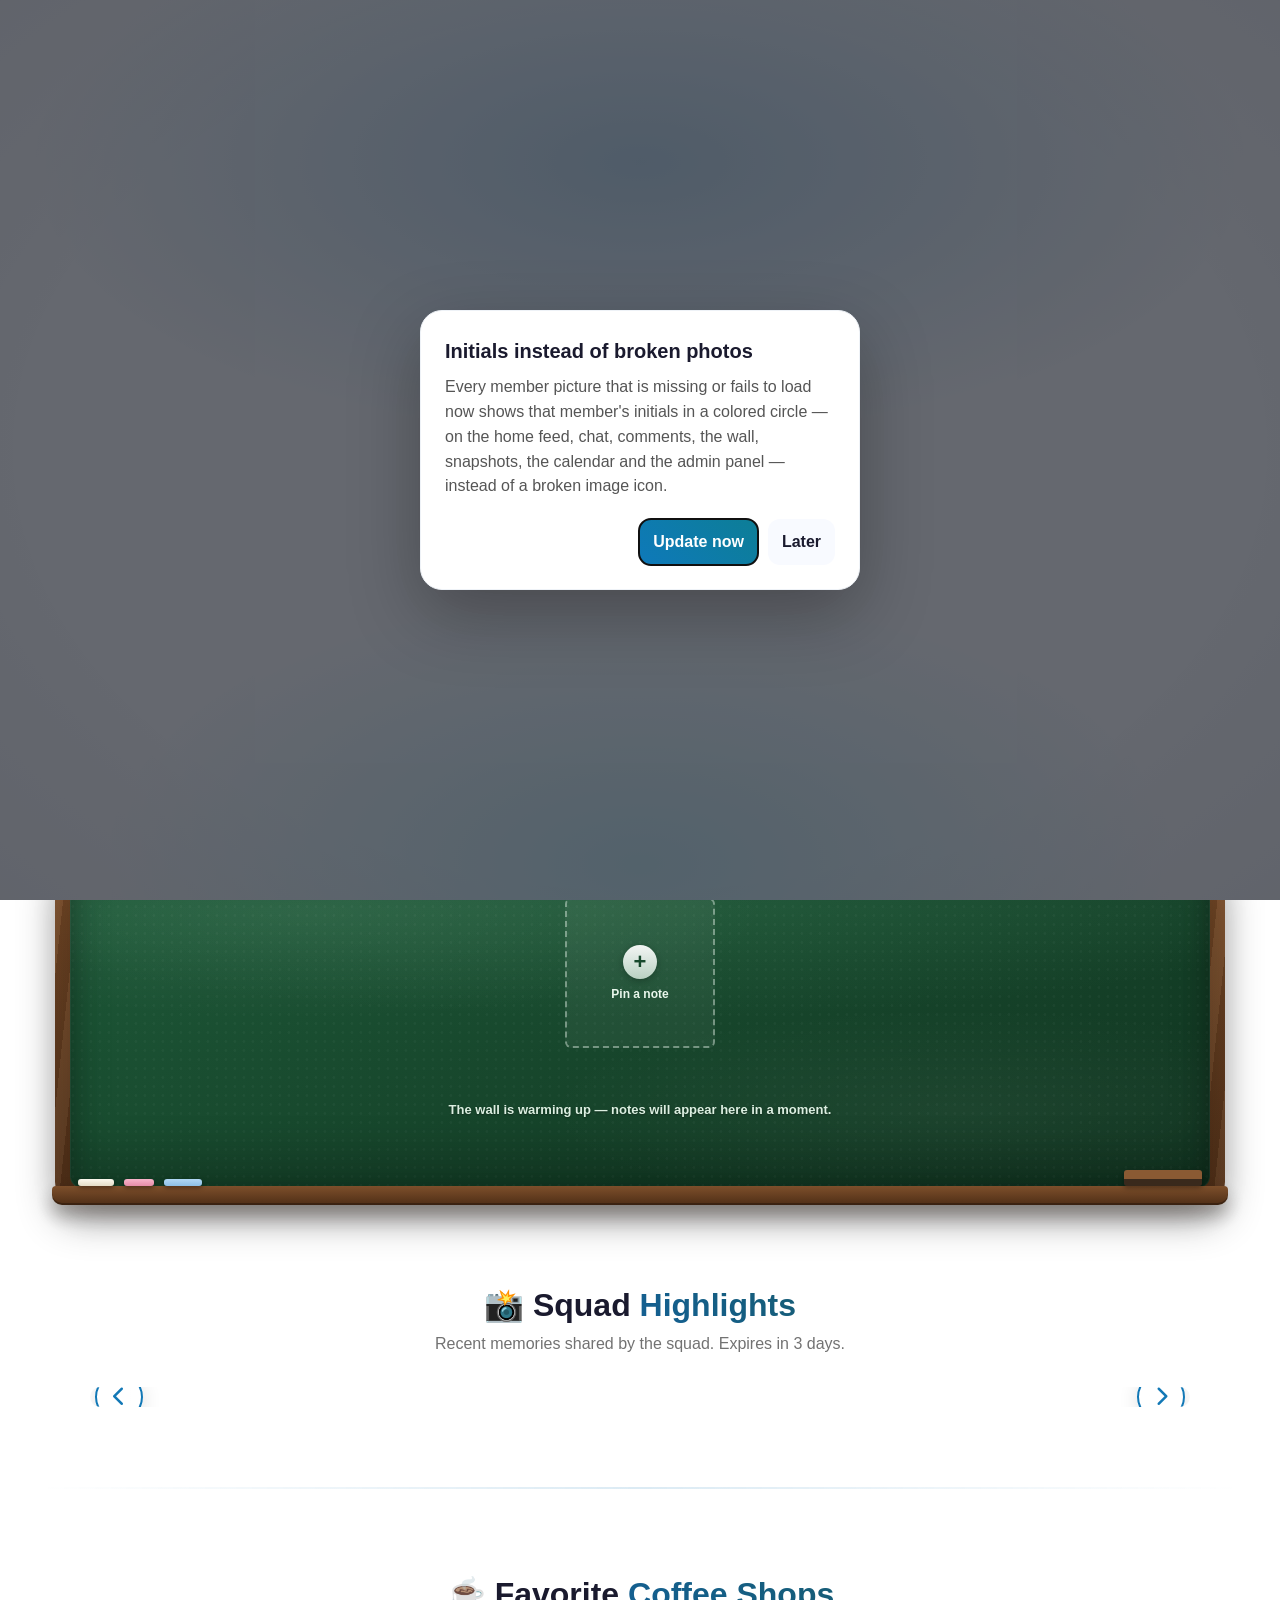
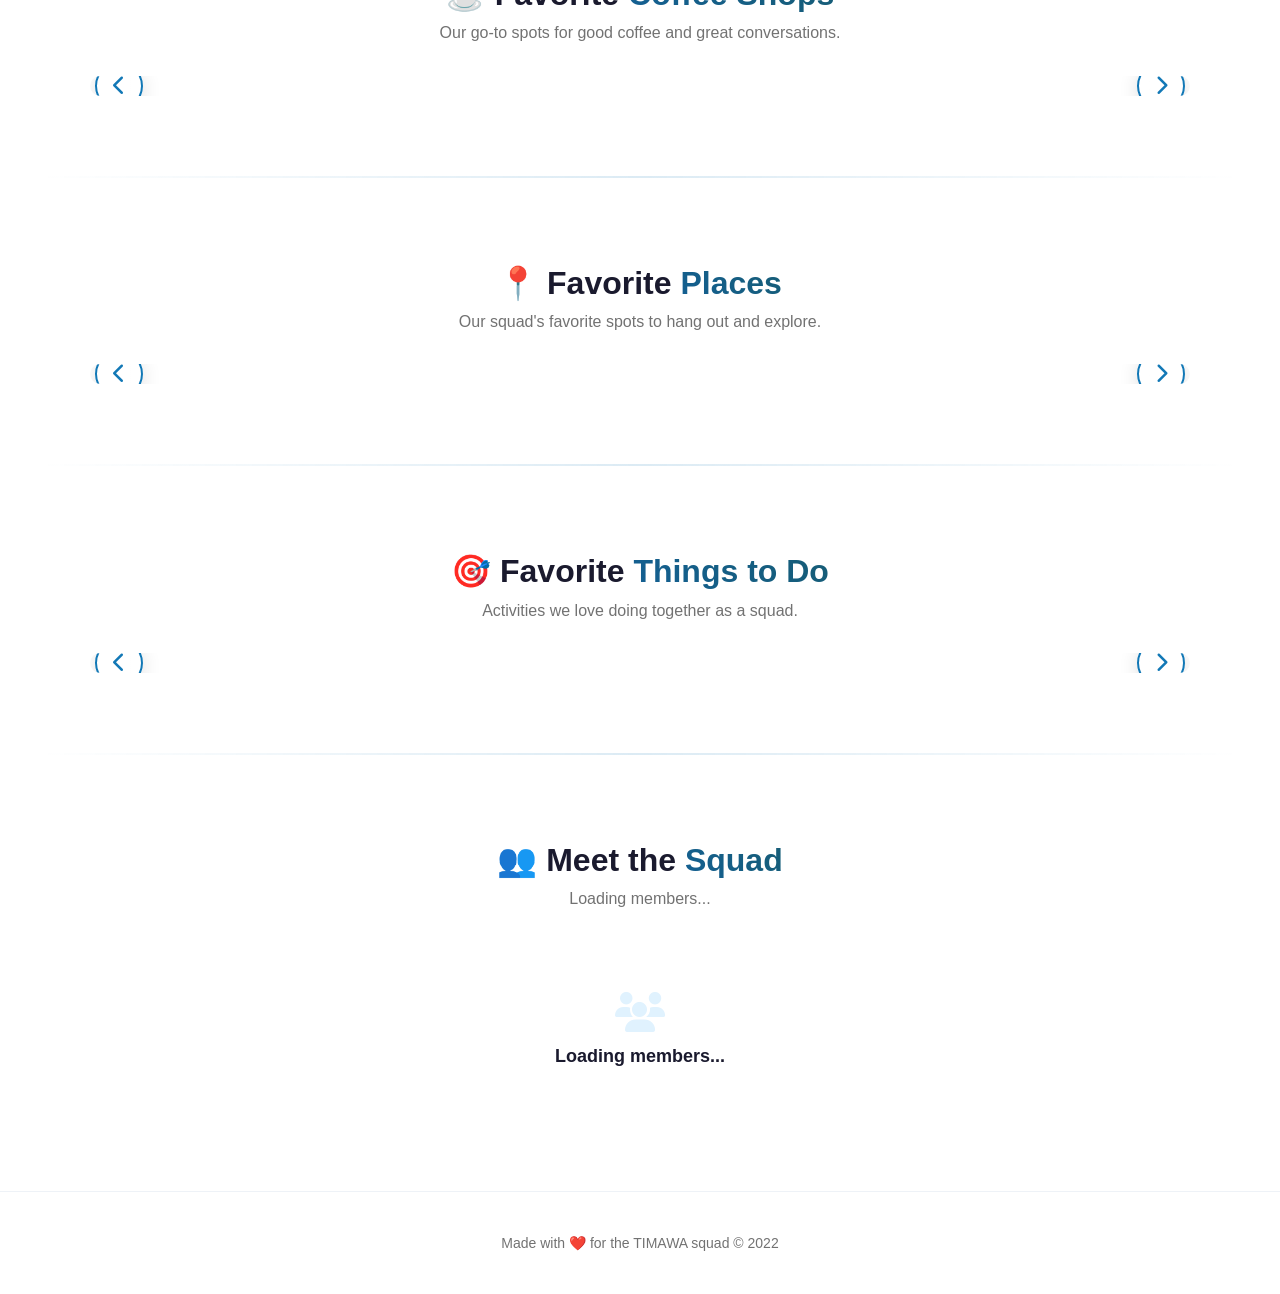
==== commit 3c839587: "Add files via upload" ====
--- a/index.html
+++ b/index.html
@@ -1,9103 +1,9104 @@
-<!DOCTYPE html>
-<html lang="en">
-<!-- ═══ TIMAWA page header ═══ -->
-<!--
-  TIMAWA — Friend Hub (public landing page)
-  ============================================================================
-  What a visitor sees before signing in. Every section below reads public
-  collections only; nothing here writes unless a member is signed in.
-
-    <style>      page styles on top of theme.css tokens
-    <body>
-      nav        navbar + Sign In CTA (drawer built by mobile-nav.js)
-      hero       squad intro + CTA
-      sections   Squad highlights / Favorite coffee shops / Favorite places /
-                 Things to do / Meet the squad  — all read-only for visitors
-      footer
-    <script>     Firebase init -> public reads -> render -> auth-aware swaps
-                 (a signed-in member is redirected to dashboard.html)
-
-  Firestore reads here are covered by the "read: if true" rules in
-  firestore.rules for highlights, coffeeShops, favoritePlaces, thingsToDo,
-  notes and publicProfiles.
-
-  Shared by every page
-    theme.css / theme.js   theme system (26 presets) — loads before first paint
-    mobile-nav.*           slide-in burger drawer for screens <= 768px
-    pwa.js / pwa.css       service worker, install banner, push subscriptions
-    idle-logout.js         signs the member out after inactivity
-    visit-tracker.js       one Firestore write per session (lastVisit)
-
-  Firebase: compat v9, project `timawa2`, default app (auth + firestore).
--->
-
-<head>
-    <meta charset="UTF-8" />
-    <meta name="viewport" content="width=device-width, initial-scale=1.0, interactive-widget=resizes-content" />
-    <!-- ═══ PWA: installable app + activity notifications ═══ -->
-    <meta name="theme-color" content="#1089d3" />
-    <link rel="manifest" href="manifest.json" />
-    <meta name="mobile-web-app-capable" content="yes" />
-    <meta name="apple-mobile-web-app-capable" content="yes" />
-    <meta name="apple-mobile-web-app-title" content="TIMAWA" />
-    <meta name="apple-mobile-web-app-status-bar-style" content="default" />
-    <link rel="apple-touch-icon" href="icons/apple-touch-icon-180.png?v=3" />
-    <link rel="icon" type="image/png" sizes="32x32" href="icons/favicon-32.png?v=3" />
-    <link rel="stylesheet" href="pwa.css?v=1.4.0" />
-    <link rel="stylesheet" href="presence.css?v=1.0.0" />
-    <title>TIMAWA - Friend Hub</title>
-
-    <!-- Firebase SDKs -->
-    <script src="https://www.gstatic.com/firebasejs/9.22.0/firebase-app-compat.js"></script>
-    <script src="https://www.gstatic.com/firebasejs/9.22.0/firebase-auth-compat.js"></script>
-    <script src="https://www.gstatic.com/firebasejs/9.22.0/firebase-firestore-compat.js"></script>
-
-    <!-- Font Awesome -->
-    <link rel="stylesheet" href="https://cdnjs.cloudflare.com/ajax/libs/font-awesome/6.4.0/css/all.min.css" />
-
-    <!-- ★ Shared theme system (must load before page render to avoid theme flash) -->
-    <!-- First frame: replay the palette the profile last used, before any CSS
-         or theme.js runs, so the launch screen never flashes the default theme. -->
-    <script>
-    (function () {
-        try {
-            var p = JSON.parse(localStorage.getItem('timawa.theme.paint') || 'null');
-            if (!p || !p.vars) return;
-            var r = document.documentElement;
-            for (var k in p.vars) { if (Object.prototype.hasOwnProperty.call(p.vars, k)) r.style.setProperty(k, p.vars[k]); }
-            if (p.preset) r.setAttribute('data-timawa-theme', p.preset);
-            if (p.mode) { r.setAttribute('data-timawa-mode', p.mode); r.style.colorScheme = p.mode; }
-            if (p.pref) r.setAttribute('data-timawa-mode-pref', p.pref);
-            if (p.vars['--theme-bg']) r.style.backgroundColor = p.vars['--theme-bg'];
-        } catch (e) { /* ignore */ }
-    })();
-    </script>
-    <!-- The launch screen may not paint before the member's theme is on <html>.
-         Kept inline here, not in launch.css, so a stale or truncated stylesheet
-         download can never bring back the default-theme flash. theme.js adds
-         .t-themed the instant it paints; pwa.js adds it as a safety net. -->
-    <style id="tSplashGate">
-        /* Nothing paints before the palette is on <html>: not the page, not the
-           splash. The backdrop stays neutral dark so a slow script, a stale
-           cache or a truncated stylesheet can never flash a theme the member is
-           not using. theme.js lifts this as it paints; pwa.js adds .t-themed as
-           a safety net so the page can never stay hidden. */
-        html:not(.t-themed) { background: #071322 !important; }
-        html:not(.t-themed) body { visibility: hidden; }
-        html:not(.t-themed) .loading-overlay.t-splash.active { opacity: 0 !important; pointer-events: none !important; }
-        html.t-themed .loading-overlay.t-splash.active { opacity: 1; pointer-events: auto; }
-    </style>
-    <link rel="stylesheet" href="theme.css?v=1.17.30" />
-    <link rel="stylesheet" href="freedom-wall.css?v=1.6.0" />
-    <link rel="stylesheet" href="stories.css?v=1.13.0" />
-    <script src="theme.js?v=1.41.54"></script>
-
-    <!-- JSZip for ZIP downloads -->
-    <script src="https://cdnjs.cloudflare.com/ajax/libs/jszip/3.10.1/jszip.min.js"></script>
-    <script src="https://cdnjs.cloudflare.com/ajax/libs/FileSaver.js/2.0.5/FileSaver.min.js"></script>
-
-    <style>
-        /* ================================================================
-           ===== THEME CSS VARIABLES (defaults = Ocean light) =====
-           ================================================================ */
-        :root {
-            --theme-primary: #1089d3;
-            --theme-accent: #12b1d1;
-            --theme-primary-dark: #0c6ca8;
-            --theme-primary-soft: #e0f2fe;
-            --theme-primary-soft-2: #f0f7ff;
-            --theme-bg: #ffffff;
-            --theme-bg-soft: #f8faff;
-            --theme-card: #ffffff;
-            --theme-text: #1a1a2e;
-            --theme-text-muted: #555;
-            --theme-text-dim: #888;
-            --theme-text-faint: #aaa;
-            --theme-border: #eef2f7;
-            --theme-border-soft: #f0f4ff;
-            --theme-border-input: #e0e7ff;
-            --theme-gradient: linear-gradient(45deg, #1089d3 0%, #12b1d1 100%);
-            --theme-shadow: rgba(133, 189, 215, 0.15);
-            --theme-shadow-soft: #cff0ff;
-            --theme-nav-bg: rgba(255, 255, 255, 0.98);
-            --theme-danger: #ef4444;
-            --theme-danger-soft: #fee2e2;
-            --theme-success: #16a34a;
-            --theme-success-soft: #dcfce7;
-            --theme-warn: #d97706;
-            --theme-warn-soft: #fef3c7;
-        }
-
-        * { margin: 0; padding: 0; box-sizing: border-box; }
-
-        body {
-            font-family: -apple-system, BlinkMacSystemFont, 'Segoe UI', Roboto, Oxygen, Ubuntu, sans-serif;
-            background: var(--theme-bg);
-            color: var(--theme-text);
-            line-height: 1.6;
-            transition: background 0.4s ease, color 0.4s ease;
-            position: relative;
-            overflow-x: hidden;
-        }
-
-        /* ===== MODAL-OPEN STATE: HIDE TITA LAUNCHER ===== */
-        body.modal-open .tita-launcher,
-        body.modal-open .tita-panel {
-            display: none !important;
-        }
-
-        /* ===== NAVBAR ===== */
-        .navbar {
-            position: fixed; top: 0; left: 0; right: 0;
-            z-index: 1000;
-            padding: 14px 40px;
-            display: flex; justify-content: space-between; align-items: center;
-            background: var(--theme-nav-bg);
-            backdrop-filter: blur(20px);
-            border-bottom: 1px solid var(--theme-border);
-            transition: all 0.3s ease;
-            box-shadow: 0 2px 20px rgba(0,0,0,0.04);
-        }
-        .navbar .logo { font-size: 26px; font-weight: 900; color: var(--theme-primary); letter-spacing: 2px; text-decoration: none; flex-shrink: 0; }
-        .navbar .logo span { background: var(--theme-gradient); padding: 2px 10px; border-radius: 8px; font-size: 10px; color: white; margin-left: 8px; }
-        .navbar .nav-links { display: flex; align-items: center; gap: 12px; list-style: none; flex-wrap: wrap; }
-        .navbar .nav-links > li { display: flex; align-items: center; }
-        .navbar .nav-links a { text-decoration: none; color: var(--theme-text-muted); font-weight: 500; font-size: 13px; transition: all 0.3s ease; padding: 6px 12px; border-radius: 8px; white-space: nowrap; }
-        .navbar .nav-links a:hover { color: var(--theme-primary); background: color-mix(in srgb, var(--theme-primary) 6%, transparent); }
-        /* Same active pill as every other page, so Home here reads like Calendar
-           does on calendar.html and Spin & Poll does on squad-wheel.html. */
-        .navbar .nav-links a.active { color: var(--theme-primary); background: color-mix(in srgb, var(--theme-primary) 8%, transparent); }
-
-        /* Notification taps land on these sections; keep the fixed navbar clear */
-        #highlights, #members-section { scroll-margin-top: 96px; }
-
-        .navbar-right { display: flex; align-items: center; gap: 10px; flex-shrink: 0; }
-        .navbar-mobile-bell { display: none; position: relative; }
-        .navbar-mobile-bell .announcement-bell { width: 42px; height: 42px; font-size: 17px; }
-        .navbar .mobile-toggle { display: none; font-size: 24px; color: var(--theme-primary); cursor: pointer; background: none; border: none; padding: 4px 8px; }
-
-        .auth-links-wrapper { display: flex; align-items: center; gap: 12px; list-style: none; flex-wrap: wrap; }
-        .auth-links-wrapper > a, .auth-links-wrapper > button { text-decoration: none; color: var(--theme-text-muted); font-weight: 500; font-size: 13px; transition: all 0.3s ease; padding: 6px 12px; border-radius: 8px; white-space: nowrap; background: none; border: none; font-family: inherit; cursor: pointer; }
-        .auth-links-wrapper > a:hover { color: var(--theme-primary); background: color-mix(in srgb, var(--theme-primary) 6%, transparent); }
-        .auth-links-wrapper > a.profile-link { color: var(--theme-primary); font-weight: 600; }
-        .auth-links-wrapper > a.login-btn { background: var(--theme-gradient); color: white !important; padding: 8px 22px; border-radius: 50px; font-weight: 600; box-shadow: 0 4px 15px color-mix(in srgb, var(--theme-primary) 25%, transparent); }
-        .auth-links-wrapper > a.login-btn:hover { transform: scale(1.05); box-shadow: 0 6px 25px color-mix(in srgb, var(--theme-primary) 35%, transparent); }
-        .auth-links-wrapper > button.logout-link { color: var(--theme-danger); font-weight: 600; }
-        .auth-links-wrapper > button.logout-link:hover { background: var(--theme-danger-soft); }
-
-        /* ===== ANNOUNCEMENT BELL ===== */
-        .announcement-bell {
-            position: relative; width: 40px; height: 40px; border-radius: 50%;
-            border: none; background: var(--theme-primary-soft-2); color: var(--theme-primary);
-            font-size: 16px; cursor: pointer; display: flex;
-            align-items: center; justify-content: center;
-            transition: all 0.25s ease; font-family: inherit; flex-shrink: 0;
-        }
-        .announcement-bell:hover { background: var(--theme-primary-soft); transform: scale(1.05); }
-        .announcement-bell.active {
-            background: var(--theme-gradient);
-            color: white; box-shadow: 0 4px 15px color-mix(in srgb, var(--theme-primary) 30%, transparent);
-        }
-        .announcement-bell.has-new { animation: bellPulse 2s ease-in-out infinite; }
-        @keyframes bellPulse {
-            0%, 100% { box-shadow: 0 0 0 0 rgba(239, 68, 68, 0.4); }
-            50% { box-shadow: 0 0 0 8px rgba(239, 68, 68, 0); }
-        }
-        .announcement-badge {
-            position: absolute; top: -4px; right: -4px; min-width: 20px; height: 20px;
-            padding: 0 6px; border-radius: 50px;
-            background: linear-gradient(45deg, #ef4444, #dc2626);
-            color: white; font-size: 10px; font-weight: 800; display: none;
-            align-items: center; justify-content: center;
-            border: 2px solid var(--theme-card); box-shadow: 0 2px 6px rgba(239, 68, 68, 0.4);
-        }
-        .announcement-badge.show { display: flex; }
-
-        .announcement-popup {
-            position: fixed; width: 380px; max-width: calc(100vw - 40px);
-            background: var(--theme-card); border-radius: 20px;
-            box-shadow: 0 20px 60px color-mix(in srgb, var(--theme-primary) 22%, transparent), 0 0 0 1px color-mix(in srgb, var(--theme-primary) 6%, transparent);
-            overflow: hidden; z-index: 2000;
-            opacity: 0; transform: translateY(-8px) scale(0.97);
-            pointer-events: none;
-            transition: all 0.22s cubic-bezier(0.25, 0.46, 0.45, 0.94);
-            transform-origin: top right;
-            color: var(--theme-text);
-        }
-        .announcement-popup.open { opacity: 1; transform: translateY(0) scale(1); pointer-events: auto; }
-        .announcement-popup::before {
-            content: ''; position: absolute; top: -6px; right: 22px; width: 12px; height: 12px;
-            background: var(--theme-card); transform: rotate(45deg);
-            box-shadow: -1px -1px 2px color-mix(in srgb, var(--theme-primary) 6%, transparent);
-        }
-        .announcement-popup-header {
-            display: flex; justify-content: space-between; align-items: center;
-            padding: 16px 18px;
-            background: linear-gradient(135deg,
-                color-mix(in srgb, var(--theme-primary) 8%, var(--theme-card)) 0%,
-                color-mix(in srgb, var(--theme-primary) 14%, var(--theme-card)) 100%);
-            border-bottom: 1px solid var(--theme-border);
-        }
-        .announcement-popup-header h4 {
-            font-size: 15px; font-weight: 800; color: var(--theme-text);
-            display: flex; align-items: center; gap: 8px; margin: 0;
-        }
-        .announcement-popup-header h4 i { color: var(--theme-primary); }
-        .announcement-mark-all {
-            background: none; border: none; color: var(--theme-primary);
-            font-size: 12px; font-weight: 600; cursor: pointer;
-            padding: 4px 10px; border-radius: 50px;
-            transition: all 0.2s ease; font-family: inherit;
-        }
-        .announcement-mark-all:hover { background: color-mix(in srgb, var(--theme-primary) 10%, transparent); }
-        .announcement-list { max-height: 420px; overflow-y: auto; padding: 6px; }
-        .announcement-item {
-            display: flex; gap: 12px; padding: 12px 14px;
-            border-radius: 14px; cursor: pointer;
-            transition: all 0.2s ease; position: relative;
-            margin-bottom: 4px; background: var(--theme-card);
-        }
-        .announcement-item:hover { background: var(--theme-primary-soft-2); transform: translateX(2px); }
-        .announcement-item.unread { background: var(--theme-primary-soft-2); }
-        .announcement-item.unread:hover { background: var(--theme-primary-soft); }
-        .announcement-item.unread .announcement-title { font-weight: 700; }
-        .announcement-icon {
-            width: 42px; height: 42px; border-radius: 12px;
-            display: flex; align-items: center; justify-content: center;
-            font-size: 20px; flex-shrink: 0; background: var(--theme-primary-soft);
-        }
-        .announcement-icon.type-admin { background: linear-gradient(135deg, #e0e7ff 0%, #c7d2fe 100%); }
-        .announcement-icon.type-birthday { background: linear-gradient(135deg, #fce7f3 0%, #fbcfe8 100%); }
-        .announcement-icon.type-event { background: linear-gradient(135deg, #dbeafe 0%, #bfdbfe 100%); }
-        .announcement-icon.type-highlight { background: linear-gradient(135deg, #ede9fe 0%, #ddd6fe 100%); }
-        .announcement-icon.type-member { background: linear-gradient(135deg, #dcfce7 0%, #bbf7d0 100%); }
-        .announcement-icon.type-reply { background: linear-gradient(135deg, #cffafe 0%, #a5f3fc 100%); }
-        .announcement-icon.type-mention { background: linear-gradient(135deg, #fed7aa 0%, #fdba74 100%); }
-        .announcement-icon.type-chat { background: linear-gradient(135deg, #d1fae5 0%, #a7f3d0 100%); }
-        .announcement-icon.type-comment { background: linear-gradient(135deg, #c7d2fe 0%, #a5b4fc 100%); }
-        .announcement-icon.type-reaction { background: linear-gradient(135deg, #fef9c3 0%, #fde68a 100%); }
-        .announcement-icon.type-squad { background: linear-gradient(135deg, #fef3c7 0%, #fde68a 100%); }
-        .announcement-icon img { width: 100%; height: 100%; object-fit: cover; display: block; border-radius: inherit; }
-        .announcement-icon.has-avatar { padding: 0; overflow: hidden; border-radius: 50%; background: var(--theme-bg-soft); box-shadow: 0 0 0 2px color-mix(in srgb, var(--theme-primary) 22%, transparent); }
-        .announcement-icon.has-avatar img { border-radius: 50%; }
-        .announcement-body { flex: 1; min-width: 0; }
-        .announcement-title {
-            font-size: 13px; font-weight: 600; color: var(--theme-text);
-            line-height: 1.35; margin-bottom: 2px;
-            display: flex; align-items: center; gap: 6px; flex-wrap: wrap;
-        }
-        .announcement-priority-badge {
-            font-size: 9px; font-weight: 800; padding: 1px 7px;
-            border-radius: 50px; letter-spacing: 0.4px; text-transform: uppercase;
-        }
-        .announcement-priority-badge.urgent { background: #fee2e2; color: #dc2626; }
-        .announcement-priority-badge.info { background: #dbeafe; color: #2563eb; }
-        .announcement-message {
-            font-size: 12px; color: var(--theme-text-muted); line-height: 1.45;
-            display: -webkit-box; -webkit-line-clamp: 2;
-            -webkit-box-orient: vertical; overflow: hidden;
-        }
-        .announcement-time { font-size: 11px; color: var(--theme-text-faint); margin-top: 3px; }
-        .announcement-unread-dot {
-            position: absolute; top: 14px; right: 14px;
-            width: 8px; height: 8px; border-radius: 50%;
-            background: var(--theme-primary);
-            box-shadow: 0 0 0 3px color-mix(in srgb, var(--theme-primary) 15%, transparent);
-        }
-        .announcement-popup-footer {
-            padding: 10px 18px; background: var(--theme-bg-soft);
-            border-top: 1px solid var(--theme-border); text-align: center;
-            font-size: 11px; color: var(--theme-text-dim); font-weight: 600;
-        }
-        .announcement-empty { text-align: center; padding: 40px 20px; color: var(--theme-text-faint); }
-        .announcement-empty i { font-size: 36px; color: var(--theme-primary-soft); display: block; margin-bottom: 10px; }
-        .announcement-empty p { font-size: 13px; }
-
-        .announcement-view-modal {
-            display: none; position: fixed; top: 0; left: 0; width: 100%; height: 100%;
-            background: rgba(0, 0, 0, 0.6); backdrop-filter: blur(8px);
-            z-index: 2100; justify-content: center; align-items: center; padding: 20px;
-        }
-        .announcement-view-modal.active { display: flex; }
-        .announcement-view-modal .modal-content {
-            background: var(--theme-card); border-radius: 24px; padding: 0;
-            max-width: 540px; width: 100%; max-height: 90vh;
-            overflow-y: auto;
-            box-shadow: 0 25px 70px color-mix(in srgb, var(--theme-primary) 35%, transparent);
-            animation: annModalPop 0.3s cubic-bezier(0.25, 0.46, 0.45, 0.94);
-            color: var(--theme-text);
-        }
-        @keyframes annModalPop {
-            from { transform: scale(0.9) translateY(20px); opacity: 0; }
-            to { transform: scale(1) translateY(0); opacity: 1; }
-        }
-        .announcement-view-header {
-            position: relative; padding: 30px 30px 22px;
-            background: var(--theme-gradient);
-            border-radius: 24px 24px 0 0; text-align: center; overflow: hidden;
-        }
-        .announcement-view-header::before,
-        .announcement-view-header::after {
-            content: ''; position: absolute; border-radius: 50%;
-            background: rgba(255, 255, 255, 0.15); pointer-events: none;
-        }
-        .announcement-view-header::before { top: -50px; right: -50px; width: 160px; height: 160px; }
-        .announcement-view-header::after { bottom: -70px; left: -70px; width: 180px; height: 180px; background: rgba(255, 255, 255, 0.1); }
-        .announcement-view-close {
-            position: absolute; top: 14px; right: 14px;
-            width: 38px; height: 38px; border-radius: 50%;
-            background: rgba(255,255,255,0.22); border: none; color: white;
-            font-size: 16px; cursor: pointer;
-            display: flex; align-items: center; justify-content: center;
-            transition: all 0.25s ease; z-index: 2;
-        }
-        .announcement-view-close:hover { background: rgba(255,255,255,0.4); transform: rotate(90deg); }
-        .announcement-view-icon {
-            width: 80px; height: 80px; border-radius: 22px;
-            background: var(--theme-card); display: flex; align-items: center;
-            justify-content: center; font-size: 38px;
-            margin: 0 auto 14px;
-            box-shadow: 0 8px 24px rgba(0, 0, 0, 0.18);
-            position: relative; z-index: 1;
-        }
-        .announcement-view-type {
-            display: inline-block; background: rgba(255, 255, 255, 0.25);
-            color: white; font-size: 11px; font-weight: 700;
-            padding: 4px 14px; border-radius: 50px;
-            letter-spacing: 0.6px; text-transform: uppercase;
-            position: relative; z-index: 1;
-        }
-        .announcement-view-body { padding: 26px 30px 30px; }
-        .announcement-view-priority {
-            display: inline-flex; align-items: center; gap: 6px;
-            padding: 5px 14px; border-radius: 50px;
-            font-size: 11px; font-weight: 800;
-            letter-spacing: 0.5px; text-transform: uppercase;
-            margin-bottom: 14px;
-        }
-        .announcement-view-priority.urgent { background: #fee2e2; color: #dc2626; }
-        .announcement-view-priority.info { background: #dbeafe; color: #2563eb; }
-        .announcement-view-title {
-            font-size: 22px; font-weight: 800; color: var(--theme-text);
-            line-height: 1.3; margin-bottom: 14px;
-        }
-        .announcement-view-message {
-            font-size: 15px; color: var(--theme-text-muted); line-height: 1.7;
-            padding: 18px 20px; background: var(--theme-bg-soft);
-            border-radius: 16px;
-            border-left: 4px solid var(--theme-primary);
-            margin-bottom: 18px; white-space: pre-wrap; word-break: break-word;
-        }
-        .announcement-view-meta {
-            display: flex; flex-wrap: wrap; gap: 14px;
-            font-size: 12px; color: var(--theme-text-dim);
-            padding-top: 16px; border-top: 1px solid var(--theme-border-soft);
-            margin-bottom: 20px;
-        }
-        .announcement-view-meta span { display: inline-flex; align-items: center; gap: 6px; }
-        .announcement-view-meta i { color: var(--theme-primary); font-size: 11px; }
-        .announcement-view-actions { display: flex; gap: 10px; flex-wrap: wrap; }
-        .announcement-view-actions button,
-        .announcement-view-actions a {
-            flex: 1; min-width: 140px; padding: 13px 22px;
-            border-radius: 14px; border: none;
-            font-weight: 700; font-size: 14px;
-            cursor: pointer; transition: all 0.25s ease;
-            display: inline-flex; align-items: center; justify-content: center;
-            gap: 8px; font-family: inherit; text-decoration: none;
-        }
-        .announcement-view-actions .ann-view-primary {
-            background: var(--theme-gradient);
-            color: white;
-            box-shadow: 0 4px 15px color-mix(in srgb, var(--theme-primary) 30%, transparent);
-        }
-        .announcement-view-actions .ann-view-primary:hover {
-            transform: scale(1.02);
-            box-shadow: 0 6px 25px color-mix(in srgb, var(--theme-primary) 45%, transparent);
-        }
-        .announcement-view-actions .ann-view-secondary { background: var(--theme-bg-soft); color: var(--theme-text-muted); }
-        .announcement-view-actions .ann-view-secondary:hover { background: var(--theme-primary-soft); }
-
-        /* ===== HERO ===== */
-        .hero { padding: 100px 40px 60px; max-width: 1200px; margin: 0 auto; display: grid; grid-template-columns: 1fr 1fr; gap: 60px; align-items: center; min-height: 80vh; position: relative; z-index: 1; }
-        .hero-content h1 { font-size: 52px; font-weight: 800; line-height: 1.1; margin-bottom: 15px; color: var(--theme-text); }
-        .hero-content h1 .highlight { background: var(--theme-gradient-ink); -webkit-background-clip: text; -webkit-text-fill-color: transparent; background-clip: text; }
-        .hero-content p { font-size: 18px; color: var(--theme-text-muted); max-width: 500px; margin-bottom: 30px; line-height: 1.8; }
-        .hero-content .btn-primary { display: inline-flex; align-items: center; gap: 10px; background: var(--theme-gradient); color: white; padding: 14px 32px; border-radius: 50px; text-decoration: none; font-weight: 600; font-size: 16px; transition: all 0.3s ease; box-shadow: 0 4px 20px color-mix(in srgb, var(--theme-primary) 30%, transparent); }
-        .hero-content .btn-primary:hover { transform: scale(1.05); box-shadow: 0 6px 30px color-mix(in srgb, var(--theme-primary) 40%, transparent); }
-        .hero-image .image-placeholder { width: 100%; max-width: 500px; aspect-ratio: 1; background: var(--theme-primary-soft); border-radius: 30px; display: flex; align-items: center; justify-content: center; font-size: 120px; color: var(--theme-primary); box-shadow: 0 20px 60px color-mix(in srgb, var(--theme-primary) 15%, transparent); }
-        .hero-image .image-placeholder img { width: 100%; height: 100%; object-fit: cover; border-radius: 30px; }
-
-        /* ===== CAROUSELS ===== */
-        .highlights-carousel-section { padding: 60px 40px; max-width: 1200px; margin: 0 auto; position: relative; z-index: 1; }
-        .highlights-carousel-section .section-header { text-align: center; margin-bottom: 30px; }
-        .highlights-carousel-section .section-header h2 { font-size: 32px; font-weight: 800; color: var(--theme-text); }
-        .highlights-carousel-section .section-header h2 .highlight { background: var(--theme-gradient-ink); -webkit-background-clip: text; -webkit-text-fill-color: transparent; background-clip: text; }
-        .highlights-carousel-section .section-header p { color: var(--theme-text-dim); font-size: 16px; }
-
-        .highlights-carousel-wrapper, .carousel-wrapper { position: relative; overflow: hidden; border-radius: 20px; max-width: 1100px; margin: 0 auto; padding: 0 50px; }
-        .highlights-carousel-track, .carousel-track { display: flex; transition: transform 0.8s cubic-bezier(0.25, 0.46, 0.45, 0.94); gap: 0; will-change: transform; }
-        .highlights-carousel-slide, .carousel-slide { min-width: 100%; display: grid; gap: 25px; padding: 10px 5px; grid-template-columns: repeat(3, 1fr); }
-        .highlights-carousel-slide.single-item, .carousel-slide.single-item { grid-template-columns: 1fr; }
-        .highlights-carousel-wrapper::after, .carousel-wrapper::after { content: ''; position: absolute; top: 0; right: 0; width: 60px; height: 100%; background: linear-gradient(to right, transparent, color-mix(in srgb, var(--theme-bg) 60%, transparent)); pointer-events: none; z-index: 5; }
-        .highlights-carousel-wrapper::before, .carousel-wrapper::before { content: ''; position: absolute; top: 0; left: 0; width: 60px; height: 100%; background: linear-gradient(to left, transparent, color-mix(in srgb, var(--theme-bg) 60%, transparent)); pointer-events: none; z-index: 5; }
-
-        .highlights-carousel-item, .carousel-item { background: var(--theme-card); border-radius: 20px; overflow: hidden; box-shadow: 0 2px 15px rgba(0,0,0,0.06); border: 1px solid var(--theme-border); transition: all 0.3s ease; display: flex; flex-direction: column; contain: content; position: relative; cursor: pointer; }
-        .highlights-carousel-item:hover, .carousel-item:hover { transform: translateY(-6px); box-shadow: 0 12px 40px color-mix(in srgb, var(--theme-primary) 8%, transparent); border-color: color-mix(in srgb, var(--theme-primary) 20%, transparent); }
-        .highlights-carousel-item .image-container { width: 100%; height: 220px; overflow: hidden; background: var(--theme-primary-soft); position: relative; flex-shrink: 0; }
-        .highlights-carousel-item .image-container img { width: 100%; height: 100%; object-fit: cover; display: block; }
-        .highlights-carousel-item .image-container .expiry-badge { position: absolute; top: 10px; right: 10px; background: rgba(0,0,0,0.7); color: white; padding: 3px 10px; border-radius: 50px; font-size: 10px; font-weight: 600; }
-        .highlights-carousel-item .image-container .image-count { position: absolute; top: 10px; left: 10px; background: rgba(0,0,0,0.6); color: white; padding: 3px 10px; border-radius: 50px; font-size: 10px; font-weight: 600; }
-        .highlights-carousel-item .image-container .hl-actions { position: absolute; bottom: 10px; left: 10px; right: 10px; display: flex; gap: 6px; z-index: 3; opacity: 0; transition: opacity 0.25s ease; }
-        .highlights-carousel-item:hover .image-container .hl-actions { opacity: 1; }
-        .highlights-carousel-item .image-container .hl-actions button { background: rgba(0,0,0,0.75); color: white; border: none; padding: 6px 12px; border-radius: 50px; font-size: 11px; font-weight: 600; cursor: pointer; transition: all 0.2s ease; display: inline-flex; align-items: center; gap: 5px; font-family: inherit; }
-        .highlights-carousel-item .image-container .hl-actions button:hover { transform: scale(1.05); }
-        .highlights-carousel-item .image-container .hl-actions .hl-view { background: color-mix(in srgb, var(--theme-primary) 95%, transparent); }
-        .highlights-carousel-item .image-container .hl-actions .hl-fullview { background: rgba(139, 92, 246, 0.95); }
-        .highlights-carousel-item .image-container .hl-actions .hl-fullview:hover { background: rgba(124, 58, 237, 1); }
-        .highlights-carousel-item .image-container .hl-actions .hl-download { background: rgba(0,0,0,0.75); }
-        .highlights-carousel-item .image-container .hl-actions .hl-download:hover { background: var(--theme-primary); }
-        .highlights-carousel-item .item-body { padding: 16px 18px 18px; flex: 1; display: flex; flex-direction: column; }
-        .highlights-carousel-item .item-body .caption { font-size: 14px; color: var(--theme-text); line-height: 1.5; margin-bottom: 8px; }
-        .highlights-carousel-item .item-body .meta { display: flex; justify-content: space-between; align-items: center; font-size: 12px; color: var(--theme-text-dim); margin-top: auto; }
-        .highlights-carousel-item .item-body .meta .author { display: flex; align-items: center; gap: 6px; }
-        .highlights-carousel-item .item-body .meta .author .avatar-small { width: 24px; height: 24px; border-radius: 50%; background: var(--theme-gradient); display: flex; align-items: center; justify-content: center; color: white; font-size: 10px; font-weight: 700; overflow: hidden; }
-        .highlights-carousel-item .item-body .meta .author .avatar-small img { width: 100%; height: 100%; object-fit: cover; }
-        .highlights-carousel-item .item-body .meta .expiry-time.urgent { color: var(--theme-danger); font-weight: 600; }
-
-        .highlights-carousel-btn, .carousel-btn { position: absolute; top: 50%; transform: translateY(-50%); background: color-mix(in srgb, var(--theme-card) 95%, transparent); border: 2px solid var(--theme-primary); color: var(--theme-primary); width: 48px; height: 48px; border-radius: 50%; cursor: pointer; transition: all 0.3s ease; box-shadow: 0 4px 20px rgba(0,0,0,0.12); z-index: 10; font-size: 20px; display: flex; align-items: center; justify-content: center; }
-        .highlights-carousel-btn:hover, .carousel-btn:hover { background: var(--theme-primary); color: white; transform: translateY(-50%) scale(1.1); box-shadow: 0 6px 30px color-mix(in srgb, var(--theme-primary) 35%, transparent); }
-        .highlights-carousel-btn:active, .carousel-btn:active { transform: translateY(-50%) scale(0.95); }
-        .highlights-carousel-btn.prev, .carousel-btn.prev { left: 5px; }
-        .highlights-carousel-btn.next, .carousel-btn.next { right: 5px; }
-
-        .highlights-carousel-dots, .carousel-dots { display: flex; justify-content: center; gap: 8px; margin-top: 20px; }
-        .highlights-carousel-dots .dot, .carousel-dots .dot { width: 10px; height: 10px; border-radius: 50%; background: color-mix(in srgb, var(--theme-text) 20%, transparent); cursor: pointer; transition: all 0.3s ease; border: none; }
-        .highlights-carousel-dots .dot.active, .carousel-dots .dot.active { background: var(--theme-primary); width: 30px; border-radius: 10px; }
-        .highlights-carousel-dots .dot:hover, .carousel-dots .dot:hover { background: var(--theme-primary); }
-
-        .carousel-section { padding: 60px 40px; max-width: 1200px; margin: 0 auto; position: relative; z-index: 1; }
-        .carousel-section .section-header { text-align: center; margin-bottom: 30px; }
-        .carousel-section .section-header h2 { font-size: 32px; font-weight: 800; color: var(--theme-text); }
-        .carousel-section .section-header h2 .highlight { background: var(--theme-gradient-ink); -webkit-background-clip: text; -webkit-text-fill-color: transparent; background-clip: text; }
-        .carousel-section .section-header p { color: var(--theme-text-dim); font-size: 16px; }
-
-        .carousel-item .image-placeholder { width: 100%; height: 200px; background: var(--theme-primary-soft); display: flex; align-items: center; justify-content: center; font-size: 48px; color: var(--theme-primary); flex-shrink: 0; overflow: hidden; position: relative; }
-        .carousel-item .image-placeholder img { width: 100%; height: 100%; object-fit: cover; display: block; }
-        .carousel-item .item-actions { position: absolute; top: 10px; right: 10px; display: flex; gap: 6px; opacity: 0; transition: opacity 0.25s ease; z-index: 3; }
-        .carousel-item:hover .item-actions { opacity: 1; }
-        .carousel-item .item-actions button { width: 34px; height: 34px; border-radius: 50%; border: none; cursor: pointer; color: white; font-size: 13px; display: flex; align-items: center; justify-content: center; transition: all 0.2s ease; box-shadow: 0 2px 8px rgba(0,0,0,0.15); }
-        .carousel-item .item-actions .item-view { background: color-mix(in srgb, var(--theme-primary) 95%, transparent); }
-        .carousel-item .item-actions .item-view:hover { background: var(--theme-primary-dark); transform: scale(1.1); }
-        .carousel-item .item-actions .item-fullview { background: rgba(139, 92, 246, 0.95); }
-        .carousel-item .item-actions .item-fullview:hover { background: rgba(124, 58, 237, 1); transform: scale(1.1); }
-        .carousel-item .item-actions .item-download { background: rgba(0,0,0,0.75); }
-        .carousel-item .item-actions .item-download:hover { background: var(--theme-primary); transform: scale(1.1); }
-        .carousel-item .item-body { padding: 18px 20px 20px; flex: 1; display: flex; flex-direction: column; }
-        .carousel-item .item-body h4 { font-size: 16px; font-weight: 700; margin-bottom: 4px; color: var(--theme-text); }
-        .carousel-item .item-body .location { font-size: 13px; color: var(--theme-text-dim); display: flex; align-items: center; gap: 5px; }
-        .carousel-item .item-body .location i { color: var(--theme-primary); }
-        .carousel-item .item-body .description { font-size: 13px; color: var(--theme-text-muted); margin-top: 6px; flex: 1; }
-        .carousel-item .item-body .tag { display: inline-block; background: var(--theme-primary-soft); color: var(--theme-primary); padding: 2px 12px; border-radius: 50px; font-size: 11px; font-weight: 600; margin-top: 10px; align-self: flex-start; }
-
-        .carousel-divider { border: none; height: 2px; background: linear-gradient(90deg, transparent, color-mix(in srgb, var(--theme-primary) 15%, transparent), transparent); margin: 20px auto; max-width: 1200px; }
-
-        /* ================================================================
-           ===== MEMBERS =====
-           ================================================================ */
-        .members-section { padding: 60px 40px 80px; max-width: 1200px; margin: 0 auto; position: relative; z-index: 1; }
-        .members-section .section-header { text-align: center; margin-bottom: 40px; }
-        .members-section .section-header h2 { font-size: 32px; font-weight: 800; color: var(--theme-text); }
-        .members-section .section-header h2 .highlight { background: var(--theme-gradient-ink); -webkit-background-clip: text; -webkit-text-fill-color: transparent; background-clip: text; }
-        .members-section .section-header p { color: var(--theme-text-dim); font-size: 16px; }
-        .members-section .login-nudge {
-            display: inline-flex; align-items: center; gap: 8px;
-            margin-top: 12px; background: var(--theme-warn-soft); color: var(--theme-warn);
-            padding: 6px 16px; border-radius: 50px;
-            font-size: 13px; font-weight: 600;
-            border: 1px solid color-mix(in srgb, var(--theme-warn) 25%, transparent);
-        }
-        .members-section .login-nudge i { font-size: 12px; }
-
-        .members-grid { display: grid; grid-template-columns: repeat(3, 1fr); gap: 25px; }
-
-        .member-card {
-            background: var(--theme-card); border-radius: 20px; overflow: hidden;
-            box-shadow: 0 2px 15px rgba(0,0,0,0.06);
-            border: 1px solid var(--theme-border);
-            transition: all 0.3s ease;
-            display: flex; flex-direction: column; contain: content;
-            cursor: pointer; position: relative;
-        }
-        .member-card:hover { transform: translateY(-6px); box-shadow: 0 12px 40px color-mix(in srgb, var(--theme-primary) 12%, transparent); border-color: color-mix(in srgb, var(--theme-primary) 28%, transparent); }
-
-        .member-card .avatar-container {
-            width: 100%; height: 240px;
-            background: var(--theme-primary-soft);
-            display: flex; align-items: center; justify-content: center;
-            flex-shrink: 0; overflow: visible;
-            position: relative; padding-top: 32px;
-        }
-        .member-card .avatar-container::before { content: ''; position: absolute; top: -40px; right: -40px; width: 150px; height: 150px; border-radius: 50%; background: color-mix(in srgb, var(--theme-card) 35%, transparent); pointer-events: none; }
-        .member-card .avatar-container::after { content: ''; position: absolute; bottom: -60px; left: -60px; width: 170px; height: 170px; border-radius: 50%; background: color-mix(in srgb, var(--theme-card) 25%, transparent); pointer-events: none; }
-
-        .member-card .avatar-circle {
-            width: 150px; height: 150px; border-radius: 50%;
-            background: var(--theme-gradient);
-            display: flex; align-items: center; justify-content: center;
-            color: white; font-size: 56px; font-weight: 800;
-            letter-spacing: 2px; overflow: hidden;
-            border: 5px solid var(--theme-card);
-            box-shadow: 0 10px 30px color-mix(in srgb, var(--theme-primary) 28%, transparent);
-            position: relative; z-index: 1;
-            transition: transform 0.4s ease;
-        }
-        .member-card:hover .avatar-circle { transform: scale(1.05); }
-        .member-card .avatar-circle img { width: 100%; height: 100%; object-fit: cover; display: block; }
-
-        .member-card .avatar-container .member-actions {
-            position: absolute; top: 10px; right: 10px;
-            display: flex; gap: 6px; opacity: 0;
-            transition: opacity 0.25s ease; z-index: 3;
-        }
-        .member-card:hover .avatar-container .member-actions { opacity: 1; }
-        .member-card .avatar-container .member-actions button {
-            width: 36px; height: 36px; border-radius: 50%;
-            border: none; cursor: pointer; color: white;
-            font-size: 13px; display: flex;
-            align-items: center; justify-content: center;
-            transition: all 0.2s ease;
-            box-shadow: 0 2px 10px rgba(0,0,0,0.22);
-            backdrop-filter: blur(6px);
-        }
-        .member-card .avatar-container .member-actions .member-view { background: color-mix(in srgb, var(--theme-primary) 95%, transparent); }
-        .member-card .avatar-container .member-actions .member-view:hover { background: var(--theme-primary-dark); transform: scale(1.1); }
-        .member-card .avatar-container .member-actions .member-download { background: rgba(0,0,0,0.75); }
-        .member-card .avatar-container .member-actions .member-download:hover { background: var(--theme-primary); transform: scale(1.1); }
-
-        .status-dot { width: 9px; height: 9px; border-radius: 50%; display: inline-block; flex: 0 0 auto; background: #9ca3af; }
-        .member-card .avatar-container .avatar-status {
-            position: absolute;
-            bottom: calc(50% - 75px - 4px);
-            right: calc(50% - 75px - 4px);
-            width: 18px; height: 18px; border-radius: 50%;
-            border: 4px solid var(--theme-card); z-index: 2;
-            box-shadow: 0 2px 6px rgba(0,0,0,0.15);
-        }
-        .member-card .avatar-container .avatar-status.available { background: #22c55e; }
-        .member-card .avatar-container .avatar-status.busy { background: #ef4444; }
-        .member-card .avatar-container .avatar-status.away { background: #f59e0b; }
-        .member-card .avatar-container .avatar-status.dnd { background: #8b5cf6; }
-        .member-card .avatar-container .avatar-status.offline { background: #9ca3af; }
-
-        /* ===== NOTE BUBBLE ===== */
-        .member-note-bubble {
-            position: absolute; top: 10px; left: 50%;
-            transform: translateX(-50%);
-            z-index: 5; background: var(--theme-card); border-radius: 22px;
-            padding: 9px 18px;
-            box-shadow: 0 6px 20px color-mix(in srgb, var(--theme-primary) 22%, transparent), 0 0 0 2px color-mix(in srgb, var(--theme-primary) 14%, transparent);
-            font-size: 14px; font-weight: 700; color: var(--theme-text);
-            max-width: calc(100% - 24px);
-            white-space: nowrap; overflow: hidden;
-            text-overflow: ellipsis; cursor: pointer;
-            transition: all 0.25s ease;
-            display: flex; align-items: center; gap: 8px;
-            line-height: 1.3; pointer-events: auto;
-            animation: noteFloatIn 0.4s ease-out;
-        }
-        .member-note-bubble:hover { transform: translateX(-50%) scale(1.05); box-shadow: 0 8px 26px color-mix(in srgb, var(--theme-primary) 32%, transparent), 0 0 0 2px color-mix(in srgb, var(--theme-primary) 28%, transparent); }
-        .member-note-bubble i { color: var(--theme-primary); font-size: 13px; flex-shrink: 0; }
-        .member-note-bubble .note-text-preview { overflow: hidden; text-overflow: ellipsis; white-space: nowrap; max-width: 180px; }
-        .member-note-bubble .note-comment-count {
-            display: inline-flex; align-items: center; gap: 3px;
-            background: color-mix(in srgb, var(--theme-primary) 12%, transparent);
-            color: var(--theme-primary);
-            padding: 1px 8px; border-radius: 50px;
-            font-size: 11px; font-weight: 800;
-            flex-shrink: 0;
-        }
-        .member-note-bubble::after {
-            content: ''; position: absolute;
-            bottom: -6px; left: 50%;
-            transform: translateX(-50%) rotate(45deg);
-            width: 12px; height: 12px;
-            background: var(--theme-card);
-            box-shadow: 2px 2px 4px color-mix(in srgb, var(--theme-primary) 10%, transparent);
-            border-radius: 0 0 3px 0;
-        }
-        @keyframes noteFloatIn {
-            0% { opacity: 0; transform: translateX(-50%) translateY(-8px) scale(0.9); }
-            100% { opacity: 1; transform: translateX(-50%) translateY(0) scale(1); }
-        }
-
-        .member-card .member-body {
-            padding: 20px 22px 22px; flex: 1;
-            display: flex; flex-direction: column; text-align: center;
-            min-width: 0;
-        }
-        .member-card .member-body .member-name { font-size: 18px; font-weight: 700; color: var(--theme-text); margin-bottom: 4px; line-height: 1.3; overflow-wrap: anywhere; word-break: break-word; }
-        .member-card .member-body .member-presence { font-size: 11px; font-weight: 700; color: var(--theme-text-dim); letter-spacing: .01em; margin: -2px 0 6px; }
-        .member-card .member-body .member-location { font-size: 13px; color: var(--theme-text-dim); display: inline-flex; align-items: center; justify-content: center; gap: 5px; margin-bottom: 10px; overflow-wrap: anywhere; }
-        .member-card .member-body .member-location i { color: var(--theme-primary); font-size: 12px; }
-        .member-card .member-body .member-meta-chips { display: flex; flex-wrap: wrap; justify-content: center; gap: 6px; margin-bottom: 10px; }
-        .member-card .member-body .member-meta-chip { display: inline-flex; align-items: center; gap: 5px; background: var(--theme-primary-soft-2); color: var(--theme-text-muted); padding: 3px 10px; border-radius: 50px; font-size: 11px; font-weight: 600; border: 1px solid var(--theme-primary-soft); max-width: 100%; overflow-wrap: anywhere; }
-        .member-card .member-body .member-meta-chip i { color: var(--theme-primary); font-size: 10px; }
-        .member-card .member-body .lovelife-badge { display: inline-flex; align-items: center; gap: 5px; padding: 3px 12px; border-radius: 50px; font-size: 11px; font-weight: 700; margin: 0 auto 10px; align-self: center; }
-        .lovelife-badge.single { background: #fee2e2; color: #dc2626; }
-        .lovelife-badge.mu { background: #fce7f3; color: #db2777; }
-        .lovelife-badge.married { background: #dcfce7; color: #16a34a; }
-        .member-card .member-body .member-bio { font-size: 13px; color: var(--theme-text-muted); line-height: 1.55; margin: 8px 0 12px; padding-top: 12px; border-top: 1px solid var(--theme-border-soft); flex: 1; overflow-wrap: anywhere; word-break: break-word; }
-        .member-card .member-body .member-interests { display: flex; flex-wrap: wrap; justify-content: center; gap: 6px; margin-bottom: 10px; }
-        .member-card .member-body .member-interests .interest-tag { background: var(--theme-primary-soft); color: var(--theme-primary); padding: 3px 12px; border-radius: 50px; font-size: 11px; font-weight: 600; }
-        .member-card .member-body .member-socials { display: flex; justify-content: center; gap: 8px; padding-top: 10px; border-top: 1px solid var(--theme-border-soft); margin-top: auto; }
-        .member-card .member-body .member-socials a { color: var(--theme-text-dim); font-size: 15px; width: 32px; height: 32px; display: flex; align-items: center; justify-content: center; border-radius: 50%; background: var(--theme-bg-soft); transition: all 0.3s ease; text-decoration: none; }
-        .member-card .member-body .member-socials a:hover { color: var(--theme-primary); background: var(--theme-primary-soft); transform: scale(1.1); }
-        .member-card .member-body .member-locked-hint { display: inline-flex; align-items: center; justify-content: center; gap: 6px; background: var(--theme-bg-soft); color: var(--theme-text-dim); padding: 5px 14px; border-radius: 50px; font-size: 11px; font-weight: 600; margin: 8px auto 0; align-self: center; }
-
-        .empty-state { text-align: center; padding: 40px 20px; color: var(--theme-text-dim); grid-column: 1 / -1; }
-        .empty-state i { font-size: 40px; color: var(--theme-primary-soft); display: block; margin-bottom: 10px; }
-        .empty-state h3 { color: var(--theme-text); font-size: 18px; }
-        .empty-state p { color: var(--theme-text-faint); font-size: 14px; }
-
-        .footer { padding: 40px; text-align: center; color: var(--theme-text-dim); font-size: 14px; border-top: 1px solid var(--theme-border); background: var(--theme-card); position: relative; z-index: 1; }
-        .footer p { color: var(--theme-text-dim); }
-
-        /* ===== MODALS ===== */
-        .modal { display: none; position: fixed; top: 0; left: 0; width: 100%; height: 100%; background: rgba(0, 0, 0, 0.65); backdrop-filter: blur(8px); z-index: 2000; justify-content: center; align-items: center; padding: 20px; }
-        .modal.active { display: flex; }
-
-        .item-modal .modal-content { background: var(--theme-card); border-radius: 24px; padding: 0; max-width: 720px; width: 100%; max-height: 92vh; overflow-y: auto; box-shadow: 0 20px 60px rgba(0,0,0,0.25); color: var(--theme-text); }
-        .item-modal .modal-header { position: relative; width: 100%; height: 340px; background: var(--theme-primary-soft); overflow: hidden; border-radius: 24px 24px 0 0; }
-        .item-modal .modal-header img { width: 100%; height: 100%; object-fit: cover; display: block; }
-        .modal-close { position: absolute; top: 14px; right: 14px; width: 40px; height: 40px; border-radius: 50%; background: rgba(0,0,0,0.55); color: white; border: none; cursor: pointer; font-size: 20px; display: flex; align-items: center; justify-content: center; transition: all 0.25s ease; z-index: 3; }
-        .modal-close:hover { background: rgba(0,0,0,0.8); transform: rotate(90deg); }
-        .item-modal .modal-body { padding: 28px 32px 32px; }
-        .item-modal .modal-body .modal-title { font-size: 26px; font-weight: 800; color: var(--theme-text); margin-bottom: 8px; }
-        .item-modal .modal-body .modal-location { display: flex; align-items: center; gap: 8px; font-size: 14px; color: var(--theme-text-dim); margin-bottom: 16px; }
-        .item-modal .modal-body .modal-location i { color: var(--theme-primary); font-size: 15px; }
-        .item-modal .modal-body .modal-description { font-size: 15px; color: var(--theme-text-muted); line-height: 1.7; padding: 16px 0; border-top: 1px solid var(--theme-border-soft); border-bottom: 1px solid var(--theme-border-soft); margin-bottom: 18px; white-space: pre-wrap; }
-        .item-modal .modal-body .modal-tag { display: inline-block; background: var(--theme-primary-soft); color: var(--theme-primary); padding: 5px 16px; border-radius: 50px; font-size: 12px; font-weight: 600; margin-bottom: 20px; }
-
-        /* ================================================================
-           POPUP ACTION BAR — modern tile buttons
-           Soft tinted tiles for secondary actions, one gradient tile for the
-           main action, quiet close underneath. Same language as the dashboard.
-           ================================================================ */
-        .modal-actions { display: flex; gap: 10px; margin-top: 20px; flex-wrap: wrap; }
-        .modal-actions button {
-            display: inline-flex; align-items: center; justify-content: center; gap: 9px;
-            flex: 1 1 auto; min-width: 136px; min-height: 48px; padding: 0 18px;
-            border: 1px solid transparent; border-radius: 14px;
-            font-family: inherit; font-size: 13.5px; font-weight: 650; cursor: pointer;
-            transition: transform 0.22s cubic-bezier(0.34, 1.4, 0.64, 1), background 0.22s ease, color 0.22s ease, border-color 0.22s ease, box-shadow 0.22s ease;
-            -webkit-tap-highlight-color: transparent;
-        }
-        .modal-actions button:active { transform: scale(0.975); }
-        .modal-actions button:focus-visible { outline: 2px solid color-mix(in srgb, var(--theme-primary) 55%, transparent); outline-offset: 2px; }
-
-        /* Grid layout: one even row on desktop, 2 columns on phones */
-        .modal-actions.act-bar { display: grid; grid-template-columns: repeat(auto-fit, minmax(132px, 1fr)); gap: 10px; margin-top: 0; }
-
-        .modal-actions .act-btn {
-            background: color-mix(in srgb, var(--theme-primary) 7%, var(--theme-card));
-            border-color: color-mix(in srgb, var(--theme-primary) 16%, var(--theme-border-soft));
-            color: var(--theme-text-muted);
-        }
-        .modal-actions .act-btn i { font-size: 13.5px; color: var(--theme-primary); transition: transform 0.22s ease; }
-        .modal-actions .act-btn:hover {
-            background: color-mix(in srgb, var(--theme-primary) 12%, var(--theme-card));
-            border-color: color-mix(in srgb, var(--theme-primary) 34%, var(--theme-border-soft));
-            color: var(--theme-text); transform: translateY(-1px);
-            box-shadow: 0 8px 20px color-mix(in srgb, var(--theme-primary) 14%, transparent);
-        }
-        .modal-actions .act-btn:hover i { transform: scale(1.1); }
-
-        .modal-actions .act-btn--primary {
-            background: var(--theme-gradient); border-color: transparent; color: #fff;
-            box-shadow: 0 8px 20px color-mix(in srgb, var(--theme-primary) 26%, transparent);
-        }
-        .modal-actions .act-btn--primary i { color: #fff; }
-        .modal-actions .act-btn--primary:hover { color: #fff; box-shadow: 0 12px 28px color-mix(in srgb, var(--theme-primary) 34%, transparent); }
-        .modal-actions .act-btn--primary:disabled { opacity: 0.55; cursor: not-allowed; transform: none; box-shadow: none; }
-
-        .modal-actions .act-btn--danger {
-            background: color-mix(in srgb, var(--theme-danger) 9%, var(--theme-card));
-            border-color: color-mix(in srgb, var(--theme-danger) 24%, transparent);
-            color: var(--theme-danger);
-        }
-        .modal-actions .act-btn--danger i { color: var(--theme-danger); }
-        .modal-actions .act-btn--danger:hover {
-            background: color-mix(in srgb, var(--theme-danger) 15%, var(--theme-card));
-            border-color: color-mix(in srgb, var(--theme-danger) 42%, transparent);
-            color: var(--theme-danger);
-            box-shadow: 0 8px 20px color-mix(in srgb, var(--theme-danger) 18%, transparent);
-        }
-
-        /* Quiet dismiss, so a busy popup keeps exactly one row of real actions */
-        .act-close {
-            display: flex; align-items: center; justify-content: center; gap: 7px;
-            width: 100%; min-height: 42px; margin-top: 8px; padding: 0 14px;
-            border: 1px solid transparent; border-radius: 12px; background: transparent;
-            color: var(--theme-text-dim); font-family: inherit; font-size: 12.5px; font-weight: 600;
-            letter-spacing: 0.02em; cursor: pointer; transition: background 0.22s ease, color 0.22s ease;
-            -webkit-tap-highlight-color: transparent;
-        }
-        .act-close:hover { background: var(--theme-bg-soft); color: var(--theme-text-muted); }
-        .act-close:active { transform: scale(0.99); }
-
-        @media (max-width: 768px) {
-            .modal-actions.act-bar { grid-template-columns: repeat(2, minmax(0, 1fr)); gap: 8px; }
-            .modal-actions.act-bar .act-btn { min-width: 0; padding: 0 10px; font-size: 12.5px; gap: 7px; }
-            /* An odd tile count never leaves a lonely half-width button */
-            .modal-actions.act-bar > .act-btn:last-child:nth-child(odd) { grid-column: 1 / -1; }
-            .act-close { min-height: 40px; margin-top: 6px; }
-        }
-
-        .modal-actions .modal-download { background: var(--theme-gradient); color: white; box-shadow: 0 4px 15px color-mix(in srgb, var(--theme-primary) 25%, transparent); }
-        .modal-actions .modal-download:hover { transform: translateY(-1px); box-shadow: 0 8px 22px color-mix(in srgb, var(--theme-primary) 34%, transparent); }
-        .modal-actions .modal-download:disabled { opacity: 0.55; cursor: not-allowed; transform: none; box-shadow: none; }
-        .modal-actions .modal-secondary { background: var(--theme-bg-soft); color: var(--theme-text-muted); }
-        .modal-actions .modal-secondary:hover { background: var(--theme-primary-soft); }
-        .modal-actions .modal-fullview { background: var(--theme-primary-soft); color: var(--theme-primary); }
-        .modal-actions .modal-fullview:hover { background: var(--theme-primary-soft-2); }
-
-        .member-modal .modal-content { background: var(--theme-card); border-radius: 24px; padding: 0; max-width: 560px; width: 100%; max-height: 92vh; overflow-y: auto; box-shadow: 0 20px 60px rgba(0,0,0,0.25); color: var(--theme-text); }
-        .member-modal .member-modal-header { position: relative; width: 100%; height: 300px; background: var(--theme-primary-soft); overflow: hidden; border-radius: 24px 24px 0 0; display: flex; align-items: center; justify-content: center; }
-        .member-modal .member-modal-header::before { content: ''; position: absolute; top: -50px; right: -50px; width: 180px; height: 180px; border-radius: 50%; background: color-mix(in srgb, var(--theme-card) 30%, transparent); pointer-events: none; }
-        .member-modal .member-modal-header::after { content: ''; position: absolute; bottom: -70px; left: -70px; width: 200px; height: 200px; border-radius: 50%; background: color-mix(in srgb, var(--theme-card) 22%, transparent); pointer-events: none; }
-        .member-modal .member-modal-header .member-modal-avatar-circle { width: 180px; height: 180px; border-radius: 50%; background: var(--theme-gradient); display: flex; align-items: center; justify-content: center; color: white; font-size: 68px; font-weight: 800; letter-spacing: 2px; overflow: hidden; border: 6px solid var(--theme-card); box-shadow: 0 12px 35px color-mix(in srgb, var(--theme-primary) 30%, transparent); position: relative; z-index: 1; }
-        .member-modal .member-modal-header .member-modal-avatar-circle img { width: 100%; height: 100%; object-fit: cover; display: block; }
-        .member-modal .member-modal-header .member-modal-initials { font-size: 96px; font-weight: 700; color: var(--theme-primary); }
-        .member-modal .member-modal-body { padding: 26px 30px 30px; }
-        .member-modal .member-modal-body .member-modal-name { font-size: 24px; font-weight: 800; color: var(--theme-text); margin-bottom: 6px; display: flex; align-items: center; gap: 10px; flex-wrap: wrap; overflow-wrap: anywhere; }
-        .member-modal .member-modal-body .member-modal-location { display: flex; align-items: center; gap: 8px; font-size: 14px; color: var(--theme-text-dim); margin-bottom: 18px; overflow-wrap: anywhere; }
-        .member-modal .member-modal-body .member-modal-location i { color: var(--theme-primary); font-size: 15px; }
-        .member-modal .member-modal-body .member-modal-section-label { font-size: 12px; font-weight: 700; color: var(--theme-text-faint); text-transform: uppercase; letter-spacing: 0.5px; margin-bottom: 6px; }
-        .member-modal .member-modal-body .member-modal-bio { font-size: 15px; color: var(--theme-text-muted); line-height: 1.7; padding-bottom: 16px; border-bottom: 1px solid var(--theme-border-soft); margin-bottom: 16px; white-space: pre-wrap; overflow-wrap: anywhere; }
-        .member-modal .member-modal-body .member-modal-interests { display: flex; flex-wrap: wrap; gap: 8px; margin-bottom: 22px; }
-        .member-modal .member-modal-body .member-modal-interests .interest-tag { background: var(--theme-primary-soft); color: var(--theme-primary); padding: 5px 14px; border-radius: 50px; font-size: 12px; font-weight: 600; }
-        .member-modal .member-modal-body .member-modal-socials { display: flex; flex-wrap: wrap; gap: 8px; margin-bottom: 22px; }
-        .member-modal .member-modal-body .member-modal-socials a { width: 38px; height: 38px; display: flex; align-items: center; justify-content: center; border-radius: 50%; background: var(--theme-bg-soft); color: var(--theme-text-muted); font-size: 16px; transition: all 0.3s ease; text-decoration: none; border: 1px solid var(--theme-border); }
-        .member-modal .member-modal-body .member-modal-socials a:hover { background: var(--theme-primary-soft); color: var(--theme-primary); transform: scale(1.1); }
-        .member-modal .member-modal-body .member-modal-meta-grid { display: grid; grid-template-columns: 1fr 1fr; gap: 10px; margin-bottom: 18px; }
-        .member-modal .member-modal-body .member-modal-meta-item { background: var(--theme-bg-soft); padding: 10px 14px; border-radius: 12px; font-size: 13px; color: var(--theme-text-muted); display: flex; align-items: center; gap: 8px; border: 1px solid var(--theme-border); overflow-wrap: anywhere; }
-        .member-modal .member-modal-body .member-modal-meta-item i { color: var(--theme-primary); width: 16px; text-align: center; flex-shrink: 0; }
-        .member-modal .member-modal-body .member-modal-meta-item.full-width { grid-column: 1 / -1; }
-        .member-modal .member-modal-body .member-modal-meta-item .meta-label { font-weight: 700; color: var(--theme-text-dim); font-size: 11px; text-transform: uppercase; letter-spacing: 0.4px; margin-right: 4px; }
-        .member-modal .member-modal-body .member-modal-meta-item .meta-value { color: var(--theme-text); font-weight: 600; }
-        .member-modal .member-modal-body .member-modal-locked-banner { display: flex; align-items: center; gap: 12px; background: linear-gradient(135deg, #fef3c7 0%, #fde68a 100%); padding: 14px 18px; border-radius: 14px; margin-bottom: 18px; border: 1px solid #fde68a; }
-        .member-modal .member-modal-body .member-modal-locked-banner i { color: #d97706; font-size: 20px; flex-shrink: 0; }
-        .member-modal .member-modal-body .member-modal-locked-banner .locked-text { flex: 1; font-size: 13px; color: #92400e; line-height: 1.4; }
-        .member-modal .member-modal-body .member-modal-locked-banner .locked-text strong { color: #78350f; display: block; font-size: 14px; margin-bottom: 2px; }
-        .member-modal .member-modal-body .member-modal-locked-banner .locked-cta { background: linear-gradient(45deg, #d97706 0%, #b45309 100%); color: white; padding: 8px 16px; border-radius: 50px; text-decoration: none; font-size: 12px; font-weight: 700; white-space: nowrap; flex-shrink: 0; transition: all 0.2s ease; }
-        .member-modal .member-modal-body .member-modal-locked-banner .locked-cta:hover { transform: scale(1.05); box-shadow: 0 4px 12px rgba(217, 119, 6, 0.35); }
-
-        /* ================================================================
-           ===== NOTE MODAL WITH COMMENTS =====
-           ================================================================ */
-        /* Full-bleed panels: notes and highlights own the whole window. */
-        .note-modal, .highlight-detail-modal { padding: 0; align-items: stretch; justify-content: stretch; }
-        .note-modal .modal-content {
-            background: var(--theme-card); border-radius: 0; padding: 0;
-            max-width: none; width: 100%;
-            height: 100vh; height: 100dvh; max-height: none;
-            display: flex; flex-direction: column;
-            overflow: hidden;
-            box-shadow: none;
-            color: var(--theme-text);
-        }
-        .note-modal .note-modal-header {
-            background: var(--theme-gradient);
-            padding: calc(22px + env(safe-area-inset-top, 0px)) 24px 18px; text-align: center;
-            position: relative; flex-shrink: 0;
-        }
-        .note-modal .note-modal-header .note-modal-close {
-            position: absolute; top: 12px; right: 12px;
-            width: 34px; height: 34px; border-radius: 50%;
-            background: rgba(255,255,255,0.2); border: none;
-            color: white; font-size: 16px; cursor: pointer;
-            display: flex; align-items: center; justify-content: center;
-            transition: all 0.2s ease;
-        }
-        .note-modal .note-modal-header .note-modal-close:hover { background: rgba(255,255,255,0.35); transform: rotate(90deg); }
-        .note-modal .note-modal-avatar {
-            width: 72px; height: 72px; border-radius: 50%;
-            background: white; margin: 0 auto 10px;
-            display: flex; align-items: center; justify-content: center;
-            font-size: 26px; font-weight: 800;
-            color: var(--theme-primary); overflow: hidden;
-            border: 4px solid rgba(255,255,255,0.5);
-            box-shadow: 0 6px 20px rgba(0,0,0,0.15);
-        }
-        .note-modal .note-modal-avatar img { width: 100%; height: 100%; object-fit: cover; }
-        .note-modal .note-modal-name { font-size: 17px; font-weight: 800; color: white; margin-bottom: 2px; overflow-wrap: anywhere; }
-        .note-modal .note-modal-time { font-size: 11px; color: rgba(255,255,255,0.8); font-weight: 500; }
-
-        .note-modal .note-modal-body {
-            padding: 22px max(24px, calc((100% - 760px) / 2)) calc(24px + env(safe-area-inset-bottom, 0px));
-            text-align: center;
-            overflow-y: auto;
-            overscroll-behavior: contain;
-            -webkit-overflow-scrolling: touch;
-            flex: 1 1 auto;
-            min-height: 0;
-        }
-        .note-modal .note-modal-text {
-            font-size: 18px; font-weight: 600; color: var(--theme-text);
-            line-height: 1.55; padding: 16px 18px;
-            background: var(--theme-bg-soft); border-radius: 16px;
-            border: 1.5px solid var(--theme-border);
-            margin-bottom: 14px;
-            word-break: break-word; white-space: pre-wrap;
-        }
-        .note-modal .note-modal-expiry {
-            font-size: 12px; color: var(--theme-text-dim);
-            display: flex; align-items: center; justify-content: center;
-            gap: 6px; font-weight: 600;
-            margin-bottom: 20px;
-        }
-        .note-modal .note-modal-expiry i { color: var(--theme-primary); }
-        .note-modal .note-modal-expiry.urgent { color: var(--theme-danger); }
-        .note-modal .note-modal-expiry.urgent i { color: var(--theme-danger); }
-
-        /* ===== COMMENTS SECTION ===== */
-        .note-comments-section {
-            text-align: left;
-            border-top: 1px solid var(--theme-border-soft);
-            padding-top: 18px;
-            margin-top: 4px;
-        }
-        .note-comments-header {
-            display: flex; align-items: center; justify-content: space-between;
-            margin-bottom: 12px;
-            font-size: 13px; font-weight: 800;
-            color: var(--theme-text);
-            text-transform: uppercase;
-            letter-spacing: 0.6px;
-        }
-        .note-comments-header .title-group {
-            display: inline-flex; align-items: center; gap: 8px;
-        }
-        .note-comments-header .title-group i { color: var(--theme-primary); font-size: 13px; }
-        .note-comments-header .comment-count-pill {
-            background: var(--theme-primary-soft); color: var(--theme-primary);
-            padding: 1px 10px; border-radius: 50px;
-            font-size: 11px; font-weight: 800;
-        }
-
-        .note-comments-list {
-            max-height: none;
-            overflow: visible;
-            padding-right: 4px;
-            margin-bottom: 12px;
-        }
-        .note-comments-list::-webkit-scrollbar { width: 5px; }
-        .note-comments-list::-webkit-scrollbar-track { background: var(--theme-border-soft); border-radius: 10px; }
-        .note-comments-list::-webkit-scrollbar-thumb { background: var(--theme-gradient); border-radius: 10px; }
-
-        .note-comment {
-            display: flex; gap: 10px;
-            padding: 10px 12px;
-            border-radius: 12px;
-            background: var(--theme-bg-soft);
-            border: 1px solid var(--theme-border);
-            margin-bottom: 8px;
-            animation: commentFadeIn 0.3s ease-out;
-            position: relative;
-            min-width: 0;
-        }
-        @keyframes commentFadeIn {
-            from { opacity: 0; transform: translateY(-4px); }
-            to { opacity: 1; transform: translateY(0); }
-        }
-        .note-comment.reply-indent {
-            margin-left: 28px;
-            background: var(--theme-primary-soft-2);
-            border-color: var(--theme-primary-soft);
-        }
-        .note-comment.reply-indent::before {
-            content: '';
-            position: absolute;
-            left: -14px; top: 50%;
-            width: 12px; height: 2px;
-            background: color-mix(in srgb, var(--theme-text) 20%, transparent);
-            border-radius: 2px;
-        }
-        .note-comment .comment-avatar {
-            width: 32px; height: 32px; border-radius: 50%;
-            background: var(--theme-gradient);
-            display: flex; align-items: center; justify-content: center;
-            color: white; font-size: 12px; font-weight: 800;
-            flex-shrink: 0; overflow: hidden;
-            border: 2px solid var(--theme-card);
-            box-shadow: 0 2px 6px color-mix(in srgb, var(--theme-primary) 15%, transparent);
-        }
-        .note-comment .comment-avatar img { width: 100%; height: 100%; object-fit: cover; }
-        .note-comment .comment-main {
-            flex: 1; min-width: 0; text-align: left;
-        }
-        .note-comment .comment-top-row {
-            display: flex; align-items: baseline; gap: 8px;
-            flex-wrap: wrap; margin-bottom: 2px;
-        }
-        .note-comment .comment-author {
-            font-size: 12px; font-weight: 800;
-            color: var(--theme-text);
-            overflow-wrap: anywhere;
-        }
-        .note-comment .comment-author.is-me {
-            color: var(--theme-primary);
-        }
-        .note-comment .comment-author.is-me::after {
-            content: ' (you)';
-            font-size: 10px; font-weight: 600;
-            color: var(--theme-text-dim);
-        }
-        .note-comment .comment-time {
-            font-size: 10px; color: var(--theme-text-faint);
-            font-weight: 600;
-        }
-        .note-comment .comment-text {
-            font-size: 13px; color: var(--theme-text-muted);
-            line-height: 1.5;
-            word-break: break-word;
-            white-space: pre-wrap;
-        }
-        .note-comment .comment-actions {
-            display: flex; gap: 4px;
-            margin-top: 4px;
-        }
-        .note-comment .comment-actions button {
-            background: none; border: none;
-            color: var(--theme-primary);
-            font-size: 11px; font-weight: 700;
-            cursor: pointer; padding: 2px 6px;
-            border-radius: 6px;
-            font-family: inherit;
-            transition: background 0.2s ease;
-        }
-        .note-comment .comment-actions button:hover { background: color-mix(in srgb, var(--theme-primary) 10%, transparent); }
-        .note-comment .comment-actions button.delete-btn {
-            color: var(--theme-danger);
-        }
-        .note-comment .comment-actions button.delete-btn:hover {
-            background: color-mix(in srgb, var(--theme-danger) 10%, transparent);
-        }
-
-        .note-comments-empty {
-            text-align: center;
-            padding: 22px 12px;
-            color: var(--theme-text-faint);
-            font-size: 13px;
-        }
-        .note-comments-empty i {
-            font-size: 28px;
-            color: var(--theme-primary-soft);
-            display: block;
-            margin-bottom: 8px;
-        }
-
-        /* ===== COMMENT INPUT ===== */
-        .note-comment-input-wrap {
-            display: flex; gap: 8px; align-items: flex-start;
-            padding-top: 12px;
-            border-top: 1px solid var(--theme-border-soft);
-        }
-        .note-comment-input-wrap .my-avatar {
-            width: 34px; height: 34px; border-radius: 50%;
-            background: var(--theme-gradient);
-            display: flex; align-items: center; justify-content: center;
-            color: white; font-size: 12px; font-weight: 800;
-            flex-shrink: 0; overflow: hidden;
-            border: 2px solid var(--theme-card);
-            box-shadow: 0 2px 6px color-mix(in srgb, var(--theme-primary) 15%, transparent);
-        }
-        .note-comment-input-wrap .my-avatar img { width: 100%; height: 100%; object-fit: cover; }
-        .note-comment-input-wrap .input-stack {
-            flex: 1; min-width: 0;
-            position: relative;
-        }
-        .note-comment-input-wrap .replying-to-banner {
-            display: none;
-            font-size: 11px;
-            color: var(--theme-primary);
-            background: var(--theme-primary-soft);
-            padding: 4px 10px;
-            border-radius: 8px;
-            margin-bottom: 6px;
-            align-items: center;
-            justify-content: space-between;
-            gap: 6px;
-            font-weight: 700;
-        }
-        .note-comment-input-wrap .replying-to-banner.show { display: flex; }
-        .note-comment-input-wrap .replying-to-banner button {
-            background: none; border: none;
-            color: var(--theme-danger); cursor: pointer;
-            font-size: 12px; padding: 0 4px;
-            font-family: inherit;
-        }
-        /* One rounded composer: text on top, counter + send on a footer row. */
-        .note-comment-input-wrap .input-row {
-            display: flex;
-            flex-direction: column;
-            gap: 6px;
-            background: var(--theme-bg-soft);
-            border: 1.5px solid var(--theme-border-input);
-            border-radius: 16px;
-            padding: 10px 12px 8px;
-            transition: border-color 0.2s ease, box-shadow 0.2s ease, background 0.2s ease;
-        }
-        .note-comment-input-wrap .input-row:focus-within {
-            border-color: var(--theme-primary);
-            background: var(--theme-card);
-            box-shadow: 0 0 0 3px color-mix(in srgb, var(--theme-primary) 10%, transparent);
-        }
-        .note-comment-input-wrap textarea {
-            width: 100%;
-            box-sizing: border-box;
-            min-height: 40px;
-            max-height: 140px;
-            padding: 2px 0 0;
-            border: 0;
-            border-radius: 0;
-            background: transparent;
-            font-size: 13.5px;
-            font-family: inherit;
-            color: var(--theme-text);
-            resize: none;
-            line-height: 1.5;
-        }
-        .note-comment-input-wrap textarea::placeholder { color: var(--theme-text-faint); opacity: 1; }
-        .note-comment-input-wrap textarea:focus {
-            outline: none;
-            border: 0;
-            background: transparent;
-            box-shadow: none;
-        }
-        .note-comment-input-wrap .composer-foot {
-            display: flex;
-            align-items: center;
-            justify-content: space-between;
-            gap: 8px;
-        }
-        .note-comment-input-wrap .send-btn {
-            width: 34px; height: 34px;
-            border-radius: 50%;
-            border: none;
-            background: var(--theme-gradient);
-            color: white;
-            cursor: pointer;
-            display: flex; align-items: center; justify-content: center;
-            font-size: 14px;
-            transition: all 0.2s ease;
-            flex-shrink: 0;
-            box-shadow: 0 4px 12px color-mix(in srgb, var(--theme-primary) 30%, transparent);
-        }
-        .note-comment-input-wrap .send-btn:hover:not(:disabled) {
-            transform: scale(1.08);
-            box-shadow: 0 6px 18px color-mix(in srgb, var(--theme-primary) 45%, transparent);
-        }
-        .note-comment-input-wrap .send-btn:disabled {
-            opacity: 0.5;
-            cursor: not-allowed;
-            transform: none;
-        }
-        .note-comment-input-wrap .char-count {
-            font-size: 10px;
-            color: var(--theme-text-faint);
-            text-align: left;
-            margin: 0;
-            font-weight: 600;
-            font-variant-numeric: tabular-nums;
-        }
-        .note-comment-input-wrap .char-count.warn { color: var(--theme-warn); }
-        .note-comment-input-wrap .char-count.danger { color: var(--theme-danger); }
-
-        /* ===== MENTION AUTOCOMPLETE DROPDOWN ===== */
-        .mention-dropdown {
-            position: absolute;
-            bottom: 100%;
-            left: 0;
-            right: 60px;
-            margin-bottom: 8px;
-            background: var(--theme-card);
-            border-radius: 14px;
-            box-shadow: 0 12px 40px color-mix(in srgb, var(--theme-primary) 22%, transparent), 0 0 0 1px color-mix(in srgb, var(--theme-primary) 10%, transparent);
-            border: 1px solid var(--theme-border);
-            max-height: 220px;
-            overflow-y: auto;
-            z-index: 100;
-            display: none;
-            animation: mentionSlideIn 0.18s ease-out;
-        }
-        @keyframes mentionSlideIn {
-            from { opacity: 0; transform: translateY(6px); }
-            to { opacity: 1; transform: translateY(0); }
-        }
-        .mention-dropdown.show { display: block; }
-        .mention-dropdown-header {
-            font-size: 10px;
-            font-weight: 800;
-            color: var(--theme-text-dim);
-            text-transform: uppercase;
-            letter-spacing: 0.5px;
-            padding: 8px 14px 4px;
-        }
-        .mention-option {
-            display: flex;
-            align-items: center;
-            gap: 10px;
-            padding: 8px 14px;
-            cursor: pointer;
-            transition: background 0.15s ease;
-            border: none;
-            background: none;
-            width: 100%;
-            text-align: left;
-            font-family: inherit;
-            color: var(--theme-text);
-        }
-        .mention-option:hover,
-        .mention-option.active {
-            background: var(--theme-primary-soft-2);
-        }
-        .mention-option .mention-avatar {
-            width: 30px;
-            height: 30px;
-            border-radius: 50%;
-            background: var(--theme-gradient);
-            display: flex;
-            align-items: center;
-            justify-content: center;
-            color: white;
-            font-size: 11px;
-            font-weight: 800;
-            overflow: hidden;
-            flex-shrink: 0;
-            border: 2px solid var(--theme-card);
-            box-shadow: 0 2px 6px color-mix(in srgb, var(--theme-primary) 15%, transparent);
-        }
-        .mention-option .mention-avatar img {
-            width: 100%;
-            height: 100%;
-            object-fit: cover;
-        }
-        .mention-option .mention-info {
-            flex: 1;
-            min-width: 0;
-        }
-        .mention-option .mention-name {
-            font-size: 13px;
-            font-weight: 700;
-            color: var(--theme-text);
-            white-space: nowrap;
-            overflow: hidden;
-            text-overflow: ellipsis;
-        }
-        .mention-option .mention-hint {
-            font-size: 10px;
-            color: var(--theme-text-faint);
-            font-weight: 600;
-        }
-        .mention-dropdown-empty {
-            padding: 16px 14px;
-            text-align: center;
-            color: var(--theme-text-faint);
-            font-size: 12px;
-            font-weight: 600;
-        }
-        .mention-dropdown-empty i {
-            display: block;
-            font-size: 20px;
-            margin-bottom: 4px;
-            color: var(--theme-primary-soft);
-        }
-
-        /* ===== MENTION CHIP IN COMMENTS ===== */
-        .mention-chip {
-            display: inline-block;
-            background: var(--theme-primary-soft);
-            color: var(--theme-primary);
-            padding: 1px 8px;
-            border-radius: 50px;
-            font-weight: 700;
-            font-size: 0.94em;
-            cursor: pointer;
-            transition: all 0.15s ease;
-            border: 1px solid color-mix(in srgb, var(--theme-primary) 15%, transparent);
-        }
-        .mention-chip:hover {
-            background: color-mix(in srgb, var(--theme-primary) 25%, var(--theme-primary-soft));
-            transform: translateY(-1px);
-        }
-        .mention-chip.mention-me {
-            background: linear-gradient(45deg, #fef3c7 0%, #fde68a 100%);
-            color: #92400e;
-            border-color: #fcd34d;
-        }
-
-        /* ===== LOCKED STATE ===== */
-        .note-comments-locked {
-            display: flex;
-            align-items: center;
-            gap: 12px;
-            background: linear-gradient(135deg, #fef3c7 0%, #fde68a 100%);
-            padding: 14px 16px;
-            border-radius: 14px;
-            border: 1px solid #fde68a;
-            margin-top: 4px;
-        }
-        .note-comments-locked i {
-            color: #d97706;
-            font-size: 20px;
-            flex-shrink: 0;
-        }
-        .note-comments-locked .locked-text {
-            flex: 1;
-            font-size: 12px;
-            color: #92400e;
-            line-height: 1.4;
-            text-align: left;
-            font-weight: 600;
-        }
-        .note-comments-locked .locked-text strong {
-            display: block;
-            color: #78350f;
-            font-size: 13px;
-            margin-bottom: 2px;
-        }
-        .note-comments-locked .locked-cta {
-            background: linear-gradient(45deg, #d97706 0%, #b45309 100%);
-            color: white;
-            padding: 8px 14px;
-            border-radius: 50px;
-            text-decoration: none;
-            font-size: 12px;
-            font-weight: 700;
-            white-space: nowrap;
-            flex-shrink: 0;
-            transition: all 0.2s ease;
-        }
-        .note-comments-locked .locked-cta:hover {
-            transform: scale(1.05);
-            box-shadow: 0 4px 12px rgba(217, 119, 6, 0.35);
-        }
-
-        /* ===== HIGHLIGHT DETAIL / GALLERY MODALS ===== */
-        .highlight-detail-modal .modal-content { background: var(--theme-card); border-radius: 0; padding: 0; max-width: none; width: 100%; height: 100vh; height: 100dvh; max-height: none; display: flex; flex-direction: column; overflow: hidden; box-shadow: none; color: var(--theme-text); }
-        .highlight-detail-modal .modal-header { position: relative; width: 100%; flex: 0 0 auto; height: clamp(220px, 38vh, 430px); background: var(--theme-primary-soft); overflow: hidden; border-radius: 0; }
-        .highlight-detail-modal .modal-header img { width: 100%; height: 100%; object-fit: cover; display: block; }
-        .highlight-detail-modal .modal-header .hl-multi-badge { position: absolute; bottom: 14px; left: 14px; background: rgba(0,0,0,0.7); color: white; padding: 6px 14px; border-radius: 50px; font-size: 12px; font-weight: 600; display: inline-flex; align-items: center; gap: 6px; }
-        .highlight-detail-modal .modal-body { flex: 1 1 auto; min-height: 0; overflow-y: auto; overscroll-behavior: contain; -webkit-overflow-scrolling: touch; padding: clamp(18px, 2.4vw, 30px) max(clamp(18px, 2.4vw, 30px), calc((100% - 900px) / 2)); padding-bottom: calc(clamp(18px, 2.4vw, 30px) + env(safe-area-inset-bottom, 0px)); }
-        .highlight-detail-modal .hl-author-row { display: flex; align-items: center; gap: 12px; margin-bottom: 16px; }
-        .highlight-detail-modal .hl-author-avatar { width: 48px; height: 48px; border-radius: 50%; background: var(--theme-gradient); display: flex; align-items: center; justify-content: center; color: white; font-size: 16px; font-weight: 700; overflow: hidden; flex-shrink: 0; }
-        .highlight-detail-modal .hl-author-avatar img { width: 100%; height: 100%; object-fit: cover; }
-        .highlight-detail-modal .hl-author-info { display: flex; flex-direction: column; gap: 2px; min-width: 0; }
-        .highlight-detail-modal .hl-author-name { font-size: 17px; font-weight: 700; color: var(--theme-text); overflow-wrap: anywhere; }
-        .highlight-detail-modal .hl-author-time { font-size: 12px; color: var(--theme-text-dim); }
-        .highlight-detail-modal .hl-caption { font-size: 15px; color: var(--theme-text-muted); line-height: 1.7; padding: 16px 0; border-top: 1px solid var(--theme-border-soft); border-bottom: 1px solid var(--theme-border-soft); margin-bottom: 18px; white-space: pre-wrap; overflow-wrap: anywhere; }
-        .highlight-detail-modal .hl-stats { display: flex; gap: 20px; flex-wrap: wrap; font-size: 12px; color: var(--theme-text-dim); margin-bottom: 18px; }
-        .highlight-detail-modal .hl-stats .stat { display: flex; align-items: center; gap: 6px; }
-        .highlight-detail-modal .hl-stats .stat i { color: var(--theme-primary); }
-        .highlight-detail-modal .hl-stats .stat.urgent { color: var(--theme-danger); }
-        .highlight-detail-modal .hl-stats .stat.urgent i { color: var(--theme-danger); }
-
-        .highlight-detail-modal .hl-comments-wrap {
-            margin-bottom: 18px;
-        }
-        .highlight-detail-modal .hl-actions-row {
-            padding-top: 18px;
-            border-top: 1px solid var(--theme-border-soft);
-        }
-
-        .gallery-modal .modal-content { background: var(--theme-card); border-radius: 24px; padding: 0; max-width: 1000px; width: 95%; max-height: 92vh; display: flex; flex-direction: column; overflow: hidden; box-shadow: 0 20px 60px rgba(0,0,0,0.3); color: var(--theme-text); }
-        .gallery-modal .gallery-header { padding: 22px 28px; background: var(--theme-card); border-bottom: 1px solid var(--theme-border-soft); display: flex; justify-content: space-between; align-items: center; gap: 14px; flex-wrap: wrap; flex-shrink: 0; }
-        .gallery-modal .gallery-header-left { display: flex; flex-direction: column; gap: 4px; min-width: 0; }
-        .gallery-modal .gallery-title { font-size: 20px; font-weight: 800; color: var(--theme-primary); display: flex; align-items: center; gap: 10px; overflow-wrap: anywhere; }
-        .gallery-modal .gallery-subtitle { font-size: 13px; color: var(--theme-text-dim); }
-        .gallery-modal .gallery-header-right { display: flex; gap: 10px; align-items: center; }
-        .gallery-modal .gallery-header-right button { padding: 10px 18px; border-radius: 12px; border: none; font-weight: 600; font-size: 13px; cursor: pointer; transition: all 0.25s ease; display: inline-flex; align-items: center; gap: 7px; font-family: inherit; }
-        .gallery-modal .gallery-header-right .gallery-download-all { background: var(--theme-gradient); color: white; box-shadow: 0 4px 12px color-mix(in srgb, var(--theme-primary) 25%, transparent); }
-        .gallery-modal .gallery-header-right .gallery-download-all:hover { transform: scale(1.03); }
-        .gallery-modal .gallery-header-right .gallery-download-all:disabled { opacity: 0.6; cursor: not-allowed; transform: none; }
-        .gallery-modal .gallery-close { width: 40px; height: 40px; border-radius: 50%; background: var(--theme-bg-soft); border: none; cursor: pointer; color: var(--theme-text-muted); font-size: 18px; transition: all 0.25s ease; display: flex; align-items: center; justify-content: center; }
-        .gallery-modal .gallery-close:hover { background: var(--theme-primary-soft); transform: rotate(90deg); }
-        .gallery-modal .gallery-caption { padding: 14px 28px; background: var(--theme-bg-soft); border-bottom: 1px solid var(--theme-border-soft); font-size: 14px; color: var(--theme-text-muted); line-height: 1.5; flex-shrink: 0; display: none; }
-        .gallery-modal .gallery-caption.show { display: block; }
-        .gallery-modal .gallery-caption strong { color: var(--theme-primary); }
-        .gallery-modal .gallery-body { padding: 22px 28px 28px; overflow-y: auto; flex: 1; }
-        .gallery-modal .gallery-grid { display: grid; grid-template-columns: repeat(auto-fill, minmax(200px, 1fr)); gap: 14px; }
-        .gallery-modal .gallery-item { position: relative; border-radius: 14px; overflow: hidden; background: var(--theme-primary-soft-2); aspect-ratio: 1; border: 1px solid var(--theme-border); transition: all 0.25s ease; }
-        .gallery-modal .gallery-item:hover { transform: scale(1.02); border-color: var(--theme-primary); box-shadow: 0 6px 20px color-mix(in srgb, var(--theme-primary) 15%, transparent); }
-        .gallery-modal .gallery-item img { width: 100%; height: 100%; object-fit: cover; display: block; }
-        .gallery-modal .gallery-item .gallery-download-btn { position: absolute; top: 8px; right: 8px; width: 36px; height: 36px; border-radius: 50%; border: none; background: color-mix(in srgb, var(--theme-primary) 95%, transparent); color: white; cursor: pointer; font-size: 13px; display: flex; align-items: center; justify-content: center; transition: all 0.25s ease; box-shadow: 0 2px 10px rgba(0,0,0,0.2); }
-        .gallery-modal .gallery-item .gallery-download-btn:hover { background: var(--theme-primary-dark); transform: scale(1.1); }
-        .gallery-modal .gallery-item .gallery-fullview-btn { position: absolute; top: 8px; left: 8px; width: 36px; height: 36px; border-radius: 50%; border: none; background: rgba(139, 92, 246, 0.95); color: white; cursor: pointer; font-size: 13px; display: flex; align-items: center; justify-content: center; transition: all 0.25s ease; box-shadow: 0 2px 10px rgba(0,0,0,0.2); }
-        .gallery-modal .gallery-item .gallery-fullview-btn:hover { background: rgba(124, 58, 237, 1); transform: scale(1.1); }
-        .gallery-modal .gallery-item .image-index { position: absolute; bottom: 8px; left: 8px; background: rgba(0,0,0,0.65); color: white; padding: 2px 10px; border-radius: 50px; font-size: 11px; font-weight: 600; }
-
-        /* ================================================================
-           ===== HIGHLIGHT COMMENTS =====
-           ================================================================ */
-        .highlight-comments-section {
-            border-top: 1px solid var(--theme-border-soft);
-            padding-top: 18px;
-            margin-top: 4px;
-        }
-        .highlight-comments-header {
-            display: flex; align-items: center; justify-content: space-between;
-            margin-bottom: 12px;
-            font-size: 13px; font-weight: 800;
-            color: var(--theme-text);
-            text-transform: uppercase;
-            letter-spacing: 0.6px;
-        }
-        .highlight-comments-header .title-group {
-            display: inline-flex; align-items: center; gap: 8px;
-        }
-        .highlight-comments-header .title-group i { color: var(--theme-primary); font-size: 13px; }
-        .highlight-comments-header .comment-count-pill {
-            background: var(--theme-primary-soft); color: var(--theme-primary);
-            padding: 1px 10px; border-radius: 50px;
-            font-size: 11px; font-weight: 800;
-        }
-        .highlight-comments-list {
-            max-height: none;
-            overflow: visible;
-            padding-right: 4px;
-            margin-bottom: 12px;
-        }
-        .highlight-comments-list::-webkit-scrollbar { width: 5px; }
-        .highlight-comments-list::-webkit-scrollbar-track { background: var(--theme-border-soft); border-radius: 10px; }
-        .highlight-comments-list::-webkit-scrollbar-thumb { background: var(--theme-gradient); border-radius: 10px; }
-        .highlight-comment {
-            display: flex; gap: 10px;
-            padding: 10px 12px;
-            border-radius: 12px;
-            background: var(--theme-bg-soft);
-            border: 1px solid var(--theme-border);
-            margin-bottom: 8px;
-            animation: commentFadeIn 0.3s ease-out;
-            position: relative;
-            min-width: 0;
-        }
-        .highlight-comment.reply-indent {
-            margin-left: 28px;
-            background: var(--theme-primary-soft-2);
-            border-color: var(--theme-primary-soft);
-        }
-        .highlight-comment.reply-indent::before {
-            content: '';
-            position: absolute;
-            left: -14px; top: 50%;
-            width: 12px; height: 2px;
-            background: color-mix(in srgb, var(--theme-text) 20%, transparent);
-            border-radius: 2px;
-        }
-        .highlight-comment .comment-avatar {
-            width: 32px; height: 32px; border-radius: 50%;
-            background: var(--theme-gradient);
-            display: flex; align-items: center; justify-content: center;
-            color: white; font-size: 12px; font-weight: 800;
-            flex-shrink: 0; overflow: hidden;
-            border: 2px solid var(--theme-card);
-            box-shadow: 0 2px 6px color-mix(in srgb, var(--theme-primary) 15%, transparent);
-        }
-        .highlight-comment .comment-avatar img { width: 100%; height: 100%; object-fit: cover; }
-        .highlight-comment .comment-main { flex: 1; min-width: 0; text-align: left; }
-        .highlight-comment .comment-top-row {
-            display: flex; align-items: baseline; gap: 8px;
-            flex-wrap: wrap; margin-bottom: 2px;
-        }
-        .highlight-comment .comment-author {
-            font-size: 12px; font-weight: 800;
-            color: var(--theme-text);
-            overflow-wrap: anywhere;
-        }
-        .highlight-comment .comment-author.is-me { color: var(--theme-primary); }
-        .highlight-comment .comment-author.is-me::after {
-            content: ' (you)';
-            font-size: 10px; font-weight: 600;
-            color: var(--theme-text-dim);
-        }
-        .highlight-comment .comment-time {
-            font-size: 10px; color: var(--theme-text-faint);
-            font-weight: 600;
-        }
-        .highlight-comment .comment-text {
-            font-size: 13px; color: var(--theme-text-muted);
-            line-height: 1.5;
-            word-break: break-word;
-            white-space: pre-wrap;
-        }
-        .highlight-comment .comment-actions {
-            display: flex; gap: 4px;
-            margin-top: 4px;
-        }
-        .highlight-comment .comment-actions button {
-            background: none; border: none;
-            color: var(--theme-primary);
-            font-size: 11px; font-weight: 700;
-            cursor: pointer; padding: 2px 6px;
-            border-radius: 6px;
-            font-family: inherit;
-            transition: background 0.2s ease;
-        }
-        .highlight-comment .comment-actions button:hover { background: color-mix(in srgb, var(--theme-primary) 10%, transparent); }
-        .highlight-comment .comment-actions button.delete-btn { color: var(--theme-danger); }
-        .highlight-comment .comment-actions button.delete-btn:hover { background: color-mix(in srgb, var(--theme-danger) 10%, transparent); }
-        .highlight-comments-empty {
-            text-align: center;
-            padding: 22px 12px;
-            color: var(--theme-text-faint);
-            font-size: 13px;
-        }
-        .highlight-comments-empty i {
-            font-size: 28px;
-            color: var(--theme-primary-soft);
-            display: block;
-            margin-bottom: 8px;
-        }
-        .highlight-comment-input-wrap {
-            display: flex; gap: 8px; align-items: flex-start;
-            padding-top: 12px;
-            border-top: 1px solid var(--theme-border-soft);
-        }
-        .highlight-comment-input-wrap .my-avatar {
-            width: 34px; height: 34px; border-radius: 50%;
-            background: var(--theme-gradient);
-            display: flex; align-items: center; justify-content: center;
-            color: white; font-size: 12px; font-weight: 800;
-            flex-shrink: 0; overflow: hidden;
-            border: 2px solid var(--theme-card);
-            box-shadow: 0 2px 6px color-mix(in srgb, var(--theme-primary) 15%, transparent);
-        }
-        .highlight-comment-input-wrap .my-avatar img { width: 100%; height: 100%; object-fit: cover; }
-        .highlight-comment-input-wrap .input-stack {
-            flex: 1; min-width: 0;
-            position: relative;
-        }
-        .highlight-comment-input-wrap .replying-to-banner {
-            display: none;
-            font-size: 11px;
-            color: var(--theme-primary);
-            background: var(--theme-primary-soft);
-            padding: 4px 10px;
-            border-radius: 8px;
-            margin-bottom: 6px;
-            align-items: center;
-            justify-content: space-between;
-            gap: 6px;
-            font-weight: 700;
-        }
-        .highlight-comment-input-wrap .replying-to-banner.show { display: flex; }
-        .highlight-comment-input-wrap .replying-to-banner button {
-            background: none; border: none;
-            color: var(--theme-danger); cursor: pointer;
-            font-size: 12px; padding: 0 4px;
-            font-family: inherit;
-        }
-        .highlight-comment-input-wrap .input-row {
-            display: flex;
-            flex-direction: column;
-            gap: 6px;
-            background: var(--theme-bg-soft);
-            border: 1.5px solid var(--theme-border-input);
-            border-radius: 16px;
-            padding: 10px 12px 8px;
-            transition: border-color 0.2s ease, box-shadow 0.2s ease, background 0.2s ease;
-        }
-        .highlight-comment-input-wrap .input-row:focus-within {
-            border-color: var(--theme-primary);
-            background: var(--theme-card);
-            box-shadow: 0 0 0 3px color-mix(in srgb, var(--theme-primary) 10%, transparent);
-        }
-        .highlight-comment-input-wrap textarea {
-            width: 100%;
-            box-sizing: border-box;
-            min-height: 40px;
-            max-height: 140px;
-            padding: 2px 0 0;
-            border: 0;
-            border-radius: 0;
-            background: transparent;
-            font-size: 13.5px;
-            font-family: inherit;
-            color: var(--theme-text);
-            resize: none;
-            line-height: 1.5;
-        }
-        .highlight-comment-input-wrap textarea::placeholder { color: var(--theme-text-faint); opacity: 1; }
-        .highlight-comment-input-wrap textarea:focus {
-            outline: none;
-            border: 0;
-            background: transparent;
-            box-shadow: none;
-        }
-        .highlight-comment-input-wrap .composer-foot {
-            display: flex;
-            align-items: center;
-            justify-content: space-between;
-            gap: 8px;
-        }
-        .highlight-comment-input-wrap .send-btn {
-            width: 34px; height: 34px;
-            border-radius: 50%;
-            border: none;
-            background: var(--theme-gradient);
-            color: white;
-            cursor: pointer;
-            display: flex; align-items: center; justify-content: center;
-            font-size: 14px;
-            transition: all 0.2s ease;
-            flex-shrink: 0;
-            box-shadow: 0 4px 12px color-mix(in srgb, var(--theme-primary) 30%, transparent);
-        }
-        .highlight-comment-input-wrap .send-btn:hover:not(:disabled) {
-            transform: scale(1.08);
-            box-shadow: 0 6px 18px color-mix(in srgb, var(--theme-primary) 45%, transparent);
-        }
-        .highlight-comment-input-wrap .send-btn:disabled {
-            opacity: 0.5;
-            cursor: not-allowed;
-            transform: none;
-        }
-        .highlight-comment-input-wrap .char-count {
-            font-size: 10px;
-            color: var(--theme-text-faint);
-            text-align: left;
-            margin: 0;
-            font-weight: 600;
-            font-variant-numeric: tabular-nums;
-        }
-        .highlight-comment-input-wrap .char-count.warn { color: var(--theme-warn); }
-        .highlight-comment-input-wrap .char-count.danger { color: var(--theme-danger); }
-
-        /* ===== MENTION DROPDOWN FOR HIGHLIGHT COMMENTS ===== */
-        .highlight-mention-dropdown {
-            position: absolute;
-            bottom: 100%;
-            left: 0;
-            right: 60px;
-            margin-bottom: 8px;
-            background: var(--theme-card);
-            border-radius: 14px;
-            box-shadow: 0 12px 40px color-mix(in srgb, var(--theme-primary) 22%, transparent), 0 0 0 1px color-mix(in srgb, var(--theme-primary) 10%, transparent);
-            border: 1px solid var(--theme-border);
-            max-height: 220px;
-            overflow-y: auto;
-            z-index: 100;
-            display: none;
-            animation: mentionSlideIn 0.18s ease-out;
-        }
-        .highlight-mention-dropdown.show { display: block; }
-
-        /* ================================================================
-           ===== ★ HIGHLIGHT REACTIONS =====
-           ================================================================ */
-        .hl-reaction-bar {
-            display: flex;
-            align-items: center;
-            flex-direction: row;
-            gap: 8px;
-            margin-top: 10px;
-            padding-top: 10px;
-            border-top: 1px solid var(--theme-border-soft);
-            position: relative;
-        }
-
-        .hl-reaction-summary {
-            display: inline-flex;
-            align-items: center;
-            gap: 4px;
-            font-size: 12px;
-            color: var(--theme-text-dim);
-            font-weight: 600;
-            flex: 1;
-            min-width: 0;
-            overflow: hidden;
-            white-space: nowrap;
-            text-overflow: ellipsis;
-            cursor: default;
-        }
-
-        .hl-reaction-summary .reaction-emojis {
-            display: inline-flex;
-            align-items: center;
-            gap: 0;
-        }
-
-        .hl-reaction-summary .reaction-emojis .mini-emoji {
-            display: inline-flex;
-            align-items: center;
-            justify-content: center;
-            width: 20px;
-            height: 20px;
-            border-radius: 50%;
-            background: var(--theme-card);
-            border: 1.5px solid var(--theme-border);
-            font-size: 11px;
-            line-height: 1;
-            margin-left: -6px;
-            box-shadow: 0 1px 3px rgba(0,0,0,0.08);
-        }
-        .hl-reaction-summary .reaction-emojis .mini-emoji:first-child { margin-left: 0; }
-
-        .hl-reaction-btn {
-            display: inline-flex;
-            align-items: center;
-            gap: 6px;
-            background: var(--theme-gradient);
-            border: 2px solid transparent;
-            color: white;
-            padding: 7px 16px;
-            border-radius: 50px;
-            font-size: 12px;
-            font-weight: 800;
-            letter-spacing: 0.2px;
-            cursor: pointer;
-            transition: all 0.2s ease;
-            font-family: inherit;
-            flex-shrink: 0;
-            box-shadow: 0 4px 12px -4px color-mix(in srgb, var(--theme-primary) 55%, transparent);
-            touch-action: manipulation;
-            -webkit-tap-highlight-color: transparent;
-        }
-
-        .hl-reaction-btn:hover {
-            transform: translateY(-1px);
-            box-shadow: 0 8px 20px -6px color-mix(in srgb, var(--theme-primary) 65%, transparent);
-        }
-
-        .hl-reaction-btn:active {
-            transform: scale(0.97);
-        }
-
-        .hl-reaction-btn.reacted {
-            background: var(--theme-card);
-            color: var(--theme-primary);
-            border-color: var(--theme-primary);
-            box-shadow: 0 3px 10px -4px color-mix(in srgb, var(--theme-primary) 45%, transparent);
-        }
-
-        .hl-reaction-btn.reacted:hover {
-            background: var(--theme-primary-soft);
-        }
-
-        .hl-reaction-btn .current-reaction-emoji {
-            font-size: 15px;
-            line-height: 1;
-            display: inline-flex;
-            align-items: center;
-            justify-content: center;
-            width: 20px;
-            height: 20px;
-            border-radius: 50%;
-            background: rgba(255, 255, 255, 0.25);
-        }
-
-        .hl-reaction-btn.reacted .current-reaction-emoji {
-            background: var(--theme-primary-soft);
-        }
-
-        .hl-reaction-btn .reaction-label {
-            display: inline-flex;
-            align-items: center;
-        }
-
-        /* Hover picker */
-        .hl-reaction-picker {
-            position: absolute;
-            bottom: calc(100% + 8px);
-            right: 0;
-            display: none;
-            align-items: center;
-            gap: 2px;
-            padding: 6px 8px;
-            background: var(--theme-card);
-            border: 1px solid var(--theme-border);
-            border-radius: 50px;
-            box-shadow: 0 10px 30px -8px rgba(0,0,0,0.3),
-                        0 0 0 1px color-mix(in srgb, var(--theme-primary) 8%, transparent);
-            z-index: 30;
-            animation: reactionPickerPop 0.22s cubic-bezier(0.34, 1.56, 0.64, 1);
-        }
-
-        .hl-reaction-picker.show {
-            display: inline-flex;
-        }
-
-        @keyframes reactionPickerPop {
-            from { opacity: 0; transform: translateY(6px) scale(0.85); }
-            to   { opacity: 1; transform: translateY(0) scale(1); }
-        }
-
-        .hl-reaction-picker .reaction-option {
-            width: 36px;
-            height: 36px;
-            border-radius: 50%;
-            border: none;
-            background: transparent;
-            font-size: 22px;
-            line-height: 1;
-            cursor: pointer;
-            display: inline-flex;
-            align-items: center;
-            justify-content: center;
-            transition: transform 0.15s ease, background 0.15s ease;
-            padding: 0;
-        }
-
-        .hl-reaction-picker .reaction-option:hover {
-            transform: scale(1.35) translateY(-3px);
-            background: var(--theme-primary-soft-2);
-        }
-
-        .hl-reaction-picker .reaction-option.active {
-            background: var(--theme-primary-soft);
-            box-shadow: 0 0 0 2px var(--theme-primary);
-        }
-
-        /* Detail modal reactions bar */
-        .hl-detail-reactions {
-            display: flex;
-            align-items: center;
-            gap: 12px;
-            padding: 14px 0;
-            border-top: 1px solid var(--theme-border-soft);
-            border-bottom: 1px solid var(--theme-border-soft);
-            margin-bottom: 16px;
-            position: relative;
-            z-index: 30;
-            overflow: visible;
-        }
-
-        .hl-detail-reactions .reaction-summary {
-            flex: 1;
-            min-width: 0;
-            display: inline-flex;
-            align-items: center;
-            gap: 6px;
-            font-size: 13px;
-            color: var(--theme-text-muted);
-            font-weight: 600;
-            overflow: hidden;
-            white-space: nowrap;
-            text-overflow: ellipsis;
-            justify-content: flex-start;
-        }
-
-        .hl-detail-reactions .reaction-summary .reaction-emojis {
-            display: inline-flex;
-            align-items: center;
-        }
-
-        .hl-detail-reactions .reaction-summary .reaction-emojis .mini-emoji {
-            display: inline-flex;
-            align-items: center;
-            justify-content: center;
-            width: 24px;
-            height: 24px;
-            border-radius: 50%;
-            background: var(--theme-card);
-            border: 1.5px solid var(--theme-border);
-            font-size: 13px;
-            line-height: 1;
-            margin-left: -8px;
-            box-shadow: 0 1px 3px rgba(0,0,0,0.08);
-        }
-        .hl-detail-reactions .reaction-summary .reaction-emojis .mini-emoji:first-child { margin-left: 0; }
-
-        .hl-detail-reactions .hl-detail-reaction-btn {
-            display: inline-flex;
-            align-items: center;
-            gap: 8px;
-            padding: 10px 22px;
-            border-radius: 50px;
-            border: 2px solid transparent;
-            background: var(--theme-gradient);
-            color: white;
-            font-size: 14px;
-            font-weight: 800;
-            letter-spacing: 0.2px;
-            cursor: pointer;
-            transition: all 0.2s ease;
-            font-family: inherit;
-            flex-shrink: 0;
-            box-shadow: 0 6px 18px -6px color-mix(in srgb, var(--theme-primary) 55%, transparent);
-            touch-action: manipulation;
-            -webkit-tap-highlight-color: transparent;
-        }
-
-        .hl-detail-reactions .hl-detail-reaction-btn:hover {
-            transform: translateY(-1px);
-            box-shadow: 0 10px 24px -6px color-mix(in srgb, var(--theme-primary) 65%, transparent);
-        }
-
-        .hl-detail-reactions .hl-detail-reaction-btn.reacted {
-            background: var(--theme-card);
-            color: var(--theme-primary);
-            border-color: var(--theme-primary);
-            box-shadow: 0 4px 14px -6px color-mix(in srgb, var(--theme-primary) 45%, transparent);
-        }
-
-        .hl-detail-reactions .hl-detail-reaction-btn.reacted:hover {
-            background: var(--theme-primary-soft);
-        }
-
-        .hl-detail-reactions .hl-detail-reaction-btn .current-reaction-emoji {
-            font-size: 20px;
-            line-height: 1;
-            display: inline-flex;
-            align-items: center;
-            justify-content: center;
-            width: 26px;
-            height: 26px;
-            border-radius: 50%;
-            background: rgba(255, 255, 255, 0.25);
-        }
-
-        .hl-detail-reactions .hl-detail-reaction-btn.reacted .current-reaction-emoji {
-            background: var(--theme-primary-soft);
-        }
-
-        /* Mobile bottom sheet */
-        .hl-reaction-sheet-backdrop {
-            position: fixed;
-            inset: 0;
-            z-index: 7000;
-            background: rgba(0, 0, 0, 0.5);
-            backdrop-filter: blur(4px);
-            display: flex;
-            align-items: flex-end;
-            justify-content: center;
-            animation: hlSheetFadeIn 0.2s ease;
-        }
-
-        @keyframes hlSheetFadeIn {
-            from { opacity: 0; }
-            to   { opacity: 1; }
-        }
-
-        .hl-reaction-sheet {
-            width: 100%;
-            max-width: 480px;
-            background: var(--theme-card);
-            border-radius: 24px 24px 0 0;
-            padding: 10px 18px 22px;
-            box-shadow: 0 -10px 40px rgba(0, 0, 0, 0.2);
-            animation: hlSheetSlideUp 0.28s cubic-bezier(0.25, 0.46, 0.45, 0.94);
-            color: var(--theme-text);
-        }
-
-        @keyframes hlSheetSlideUp {
-            from { transform: translateY(100%); }
-            to   { transform: translateY(0); }
-        }
-
-        .hl-reaction-sheet .hl-sheet-handle {
-            width: 42px;
-            height: 4px;
-            border-radius: 4px;
-            background: var(--theme-border);
-            margin: 0 auto 14px;
-        }
-
-        .hl-reaction-sheet .hl-sheet-title {
-            font-size: 14px;
-            font-weight: 800;
-            color: var(--theme-text);
-            text-align: center;
-            margin-bottom: 16px;
-            text-transform: uppercase;
-            letter-spacing: 0.5px;
-            opacity: 0.8;
-        }
-
-        .hl-reaction-sheet .hl-sheet-options {
-            display: grid;
-            grid-template-columns: repeat(6, 1fr);
-            gap: 6px;
-            margin-bottom: 16px;
-        }
-
-        .hl-reaction-sheet .hl-sheet-reaction {
-            display: flex;
-            flex-direction: column;
-            align-items: center;
-            gap: 4px;
-            padding: 10px 4px 8px;
-            border: 2px solid transparent;
-            border-radius: 16px;
-            background: var(--theme-bg-soft);
-            cursor: pointer;
-            transition: all 0.2s ease;
-            font-family: inherit;
-            color: var(--theme-text-muted);
-        }
-
-        .hl-reaction-sheet .hl-sheet-reaction:hover,
-        .hl-reaction-sheet .hl-sheet-reaction:active {
-            background: var(--theme-primary-soft);
-            transform: translateY(-2px);
-        }
-
-        .hl-reaction-sheet .hl-sheet-reaction.active {
-            background: var(--theme-primary-soft);
-            border-color: var(--theme-primary);
-            box-shadow: 0 0 0 3px color-mix(in srgb, var(--theme-primary) 20%, transparent);
-        }
-
-        .hl-reaction-sheet .hl-sheet-reaction .emoji {
-            font-size: 28px;
-            line-height: 1;
-        }
-
-        .hl-reaction-sheet .hl-sheet-reaction .label {
-            font-size: 9px;
-            font-weight: 700;
-            text-transform: uppercase;
-            letter-spacing: 0.3px;
-        }
-
-        .hl-reaction-sheet .hl-sheet-reaction.active .label {
-            color: var(--theme-primary);
-        }
-
-        .hl-reaction-sheet .hl-sheet-cancel {
-            width: 100%;
-            padding: 13px;
-            border-radius: 14px;
-            border: none;
-            background: var(--theme-bg-soft);
-            color: var(--theme-text-muted);
-            font-weight: 700;
-            font-size: 14px;
-            cursor: pointer;
-            font-family: inherit;
-            transition: background 0.2s ease;
-        }
-
-        .hl-reaction-sheet .hl-sheet-cancel:hover {
-            background: var(--theme-primary-soft);
-        }
-
-        @media (min-width: 769px) {
-            .hl-reaction-sheet-backdrop { display: none !important; }
-        }
-
-        @media (max-width: 480px) {
-            .hl-reaction-sheet .hl-sheet-options {
-                grid-template-columns: repeat(3, 1fr);
-            }
-            .hl-reaction-picker .reaction-option {
-                width: 32px;
-                height: 32px;
-                font-size: 19px;
-            }
-            .hl-reaction-picker {
-                padding: 5px 6px;
-                gap: 1px;
-            }
-            .hl-detail-reactions .hl-detail-reaction-btn {
-                padding: 8px 14px;
-                font-size: 13px;
-            }
-        }
-
-        /* ================================================================
-           ===== FULL IMAGE VIEWER MODAL =====
-           ================================================================ */
-        .fullview-modal .modal-content {
-            background: rgba(0, 0, 0, 0.92);
-            border-radius: 24px;
-            padding: 0;
-            max-width: 95vw;
-            max-height: 95vh;
-            width: auto;
-            height: auto;
-            overflow: hidden;
-            box-shadow: 0 30px 80px rgba(0,0,0,0.5);
-            display: flex;
-            align-items: center;
-            justify-content: center;
-            position: relative;
-        }
-        .fullview-modal .fullview-image {
-            max-width: 95vw;
-            max-height: 95vh;
-            width: auto;
-            height: auto;
-            object-fit: contain;
-            display: block;
-            border-radius: 20px;
-            touch-action: pan-y pinch-zoom;
-            user-select: none;
-            -webkit-user-drag: none;
-            transition: opacity 0.25s ease;
-        }
-        .fullview-modal .fullview-image.swapping {
-            opacity: 0.3;
-        }
-        .fullview-modal .fullview-close {
-            position: absolute;
-            top: 14px;
-            right: 14px;
-            width: 44px;
-            height: 44px;
-            border-radius: 50%;
-            background: rgba(0,0,0,0.6);
-            border: none;
-            color: white;
-            font-size: 22px;
-            cursor: pointer;
-            display: flex;
-            align-items: center;
-            justify-content: center;
-            transition: all 0.25s ease;
-            z-index: 10;
-            backdrop-filter: blur(8px);
-        }
-        .fullview-modal .fullview-close:hover {
-            background: rgba(0,0,0,0.85);
-            transform: rotate(90deg);
-        }
-        .fullview-modal .fullview-download {
-            position: absolute;
-            bottom: 20px;
-            right: 20px;
-            width: 48px;
-            height: 48px;
-            border-radius: 50%;
-            background: var(--theme-gradient);
-            border: none;
-            color: white;
-            font-size: 18px;
-            cursor: pointer;
-            display: flex;
-            align-items: center;
-            justify-content: center;
-            transition: all 0.25s ease;
-            z-index: 10;
-            box-shadow: 0 4px 15px color-mix(in srgb, var(--theme-primary) 45%, transparent);
-        }
-        .fullview-modal .fullview-download:hover {
-            transform: scale(1.1);
-            box-shadow: 0 6px 25px color-mix(in srgb, var(--theme-primary) 60%, transparent);
-        }
-
-        /* ================================================================
-           ===== ★ FULL VIEW MULTI-IMAGE NAVIGATION =====
-           ================================================================ */
-        .fullview-modal .fullview-nav {
-            position: absolute;
-            top: 50%;
-            transform: translateY(-50%);
-            width: 50px;
-            height: 50px;
-            border-radius: 50%;
-            border: none;
-            background: rgba(0, 0, 0, 0.55);
-            color: white;
-            font-size: 22px;
-            cursor: pointer;
-            display: flex;
-            align-items: center;
-            justify-content: center;
-            transition: all 0.25s ease;
-            z-index: 10;
-            backdrop-filter: blur(8px);
-            -webkit-backdrop-filter: blur(8px);
-            opacity: 0.7;
-        }
-
-        .fullview-modal .fullview-nav:hover {
-            background: rgba(0, 0, 0, 0.85);
-            opacity: 1;
-            transform: translateY(-50%) scale(1.1);
-        }
-
-        .fullview-modal .fullview-nav:active {
-            transform: translateY(-50%) scale(0.95);
-        }
-
-        .fullview-modal .fullview-nav.prev {
-            left: 16px;
-        }
-
-        .fullview-modal .fullview-nav.next {
-            right: 16px;
-        }
-
-        .fullview-modal .fullview-counter {
-            position: absolute;
-            bottom: 22px;
-            left: 50%;
-            transform: translateX(-50%);
-            background: rgba(0, 0, 0, 0.6);
-            color: white;
-            padding: 5px 16px;
-            border-radius: 50px;
-            font-size: 13px;
-            font-weight: 700;
-            z-index: 10;
-            backdrop-filter: blur(8px);
-            -webkit-backdrop-filter: blur(8px);
-            letter-spacing: 0.5px;
-        }
-
-        /* Hide nav buttons on mobile — use swipe instead */
-        @media (max-width: 768px) {
-            .fullview-modal .fullview-nav {
-                display: none !important;
-            }
-            .fullview-modal .fullview-counter {
-                bottom: 80px;
-                font-size: 12px;
-                padding: 4px 14px;
-            }
-        }
-
-        /* ================================================================
-           ===== TITA TIMA SAVE CONFIRMATION POPUP =====
-           ================================================================ */
-        .save-confirm-modal {
-            display: none;
-            position: fixed;
-            top: 0; left: 0; width: 100%; height: 100%;
-            background: rgba(0, 0, 0, 0.55);
-            backdrop-filter: blur(8px);
-            z-index: 3000;
-            justify-content: center; align-items: center;
-            padding: 20px;
-        }
-        .save-confirm-modal.active { display: flex; }
-
-        .save-confirm-modal .save-confirm-content {
-            background: var(--theme-card);
-            border-radius: 28px;
-            padding: 36px 30px 30px;
-            max-width: 400px; width: 100%;
-            text-align: center;
-            box-shadow: 0 30px 80px color-mix(in srgb, var(--theme-primary) 35%, transparent);
-            animation: savePop 0.35s cubic-bezier(0.175, 0.885, 0.32, 1.275);
-            position: relative; overflow: hidden;
-            color: var(--theme-text);
-        }
-        @keyframes savePop {
-            from { transform: scale(0.85) translateY(30px); opacity: 0; }
-            to { transform: scale(1) translateY(0); opacity: 1; }
-        }
-        .save-confirm-modal .save-confirm-content::before {
-            content: ''; position: absolute;
-            top: -60px; right: -60px;
-            width: 140px; height: 140px; border-radius: 50%;
-            background: color-mix(in srgb, var(--theme-primary) 8%, transparent);
-            pointer-events: none;
-        }
-        .save-confirm-icon-wrap {
-            width: 90px; height: 90px; border-radius: 50%;
-            display: flex; align-items: center; justify-content: center;
-            margin: 0 auto 18px; font-size: 42px;
-            position: relative; z-index: 1;
-            animation: iconBounce 0.6s ease;
-        }
-        @keyframes iconBounce {
-            0% { transform: scale(0); }
-            50% { transform: scale(1.15); }
-            100% { transform: scale(1); }
-        }
-        .save-confirm-icon-wrap.success { background: linear-gradient(135deg, #dcfce7 0%, #bbf7d0 100%); color: #16a34a; }
-        .save-confirm-icon-wrap.info { background: linear-gradient(135deg, #dbeafe 0%, #bfdbfe 100%); color: #2563eb; }
-        .save-confirm-icon-wrap.warn { background: linear-gradient(135deg, #fef3c7 0%, #fde68a 100%); color: #d97706; }
-        .save-confirm-icon-wrap.error { background: linear-gradient(135deg, #fee2e2 0%, #fecaca 100%); color: #dc2626; }
-        .save-confirm-title { font-size: 22px; font-weight: 800; color: var(--theme-text); margin-bottom: 8px; position: relative; z-index: 1; }
-        .save-confirm-message { font-size: 14px; color: var(--theme-text-muted); line-height: 1.6; margin-bottom: 24px; position: relative; z-index: 1; }
-        .save-confirm-actions { display: flex; gap: 10px; justify-content: center; position: relative; z-index: 1; }
-        .save-confirm-btn {
-            padding: 12px 32px; border-radius: 50px; border: none;
-            font-weight: 700; font-size: 14px; cursor: pointer;
-            transition: all 0.25s ease; font-family: inherit;
-            display: inline-flex; align-items: center; gap: 8px;
-            min-width: 120px; justify-content: center;
-        }
-        .save-confirm-btn.primary {
-            background: var(--theme-gradient); color: white;
-            box-shadow: 0 6px 20px color-mix(in srgb, var(--theme-primary) 35%, transparent);
-        }
-        .save-confirm-btn.primary:hover {
-            transform: scale(1.04);
-            box-shadow: 0 8px 28px color-mix(in srgb, var(--theme-primary) 50%, transparent);
-        }
-        .save-confirm-close {
-            position: absolute; top: 14px; right: 16px;
-            width: 34px; height: 34px; border-radius: 50%;
-            background: var(--theme-bg-soft); border: none;
-            color: var(--theme-text-dim); font-size: 14px;
-            cursor: pointer; display: flex; align-items: center; justify-content: center;
-            transition: all 0.25s ease; z-index: 2;
-        }
-        .save-confirm-close:hover { background: var(--theme-primary-soft); transform: rotate(90deg); }
-
-        @media (max-width: 480px) {
-            .save-confirm-modal .save-confirm-content { padding: 28px 22px 24px; }
-            .save-confirm-title { font-size: 19px; }
-            .save-confirm-message { font-size: 13px; }
-            .save-confirm-btn { padding: 11px 24px; font-size: 13px; min-width: 100px; }
-        }
-
-        /* ================================================================
-           ===== TITA TIMA =====
-           ================================================================ */
-        .tita-launcher {
-            position: fixed; bottom: calc(24px + env(safe-area-inset-bottom, 0px)); right: 24px;
-            width: 62px; height: 62px; border-radius: 50%; border: none; cursor: pointer;
-            background: var(--theme-gradient);
-            color: white; font-size: 24px; display: none; align-items: center; justify-content: center;
-            z-index: 2500; box-shadow: 0 8px 30px color-mix(in srgb, var(--theme-primary) 45%, transparent);
-            transition: transform 0.3s ease, box-shadow 0.3s ease;
-            -webkit-tap-highlight-color: transparent;
-        }
-        .tita-launcher.visible { display: flex; }
-        .tita-launcher:hover { transform: scale(1.08); box-shadow: 0 12px 40px color-mix(in srgb, var(--theme-primary) 60%, transparent); }
-        .tita-launcher .tita-pulse { position: absolute; inset: -6px; border-radius: 50%; border: 2px solid color-mix(in srgb, var(--theme-primary) 50%, transparent); animation: titaPulse 2.4s ease-out infinite; pointer-events: none; }
-        @keyframes titaPulse { 0% { transform: scale(0.9); opacity: 0.9; } 100% { transform: scale(1.35); opacity: 0; } }
-        .tita-launcher .tita-badge { position: absolute; top: -2px; right: -2px; width: 16px; height: 16px; background: #ef4444; border-radius: 50%; border: 2px solid white; display: none; }
-        .tita-launcher .tita-badge.show { display: block; }
-
-        .tita-panel {
-            position: fixed; bottom: calc(100px + env(safe-area-inset-bottom, 0px)); right: 24px;
-            width: 380px; max-width: calc(100vw - 40px); max-height: calc(100vh - 140px);
-            background: var(--theme-card); border-radius: 22px;
-            box-shadow: 0 20px 60px color-mix(in srgb, var(--theme-primary) 28%, transparent);
-            border: 1px solid var(--theme-border); display: flex; flex-direction: column;
-            overflow: hidden; z-index: 2499;
-            transform: translateY(20px) scale(0.95); opacity: 0; pointer-events: none;
-            transition: all 0.28s cubic-bezier(0.25, 0.46, 0.45, 0.94);
-            color: var(--theme-text);
-        }
-        .tita-panel.open { transform: translateY(0) scale(1); opacity: 1; pointer-events: auto; }
-        .tita-header { background: var(--theme-gradient); color: white; padding: 16px 18px; display: flex; align-items: center; gap: 12px; flex-shrink: 0; }
-        .tita-avatar { width: 42px; height: 42px; border-radius: 50%; background: white; display: flex; align-items: center; justify-content: center; color: var(--theme-primary); font-size: 20px; flex-shrink: 0; box-shadow: 0 4px 12px rgba(0,0,0,0.15); }
-        .tita-header-info { flex: 1; min-width: 0; }
-        .tita-name { font-size: 15px; font-weight: 800; display: flex; align-items: center; gap: 6px; }
-        .tita-name .tita-online { display: inline-block; width: 8px; height: 8px; border-radius: 50%; background: #86efac; box-shadow: 0 0 0 2px rgba(134, 239, 172, 0.35); }
-        .tita-tagline { font-size: 11px; opacity: 0.9; font-style: italic; }
-        .tita-close { background: rgba(255,255,255,0.2); border: none; color: white; width: 30px; height: 30px; border-radius: 50%; cursor: pointer; font-size: 14px; display: flex; align-items: center; justify-content: center; transition: all 0.2s ease; }
-        .tita-close:hover { background: rgba(255,255,255,0.35); transform: rotate(90deg); }
-        .tita-body { padding: 16px 18px 20px; overflow-y: auto; flex: 1; }
-        .tita-greeting { background: var(--theme-primary-soft-2); border-left: 3px solid var(--theme-primary); padding: 10px 14px; border-radius: 10px; font-size: 13px; color: var(--theme-text-muted); margin-bottom: 16px; line-height: 1.5; }
-        .tita-greeting strong { color: var(--theme-primary); }
-        .tita-field { margin-bottom: 12px; }
-        .tita-field label { display: flex; align-items: center; gap: 6px; font-size: 12px; font-weight: 700; color: var(--theme-text-muted); margin-bottom: 5px; text-transform: uppercase; letter-spacing: 0.4px; }
-        .tita-field label i { color: var(--theme-primary); font-size: 11px; }
-        .tita-field input, .tita-field textarea, .tita-field select { width: 100%; padding: 10px 14px; border-radius: 10px; border: 2px solid var(--theme-border-input); background: var(--theme-bg-soft); font-size: 13px; font-family: inherit; color: var(--theme-text); transition: all 0.25s ease; }
-        .tita-field input:focus, .tita-field textarea:focus, .tita-field select:focus { outline: none; border-color: var(--theme-primary); background: var(--theme-card); box-shadow: 0 0 0 3px color-mix(in srgb, var(--theme-primary) 10%, transparent); }
-        .tita-field textarea { min-height: 62px; resize: vertical; }
-        .tita-actions { display: flex; gap: 10px; margin-top: 6px; }
-        .tita-save { flex: 1; padding: 12px 18px; border-radius: 12px; border: none; background: var(--theme-gradient); color: white; font-weight: 700; font-size: 13px; cursor: pointer; transition: all 0.25s ease; display: inline-flex; align-items: center; justify-content: center; gap: 8px; font-family: inherit; box-shadow: 0 4px 12px color-mix(in srgb, var(--theme-primary) 30%, transparent); }
-        .tita-save:hover { transform: scale(1.02); box-shadow: 0 6px 20px color-mix(in srgb, var(--theme-primary) 45%, transparent); }
-        .tita-save:disabled { opacity: 0.6; cursor: not-allowed; transform: none; }
-        .tita-cancel { padding: 12px 18px; border-radius: 12px; border: 2px solid var(--theme-border-input); background: var(--theme-card); color: var(--theme-text-muted); font-weight: 600; font-size: 13px; cursor: pointer; transition: all 0.25s ease; font-family: inherit; }
-        .tita-cancel:hover { border-color: var(--theme-primary); color: var(--theme-primary); }
-        .tita-status-msg { margin-top: 12px; padding: 10px 14px; border-radius: 10px; font-size: 12px; font-weight: 600; display: none; text-align: center; }
-        .tita-status-msg.show { display: block; }
-        .tita-status-msg.success { background: var(--theme-success-soft); color: var(--theme-success); border: 1px solid color-mix(in srgb, var(--theme-success) 20%, transparent); }
-        .tita-status-msg.error { background: var(--theme-danger-soft); color: var(--theme-danger); border: 1px solid color-mix(in srgb, var(--theme-danger) 20%, transparent); }
-        .tita-status-msg.info { background: var(--theme-primary-soft); color: var(--theme-primary); border: 1px solid color-mix(in srgb, var(--theme-primary) 20%, transparent); }
-
-        /* ================================================================
-           ===== TOASTS & CONFIRM DIALOG & LOADING OVERLAY =====
-           ================================================================ */
-        .toast-stack {
-            position: fixed;
-            top: 90px;
-            right: 24px;
-            z-index: 3000;
-            display: flex;
-            flex-direction: column;
-            gap: 10px;
-            pointer-events: none;
-            max-width: calc(100vw - 32px);
-        }
-        .toast {
-            display: flex;
-            align-items: center;
-            gap: 12px;
-            padding: 13px 18px;
-            border-radius: 14px;
-            background: var(--theme-card);
-            color: var(--theme-text);
-            box-shadow: 0 14px 40px -10px rgba(0,0,0,0.22),
-                        0 0 0 1px color-mix(in srgb, var(--theme-primary) 10%, transparent);
-            font-size: 13.5px;
-            font-weight: 600;
-            min-width: 260px;
-            max-width: 380px;
-            pointer-events: auto;
-            transform: translateX(20px);
-            opacity: 0;
-            animation: toastIn 0.32s cubic-bezier(0.34, 1.4, 0.64, 1) forwards;
-            overflow-wrap: anywhere;
-        }
-        .toast.leaving { animation: toastOut 0.28s ease forwards; }
-        @keyframes toastIn { to { transform: translateX(0); opacity: 1; } }
-        @keyframes toastOut { to { transform: translateX(20px); opacity: 0; } }
-        .toast-icon {
-            width: 30px; height: 30px;
-            border-radius: 50%;
-            display: flex; align-items: center; justify-content: center;
-            font-size: 14px;
-            color: white;
-            flex-shrink: 0;
-        }
-        .toast.success .toast-icon { background: linear-gradient(135deg, #16a34a, #22c55e); }
-        .toast.error .toast-icon { background: linear-gradient(135deg, #dc2626, #ef4444); }
-        .toast.info .toast-icon { background: var(--theme-gradient); }
-        .toast.warn .toast-icon { background: linear-gradient(135deg, #d97706, #f59e0b); }
-
-        .confirm-dialog {
-            display: none;
-            position: fixed;
-            top: 0; left: 0; width: 100%; height: 100%;
-            background: rgba(0,0,0,0.55);
-            backdrop-filter: blur(8px);
-            z-index: 4000;
-            justify-content: center; align-items: center;
-            padding: 20px;
-        }
-        .confirm-dialog.active { display: flex; }
-        .confirm-content {
-            background: var(--theme-card);
-            border-radius: 24px;
-            padding: 30px 28px 24px;
-            max-width: 400px;
-            width: 100%;
-            text-align: center;
-            box-shadow: 0 30px 80px -20px color-mix(in srgb, var(--theme-primary) 40%, transparent);
-            animation: confirmPop 0.3s cubic-bezier(0.34, 1.56, 0.64, 1);
-            color: var(--theme-text);
-            position: relative;
-        }
-        @keyframes confirmPop {
-            from { transform: scale(0.9) translateY(20px); opacity: 0; }
-            to { transform: scale(1) translateY(0); opacity: 1; }
-        }
-        .confirm-icon-wrap {
-            width: 72px; height: 72px;
-            border-radius: 50%;
-            display: flex; align-items: center; justify-content: center;
-            margin: 0 auto 16px;
-            font-size: 32px;
-        }
-        .confirm-icon-wrap.danger { background: linear-gradient(135deg, #fee2e2, #fecaca); color: #dc2626; }
-        .confirm-icon-wrap.info { background: linear-gradient(135deg, #dbeafe, #bfdbfe); color: #2563eb; }
-        .confirm-icon-wrap.warn { background: linear-gradient(135deg, #fef3c7, #fde68a); color: #d97706; }
-        .confirm-title { font-size: 19px; font-weight: 800; color: var(--theme-text); margin-bottom: 6px; line-height: 1.3; }
-        .confirm-message { font-size: 13.5px; color: var(--theme-text-muted); line-height: 1.55; margin-bottom: 22px; }
-        .confirm-actions { display: flex; gap: 10px; }
-        .confirm-actions button {
-            flex: 1;
-            padding: 12px 16px;
-            border-radius: 14px;
-            border: none;
-            font-weight: 700;
-            font-size: 13.5px;
-            cursor: pointer;
-            transition: all 0.22s ease;
-            font-family: inherit;
-            display: inline-flex;
-            align-items: center; justify-content: center;
-            gap: 6px;
-        }
-        .confirm-actions .confirm-cancel { background: var(--theme-bg-soft); color: var(--theme-text-muted); }
-        .confirm-actions .confirm-cancel:hover { background: var(--theme-primary-soft); }
-        .confirm-actions .confirm-ok {
-            background: var(--theme-gradient);
-            color: white;
-            box-shadow: 0 6px 18px -6px color-mix(in srgb, var(--theme-primary) 55%, transparent);
-        }
-        .confirm-actions .confirm-ok.danger {
-            background: linear-gradient(135deg, #dc2626, #ef4444);
-            box-shadow: 0 6px 18px -6px rgba(220, 38, 38, 0.5);
-        }
-        .confirm-actions .confirm-ok:hover { transform: translateY(-1px); }
-
-        .loading-overlay {
-            position: fixed;
-            inset: 0;
-            z-index: 5000;
-            display: flex;
-            align-items: center;
-            justify-content: center;
-            flex-direction: column;
-            gap: 20px;
-            background: color-mix(in srgb, var(--theme-bg) 88%, transparent);
-            backdrop-filter: blur(10px);
-            opacity: 0;
-            pointer-events: none;
-            transition: opacity 0.35s ease;
-        }
-        .loading-overlay.active { opacity: 1; pointer-events: auto; }
-        .loading-overlay .pl {
-            width: 6em; height: 6em;
-            filter: drop-shadow(0 8px 24px color-mix(in srgb, var(--theme-primary) 35%, transparent));
-        }
-        .loading-overlay .pl__ring {
-            stroke: color-mix(in srgb, var(--theme-primary) 15%, transparent);
-            transition: stroke 0.3s;
-        }
-        .loading-overlay .loading-text {
-            font-size: 13px;
-            font-weight: 700;
-            letter-spacing: 0.5px;
-            color: var(--theme-text-muted);
-            text-transform: uppercase;
-            animation: loadingTextFade 1.6s ease-in-out infinite;
-        }
-        @keyframes loadingTextFade { 0%, 100% { opacity: 0.55; } 50% { opacity: 1; } }
-        .pl, .pl__worm { animation-duration: 4s; animation-iteration-count: infinite; }
-        .pl { animation-name: bump5; animation-timing-function: linear; }
-        .pl__worm { animation-name: worm5; animation-timing-function: cubic-bezier(0.42,0.17,0.75,0.83); }
-        @keyframes bump5 {
-            from, 42%, 46%, 51%, 55%, 59%, 63%, 67%, 71%, 74%, 78%, 81%, 85%, 88%, 92%, to { transform: translate(0,0); }
-            44% { transform: translate(1.33%, 6.75%); }
-            53% { transform: translate(-16.67%, -0.54%); }
-            61% { transform: translate(3.66%, -2.46%); }
-            69% { transform: translate(-0.59%, 15.27%); }
-            76% { transform: translate(-1.92%, -4.68%); }
-            83% { transform: translate(9.38%, 0.96%); }
-            90% { transform: translate(-4.55%, 1.98%); }
-        }
-        @keyframes worm5 {
-            from { stroke-dashoffset: 10; }
-            25%  { stroke-dashoffset: 295; }
-            to   { stroke-dashoffset: 1165; }
-        }
-        .pl__grad-stop-1 { stop-color: var(--theme-primary); }
-        .pl__grad-stop-2 { stop-color: var(--theme-accent); }
-
-        @media (max-width: 768px) {
-            .toast-stack { top: 70px; right: 12px; left: 12px; }
-            .toast { min-width: 0; max-width: none; }
-            .loading-overlay .pl { width: 5em; height: 5em; }
-        }
-
-        /* ================================================================
-           ===== RESPONSIVE =====
-           ================================================================ */
-        @media (max-width: 1024px) {
-            .hero { grid-template-columns: 1fr; text-align: center; padding: 80px 30px 40px; }
-            .hero-content p { margin: 0 auto 30px; }
-            .hero-image .image-placeholder { max-width: 400px; margin: 0 auto; font-size: 80px; }
-            .carousel-section { padding: 40px 20px; }
-            .carousel-wrapper { padding: 0 40px; }
-            .carousel-btn { width: 42px; height: 42px; font-size: 16px; }
-            .highlights-carousel-section { padding: 40px 20px; }
-            .highlights-carousel-btn { width: 42px; height: 42px; font-size: 16px; }
-            .members-grid { grid-template-columns: repeat(2, 1fr); gap: 20px; }
-        }
-
-        @media (max-width: 768px) {
-            .navbar { padding: 12px 20px; flex-direction: row; gap: 10px; align-items: center; }
-            .navbar .logo { font-size: 22px; }
-            .navbar-mobile-bell { display: block; }
-            .navbar .mobile-toggle { display: block; }
-            .navbar .nav-links > li .announcement-wrapper { display: none; }
-            .navbar .nav-links { display: none; flex-direction: column; position: absolute; top: 100%; left: 0; right: 0; background: var(--theme-card); padding: 20px; border-bottom: 2px solid var(--theme-border-soft); gap: 10px; box-shadow: 0 20px 30px rgba(0,0,0,0.05); width: 100%; max-height: calc(100vh - 60px); overflow-y: auto; }
-            .navbar .nav-links.active { display: flex; }
-            .navbar .nav-links > li { width: 100%; justify-content: center; }
-            .navbar .nav-links > li > a { font-size: 14px; width: 100%; text-align: center; display: block; }
-            .auth-links-wrapper { flex-direction: column; width: 100%; gap: 10px; }
-            .auth-links-wrapper > a, .auth-links-wrapper > button { width: 100%; text-align: center; font-size: 14px; padding: 8px 16px; display: block; }
-
-            .announcement-popup { position: fixed !important; top: 70px !important; left: 14px !important; right: 14px !important; width: auto !important; max-width: none !important; }
-            .announcement-popup::before { display: none; }
-            .announcement-list { max-height: 60vh; }
-
-            .hero-content h1 { font-size: 32px; }
-            .carousel-slide, .highlights-carousel-slide { gap: 0 !important; }
-            .carousel-item .image-placeholder { height: 220px; }
-            .highlights-carousel-item .image-container { height: 220px; }
-            .carousel-wrapper { padding: 0 44px; }
-            .highlights-carousel-wrapper { padding: 0 44px; }
-            .carousel-btn { width: 36px; height: 36px; font-size: 14px; }
-            .highlights-carousel-btn { width: 36px; height: 36px; font-size: 14px; }
-            .members-section { padding: 40px 20px; }
-            .members-grid { grid-template-columns: 1fr 1fr; gap: 15px; }
-            .member-card .avatar-container { height: 200px; padding-top: 28px; }
-            .member-card .avatar-circle { width: 120px; height: 120px; font-size: 44px; }
-            .member-card .avatar-container .avatar-status { bottom: calc(50% - 60px - 4px); right: calc(50% - 60px - 4px); width: 16px; height: 16px; }
-            .member-card .member-body { padding: 16px 16px 18px; }
-            .member-card .member-body .member-name { font-size: 16px; }
-            .item-modal .modal-header { height: 240px; }
-            .item-modal .modal-body { padding: 22px; }
-            .member-modal .member-modal-header { height: 240px; }
-            .member-modal .member-modal-header .member-modal-avatar-circle { width: 150px; height: 150px; font-size: 54px; }
-            .member-modal .member-modal-header .member-modal-initials { font-size: 72px; }
-            .member-modal .member-modal-body { padding: 20px 22px 24px; }
-            .member-modal .member-modal-body .member-modal-meta-grid { grid-template-columns: 1fr; }
-            .highlight-detail-modal .modal-header { height: 36dvh; min-height: 190px; max-height: 320px; }
-            .highlight-detail-modal .modal-body { padding: 18px 18px calc(20px + env(safe-area-inset-bottom, 0px)); }
-            .carousel-item .item-actions { opacity: 1; }
-            .highlights-carousel-item .image-container .hl-actions { opacity: 1; }
-            .member-card .avatar-container .member-actions { opacity: 1; }
-            .gallery-modal .modal-content { width: 96%; max-height: 94vh; }
-            .gallery-modal .gallery-header { padding: 16px 18px; }
-            .gallery-modal .gallery-body { padding: 16px 18px 22px; }
-            .gallery-modal .gallery-grid { grid-template-columns: repeat(auto-fill, minmax(140px, 1fr)); gap: 10px; }
-
-            .announcement-view-modal .modal-content { max-width: calc(100vw - 24px); max-height: 94vh; }
-            .announcement-view-header { padding: 24px 22px 18px; }
-            .announcement-view-icon { width: 64px; height: 64px; font-size: 30px; border-radius: 18px; }
-            .announcement-view-body { padding: 20px 22px 24px; }
-            .announcement-view-title { font-size: 19px; }
-            .announcement-view-message { font-size: 14px; padding: 14px 16px; }
-            .announcement-view-actions { flex-direction: column; }
-            .announcement-view-actions button, .announcement-view-actions a { width: 100%; min-width: 0; }
-
-            .member-note-bubble { font-size: 13px; padding: 8px 14px; max-width: calc(100% - 20px); border-radius: 20px; }
-            .member-note-bubble .note-text-preview { max-width: 130px; }
-            .member-note-bubble i { font-size: 12px; }
-
-            .note-modal .note-modal-body { padding: 18px 18px calc(20px + env(safe-area-inset-bottom, 0px)); }
-            .note-comments-list { max-height: none; }
-
-            .highlight-comments-list { max-height: none; }
-            .highlight-comment.reply-indent { margin-left: 18px; }
-            .highlight-comment .comment-avatar { width: 28px; height: 28px; font-size: 11px; }
-            .highlight-comment .comment-text { font-size: 12px; }
-
-            .mention-dropdown, .highlight-mention-dropdown { right: 56px; max-height: 180px; }
-
-            .tita-launcher { bottom: calc(20px + env(safe-area-inset-bottom, 0px)); right: 18px; width: 58px; height: 58px; font-size: 22px; z-index: 2500; }
-            .tita-panel { bottom: calc(90px + env(safe-area-inset-bottom, 0px)); right: 14px; left: 14px; width: auto; max-width: none; max-height: calc(100vh - 130px); z-index: 2499; }
-
-            .fullview-modal .fullview-image { max-width: 98vw; max-height: 98vh; border-radius: 12px; }
-            .fullview-modal .fullview-close { width: 38px; height: 38px; font-size: 18px; top: 10px; right: 10px; }
-            .fullview-modal .fullview-download { width: 42px; height: 42px; font-size: 16px; bottom: 14px; right: 14px; }
-        }
-
-        @media (max-width: 480px) {
-            .hero-content h1 { font-size: 26px; }
-            .hero { padding: 70px 20px 30px; }
-            .carousel-wrapper { padding: 0 38px; }
-            .carousel-item .image-placeholder { height: 200px; }
-            .highlights-carousel-item .image-container { height: 200px; }
-            .carousel-btn { width: 32px; height: 32px; font-size: 12px; }
-            .highlights-carousel-btn { width: 32px; height: 32px; font-size: 12px; }
-            .highlights-carousel-wrapper { padding: 0 38px; }
-            .members-grid { grid-template-columns: 1fr; gap: 15px; }
-            .member-card .avatar-container { height: 220px; padding-top: 32px; }
-            .member-card .avatar-circle { width: 140px; height: 140px; font-size: 52px; }
-            .member-card .avatar-container .avatar-status { bottom: calc(50% - 70px - 4px); right: calc(50% - 70px - 4px); }
-            .item-modal .modal-header { height: 200px; }
-            .item-modal .modal-body { padding: 18px; }
-            .item-modal .modal-actions { flex-direction: column; }
-            .member-modal .member-modal-header { height: 220px; }
-            .member-modal .member-modal-header .member-modal-avatar-circle { width: 140px; height: 140px; font-size: 52px; }
-            .member-modal .member-modal-header .member-modal-initials { font-size: 64px; }
-            .member-modal .member-modal-body { padding: 18px; }
-            .member-modal .member-modal-actions { flex-direction: column; }
-            .highlight-detail-modal .modal-header { height: 32dvh; min-height: 170px; }
-            .highlight-detail-modal .modal-body { padding: 16px; }
-            .highlight-detail-modal .modal-actions { flex-direction: column; }
-            .gallery-modal .gallery-header { padding: 14px; flex-direction: column; align-items: stretch; }
-            .gallery-modal .gallery-header-right { justify-content: space-between; }
-            .gallery-modal .gallery-body { padding: 12px 14px 18px; }
-            .gallery-modal .gallery-grid { grid-template-columns: 1fr 1fr; gap: 8px; }
-
-            .announcement-popup { top: 65px !important; left: 10px !important; right: 10px !important; }
-            .announcement-view-header { padding: 20px 18px 16px; }
-            .announcement-view-icon { width: 56px; height: 56px; font-size: 26px; }
-            .announcement-view-body { padding: 18px 18px 22px; }
-            .announcement-view-title { font-size: 17px; }
-
-            .member-note-bubble { font-size: 12px; padding: 7px 12px; gap: 6px; }
-            .member-note-bubble .note-text-preview { max-width: 110px; }
-
-            .note-comment.reply-indent { margin-left: 18px; }
-            .note-comment .comment-avatar { width: 28px; height: 28px; font-size: 11px; }
-            .note-comment .comment-text { font-size: 12px; }
-
-            .mention-dropdown, .highlight-mention-dropdown { right: 52px; max-height: 160px; }
-            .mention-option { padding: 7px 12px; }
-            .mention-option .mention-avatar { width: 26px; height: 26px; font-size: 10px; }
-            .mention-option .mention-name { font-size: 12px; }
-
-            .tita-launcher { bottom: calc(18px + env(safe-area-inset-bottom, 0px)); right: 16px; width: 56px; height: 56px; font-size: 22px; }
-            .tita-panel { bottom: calc(86px + env(safe-area-inset-bottom, 0px)); right: 10px; left: 10px; max-height: calc(100vh - 120px); }
-
-            .fullview-modal .fullview-image { max-width: 99vw; max-height: 99vh; border-radius: 8px; }
-            .fullview-modal .fullview-close { width: 34px; height: 34px; font-size: 16px; top: 8px; right: 8px; }
-            .fullview-modal .fullview-download { width: 38px; height: 38px; font-size: 14px; bottom: 10px; right: 10px; }
-        }
-
-        @media (prefers-reduced-motion: reduce) {
-            .theme-bg-shapes .shape,
-            .theme-bg-shapes .shape * {
-                animation-duration: 0.01ms !important;
-                animation-iteration-count: 1 !important;
-                transition-duration: 0.01ms !important;
-            }
-        }
-
-        ::-webkit-scrollbar { width: 6px; }
-        ::-webkit-scrollbar-track { background: var(--theme-border-soft); border-radius: 10px; }
-        ::-webkit-scrollbar-thumb { background: var(--theme-gradient); border-radius: 10px; }
-    </style>
-    <link rel="stylesheet" href="mobile-nav.css?v=1.2.0" />
-    <link rel="stylesheet" href="tita-panel.css?v=2.3.0" />
-    <link rel="stylesheet" href="quick-snap.css?v=3.4.0" />
-    <link rel="stylesheet" href="launch.css?v=1.9.7" />
-    <style>
-        /* Keyboard-aware full-bleed sheets.
-           iOS does not shrink the layout viewport for the software keyboard, so
-           a 100dvh note/highlight panel runs underneath it and buries the
-           comment composer. --kb-height is the visible height, published by
-           mobile-nav.js from the visual viewport. */
-        @media (max-width: 768px) {
-            .note-modal .modal-content,
-            .highlight-detail-modal .modal-content {
-                height: min(100dvh, var(--kb-height, 100dvh));
-                max-height: min(100dvh, var(--kb-height, 100dvh));
-            }
-        }
-    </style>
-</head>
-<body>
-    <!-- ===== LOADING OVERLAY ===== -->
-    <div class="loading-overlay t-splash active" id="loadingOverlay" aria-hidden="false">
-        <div class="t-splash-stage">
-            <div class="t-splash-mark" aria-hidden="true"><span class="t-splash-ring"></span><b>T</b></div>
-            <div class="t-splash-word" aria-hidden="true">TIMAWA</div>
-            <div class="t-splash-sub" aria-hidden="true">Squad Hub</div>
-            <div class="t-splash-bar" aria-hidden="true"><i></i></div>
-            <div class="loading-text" id="loadingText" role="status">Loading TIMAWA…</div>
-        </div>
-    </div>
-
-    <!-- ===== TOAST STACK ===== -->
-    <div class="toast-stack" id="toastStack" aria-live="polite" aria-atomic="false"></div>
-
-    <!-- ===== CONFIRM DIALOG ===== -->
-    <div id="confirmDialog" class="confirm-dialog" role="dialog" aria-modal="true" aria-labelledby="confirmTitle">
-        <div class="confirm-content">
-            <div class="confirm-icon-wrap danger" id="confirmIcon">
-                <i class="fas fa-exclamation-triangle"></i>
-            </div>
-            <div class="confirm-title" id="confirmTitle">Are you sure?</div>
-            <div class="confirm-message" id="confirmMessage">This action cannot be undone.</div>
-            <div class="confirm-actions">
-                <button class="confirm-cancel" onclick="closeConfirmDialog()">
-                    <i class="fas fa-times"></i> Cancel
-                </button>
-                <button class="confirm-ok danger" id="confirmOkBtn">
-                    <i class="fas fa-check"></i> Confirm
-                </button>
-            </div>
-        </div>
-    </div>
-
-    <!-- ===== TITA TIMA SAVE CONFIRMATION POPUP ===== -->
-    <div id="titaSaveConfirmModal" class="save-confirm-modal" role="dialog" aria-modal="true" aria-labelledby="titaSaveConfirmTitle">
-        <div class="save-confirm-content">
-            <button class="save-confirm-close" onclick="closeTitaSaveConfirmModal()" aria-label="Close">
-                <i class="fas fa-times"></i>
-            </button>
-            <div class="save-confirm-icon-wrap" id="titaSaveConfirmIcon">
-                <i class="fas fa-check-circle"></i>
-            </div>
-            <div class="save-confirm-title" id="titaSaveConfirmTitle">Information Saved</div>
-            <div class="save-confirm-message" id="titaSaveConfirmMessage">
-                Your profile information has been saved successfully.
-            </div>
-            <div class="save-confirm-actions">
-                <button class="save-confirm-btn primary" onclick="closeTitaSaveConfirmModal()">
-                    <i class="fas fa-check"></i> OK
-                </button>
-            </div>
-        </div>
-    </div>
-
-    <!-- ===== BACKGROUND LAYERS ===== -->
-    <div class="theme-bg-base"></div>
-    <div class="theme-bg-shapes" id="themeBgShapes"></div>
-    <div class="theme-bg-overlay"></div>
-
-    <nav class="navbar" id="navbar">
-        <a href="index.html" class="logo">TIMAWA <span>HUB</span></a>
-
-        <div class="navbar-right">
-            <div class="navbar-mobile-bell">
-                <button class="announcement-bell" id="announcementBellMobile" onclick="toggleAnnouncementPopup(event, 'mobile')" aria-label="Announcements">
-                    <i class="fas fa-bell"></i>
-                    <span class="announcement-badge" id="announcementBadgeMobile">0</span>
-                </button>
-            </div>
-
-            <button class="mobile-toggle" onclick="toggleMobileMenu()"><i class="fas fa-bars"></i></button>
-        </div>
-
-        <ul class="nav-links" id="navLinks">
-            <li><a href="index.html" class="active"><i class="fas fa-house"></i> Home</a></li>
-            <li class="auth-links-wrapper" id="authLinks"></li>
-        </ul>
-    </nav>
-
-    <div class="announcement-popup" id="announcementPopup" role="dialog" aria-labelledby="announcementTitle" style="display:none;">
-        <div class="announcement-popup-header">
-            <h4 id="announcementTitle"><i class="fas fa-bullhorn"></i> Announcements</h4>
-            <button class="announcement-mark-all" onclick="markAllAnnouncementsRead()">Mark all read</button>
-        </div>
-        <div class="announcement-list" id="announcementList">
-            <div class="announcement-empty">
-                <i class="fas fa-inbox"></i>
-                <p>Loading announcements...</p>
-            </div>
-        </div>
-        <div class="announcement-popup-footer" id="announcementFooter">
-            No new announcements
-        </div>
-    </div>
-
-    <div id="announcementViewModal" class="announcement-view-modal" role="dialog" aria-labelledby="annViewTitle">
-        <div class="modal-content">
-            <div class="announcement-view-header">
-                <button class="announcement-view-close" onclick="closeAnnouncementView()" aria-label="Close">
-                    <i class="fas fa-times"></i>
-                </button>
-                <div class="announcement-view-icon" id="annViewIcon">📢</div>
-                <div class="announcement-view-type" id="annViewType">Announcement</div>
-            </div>
-            <div class="announcement-view-body">
-                <div class="announcement-view-priority" id="annViewPriority" style="display:none;"></div>
-                <div class="announcement-view-title" id="annViewTitle">Announcement Title</div>
-                <div class="announcement-view-message" id="annViewMessage">Announcement message...</div>
-                <div class="announcement-view-meta" id="annViewMeta">
-                    <span><i class="fas fa-user"></i> <span id="annViewAuthor">Admin</span></span>
-                    <span><i class="fas fa-clock"></i> <span id="annViewTime">Just now</span></span>
-                </div>
-                <div class="announcement-view-actions">
-                    <a href="#" id="annViewLinkBtn" class="ann-view-primary" style="display:none;">
-                        <i class="fas fa-arrow-right"></i> <span id="annViewLinkLabel">Open</span>
-                    </a>
-                    <button class="ann-view-secondary" onclick="closeAnnouncementView()">
-                        <i class="fas fa-times"></i> Close
-                    </button>
-                </div>
-            </div>
-        </div>
-    </div>
-
-    <!-- Stories row: directly under the nav bar, above "Welcome to the TIMAWA Squad" (mounted/hidden by stories.js; only visible when signed in) -->
-    <div id="storiesMount" class="st-row-mount st-below-nav" hidden></div>
-
-    <section class="hero" id="home">
-        <div class="hero-content">
-            <h1>Welcome to the<br /><span class="highlight">TIMAWA Squad</span></h1>
-            <p>A place where friends stay connected, share memories, and build a community that lasts a lifetime.</p>
-            <a href="login.html" class="btn-primary" id="heroCta"><i class="fas fa-user-plus"></i> Join the Squad</a>
-        </div>
-        <div class="hero-image">
-            <div class="image-placeholder"><img src="images/Group_pic.jpeg" alt="" /></div>
-        </div>
-    </section>
-
-    <!-- Freedom Wall: a cork board between the hero and the squad highlights.
-         Visitors and members can pin a 100-character note, with an optional photo
-         (from the gallery). Every note is kept for 14 days. -->
-    <section class="fw-section" id="freedom-wall" aria-labelledby="fwTitle">
-        <div class="section-header fw-head">
-            <h2 id="fwTitle">📌 Freedom <span class="highlight">Wall</span>
-                <span class="fw-count" id="fwCount" aria-live="polite">0</span></h2>
-            <p>Scrawl something, pin a photo — members and visitors alike. Every note stays for 14 days, then the wall lets it go.</p>
-        </div>
-        <div class="fw-board" id="fwBoard">
-            <div class="fw-notes" id="fwNotes" aria-live="polite"></div>
-            <p class="fw-empty" id="fwEmpty" hidden role="status"></p>
-            <button class="fw-more" id="fwMore" type="button" hidden>Show older notes</button>
-            <div class="fw-tray" aria-hidden="true">
-                <span class="fw-chalk fw-chalk-1"></span>
-                <span class="fw-chalk fw-chalk-2"></span>
-                <span class="fw-chalk fw-chalk-3"></span>
-                <span class="fw-eraser"></span>
-            </div>
-        </div>
-    </section>
-
-    <section class="highlights-carousel-section" id="highlights">
-        <div class="section-header">
-            <h2>📸 Squad <span class="highlight">Highlights</span></h2>
-            <p>Recent memories shared by the squad. Expires in 3 days.</p>
-        </div>
-        <div class="highlights-carousel-wrapper" id="highlightsCarousel">
-            <button class="highlights-carousel-btn prev" onclick="moveHighlightsCarousel(-1)"><i class="fas fa-chevron-left"></i></button>
-            <button class="highlights-carousel-btn next" onclick="moveHighlightsCarousel(1)"><i class="fas fa-chevron-right"></i></button>
-            <div class="highlights-carousel-track" id="highlightsTrack"></div>
-            <div class="highlights-carousel-dots" id="highlightsDots"></div>
-        </div>
-    </section>
-
-    <hr class="carousel-divider" />
-
-    <section class="carousel-section" id="coffee-shops">
-        <div class="section-header">
-            <h2>☕ Favorite <span class="highlight">Coffee Shops</span></h2>
-            <p>Our go-to spots for good coffee and great conversations.</p>
-        </div>
-        <div class="carousel-wrapper" id="coffeeCarousel">
-            <button class="carousel-btn prev" onclick="moveCarousel('coffee', -1)"><i class="fas fa-chevron-left"></i></button>
-            <button class="carousel-btn next" onclick="moveCarousel('coffee', 1)"><i class="fas fa-chevron-right"></i></button>
-            <div class="carousel-track" id="coffeeTrack"></div>
-            <div class="carousel-dots" id="coffeeDots"></div>
-        </div>
-    </section>
-
-    <hr class="carousel-divider" />
-
-    <section class="carousel-section" id="favorite-places">
-        <div class="section-header">
-            <h2>📍 Favorite <span class="highlight">Places</span></h2>
-            <p>Our squad's favorite spots to hang out and explore.</p>
-        </div>
-        <div class="carousel-wrapper" id="placesCarousel">
-            <button class="carousel-btn prev" onclick="moveCarousel('places', -1)"><i class="fas fa-chevron-left"></i></button>
-            <button class="carousel-btn next" onclick="moveCarousel('places', 1)"><i class="fas fa-chevron-right"></i></button>
-            <div class="carousel-track" id="placesTrack"></div>
-            <div class="carousel-dots" id="placesDots"></div>
-        </div>
-    </section>
-
-    <hr class="carousel-divider" />
-
-    <section class="carousel-section" id="things-to-do">
-        <div class="section-header">
-            <h2>🎯 Favorite <span class="highlight">Things to Do</span></h2>
-            <p>Activities we love doing together as a squad.</p>
-        </div>
-        <div class="carousel-wrapper" id="activitiesCarousel">
-            <button class="carousel-btn prev" onclick="moveCarousel('activities', -1)"><i class="fas fa-chevron-left"></i></button>
-            <button class="carousel-btn next" onclick="moveCarousel('activities', 1)"><i class="fas fa-chevron-right"></i></button>
-            <div class="carousel-track" id="activitiesTrack"></div>
-            <div class="carousel-dots" id="activitiesDots"></div>
-        </div>
-    </section>
-
-    <hr class="carousel-divider" />
-
-    <section class="members-section" id="members-section">
-        <div class="section-header">
-            <h2>👥 Meet the <span class="highlight">Squad</span></h2>
-            <p id="memberCountDisplay">Loading members...</p>
-            <div id="membersLoginNudge" style="display:none;">
-                <span class="login-nudge">
-                    <i class="fas fa-lock"></i>
-                    <span>Sign in to see full member details</span>
-                </span>
-            </div>
-        </div>
-        <div class="members-grid" id="membersGrid">
-            <div class="empty-state">
-                <i class="fas fa-users"></i>
-                <h3>Loading members...</h3>
-            </div>
-        </div>
-    </section>
-
-    <footer class="footer">
-        <p>Made with ❤️ for the TIMAWA squad &copy; 2022</p>
-    </footer>
-
-    <div id="itemModal" class="modal item-modal">
-        <div class="modal-content">
-            <div class="modal-header">
-                <button class="modal-close" onclick="closeItemModal()" title="Close"><i class="fas fa-times"></i></button>
-                <img id="itemModalImage" src="" alt="Item" />
-            </div>
-            <div class="modal-body">
-                <div class="modal-title" id="itemModalTitle">Title</div>
-                <div class="modal-location" id="itemModalLocation"><i class="fas fa-map-marker-alt"></i><span>Location</span></div>
-                <div class="modal-description" id="itemModalDescription">Description</div>
-                <div class="modal-tag" id="itemModalTag">Tag</div>
-                <div class="modal-actions act-bar">
-                    <button class="act-btn act-btn--primary" id="itemModalDownloadBtn" onclick="downloadCurrentItem()"><i class="fas fa-download"></i> <span>Download</span></button>
-                    <button class="act-btn" id="itemModalFullViewBtn" onclick="fullViewCurrentItem()"><i class="fas fa-expand"></i> <span>View full</span></button>
-                </div>
-                <button type="button" class="act-close" onclick="closeItemModal()"><i class="fas fa-xmark"></i> Close</button>
-            </div>
-        </div>
-    </div>
-
-    <div id="memberModal" class="modal member-modal">
-        <div class="modal-content">
-            <div class="member-modal-header">
-                <button class="modal-close" onclick="closeMemberModal()" title="Close"><i class="fas fa-times"></i></button>
-                <div class="member-modal-avatar-circle" id="memberModalAvatarCircle">
-                    <span class="member-modal-initials" id="memberModalInitials"></span>
-                </div>
-            </div>
-            <div class="member-modal-body">
-                <div class="member-modal-name" id="memberModalName">Name</div>
-                <div class="member-modal-location member-modal-occupation" id="memberModalOccupation" style="display:none;"><i class="fas fa-briefcase"></i><span></span></div>
-                <div class="member-modal-location" id="memberModalLocation"><i class="fas fa-map-marker-alt"></i><span>Location</span></div>
-
-                <div id="memberModalMetaGrid" class="member-modal-meta-grid" style="display:none;"></div>
-
-                <div id="memberModalLockedBanner" class="member-modal-locked-banner" style="display:none;">
-                    <i class="fas fa-lock"></i>
-                    <div class="locked-text">
-                        <strong>Want to see more?</strong>
-                        Sign in to unlock the full profile: location, birthday, availability, love life and social links.
-                    </div>
-                    <a href="login.html" class="locked-cta">Sign In</a>
-                </div>
-
-                <div id="memberModalBioSection">
-                    <div class="member-modal-section-label">About</div>
-                    <div class="member-modal-bio" id="memberModalBio">Bio</div>
-                </div>
-                <div id="memberModalInterestsSection">
-                    <div class="member-modal-section-label">Interests</div>
-                    <div class="member-modal-interests" id="memberModalInterests"></div>
-                </div>
-                <div id="memberModalSocialsSection" style="display:none;">
-                    <div class="member-modal-section-label">Connect</div>
-                    <div class="member-modal-socials" id="memberModalSocials"></div>
-                </div>
-                <div class="modal-actions act-bar">
-                    <button class="act-btn act-btn--primary" id="memberModalDownloadBtn" onclick="downloadCurrentMemberAvatar()"><i class="fas fa-download"></i> <span>Download photo</span></button>
-                </div>
-                <button type="button" class="act-close" onclick="closeMemberModal()"><i class="fas fa-xmark"></i> Close</button>
-            </div>
-        </div>
-    </div>
-
-    <div id="noteModal" class="modal note-modal">
-        <div class="modal-content">
-            <div class="note-modal-header">
-                <button class="note-modal-close" onclick="closeNoteModal()"><i class="fas fa-times"></i></button>
-                <div class="note-modal-avatar" id="noteModalAvatar"></div>
-                <div class="note-modal-name" id="noteModalName">Name</div>
-                <div class="note-modal-time" id="noteModalTime"></div>
-            </div>
-            <div class="note-modal-body">
-                <div class="note-modal-text" id="noteModalText"></div>
-                <div class="note-modal-expiry" id="noteModalExpiry">
-                    <i class="fas fa-clock"></i> <span></span>
-                </div>
-
-                <div class="note-comments-section" id="noteCommentsSection"></div>
-            </div>
-        </div>
-    </div>
-
-    <div id="highlightDetailModal" class="modal highlight-detail-modal">
-        <div class="modal-content">
-            <div class="modal-header">
-                <button class="modal-close" onclick="closeHighlightDetail()" title="Close"><i class="fas fa-times"></i></button>
-                <img id="hlDetailImage" src="" alt="Highlight" />
-                <div class="hl-multi-badge" id="hlDetailMultiBadge" style="display:none;">
-                    <i class="fas fa-images"></i> <span id="hlDetailMultiCount">0</span> photos
-                </div>
-            </div>
-            <div class="modal-body">
-                <div class="hl-author-row">
-                    <div class="hl-author-avatar" id="hlDetailAvatar"></div>
-                    <div class="hl-author-info">
-                        <div class="hl-author-name" id="hlDetailAuthor">Author</div>
-                        <div class="hl-author-time" id="hlDetailTime">Posted</div>
-                    </div>
-                </div>
-                <div class="hl-caption" id="hlDetailCaption">No caption</div>
-
-                <!-- ★ Reactions bar (rendered by JS) -->
-                <div class="hl-detail-reactions" id="hlDetailReactionsBar"></div>
-
-                <div class="hl-stats">
-                    <div class="stat" id="hlDetailPhotoCount"><i class="fas fa-images"></i> <span>1 photo</span></div>
-                    <div class="stat" id="hlDetailExpiry"><i class="fas fa-clock"></i> <span>X days left</span></div>
-                </div>
-
-                <div class="hl-comments-wrap">
-                    <div class="highlight-comments-section" id="highlightCommentsSection"></div>
-                </div>
-
-                <div class="hl-actions-row">
-                    <div class="modal-actions act-bar" id="hlDetailActions">
-                        <button class="act-btn act-btn--primary" id="hlDetailDownloadBtn" onclick="downloadCurrentHighlightDetail()">
-                            <i class="fas fa-download"></i> <span>Download</span>
-                        </button>
-                        <button class="act-btn" id="hlDetailFullViewBtn" onclick="fullViewCurrentHighlightDetail()">
-                            <i class="fas fa-expand"></i> <span>View full</span>
-                        </button>
-                        <button class="act-btn" id="hlDetailViewAllBtn" onclick="viewAllFromHighlightDetail()" style="display:none;">
-                            <i class="fas fa-images"></i> <span>View all photos</span>
-                        </button>
-                    </div>
-                    <button type="button" class="act-close" onclick="closeHighlightDetail()"><i class="fas fa-xmark"></i> Close</button>
-                </div>
-            </div>
-        </div>
-    </div>
-
-    <div id="galleryModal" class="modal gallery-modal">
-        <div class="modal-content">
-            <div class="gallery-header">
-                <div class="gallery-header-left">
-                    <div class="gallery-title"><i class="fas fa-images"></i><span id="galleryTitleText">Highlight Photos</span></div>
-                    <div class="gallery-subtitle" id="gallerySubtitle"></div>
-                </div>
-                <div class="gallery-header-right">
-                    <button class="gallery-download-all" id="galleryDownloadAllBtn" onclick="downloadAllGalleryImages()"><i class="fas fa-file-zipper"></i> Download All</button>
-                    <button class="gallery-close" onclick="closeGallery()" title="Close"><i class="fas fa-times"></i></button>
-                </div>
-            </div>
-            <div class="gallery-caption" id="galleryCaption"></div>
-            <div class="gallery-body">
-                <div class="gallery-grid" id="galleryGrid"></div>
-            </div>
-        </div>
-    </div>
-
-    <div id="fullViewModal" class="modal fullview-modal">
-        <div class="modal-content">
-            <button class="fullview-close" onclick="closeFullView()" title="Close"><i class="fas fa-times"></i></button>
-            <img id="fullViewImage" class="fullview-image" src="" alt="Full view" />
-            <button class="fullview-nav prev" id="fullViewPrevBtn" onclick="fullViewNavigate(-1)" title="Previous photo">
-                <i class="fas fa-chevron-left"></i>
-            </button>
-            <button class="fullview-nav next" id="fullViewNextBtn" onclick="fullViewNavigate(1)" title="Next photo">
-                <i class="fas fa-chevron-right"></i>
-            </button>
-            <div class="fullview-counter" id="fullViewCounter" style="display:none;">1 / 1</div>
-            <button class="fullview-download" onclick="downloadFullViewImage()" title="Download"><i class="fas fa-download"></i></button>
-        </div>
-    </div>
-
-    <button id="titaLauncher" class="tita-launcher" onclick="toggleTitaPanel()" aria-label="Open Tita Tima assistant">
-        <span class="tita-pulse" aria-hidden="true"></span>
-        <span class="tita-launcher-mark" aria-hidden="true">T<span class="tita-launcher-spark">✦</span></span>
-        <span class="tita-badge" id="titaBadge"></span>
-    </button>
-
-        <div id="titaPanel" class="tita-panel" role="dialog" aria-modal="true" aria-labelledby="titaTitle">
-        <div class="tita-grab" id="titaGrab" aria-hidden="true"><span></span></div>
-        <div class="tita-header">
-            <div class="tita-avatar"><span class="tita-avatar-mark">T</span><span class="tita-avatar-spark" aria-hidden="true">✦</span></div>
-            <div class="tita-header-info">
-                <div class="tita-name" id="titaTitle">Tita Tima <span class="tita-online"></span></div>
-                <div class="tita-tagline">"Anong update mo today, 'nak?"</div>
-            </div>
-            <button class="tita-close" onclick="closeTitaPanel()" aria-label="Close"><i class="fas fa-times"></i></button>
-        </div>
-
-        <div class="tita-body">
-            <p class="tita-hello" id="titaGreeting">Kumusta, <strong id="titaGreetName">ka-TIMAWA</strong>!</p>
-
-            <div class="tita-field tita-field--note">
-                <div class="tita-label-row">
-                    <label for="titaNote"><i class="fas fa-comment-dots"></i> Quick note</label>
-                    <span class="tita-counter"><span id="titaNoteCount">0</span>/60</span>
-                </div>
-                <div class="tita-note-editor">
-                    <div class="mention-dropdown" id="titaNoteMentionDropdown"></div>
-                    <input type="text" id="titaNote" placeholder="Coffee later? ☕ (type @ to mention)" maxlength="60" autocomplete="off" />
-                </div>
-                <div id="titaNoteMusicRow"></div>
-                <div id="titaNoteReplaceRow"></div>
-                <div class="tita-note-meta" id="titaNoteStatus" style="display:none;">
-                    <i class="fas fa-clock"></i> <span></span>
-                </div>
-            </div>
-
-            <div class="tita-grid">
-                <div class="tita-field">
-                    <label for="titaStatus"><i class="fas fa-circle"></i> Status</label>
-                    <select id="titaStatus">
-                        <option value="available">🟢 Available</option>
-                        <option value="busy">🔴 Busy</option>
-                        <option value="away">🟡 Away</option>
-                        <option value="dnd">🟣 Do Not Disturb</option>
-                    </select>
-                </div>
-
-                <div class="tita-field" id="titaLocationField">
-                    <label for="titaLocationSelect"><i class="fas fa-map-marker-alt"></i> Location</label>
-                    <select id="titaLocationSelect" onchange="titaToggleCustomLocation()">
-                        <option value="">Select your location</option>
-                        <option value="Alabat, Quezon">📍 Alabat, Quezon</option>
-                        <option value="Perez, Quezon">📍 Perez, Quezon</option>
-                        <option value="Atimonan, Quezon">📍 Atimonan, Quezon</option>
-                        <option value="Lucena, Quezon">📍 Lucena, Quezon</option>
-                        <option value="Lucban, Quezon">📍 Lucban, Quezon</option>
-                        <option value="San Pedro, Laguna">📍 San Pedro, Laguna</option>
-                        <option value="Santa Cruz, Laguna">📍 Santa Cruz, Laguna</option>
-                        <option value="custom">✏️ Others (Customize)</option>
-                    </select>
-                    <input type="text" id="titaCustomLocation" class="tita-custom-loc" placeholder="Enter your location..." autocomplete="off" />
-                </div>
-            </div>
-
-            <p class="tita-fineprint"><i class="fas fa-circle-info"></i> Editing the note or song clears its replies.</p>
-
-            <a class="tita-profile-link" href="profile.html">
-                <i class="fas fa-user-pen"></i>
-                <span>Edit full profile</span>
-                <i class="fas fa-chevron-right"></i>
-            </a>
-
-            <div class="tita-status-msg" id="titaStatusMsg" role="status"></div>
-        </div>
-
-        <div class="tita-footer">
-            <button class="tita-save" id="titaSaveBtn" onclick="titaSaveProfile()">
-                <i class="fas fa-check"></i> Save changes
-            </button>
-        </div>
-    </div>
-
-    <script>
-        // ================================================================
-        // ===== FIREBASE INIT =====
-        // ================================================================
-        const firebaseConfig = {
-            apiKey: "AIzaSyC05mMZ304IN_S0-NRv2Uf7E5_tZLiM4Js",
-            authDomain: "timawa2.firebaseapp.com",
-            projectId: "timawa2",
-            storageBucket: "timawa2.firebasestorage.app",
-            messagingSenderId: "1051426551565",
-            appId: "1:1051426551565:web:01d33631309bb9336fe244"
-        };
-
-        firebase.initializeApp(firebaseConfig);
-        const auth = firebase.auth();
-        const db = firebase.firestore();
-
-        db.enablePersistence({ synchronizeTabs: true }).catch((err) => {
-            if (err.code === 'failed-precondition') {
-                console.warn('Firestore persistence: multiple tabs open, cache disabled for this tab.');
-            } else if (err.code === 'unimplemented') {
-                console.warn('Firestore persistence: not supported in this browser.');
-            }
-        });
-
-        const CLOUDINARY_CONFIG = { cloudName: "ooq99nlw" };
-        const CAROUSEL_AUTOPLAY_MS = 10000;
-        const MOBILE_BREAKPOINT = 768;
-
-        const HIGHLIGHTS_LIMIT = 20;
-        const CAROUSEL_LIMIT = 20;
-        const MEMBERS_LIMIT = 50;
-        const USER_PROFILE_CACHE_TTL = 5 * 60 * 1000;
-
-        const NOTE_COMMENT_MAX_LEN = 150;
-        const HIGHLIGHT_COMMENT_MAX_LEN = 200;
-        const MENTION_MAX_RESULTS = 6;
-        const MENTION_REGEX = /@([\w\s.'-]{0,30})$/;
-        let noteMentionCandidates = [];
-        let noteMentionOpen = false;
-        let noteMentionIndex = 0;
-        let noteMentionAnchorStart = -1;
-        const notePendingMentions = new Map();
-
-        const COMMENT_CLEANUP_INTERVAL_MS = 10 * 60 * 1000;
-        const COMMENT_CLEANUP_INITIAL_DELAY_MS = 8000;
-        const COMMENT_CLEANUP_BATCH_LIMIT = 450;
-
-        // ================================================================
-        // ===== ★ HIGHLIGHT REACTIONS CONSTANTS =====
-        // ================================================================
-        const HIGHLIGHT_REACTION_TYPES = ['like', 'love', 'haha', 'wow', 'sad', 'angry'];
-        const HIGHLIGHT_REACTION_EMOJI = {
-            like: '👍',
-            love: '❤️',
-            haha: '😂',
-            wow: '😮',
-            sad: '😢',
-            angry: '😡'
-        };
-        const HIGHLIGHT_REACTION_ORDER = ['like', 'love', 'haha', 'wow', 'sad', 'angry'];
-
-        let highlightReactionsCache = {};
-        let highlightReactionUnsubscribes = {};
-
-        function isMobile() { return window.innerWidth <= MOBILE_BREAKPOINT; }
-        function getItemsPerSlide() { return isMobile() ? 1 : 3; }
-
-        let highlightsData = [];
-        let unsubscribeHighlights = null;
-        let unsubscribeMembers = null;
-        let membersSource = null;            // 'publicProfiles' (visitors) | 'users' (members)
-        let _lastAuthIsUser = false;
-        const sectionRetry = {};
-        let membersWatchdog = null;
-
-        // visible state when a section can't be loaded (never leave a blank / endless "Loading…" area)
-        function sectionErrorHtml(key, icon, title, hint, retryFn) {
-            sectionRetry[key] = retryFn;
-            return `<div class="carousel-slide single-item section-load-error" style="display:flex;align-items:center;justify-content:center;padding:36px 20px;min-height:200px;width:100%;">
-                <div style="text-align:center;color:var(--theme-text-dim);max-width:380px;">
-                    <i class="fas fa-${icon}" style="font-size:38px;color:var(--theme-primary-soft);display:block;margin-bottom:10px;"></i>
-                    <h3 style="color:var(--theme-text);font-size:18px;margin:0 0 6px;">${title}</h3>
-                    <p style="margin:0 0 14px;font-size:14px;line-height:1.5;">${hint}</p>
-                    <button type="button" onclick="sectionRetry['${key}']()" style="border:0;border-radius:12px;padding:9px 18px;font-weight:700;cursor:pointer;background:var(--theme-gradient);color:#fff;font-family:inherit;"><i class="fas fa-rotate-right"></i> Try again</button>
-                </div></div>`;
-        }
-        const SECTION_ERR_HINT = 'This section couldn\'t be loaded right now. Check your connection and try again.';
-
-        // A member's own, minimal public card (name, bio, occupation, interests, photo) so visitors never need the full profile.
-        // Written from the member's own profile whenever it changed; harmless no-op otherwise.
-        function syncMyPublicProfile() {
-            const u = auth.currentUser; if (!u) return;
-            const me = userProfileCache[u.uid]; if (!me) return;
-            const cut = (v, n) => String(v == null ? '' : v).slice(0, n);
-            const payload = { uid: u.uid, displayName: cut(me.displayName, 60), bio: cut(me.bio, 300), occupation: cut(me.occupation, 80),
-                              interests: Array.isArray(me.interests) ? me.interests.slice(0, 12).map(x => cut(x, 30)) : cut(me.interests, 200), photoURL: cut(me.photoURL, 500) };
-            const sig = JSON.stringify(payload), key = 'timawa_pp_' + u.uid;
-            try { if (sessionStorage.getItem(key) === sig) return; } catch (e) { /* ignore */ }
-            db.collection('publicProfiles').doc(u.uid).set(Object.assign({}, payload, { updatedAt: firebase.firestore.FieldValue.serverTimestamp() }))
-                .then(() => { try { sessionStorage.setItem(key, sig); } catch (e) { /* ignore */ } })
-                .catch(err => console.warn('public profile not synced:', err.code || err.message));
-        }
-        const carousels = {};
-        const userProfileCache = {};
-        const carouselItemCache = {};
-
-        let isUserLoggedIn = false;
-
-        let currentItem = null;
-        let currentMember = null;
-        let currentGalleryImages = [];
-        let currentGalleryCaption = '';
-        let currentGalleryAuthor = '';
-
-        let currentHighlightDetailId = null;
-        let currentHighlightDetailImageIndex = 0;
-
-        let titaCurrentUser = null;
-        let titaUserData = null;
-
-        let currentFullViewUrl = '';
-        let currentFullViewFilename = '';
-
-        let notesCache = {};
-        let unsubscribeNotes = null;
-        let currentNoteUid = null;
-
-        const noteCommentCounts = {};
-        let noteCountUnsubscribes = [];
-        let activeCommentsUnsubscribe = null;
-        let activeCommentsNoteUid = null;
-        let currentReplyTo = null;
-        let noteCommentsById = {};
-
-        let activeHighlightCommentsUnsubscribe = null;
-        let activeHighlightCommentsId = null;
-        let currentHighlightReplyTo = null;
-        let highlightCommentsById = {};
-
-        let pendingMentions = new Map();
-        let mentionDropdownIndex = -1;
-        let mentionCandidates = [];
-        let mentionDropdownOpen = false;
-        let mentionAnchorStart = -1;
-
-        let highlightPendingMentions = new Map();
-        let highlightMentionCandidates = [];
-        let highlightMentionDropdownOpen = false;
-        let highlightMentionDropdownIndex = -1;
-        let highlightCommentCounts = {};
-        let highlightCommentCountUnsubscribes = [];
-
-        let commentCleanupTimer = null;
-        let highlightCommentCleanupTimer = null;
-
-        let announcementUser = null;
-        let announcementUnsubscribe = null;
-        let announcementItems = [];
-        let announcementReadIds = new Set();
-        let currentAnnouncementViewId = null;
-
-        const ANNOUNCEMENT_READ_CACHE_PREFIX = 'timawa_ann_read_';
-        const ANNOUNCEMENT_AUTOGEN_KEY = 'timawa_ann_autogen_';
-        const ANNOUNCEMENT_CACHE_KEY = 'timawa_ann_cache_';
-        const ANNOUNCEMENT_LIMIT = 30;
-        const ANNOUNCEMENT_CACHE_TTL = 5 * 60 * 1000;
-
-        // ================================================================
-        // ===== ★ TOASTS & CONFIRM DIALOG & LOADING OVERLAY =====
-        // ================================================================
-        function showToast(message, type = 'info', duration = 3200) {
-            const stack = document.getElementById('toastStack');
-            if (!stack) return;
-            const toast = document.createElement('div');
-            toast.className = `toast ${type}`;
-            const iconMap = {
-                success: 'fa-check',
-                error: 'fa-times',
-                info: 'fa-info',
-                warn: 'fa-exclamation'
-            };
-            toast.innerHTML = `
-                <div class="toast-icon"><i class="fas ${iconMap[type] || iconMap.info}"></i></div>
-                <div>${escapeHtml(message)}</div>
-            `;
-            stack.appendChild(toast);
-            setTimeout(() => {
-                toast.classList.add('leaving');
-                setTimeout(() => toast.remove(), 300);
-            }, duration);
-        }
-
-        function showTitaSaveConfirmModal({ title, message, type }) {
-            const modal = document.getElementById('titaSaveConfirmModal');
-            if (!modal) return;
-
-            const iconWrap = document.getElementById('titaSaveConfirmIcon');
-            const titleEl = document.getElementById('titaSaveConfirmTitle');
-            const msgEl = document.getElementById('titaSaveConfirmMessage');
-
-            titleEl.textContent = title || 'Information Saved';
-            msgEl.textContent = message || '';
-
-            const iconMap = {
-                success: '<i class="fas fa-check-circle"></i>',
-                info: '<i class="fas fa-info-circle"></i>',
-                warn: '<i class="fas fa-exclamation-circle"></i>',
-                error: '<i class="fas fa-times-circle"></i>'
-            };
-            const resolvedType = type || 'success';
-            iconWrap.className = 'save-confirm-icon-wrap ' + resolvedType;
-            iconWrap.innerHTML = iconMap[resolvedType] || iconMap.success;
-
-            modal.classList.add('active');
-            syncModalOpenState();
-        }
-
-        function closeTitaSaveConfirmModal() {
-            const modal = document.getElementById('titaSaveConfirmModal');
-            if (modal) modal.classList.remove('active');
-            syncModalOpenState();
-        }
-
-        let _confirmCallback = null;
-        function showConfirm({ title, message, confirmLabel, type, onConfirm }) {
-            const dlg = document.getElementById('confirmDialog');
-            document.getElementById('confirmTitle').textContent = title || 'Are you sure?';
-            document.getElementById('confirmMessage').textContent = message || '';
-            const okBtn = document.getElementById('confirmOkBtn');
-            okBtn.innerHTML = `<i class="fas fa-check"></i> ${confirmLabel || 'Confirm'}`;
-            okBtn.className = 'confirm-ok' + (type === 'danger' ? ' danger' : '');
-            const iconWrap = document.getElementById('confirmIcon');
-            iconWrap.className = 'confirm-icon-wrap ' + (type || 'info');
-            const iconMap = {
-                danger: 'fa-exclamation-triangle',
-                info: 'fa-info-circle',
-                warn: 'fa-exclamation-circle'
-            };
-            iconWrap.innerHTML = `<i class="fas ${iconMap[type] || iconMap.info}"></i>`;
-            _confirmCallback = onConfirm;
-            dlg.classList.add('active');
-        }
-
-        function closeConfirmDialog() {
-            document.getElementById('confirmDialog').classList.remove('active');
-            _confirmCallback = null;
-        }
-
-        let _loadingHideTimer = null;
-        function showLoadingOverlay(text) {
-            const overlay = document.getElementById('loadingOverlay');
-            const label = document.getElementById('loadingText');
-            if (!overlay) return;
-            if (text && label) label.textContent = text;
-            overlay.classList.add('active');
-            overlay.setAttribute('aria-hidden', 'false');
-            if (_loadingHideTimer) {
-                clearTimeout(_loadingHideTimer);
-                _loadingHideTimer = null;
-            }
-        }
-
-        function hideLoadingOverlay(delay = 0) {
-            const overlay = document.getElementById('loadingOverlay');
-            if (!overlay) return;
-            if (_loadingHideTimer) clearTimeout(_loadingHideTimer);
-            _loadingHideTimer = setTimeout(() => {
-                overlay.classList.remove('active');
-                overlay.setAttribute('aria-hidden', 'true');
-            }, Math.max(0, delay));
-        }
-
-        function hideLoadingOverlayWhenReady() {
-            hideLoadingOverlay(420);
-        }
-
-        (function initConfirmBtn() {
-            const okBtn = document.getElementById('confirmOkBtn');
-            if (okBtn) {
-                okBtn.addEventListener('click', () => {
-                    const cb = _confirmCallback;
-                    closeConfirmDialog();
-                    if (typeof cb === 'function') cb();
-                });
-            }
-        })();
-
-        function syncModalOpenState() {
-            const anyOpen = anyModalOpen();
-            if (anyOpen) {
-                document.body.classList.add('modal-open');
-            } else {
-                document.body.classList.remove('modal-open');
-            }
-        }
-
-        // ================================================================
-        // ===== ★ HIGHLIGHT REACTIONS SYSTEM =====
-        // ================================================================
-        function getMyUid() {
-            try { const u = firebase.auth().currentUser; if (u) return u.uid; } catch (e) { /* ignore */ }
-            if (typeof currentUser !== 'undefined' && currentUser) return currentUser.uid;
-            if (typeof titaCurrentUser !== 'undefined' && titaCurrentUser) return titaCurrentUser.uid;
-            return null;
-        }
-        // "my reaction" is always derived from WHO reacted (byUid) + who is signed in NOW, never frozen at snapshot time
-        function resolveMine(cache) {
-            const u = getMyUid();
-            if (u && cache.byUid) return Object.prototype.hasOwnProperty.call(cache.byUid, u) ? cache.byUid[u] : null;
-            return cache.mine || null;
-        }
-        function setMine(cache, type) {
-            cache.mine = type || null;
-            const u = getMyUid();
-            if (u) { if (!cache.byUid) cache.byUid = {}; if (type) cache.byUid[u] = type; else delete cache.byUid[u]; }
-        }
-        try { firebase.auth().onAuthStateChanged(function () { Object.keys(highlightReactionsCache).forEach(function (id) { try { rerenderHighlightReactionSurfaces(id); } catch (e) { /* ignore */ } }); }); } catch (e) { /* ignore */ }
-
-        function ensureHighlightReactionCache(highlightId) {
-            if (!highlightReactionsCache[highlightId]) {
-                highlightReactionsCache[highlightId] = {
-                    counts: {},
-                    mine: null,
-                    byType: {}
-                };
-            }
-            return highlightReactionsCache[highlightId];
-        }
-
-        function attachHighlightReactionsListener(highlightId) {
-            // ★ Guard: only accept a non-empty string
-            if (typeof highlightId !== 'string' || !highlightId.trim()) {
-                console.warn('[attachHighlightReactionsListener] refusing non-string id:', highlightId);
-                return;
-            }
-            // Don't attach twice
-            if (highlightReactionUnsubscribes[highlightId]) return;
-
-            const unsub = db.collection('highlights').doc(highlightId).collection('reactions')
-                .onSnapshot((snap) => {
-                    const cache = ensureHighlightReactionCache(highlightId);
-                    const counts = {};
-                    const byType = {};
-                    const byUid = {};
-
-                    snap.forEach(doc => {
-                        const data = doc.data();
-                        const type = data.type;
-                        if (!type || !HIGHLIGHT_REACTION_EMOJI[type]) return;
-
-                        counts[type] = (counts[type] || 0) + 1;
-                        if (!byType[type]) byType[type] = [];
-                        byType[type].push(doc.id);
-
-                        byUid[doc.id] = type;
-                    });
-
-                    cache.counts = counts;
-                    cache.byType = byType;
-                    cache.byUid = byUid;
-                    cache.mine = byUid[getMyUid()] || null;
-
-                    rerenderHighlightReactionSurfaces(highlightId);
-                }, (err) => {
-                    console.warn('Highlight reactions listener error:', err.message);
-                });
-
-            highlightReactionUnsubscribes[highlightId] = unsub;
-        }
-
-        function detachHighlightReactionsListener(highlightId) {
-            if (highlightReactionUnsubscribes[highlightId]) {
-                try { highlightReactionUnsubscribes[highlightId](); } catch (e) {}
-                delete highlightReactionUnsubscribes[highlightId];
-            }
-        }
-
-        function detachAllHighlightReactionsListeners() {
-            Object.keys(highlightReactionUnsubscribes).forEach(id => {
-                detachHighlightReactionsListener(id);
-            });
-        }
-
-        function rerenderHighlightReactionSurfaces(highlightId) {
-            const card = document.querySelector(`.highlights-carousel-item[data-highlight-id="${CSS.escape(highlightId)}"]`);
-            if (card) {
-                const bar = card.querySelector('.hl-reaction-bar');
-                if (bar) {
-                    bar.outerHTML = renderHighlightReactionBar(highlightId);
-                }
-            }
-            if (currentHighlightDetailId === highlightId) {
-                const detailBar = document.getElementById('hlDetailReactionsBar');
-                if (detailBar) {
-                    detailBar.outerHTML = renderHighlightDetailReactionBar(highlightId);
-                }
-            }
-        }
-
-        function getReactionSummaryHtml(highlightId, size = 'small') {
-            const cache = highlightReactionsCache[highlightId];
-            if (!cache) return '';
-
-            const total = Object.values(cache.counts).reduce((a, b) => a + b, 0);
-            if (total === 0) return '';
-
-            const emojiSize = size === 'large' ? 24 : 20;
-            const emojiFontSize = size === 'large' ? 13 : 11;
-
-            const topEmojis = HIGHLIGHT_REACTION_ORDER
-                .filter(t => cache.counts[t] > 0)
-                .slice(0, 3);
-
-            let chipsHtml = '';
-            topEmojis.forEach((type, i) => {
-                const emoji = HIGHLIGHT_REACTION_EMOJI[type];
-                chipsHtml += `<span class="mini-emoji" style="width:${emojiSize}px;height:${emojiSize}px;font-size:${emojiFontSize}px;z-index:${10 - i};">${emoji}</span>`;
-            });
-
-            return `
-                <div class="reaction-emojis">${chipsHtml}</div>
-                <span>${total}</span>
-            `;
-        }
-
-        function renderHighlightReactionBar(highlightId) {
-            const cache = highlightReactionsCache[highlightId] || { counts: {}, mine: null };
-            const summaryHtml = getReactionSummaryHtml(highlightId, 'small');
-            const mine = resolveMine(cache);
-            const mineEmoji = mine ? HIGHLIGHT_REACTION_EMOJI[mine] : '';
-
-            let pickerHtml = '';
-            HIGHLIGHT_REACTION_TYPES.forEach(type => {
-                const emoji = HIGHLIGHT_REACTION_EMOJI[type];
-                const isActive = mine === type ? 'active' : '';
-                pickerHtml += `
-                    <button type="button"
-                            class="reaction-option ${isActive}"
-                            data-reaction-type="${type}"
-                            title="${type}"
-                            onclick="event.stopPropagation(); pickHighlightReaction('${escapeAttr(highlightId)}', '${type}')">
-                        ${emoji}
-                    </button>
-                `;
-            });
-
-            const btnClass = mine ? 'hl-reaction-btn reacted' : 'hl-reaction-btn';
-            const btnContent = mine
-                ? `<span class="current-reaction-emoji">${mineEmoji}</span>`
-                : `<i class="fas fa-thumbs-up"></i><span class="reaction-label">React</span>`;
-
-            return `
-                <div class="hl-reaction-bar" data-reaction-bar-for="${escapeAttr(highlightId)}">
-                    <button type="button"
-                            class="${btnClass}"
-                            onclick="event.stopPropagation(); toggleHighlightReactionPicker(event, '${escapeAttr(highlightId)}')"
-                            ontouchend="event.stopPropagation(); event.preventDefault(); toggleHighlightReactionPicker(event, '${escapeAttr(highlightId)}')"
-                            onmouseenter="event.stopPropagation(); showHighlightReactionPicker(event, '${escapeAttr(highlightId)}')"
-                            onmouseleave="event.stopPropagation(); scheduleHideHighlightReactionPicker()">
-                        ${btnContent}
-                    </button>
-                    <span class="hl-reaction-summary">${summaryHtml}</span>
-                    <div class="hl-reaction-picker" data-picker-for="${escapeAttr(highlightId)}"
-                        onmouseenter="event.stopPropagation(); cancelHideHighlightReactionPicker()"
-                        onmouseleave="event.stopPropagation(); scheduleHideHighlightReactionPicker()">
-                        ${pickerHtml}
-                    </div>
-                </div>
-            `;
-        }
-
-        function renderHighlightDetailReactionBar(highlightId) {
-            const cache = highlightReactionsCache[highlightId] || { counts: {}, mine: null };
-            const summaryHtml = getReactionSummaryHtml(highlightId, 'large');
-            const mine = resolveMine(cache);
-            const mineEmoji = mine ? HIGHLIGHT_REACTION_EMOJI[mine] : '';
-
-            let pickerHtml = '';
-            HIGHLIGHT_REACTION_TYPES.forEach(type => {
-                const emoji = HIGHLIGHT_REACTION_EMOJI[type];
-                const isActive = mine === type ? 'active' : '';
-                pickerHtml += `
-                    <button type="button"
-                            class="reaction-option ${isActive}"
-                            data-reaction-type="${type}"
-                            title="${type}"
-                            onclick="event.stopPropagation(); pickHighlightReaction('${escapeAttr(highlightId)}', '${type}')">
-                        ${emoji}
-                    </button>
-                `;
-            });
-
-            const btnClass = mine ? 'hl-detail-reaction-btn reacted' : 'hl-detail-reaction-btn';
-            const btnContent = mine
-                ? `<span class="current-reaction-emoji">${mineEmoji}</span>`
-                : `<i class="fas fa-thumbs-up"></i><span>React</span>`;
-
-            return `
-                <div class="hl-detail-reactions" id="hlDetailReactionsBar" data-reaction-bar-for="${escapeAttr(highlightId)}">
-                    <button type="button"
-                            class="${btnClass}"
-                            onclick="event.stopPropagation(); toggleHighlightReactionPicker(event, '${escapeAttr(highlightId)}')"
-                            ontouchend="event.stopPropagation(); event.preventDefault(); toggleHighlightReactionPicker(event, '${escapeAttr(highlightId)}')">
-                        ${btnContent}
-                    </button>
-                    <span class="reaction-summary">${summaryHtml}</span>
-                    <div class="hl-reaction-picker" data-picker-for="${escapeAttr(highlightId)}">
-                        ${pickerHtml}
-                    </div>
-                </div>
-            `;
-        }
-
-        function openHighlightReactionSheet(highlightId) {
-            if (!titaCurrentUser) {
-                showToast('Please sign in to react.', 'warn');
-                return;
-            }
-
-            const existing = document.getElementById('hlReactionSheet');
-            if (existing) existing.remove();
-
-            const cache = highlightReactionsCache[highlightId] || { counts: {}, mine: null };
-            const mine = resolveMine(cache);
-
-            let optionsHtml = '';
-            HIGHLIGHT_REACTION_TYPES.forEach(type => {
-                const emoji = HIGHLIGHT_REACTION_EMOJI[type];
-                const isActive = mine === type ? 'active' : '';
-                optionsHtml += `
-                    <button type="button"
-                            class="hl-sheet-reaction ${isActive}"
-                            data-reaction-type="${type}"
-                            data-highlight-id="${escapeAttr(highlightId)}">
-                        <span class="emoji">${emoji}</span>
-                        <span class="label">${type}</span>
-                    </button>
-                `;
-            });
-
-            const sheet = document.createElement('div');
-            sheet.id = 'hlReactionSheet';
-            sheet.className = 'hl-reaction-sheet-backdrop';
-            sheet.innerHTML = `
-                <div class="hl-reaction-sheet" role="dialog" aria-label="React to highlight">
-                    <div class="hl-sheet-handle"></div>
-                    <div class="hl-sheet-title">React to this highlight</div>
-                    <div class="hl-sheet-options">${optionsHtml}</div>
-                    <button type="button" class="hl-sheet-cancel" id="hlSheetCancel">Cancel</button>
-                </div>
-            `;
-
-            document.body.appendChild(sheet);
-
-            sheet.addEventListener('click', (e) => {
-                if (e.target === sheet) closeHighlightReactionSheet();
-            });
-
-            document.getElementById('hlSheetCancel').addEventListener('click', closeHighlightReactionSheet);
-
-            sheet.querySelectorAll('.hl-sheet-reaction').forEach(btn => {
-                btn.addEventListener('click', () => {
-                    const type = btn.dataset.reactionType;
-                    const hid = btn.dataset.highlightId;
-                    closeHighlightReactionSheet();
-                    if (type && hid) pickHighlightReaction(hid, type);
-                });
-            });
-
-            document.body.classList.add('modal-open');
-        }
-
-        function closeHighlightReactionSheet() {
-            const sheet = document.getElementById('hlReactionSheet');
-            if (sheet) sheet.remove();
-            if (!anyModalOpen()) {
-                document.body.classList.remove('modal-open');
-            }
-        }
-
-        let _highlightPickerHideTimer = null;
-
-        function showHighlightReactionPicker(event, highlightId) {
-            if (event) event.stopPropagation();
-            if (window.innerWidth <= 768) return;
-            if (_highlightPickerHideTimer) {
-                clearTimeout(_highlightPickerHideTimer);
-                _highlightPickerHideTimer = null;
-            }
-            const picker = document.querySelector(`.hl-reaction-picker[data-picker-for="${CSS.escape(highlightId)}"]`);
-            if (picker) picker.classList.add('show');
-        }
-
-        function scheduleHideHighlightReactionPicker() {
-            if (_highlightPickerHideTimer) clearTimeout(_highlightPickerHideTimer);
-            _highlightPickerHideTimer = setTimeout(() => {
-                document.querySelectorAll('.hl-reaction-picker.show').forEach(p => p.classList.remove('show'));
-                _highlightPickerHideTimer = null;
-            }, 350);
-        }
-
-        function cancelHideHighlightReactionPicker() {
-            if (_highlightPickerHideTimer) {
-                clearTimeout(_highlightPickerHideTimer);
-                _highlightPickerHideTimer = null;
-            }
-        }
-
-        function toggleHighlightReactionPicker(event, highlightId) {
-            if (event) event.stopPropagation();
-
-            if (window.innerWidth <= 768) {
-                openHighlightReactionSheet(highlightId);
-                return;
-            }
-
-            let scope = document;
-            let btn = null;
-            if (event && event.currentTarget && event.currentTarget.classList && event.currentTarget.classList.contains('hl-detail-reaction-btn')) {
-                btn = event.currentTarget;
-            } else if (event && event.target && event.target.closest) {
-                btn = event.target.closest('.hl-detail-reaction-btn') || event.target.closest('.hl-reaction-btn');
-            }
-            if (!btn) {
-                btn = document.querySelector(`.hl-detail-reaction-btn`) ||
-                    document.querySelector(`.hl-reaction-btn`);
-            }
-
-            if (btn && btn.closest('.highlight-detail-modal')) {
-                scope = btn.closest('.highlight-detail-modal');
-            } else if (btn && btn.closest('.highlights-carousel-item')) {
-                scope = btn.closest('.highlights-carousel-item');
-            }
-
-            const picker = scope.querySelector(`.hl-reaction-picker[data-picker-for="${CSS.escape(highlightId)}"]`);
-            if (!picker) {
-                console.warn('[toggleHighlightReactionPicker] picker not found for', highlightId);
-                return;
-            }
-
-            const isOpen = picker.classList.toggle('show');
-
-            if (isOpen) {
-                document.querySelectorAll('.hl-reaction-picker.show').forEach(p => {
-                    if (p !== picker) p.classList.remove('show');
-                });
-
-                const inModal = picker.closest('.highlight-detail-modal') !== null;
-                if (inModal) {
-                    positionModalReactionPicker(picker, event);
-                }
-            }
-        }
-
-        function positionModalReactionPicker(picker, event) {
-            if (!picker) return;
-
-            picker.classList.add('hl-reaction-picker--modal');
-
-            let anchor = null;
-            if (event && event.currentTarget && event.currentTarget.classList && event.currentTarget.classList.contains('hl-detail-reaction-btn')) {
-                anchor = event.currentTarget;
-            } else if (event && event.target && event.target.closest) {
-                anchor = event.target.closest('.hl-detail-reaction-btn');
-            }
-            if (!anchor) {
-                anchor = picker.closest('.hl-detail-reactions')?.querySelector('.hl-detail-reaction-btn')
-                    || document.querySelector('.highlight-detail-modal .hl-detail-reaction-btn');
-            }
-            if (!anchor) return;
-
-            const modalContent = anchor.closest('.modal-content') || anchor.closest('.highlight-detail-modal');
-            if (!modalContent) return;
-
-            const pickerRect = picker.getBoundingClientRect();
-            if (pickerRect.width === 0 && pickerRect.height === 0) {
-                requestAnimationFrame(() => positionModalReactionPicker(picker, event));
-                return;
-            }
-
-            const anchorRect = anchor.getBoundingClientRect();
-            const modalRect = modalContent.getBoundingClientRect();
-
-            const margin = 8;
-            const vw = window.innerWidth;
-            const vh = window.innerHeight;
-
-            let top = anchorRect.bottom + margin;
-            if (top + pickerRect.height > vh - margin) {
-                const above = anchorRect.top - pickerRect.height - margin;
-                if (above >= margin) {
-                    top = above;
-                } else {
-                    top = Math.max(margin, vh - pickerRect.height - margin);
-                }
-            }
-            if (top < margin) top = margin;
-
-            let left = modalRect.left + (modalRect.width - pickerRect.width) / 2;
-            if (left + pickerRect.width > vw - margin) {
-                left = vw - pickerRect.width - margin;
-            }
-            if (left < margin) left = margin;
-
-            picker.style.position = 'fixed';
-            picker.style.top = top + 'px';
-            picker.style.left = left + 'px';
-            picker.style.right = 'auto';
-            picker.style.bottom = 'auto';
-            picker.style.transform = 'none';
-            picker.style.zIndex = '9999';
-        }
-
-        document.addEventListener('click', function(e) {
-            if (e.target.closest('.hl-reaction-picker')) return;
-            if (e.target.closest('.hl-reaction-btn')) return;
-            if (e.target.closest('.hl-detail-reaction-btn')) return;
-
-            const inModal = e.target.closest('.highlight-detail-modal') !== null;
-            if (inModal) return;
-
-            document.querySelectorAll('.hl-reaction-picker.show').forEach(p => {
-                p.classList.remove('show');
-                p.classList.remove('hl-reaction-picker--modal');
-                p.style.position = '';
-                p.style.top = '';
-                p.style.left = '';
-                p.style.right = '';
-                p.style.bottom = '';
-                p.style.transform = '';
-                p.style.zIndex = '';
-            });
-        });
-
-        async function pickHighlightReaction(highlightId, reactionType) {
-            if (!titaCurrentUser) {
-                showToast('Please sign in to react.', 'warn');
-                return;
-            }
-            if (!HIGHLIGHT_REACTION_EMOJI[reactionType]) return;
-
-            const uid = titaCurrentUser.uid;
-            const cache = ensureHighlightReactionCache(highlightId);
-            const previousMine = resolveMine(cache);
-
-            document.querySelectorAll('.hl-reaction-picker.show').forEach(p => p.classList.remove('show'));
-
-            if (previousMine && cache.counts[previousMine]) {
-                cache.counts[previousMine] = Math.max(0, cache.counts[previousMine] - 1);
-                if (cache.counts[previousMine] === 0) delete cache.counts[previousMine];
-            }
-            cache.counts[reactionType] = (cache.counts[reactionType] || 0) + 1;
-            setMine(cache, reactionType);
-
-            rerenderHighlightReactionSurfaces(highlightId);
-
-            try {
-                const reactionRef = db.collection('highlights').doc(highlightId)
-                    .collection('reactions').doc(uid);
-
-                if (previousMine === reactionType) {
-                    await reactionRef.delete();
-                    cache.counts[reactionType] = Math.max(0, cache.counts[reactionType] - 1);
-                    if (cache.counts[reactionType] === 0) delete cache.counts[reactionType];
-                    setMine(cache, null);
-                } else {
-                    await reactionRef.set({
-                        type: reactionType,
-                        uid,
-                        createdAt: firebase.firestore.FieldValue.serverTimestamp()
-                    });
-                    setMine(cache, reactionType);
-                }
-
-                rerenderHighlightReactionSurfaces(highlightId);
-
-                if (reactionType && previousMine !== reactionType) {
-                    createHighlightReactionNotification({
-                        highlightId,
-                        reactionType,
-                        reactorUid: uid
-                    });
-                }
-            } catch (err) {
-                console.warn('pickHighlightReaction error:', err);
-                showToast('Could not save reaction: ' + err.message, 'error');
-                refreshHighlightReactionCacheFromServer(highlightId);
-            }
-        }
-
-        async function refreshHighlightReactionCacheFromServer(highlightId) {
-            try {
-                const snap = await db.collection('highlights').doc(highlightId).collection('reactions').get();
-                const cache = ensureHighlightReactionCache(highlightId);
-                const counts = {};
-                const byType = {};
-                const byUid = {};
-                snap.forEach(doc => {
-                    const data = doc.data();
-                    const type = data.type;
-                    if (!type || !HIGHLIGHT_REACTION_EMOJI[type]) return;
-                    counts[type] = (counts[type] || 0) + 1;
-                    if (!byType[type]) byType[type] = [];
-                    byType[type].push(doc.id);
-                    byUid[doc.id] = type;
-                });
-                cache.counts = counts;
-                cache.byType = byType;
-                cache.byUid = byUid;
-                    cache.mine = byUid[getMyUid()] || null;
-                rerenderHighlightReactionSurfaces(highlightId);
-            } catch (e) {
-                console.warn('refreshHighlightReactionCacheFromServer error:', e);
-            }
-        }
-
-        async function createHighlightReactionNotification({ highlightId, reactionType, reactorUid }) {
-            if (!highlightId || !reactionType || !reactorUid) return;
-
-            try {
-                const hlDoc = await db.collection('highlights').doc(highlightId).get();
-                if (!hlDoc.exists) return;
-                const hlData = hlDoc.data();
-                const ownerUid = hlData.authorUid;
-                if (!ownerUid) return;
-                if (ownerUid === reactorUid) return;
-
-                const referenceId = `reaction_${highlightId}_${reactorUid}`;
-
-                const existingSnap = await db.collection('announcements')
-                    .where('type', '==', 'reaction')
-                    .where('referenceId', '==', referenceId)
-                    .limit(1)
-                    .get();
-
-                if (!existingSnap.empty) {
-                    return;
-                }
-
-                let reactorName = 'Someone';
-                let reactorPhoto = '';
-                const reactorProfile = userProfileCache[reactorUid];
-                if (reactorProfile) reactorPhoto = reactorProfile.photoURL || '';
-                if (reactorProfile && reactorProfile.displayName) {
-                    reactorName = reactorProfile.displayName;
-                } else {
-                    try {
-                        const uDoc = await db.collection('users').doc(reactorUid).get();
-                        if (uDoc.exists) {
-                            const u = uDoc.data();
-                            reactorName = u.displayName || u.email || 'Someone';
-                            reactorPhoto = u.photoURL || reactorPhoto;
-                            userProfileCache[reactorUid] = { id: reactorUid, ...u };
-                        }
-                    } catch (e) { /* ignore */ }
-                }
-
-                const emoji = HIGHLIGHT_REACTION_EMOJI[reactionType] || '👍';
-                const captionSnippet = (hlData.caption || '').slice(0, 60) + ((hlData.caption || '').length > 60 ? '...' : '');
-                const messageText = captionSnippet
-                    ? `${reactorName} reacted ${emoji} to your highlight: "${captionSnippet}"`
-                    : `${reactorName} reacted ${emoji} to your highlight.`;
-
-                await db.collection('announcements').add({
-                    type: 'reaction',
-                    pushPending: true,
-                    pushContext: `reaction:highlight_${highlightId}`,
-                    pushUrl: `index.html#highlights`,
-                    title: `${emoji} ${reactorName} reacted to your highlight`,
-                    message: messageText,
-                    icon: emoji,
-                    actorUid: reactorUid,
-                    actorName: reactorName,
-                    actorPhoto: reactorPhoto || '',
-                    priority: 'info',
-                    link: 'index.html#highlights',
-                    linkLabel: 'View Highlight',
-                    targetUid: ownerUid,
-                    referenceId,
-                    readBy: [],
-                    createdBy: 'system',
-                    createdByName: 'System',
-                    createdAt: firebase.firestore.FieldValue.serverTimestamp(),
-                    expiresAt: new Date(Date.now() + 3 * 24 * 60 * 60 * 1000)
-                });
-
-                console.log(`🎉 Reaction notification sent to ${ownerUid} for highlight ${highlightId}`);
-            } catch (err) {
-                console.warn('createHighlightReactionNotification error:', err);
-            }
-        }
-
-        // ================================================================
-        // ===== NOTES SYSTEM =====
-        // ================================================================
-        function loadNotes() {
-            if (unsubscribeNotes) unsubscribeNotes();
-            detachAllNoteCountListeners();
-
-            const now = new Date();
-
-            unsubscribeNotes = db.collection('notes')
-                .where('expireAt', '>', now)
-                .onSnapshot((snapshot) => {
-                    const newCache = {};
-                    snapshot.forEach(doc => {
-                        const data = doc.data();
-                        const expireAt = data.expireAt
-                            ? (data.expireAt.seconds ? new Date(data.expireAt.seconds * 1000) : new Date(data.expireAt))
-                            : null;
-                        if (!expireAt || expireAt > now) {
-                            newCache[doc.id] = { id: doc.id, ...data };
-                        }
-                    });
-                    notesCache = newCache;
-                    renderMembersSection();
-                    attachNoteCountListeners();
-                }, (error) => {
-                    console.warn('Notes listener error:', error.message);
-                    notesCache = {};
-                });
-        }
-
-        function detachAllNoteCountListeners() {
-            noteCountUnsubscribes.forEach(fn => { try { fn(); } catch (e) {} });
-            noteCountUnsubscribes = [];
-        }
-
-        function attachNoteCountListeners() {
-            detachAllNoteCountListeners();
-
-            Object.keys(notesCache).forEach(uid => {
-                const unsub = db.collection('noteComments')
-                    .where('noteUid', '==', uid)
-                    .onSnapshot(snap => {
-                        noteCommentCounts[uid] = snap.size;
-                        updateMemberBubbleCount(uid, snap.size);
-                    }, err => {
-                        console.warn('Comment count listener error for note', uid, err.message);
-                    });
-                noteCountUnsubscribes.push(unsub);
-            });
-        }
-
-        function updateMemberBubbleCount(uid, count) {
-            const bubble = document.querySelector(`.member-note-bubble[data-note-uid="${CSS.escape(uid)}"]`);
-            if (!bubble) return;
-
-            let countEl = bubble.querySelector('.note-comment-count');
-
-            if (count > 0) {
-                if (!countEl) {
-                    countEl = document.createElement('span');
-                    countEl.className = 'note-comment-count';
-                    bubble.appendChild(countEl);
-                }
-                countEl.innerHTML = `<i class="fas fa-comment"></i> ${count}`;
-                countEl.style.display = 'inline-flex';
-            } else if (countEl) {
-                countEl.style.display = 'none';
-            }
-        }
-
-        // ================================================================
-        // ===== COMMENT AUTO-CLEANUP =====
-        // ================================================================
-        // Deletes comments whose expireAt has passed, in batches of
-        // COMMENT_CLEANUP_BATCH_LIMIT and re-scheduling itself while a batch
-        // comes back full (keeps one pass cheap on large threads).
-        async function cleanupExpiredComments() {
-            try {
-                const now = new Date();
-
-                const snapshot = await db.collection('noteComments')
-                    .where('expireAt', '<=', now)
-                    .limit(COMMENT_CLEANUP_BATCH_LIMIT)
-                    .get();
-
-                if (snapshot.empty) return { deleted: 0 };
-
-                const batch = db.batch();
-                snapshot.forEach(doc => batch.delete(doc.ref));
-                await batch.commit();
-
-                console.log(`🧹 Note comment cleanup: deleted ${snapshot.size} expired comment(s).`);
-
-                if (snapshot.size === COMMENT_CLEANUP_BATCH_LIMIT) {
-                    setTimeout(cleanupExpiredComments, 2000);
-                }
-
-                return { deleted: snapshot.size };
-            } catch (err) {
-                console.warn('Comment cleanup error:', err);
-                return { deleted: 0, error: err };
-            }
-        }
-
-        // Deletes highlight comments whose expireAt has passed (they use the
-        // same COMMENT_CLEANUP_BATCH_LIMIT paging as regular comments, and
-        // re-schedules itself while the batch is full so large backlogs drain).
-        async function cleanupExpiredHighlightComments() {
-            try {
-                const now = new Date();
-
-                const snapshot = await db.collection('highlightComments')
-                    .where('expireAt', '<=', now)
-                    .limit(COMMENT_CLEANUP_BATCH_LIMIT)
-                    .get();
-
-                if (snapshot.empty) return { deleted: 0 };
-
-                const batch = db.batch();
-                snapshot.forEach(doc => batch.delete(doc.ref));
-                await batch.commit();
-
-                console.log(`🧹 Highlight comment cleanup: deleted ${snapshot.size} expired comment(s).`);
-
-                if (snapshot.size === COMMENT_CLEANUP_BATCH_LIMIT) {
-                    setTimeout(cleanupExpiredHighlightComments, 2000);
-                }
-
-                return { deleted: snapshot.size };
-            } catch (err) {
-                console.warn('Highlight comment cleanup error:', err);
-                return { deleted: 0, error: err };
-            }
-        }
-
-        // Deletes expired notes together with their noteComments (child docs
-        // first, so no orphaned comments are left behind), 100 notes per pass.
-        async function cleanupExpiredNotes() {
-            try {
-                const now = new Date();
-                const snapshot = await db.collection('notes')
-                    .where('expireAt', '<=', now)
-                    .limit(100)
-                    .get();
-
-                if (snapshot.empty) return { deleted: 0 };
-
-                let deleted = 0;
-                for (const doc of snapshot.docs) {
-                    try {
-                        const commentsSnap = await db.collection('noteComments')
-                            .where('noteUid', '==', doc.id)
-                            .get();
-                        if (!commentsSnap.empty) {
-                            const batch = db.batch();
-                            commentsSnap.forEach(d => batch.delete(d.ref));
-                            await batch.commit();
-                        }
-                    } catch (e) {
-                        console.warn('cleanupExpiredNotes: failed to purge comments for', doc.id, e);
-                    }
-
-                    try {
-                        await doc.ref.delete();
-                        deleted++;
-                    } catch (e) {
-                        console.warn('cleanupExpiredNotes: failed to delete note', doc.id, e);
-                    }
-                }
-
-                console.log(`🧹 Note cleanup: deleted ${deleted} expired note(s).`);
-                return { deleted };
-            } catch (err) {
-                console.warn('Note cleanup error:', err);
-                return { deleted: 0, error: err };
-            }
-        }
-
-        // Keeps the two comment cleanups alive: one immediate run shortly after
-        // sign-in, then every COMMENT_CLEANUP_INTERVAL_MS (10 min, highlighted
-        // comments offset by 1.5 s so the two passes do not collide).
-        function startCommentAutoCleanup() {
-            if (commentCleanupTimer) clearInterval(commentCleanupTimer);
-            if (highlightCommentCleanupTimer) clearInterval(highlightCommentCleanupTimer);
-
-            setTimeout(() => { cleanupExpiredComments(); }, COMMENT_CLEANUP_INITIAL_DELAY_MS);
-            setTimeout(() => { cleanupExpiredHighlightComments(); }, COMMENT_CLEANUP_INITIAL_DELAY_MS + 1500);
-
-            commentCleanupTimer = setInterval(() => {
-                cleanupExpiredComments();
-            }, COMMENT_CLEANUP_INTERVAL_MS);
-
-            highlightCommentCleanupTimer = setInterval(() => {
-                cleanupExpiredHighlightComments();
-            }, COMMENT_CLEANUP_INTERVAL_MS + 1500);
-
-            console.log('🧹 Comment auto-cleanup started (every 10 min).');
-        }
-
-        // Called when the member signs out so no interval outlives the session.
-        function stopCommentAutoCleanup() {
-            if (commentCleanupTimer) {
-                clearInterval(commentCleanupTimer);
-                commentCleanupTimer = null;
-            }
-            if (highlightCommentCleanupTimer) {
-                clearInterval(highlightCommentCleanupTimer);
-                highlightCommentCleanupTimer = null;
-            }
-        }
-
-        // ================================================================
-        // ===== NOTE MODAL + COMMENTS =====
-        // ================================================================
-        function openNoteModal(uid) {
-            const note = notesCache[uid];
-            if (!note) return;
-
-            currentNoteUid = uid;
-            currentReplyTo = null;
-            pendingMentions.clear();
-            closeMentionDropdown();
-
-            const member = carouselItemCache[`users:${uid}`] || {};
-            const name = member.displayName || member.email || 'Anonymous';
-            const photoUrl = member.photoURL || '';
-            const initials = name.split(' ').map(n => n[0]).join('').toUpperCase().slice(0, 2);
-
-            const avatarEl = document.getElementById('noteModalAvatar');
-            if (photoUrl) {
-                avatarEl.innerHTML = `<img src="${cloudinaryAvatar(photoUrl, 120)}" alt="${escapeAttr(name)}" />`;
-            } else {
-                avatarEl.textContent = initials;
-            }
-
-            document.getElementById('noteModalName').textContent = name;
-
-            const expireAt = note.expireAt
-                ? (note.expireAt.seconds ? new Date(note.expireAt.seconds * 1000) : new Date(note.expireAt))
-                : null;
-            const hoursLeft = expireAt ? Math.max(0, Math.ceil((expireAt - new Date()) / (1000 * 60 * 60))) : 0;
-            const minutesLeft = expireAt ? Math.max(0, Math.ceil((expireAt - new Date()) / (1000 * 60))) : 0;
-
-            const timeEl = document.getElementById('noteModalTime');
-            if (expireAt && hoursLeft > 1) {
-                timeEl.textContent = `⏳ ${hoursLeft}h left`;
-            } else if (expireAt && minutesLeft > 1) {
-                timeEl.textContent = `⏳ ${minutesLeft}m left`;
-            } else if (expireAt) {
-                timeEl.textContent = `⏳ Expiring soon`;
-            } else {
-                timeEl.textContent = '';
-            }
-
-            document.getElementById('noteModalText').textContent = note.text || '';
-            NoteMusic.mountModal(note);
-
-            const expiryEl = document.getElementById('noteModalExpiry');
-            const expirySpan = expiryEl.querySelector('span');
-            if (expireAt) {
-                if (hoursLeft <= 2) {
-                    expiryEl.classList.add('urgent');
-                    expirySpan.textContent = hoursLeft <= 1 ? 'Expiring very soon!' : `${hoursLeft} hours left`;
-                } else {
-                    expiryEl.classList.remove('urgent');
-                    expirySpan.textContent = `${hoursLeft} hours left`;
-                }
-            } else {
-                expiryEl.classList.remove('urgent');
-                expirySpan.textContent = '';
-            }
-
-            renderNoteCommentsSection(uid);
-
-            document.getElementById('noteModal').classList.add('active');
-            document.body.style.overflow = 'hidden';
-            syncModalOpenState();
-        }
-
-        function closeNoteModal() {
-            NoteMusic.stop();
-            if (activeCommentsUnsubscribe) {
-                activeCommentsUnsubscribe();
-                activeCommentsUnsubscribe = null;
-            }
-            activeCommentsNoteUid = null;
-            currentReplyTo = null;
-            pendingMentions.clear();
-            closeMentionDropdown();
-
-            document.getElementById('noteModal').classList.remove('active');
-            if (!anyModalOpen()) document.body.style.overflow = 'auto';
-            currentNoteUid = null;
-            syncModalOpenState();
-        }
-
-        function renderNoteCommentsSection(uid) {
-            const section = document.getElementById('noteCommentsSection');
-            if (!section) return;
-
-            if (!isUserLoggedIn) {
-                section.innerHTML = `
-                    <div class="note-comments-locked">
-                        <i class="fas fa-lock"></i>
-                        <div class="locked-text">
-                            <strong>Replies are private</strong>
-                            Sign in to view and join the conversation.
-                        </div>
-                        <a href="login.html" class="locked-cta">Sign In</a>
-                    </div>
-                `;
-                return;
-            }
-
-            section.innerHTML = `
-                <div class="note-comments-header">
-                    <span class="title-group">
-                        <i class="fas fa-comments"></i>
-                        Replies
-                        <span class="comment-count-pill" id="noteCommentCountPill">0</span>
-                    </span>
-                </div>
-                <div class="note-comments-list" id="noteCommentsList">
-                    <div class="note-comments-empty">
-                        <i class="fas fa-comment-dots"></i>
-                        <p>Loading replies...</p>
-                    </div>
-                </div>
-                <div class="note-comment-input-wrap">
-                    <div class="my-avatar" id="myCommentAvatar"></div>
-                    <div class="input-stack">
-                        <div class="mention-dropdown" id="mentionDropdown"></div>
-                        <div class="replying-to-banner" id="replyingToBanner">
-                            <span>Replying to <strong id="replyingToName"></strong></span>
-                            <button type="button" onclick="cancelReplyTo()" title="Cancel reply">
-                                <i class="fas fa-times"></i>
-                            </button>
-                        </div>
-                        <div class="input-row">
-                            <textarea id="noteCommentInput" placeholder="Write a reply…" maxlength="${NOTE_COMMENT_MAX_LEN}" rows="1"></textarea>
-                            <div class="composer-foot">
-                                <span class="char-count" id="noteCommentCharCount">0/${NOTE_COMMENT_MAX_LEN}</span>
-                                <button class="send-btn" id="noteCommentSendBtn" onclick="postNoteComment()" title="Send">
-                                    <i class="fas fa-paper-plane"></i>
-                                </button>
-                            </div>
-                        </div>
-                    </div>
-                </div>
-            `;
-
-            const myAvatarEl = document.getElementById('myCommentAvatar');
-            if (myAvatarEl) {
-                const me = titaUserData || {};
-                const myName = me.displayName || titaCurrentUser?.displayName || titaCurrentUser?.email || 'Me';
-                const myPhoto = me.photoURL || '';
-                if (myPhoto) {
-                    myAvatarEl.innerHTML = `<img src="${cloudinaryAvatar(myPhoto, 80)}" alt="Me" />`;
-                } else {
-                    const initials = myName.split(' ').map(n => n[0]).join('').toUpperCase().slice(0, 2);
-                    myAvatarEl.textContent = initials;
-                }
-            }
-
-            const input = document.getElementById('noteCommentInput');
-            if (input) {
-                input.addEventListener('input', handleCommentInput);
-                input.addEventListener('keydown', handleCommentKeydown);
-                input.addEventListener('blur', () => {
-                    setTimeout(closeMentionDropdown, 180);
-                });
-            }
-
-            attachCommentsListener(uid);
-        }
-
-        function updateCommentCharCount() {
-            const input = document.getElementById('noteCommentInput');
-            const counter = document.getElementById('noteCommentCharCount');
-            if (!input || !counter) return;
-            const len = input.value.length;
-            counter.textContent = `${len}/${NOTE_COMMENT_MAX_LEN}`;
-            counter.classList.remove('warn', 'danger');
-            if (len > NOTE_COMMENT_MAX_LEN * 0.9) counter.classList.add('danger');
-            else if (len > NOTE_COMMENT_MAX_LEN * 0.7) counter.classList.add('warn');
-        }
-
-        function handleCommentInput(e) {
-            updateCommentCharCount();
-            detectMentionQuery(e.target);
-        }
-
-        function handleCommentKeydown(e) {
-            if (mentionDropdownOpen) {
-                if (e.key === 'ArrowDown') {
-                    e.preventDefault();
-                    mentionDropdownIndex = (mentionDropdownIndex + 1) % mentionCandidates.length;
-                    renderMentionDropdown();
-                    return;
-                }
-                if (e.key === 'ArrowUp') {
-                    e.preventDefault();
-                    mentionDropdownIndex = mentionDropdownIndex <= 0
-                        ? mentionCandidates.length - 1
-                        : mentionDropdownIndex - 1;
-                    renderMentionDropdown();
-                    return;
-                }
-                if (e.key === 'Enter' || e.key === 'Tab') {
-                    e.preventDefault();
-                    if (mentionCandidates[mentionDropdownIndex]) {
-                        insertMention(mentionCandidates[mentionDropdownIndex]);
-                    }
-                    return;
-                }
-                if (e.key === 'Escape') {
-                    e.preventDefault();
-                    closeMentionDropdown();
-                    return;
-                }
-            }
-
-            if (e.key === 'Enter' && !e.shiftKey) {
-                e.preventDefault();
-                postNoteComment();
-            }
-        }
-
-        function detectMentionQuery(input) {
-            const value = input.value;
-            const cursorPos = input.selectionStart;
-            const beforeCursor = value.slice(0, cursorPos);
-
-            const match = beforeCursor.match(MENTION_REGEX);
-
-            if (!match) {
-                closeMentionDropdown();
-                return;
-            }
-
-            const query = match[1].toLowerCase().trim();
-
-            const myUid = titaCurrentUser?.uid;
-            const allMembers = Object.values(userProfileCache)
-                .filter(u => u.id !== myUid && (u.displayName || u.email));
-
-            if (allMembers.length === 0) {
-                closeMentionDropdown();
-                return;
-            }
-
-            let filtered;
-            if (!query) {
-                filtered = allMembers
-                    .sort((a, b) => (a.displayName || '').localeCompare(b.displayName || ''))
-                    .slice(0, MENTION_MAX_RESULTS);
-            } else {
-                filtered = allMembers
-                    .filter(u => {
-                        const name = (u.displayName || u.email || '').toLowerCase();
-                        return name.includes(query);
-                    })
-                    .sort((a, b) => {
-                        const aName = (a.displayName || '').toLowerCase();
-                        const bName = (b.displayName || '').toLowerCase();
-                        const aStarts = aName.startsWith(query) ? 0 : 1;
-                        const bStarts = bName.startsWith(query) ? 0 : 1;
-                        if (aStarts !== bStarts) return aStarts - bStarts;
-                        return aName.localeCompare(bName);
-                    })
-                    .slice(0, MENTION_MAX_RESULTS);
-            }
-
-            if (filtered.length === 0) {
-                mentionCandidates = [];
-                mentionDropdownOpen = true;
-                mentionAnchorStart = cursorPos - match[0].length;
-                renderMentionDropdown();
-                return;
-            }
-
-            mentionCandidates = filtered;
-            mentionDropdownIndex = 0;
-            mentionDropdownOpen = true;
-            mentionAnchorStart = cursorPos - match[0].length;
-            renderMentionDropdown();
-        }
-
-        function renderMentionDropdown() {
-            const dropdown = document.getElementById('mentionDropdown');
-            if (!dropdown) return;
-
-            if (!mentionDropdownOpen) {
-                dropdown.classList.remove('show');
-                return;
-            }
-
-            if (mentionCandidates.length === 0) {
-                dropdown.innerHTML = `
-                    <div class="mention-dropdown-empty">
-                        <i class="fas fa-user-slash"></i>
-                        No members found
-                    </div>
-                `;
-                dropdown.classList.add('show');
-                return;
-            }
-
-            let html = '<div class="mention-dropdown-header"><i class="fas fa-at"></i> Mention a member</div>';
-            mentionCandidates.forEach((user, idx) => {
-                const name = user.displayName || user.email || 'Anonymous';
-                const photoUrl = user.photoURL || '';
-                const initials = name.split(' ').map(n => n[0]).join('').toUpperCase().slice(0, 2);
-                const isActive = idx === mentionDropdownIndex;
-
-                const avatarContent = photoUrl
-                    ? `<img src="${cloudinaryAvatar(photoUrl, 80)}" alt="${escapeAttr(name)}" loading="lazy" />`
-                    : escapeHtml(initials);
-
-                const locationHint = user.location ? ` · ${escapeHtml(user.location)}` : '';
-
-                html += `
-                    <button type="button"
-                            class="mention-option ${isActive ? 'active' : ''}"
-                            onmousedown="event.preventDefault(); selectMentionByIndex(${idx})">
-                        <div class="mention-avatar">${avatarContent}</div>
-                        <div class="mention-info">
-                            <div class="mention-name">${escapeHtml(name)}</div>
-                            <div class="mention-hint">Tap to mention${locationHint}</div>
-                        </div>
-                    </button>
-                `;
-            });
-
-            dropdown.innerHTML = html;
-            dropdown.classList.add('show');
-
-            const activeEl = dropdown.querySelector('.mention-option.active');
-            if (activeEl) {
-                activeEl.scrollIntoView({ block: 'nearest' });
-            }
-        }
-
-        function selectMentionByIndex(idx) {
-            const user = mentionCandidates[idx];
-            if (user) insertMention(user);
-        }
-
-        function insertMention(user) {
-            const input = document.getElementById('noteCommentInput');
-            if (!input) return;
-
-            const name = user.displayName || user.email || 'Anonymous';
-            const uid = user.id || user.uid;
-
-            if (!uid) return;
-
-            const value = input.value;
-            const cursorPos = input.selectionStart;
-            const beforeCursor = value.slice(0, cursorPos);
-            const afterCursor = value.slice(cursorPos);
-
-            const match = beforeCursor.match(MENTION_REGEX);
-            if (!match) return;
-
-            const startIdx = cursorPos - match[0].length;
-            const before = value.slice(0, startIdx);
-            const mentionText = `@${name} `;
-            const newValue = before + mentionText + afterCursor;
-
-            input.value = newValue;
-
-            pendingMentions.set(name.toLowerCase(), { uid, name });
-
-            const newCursorPos = startIdx + mentionText.length;
-            input.setSelectionRange(newCursorPos, newCursorPos);
-
-            closeMentionDropdown();
-            updateCommentCharCount();
-            input.focus();
-        }
-
-        function closeMentionDropdown() {
-            const dropdown = document.getElementById('mentionDropdown');
-            if (dropdown) dropdown.classList.remove('show');
-            mentionDropdownOpen = false;
-            mentionCandidates = [];
-            mentionDropdownIndex = -1;
-            mentionAnchorStart = -1;
-        }
-
-        // ================================================================
-        // ===== NOTE @MENTIONS (the note itself, not its replies) =====
-        // Typing @Name in a note notifies that member in-app and by push.
-        // ================================================================
-        async function notifyNoteMentions(noteText, noteOwnerName) {
-            if (!noteText || !titaCurrentUser) return;
-            let uids = [];
-            try {
-                uids = resolveMentions(noteText, notePendingMentions).filter(uid => uid && uid !== titaCurrentUser.uid);
-            } catch (e) {
-                return;
-            }
-            if (!uids.length) return;
-
-            try {
-                const expiresAt = new Date(Date.now() + 3 * 24 * 60 * 60 * 1000);
-                const snippet = noteText.slice(0, 80) + (noteText.length > 80 ? '...' : '');
-                const batch = db.batch();
-                uids.forEach(uid => {
-                    const ref = db.collection('announcements').doc();
-                    batch.set(ref, {
-                        type: 'mention',
-                        pushPending: true,
-                        pushContext: `mention:note_${titaCurrentUser.uid}`,
-                        title: `📣 ${noteOwnerName} mentioned you in their note`,
-                        message: `"${snippet}"`,
-                        icon: '📣',
-                        actorUid: titaCurrentUser.uid,
-                        actorName: noteOwnerName,
-                        actorPhoto: titaCurrentUser.photoURL || '',
-                        priority: 'info',
-                        link: 'index.html#members-section',
-                        linkLabel: 'View Note',
-                        targetUid: uid,
-                        referenceId: `note_${titaCurrentUser.uid}`,
-                        readBy: [],
-                        createdBy: 'system',
-                        createdByName: 'System',
-                        createdAt: firebase.firestore.FieldValue.serverTimestamp(),
-                        expiresAt
-                    });
-                });
-                await batch.commit();
-            } catch (err) {
-                console.warn('notifyNoteMentions error:', err);
-            }
-        }
-
-        function resolveMentions(text, mentionMap) {
-            const found = new Set();
-            const map = mentionMap || pendingMentions;
-
-            map.forEach((info) => {
-                if (text.toLowerCase().includes(`@${info.name.toLowerCase()}`)) {
-                    found.add(info.uid);
-                }
-            });
-
-            const cachedUsers = Object.values(userProfileCache)
-                .filter(u => u.displayName)
-                .sort((a, b) => b.displayName.length - a.displayName.length);
-
-            cachedUsers.forEach(u => {
-                const pattern = `@${u.displayName}`;
-                const regex = new RegExp(
-                    escapeRegex(pattern) + '(?=\\s|[.,!?;:]|$)',
-                    'i'
-                );
-                if (regex.test(text)) {
-                    if (u.id) found.add(u.id);
-                }
-            });
-
-            return [...found];
-        }
-
-        function resolveHighlightMentions(text) {
-            const found = new Set();
-
-            highlightPendingMentions.forEach((info) => {
-                if (text.toLowerCase().includes(`@${info.name.toLowerCase()}`)) {
-                    found.add(info.uid);
-                }
-            });
-
-            const cachedUsers = Object.values(userProfileCache)
-                .filter(u => u.displayName)
-                .sort((a, b) => b.displayName.length - a.displayName.length);
-
-            cachedUsers.forEach(u => {
-                const pattern = `@${u.displayName}`;
-                const regex = new RegExp(
-                    escapeRegex(pattern) + '(?=\\s|[.,!?;:]|$)',
-                    'i'
-                );
-                if (regex.test(text)) {
-                    if (u.id) found.add(u.id);
-                }
-            });
-
-            return [...found];
-        }
-
-        function updateHighlightCommentCounts(highlightId, count) {
-            highlightCommentCounts[highlightId] = count;
-            const bubble = document.querySelector(`[data-hl-comment-count="${CSS.escape(highlightId)}"]`);
-            if (bubble) {
-                bubble.textContent = count;
-                bubble.style.display = count > 0 ? 'inline-flex' : 'none';
-            }
-        }
-
-        function detachHighlightCommentCountListeners() {
-            highlightCommentCountUnsubscribes.forEach(fn => { try { fn(); } catch (e) {} });
-            highlightCommentCountUnsubscribes = [];
-        }
-
-        function attachHighlightCommentCountListeners(highlightIds) {
-            detachHighlightCommentCountListeners();
-            highlightIds.forEach(id => {
-                const unsub = db.collection('highlightComments')
-                    .where('highlightId', '==', id)
-                    .onSnapshot(snap => {
-                        updateHighlightCommentCounts(id, snap.size);
-                    }, err => {
-                        console.warn('Highlight comment count listener error:', err.message);
-                    });
-                highlightCommentCountUnsubscribes.push(unsub);
-            });
-        }
-
-        function attachCommentsListener(uid) {
-            if (activeCommentsUnsubscribe) {
-                activeCommentsUnsubscribe();
-                activeCommentsUnsubscribe = null;
-            }
-            activeCommentsNoteUid = uid;
-
-            activeCommentsUnsubscribe = db.collection('noteComments')
-                .where('noteUid', '==', uid)
-                .orderBy('createdAt', 'asc')
-                .onSnapshot(snapshot => {
-                    if (activeCommentsNoteUid !== uid) return;
-
-                    const comments = [];
-                    snapshot.forEach(doc => comments.push({ id: doc.id, ...doc.data() }));
-
-                    renderNoteCommentsList(uid, comments);
-
-                    const pill = document.getElementById('noteCommentCountPill');
-                    if (pill) pill.textContent = comments.length;
-
-                    noteCommentCounts[uid] = comments.length;
-                    updateMemberBubbleCount(uid, comments.length);
-                }, err => {
-                    console.warn('Comments listener error:', err.message);
-                    const list = document.getElementById('noteCommentsList');
-                    if (list) {
-                        const isIndexError = /index/i.test(err.message) || /requires an index/i.test(err.message);
-                        list.innerHTML = `
-                            <div class="note-comments-empty">
-                                <i class="fas fa-exclamation-triangle" style="color:#f59e0b;"></i>
-                                <p>${isIndexError ? 'Missing Firestore index for replies.' : 'Could not load replies.'}</p>
-                            </div>
-                        `;
-                    }
-                });
-        }
-
-        function renderNoteCommentsList(uid, comments) {
-            const list = document.getElementById('noteCommentsList');
-            if (!list) return;
-
-            if (!comments || comments.length === 0) {
-                list.innerHTML = `
-                    <div class="note-comments-empty">
-                        <i class="fas fa-comment-dots"></i>
-                        <p>No replies yet. Be the first!</p>
-                    </div>
-                `;
-                return;
-            }
-
-            noteCommentsById = Threads.index(comments);
-            list.innerHTML = Threads.renderList(comments, renderCommentItem);
-        }
-
-        function renderTextWithMentions(text, mentionUids) {
-            if (!text) return '';
-
-            const safeText = escapeHtml(text);
-            const myUid = titaCurrentUser?.uid;
-
-            const nameMap = new Map();
-            const allUids = new Set(mentionUids || []);
-
-            allUids.forEach(uid => {
-                const user = userProfileCache[uid];
-                if (user && user.displayName) {
-                    nameMap.set(user.displayName, uid);
-                }
-            });
-
-            const cachedUsers = Object.values(userProfileCache)
-                .filter(u => u.displayName && u.id)
-                .sort((a, b) => b.displayName.length - a.displayName.length);
-
-            cachedUsers.forEach(u => {
-                if (!safeText.toLowerCase().includes(`@${u.displayName.toLowerCase()}`)) return;
-                nameMap.set(u.displayName, u.id);
-            });
-
-            if (nameMap.size === 0) return safeText;
-
-            const names = [...nameMap.keys()].sort((a, b) => b.length - a.length);
-
-            let result = safeText;
-            names.forEach(name => {
-                const uid = nameMap.get(name);
-                const isMe = uid === myUid;
-                const safeName = escapeHtml(name);
-                const replacement = `<span class="mention-chip ${isMe ? 'mention-me' : ''}" data-mention-uid="${escapeAttr(uid)}">@${safeName}</span>`;
-
-                const regex = new RegExp(
-                    `@${escapeRegex(safeName)}(?=\\s|[.,!?;:]|&nbsp;|$)`,
-                    'g'
-                );
-                result = result.replace(regex, replacement);
-            });
-
-            return result;
-        }
-
-        function renderCommentItem(comment, isReply) {
-            const authorName = comment.authorName || 'Anonymous';
-            const authorPhoto = comment.authorPhoto || '';
-            const initials = authorName.split(' ').map(n => n[0]).join('').toUpperCase().slice(0, 2);
-            const isMe = titaCurrentUser && comment.authorUid === titaCurrentUser.uid;
-
-            const createdDate = comment.createdAt
-                ? (comment.createdAt.seconds ? new Date(comment.createdAt.seconds * 1000) : new Date(comment.createdAt))
-                : new Date();
-
-            const avatarContent = authorPhoto
-                ? `<img src="${cloudinaryAvatar(authorPhoto, 80)}" alt="${escapeAttr(authorName)}" loading="lazy" />`
-                : escapeHtml(initials);
-
-            const safeCommentId = escapeAttr(comment.id);
-            const safeAuthorName = escapeAttr(authorName);
-
-            const deleteBtn = isMe
-                ? `<button class="delete-btn" onclick="deleteNoteComment('${safeCommentId}')"><i class="fas fa-trash"></i> Delete</button>`
-                : '';
-
-            const replyBtn = `<button onclick="startReplyTo('${safeCommentId}', '${safeAuthorName}')"><i class="fas fa-reply"></i> Reply</button>`;
-
-            const textHtml = renderTextWithMentions(comment.text || '', comment.mentions);
-
-            return `
-                <div class="note-comment ${isReply ? 'reply-indent' : ''}" data-comment-id="${safeCommentId}">
-                    <div class="comment-avatar">${avatarContent}</div>
-                    <div class="comment-main">
-                        <div class="comment-top-row">
-                            <span class="comment-author ${isMe ? 'is-me' : ''}">${escapeHtml(authorName)}</span>
-                            <span class="comment-time">${formatRelativeTime(createdDate)}</span>
-                        </div>
-                        ${Threads.refHtml(comment, noteCommentsById)}
-                        <div class="comment-text">${textHtml}</div>
-                        ${window.CommentReactions ? CommentReactions.row(comment, titaCurrentUser ? titaCurrentUser.uid : null, 'noteComments') : ''}
-                        <div class="comment-actions">
-                            ${replyBtn}
-                            ${deleteBtn}
-                        </div>
-                    </div>
-                </div>
-            `;
-        }
-
-function startReplyTo(commentId, authorName) {
-            currentReplyTo = Threads.target(commentId, noteCommentsById, authorName);
-            const banner = document.getElementById('replyingToBanner');
-            const nameEl = document.getElementById('replyingToName');
-            if (banner && nameEl) {
-                nameEl.textContent = currentReplyTo.authorName;
-                banner.classList.add('show');
-            }
-            const input = document.getElementById('noteCommentInput');
-            if (input) {
-                input.placeholder = `Reply to ${currentReplyTo.authorName}... (type @ to mention)`;
-                input.focus();
-            }
-        }
-
-        function cancelReplyTo() {
-            currentReplyTo = null;
-            const banner = document.getElementById('replyingToBanner');
-            if (banner) banner.classList.remove('show');
-            const input = document.getElementById('noteCommentInput');
-            if (input) {
-                input.placeholder = 'Write a reply…';
-            }
-        }
-
-        async function purgeCommentsForNote(noteUid) {
-            try {
-                const snap = await db.collection('noteComments')
-                    .where('noteUid', '==', noteUid)
-                    .get();
-
-                if (snap.empty) return { deleted: 0 };
-
-                const refs = [];
-                snap.forEach(doc => refs.push(doc.ref));
-
-                const CHUNK = 450;
-                let deleted = 0;
-                for (let i = 0; i < refs.length; i += CHUNK) {
-                    const batch = db.batch();
-                    refs.slice(i, i + CHUNK).forEach(ref => batch.delete(ref));
-                    await batch.commit();
-                    deleted += Math.min(CHUNK, refs.length - i);
-                }
-
-                console.log(`🧹 Purged ${deleted} comment(s) for note ${noteUid}.`);
-                return { deleted };
-            } catch (err) {
-                console.warn('purgeCommentsForNote error:', err);
-                return { deleted: 0, error: err };
-            }
-        }
-
-        async function deleteCommentAndChildren(commentId) {
-            try {
-                const refs = [db.collection('noteComments').doc(commentId)];
-                const childrenSnap = await db.collection('noteComments')
-                    .where('replyToId', '==', commentId)
-                    .get();
-                childrenSnap.forEach(doc => refs.push(doc.ref));
-
-                const batch = db.batch();
-                refs.forEach(ref => batch.delete(ref));
-                await batch.commit();
-
-                return { deleted: refs.length };
-            } catch (err) {
-                console.warn('deleteCommentAndChildren error:', err);
-                return { deleted: 0, error: err };
-            }
-        }
-
-        async function createReplyAndMentionNotifications({
-            noteUid, noteOwnerUid, noteOwnerName, noteText,
-            parentCommentId, parentCommentAuthorUid, parentCommentAuthorName,
-            replierUid, replierName, replyText, isReplyToComment, mentionedUids
-        }) {
-            try {
-                const now = Date.now();
-                const expiresAt = new Date(now + 3 * 24 * 60 * 60 * 1000);
-
-                const queued = new Set();
-                const notifications = [];
-                const replySnippet = (replyText || '').slice(0, 80) + ((replyText || '').length > 80 ? '...' : '');
-                const noteSnippet = (noteText || '').slice(0, 60) + ((noteText || '').length > 60 ? '...' : '');
-
-                if (!isReplyToComment && noteOwnerUid && noteOwnerUid !== replierUid) {
-                    if (!queued.has(noteOwnerUid)) {
-                        queued.add(noteOwnerUid);
-                        notifications.push({
-                            type: 'reply',
-                            title: `💬 ${replierName} replied to your note`,
-                            message: `"${noteSnippet}"\n\n"${replySnippet}"`,
-                            icon: '💬', priority: 'info',
-                            link: 'index.html#members-section', linkLabel: 'View Reply',
-                            targetUid: noteOwnerUid, referenceId: noteUid, readBy: [],
-                            createdBy: 'system', createdByName: 'System',
-                            createdAt: firebase.firestore.FieldValue.serverTimestamp(), expiresAt
-                        });
-                    }
-                }
-
-                if (isReplyToComment && parentCommentAuthorUid && parentCommentAuthorUid !== replierUid) {
-                    if (!queued.has(parentCommentAuthorUid)) {
-                        queued.add(parentCommentAuthorUid);
-                        notifications.push({
-                            type: 'reply',
-                            title: `💬 ${replierName} replied to your reply`,
-                            message: `On ${noteOwnerName}'s note: "${noteSnippet}"\n\n"${replySnippet}"`,
-                            icon: '💬', priority: 'info',
-                            link: 'index.html#members-section', linkLabel: 'View Reply',
-                            targetUid: parentCommentAuthorUid, referenceId: noteUid, readBy: [],
-                            createdBy: 'system', createdByName: 'System',
-                            createdAt: firebase.firestore.FieldValue.serverTimestamp(), expiresAt
-                        });
-                    }
-                }
-
-                if (Array.isArray(mentionedUids) && mentionedUids.length > 0) {
-                    mentionedUids.forEach(uid => {
-                        if (!uid) return;
-                        if (uid === replierUid) return;
-                        if (queued.has(uid)) return;
-                        queued.add(uid);
-                        notifications.push({
-                            type: 'mention',
-                            pushPending: true,
-                            pushContext: `mention:note_${noteUid}`,
-                            title: `@ ${replierName} mentioned you`,
-                            message: `In ${noteOwnerName}'s note: "${noteSnippet}"\n\n"${replySnippet}"`,
-                            icon: '📣', actorUid: replierUid, actorName: replierName, actorPhoto: (userProfileCache[replierUid] && userProfileCache[replierUid].photoURL) || '', priority: 'info',
-                            link: 'index.html#members-section', linkLabel: 'View Mention',
-                            targetUid: uid, referenceId: noteUid, readBy: [],
-                            createdBy: 'system', createdByName: 'System',
-                            createdAt: firebase.firestore.FieldValue.serverTimestamp(), expiresAt
-                        });
-                    });
-                }
-
-                if (notifications.length === 0) return;
-
-                const batch = db.batch();
-                notifications.forEach(n => {
-                    // every activity rings the bell, not only mentions
-                    if (!n.pushPending) {
-                        n.pushPending = true;
-                        n.pushContext = n.pushContext || ('ann:' + (n.type || 'activity') + ':' + (n.referenceId || ''));
-                        n.pushUrl = n.pushUrl || n.link || 'dashboard.html';
-                    }
-                    const ref = db.collection('announcements').doc();
-                    batch.set(ref, n);
-                });
-                await batch.commit();
-
-            } catch (err) {
-                console.warn('createReplyAndMentionNotifications error:', err);
-            }
-        }
-
-        async function postNoteComment() {
-            if (!isUserLoggedIn || !titaCurrentUser) {
-                showToast('Please sign in to reply.', 'warn');
-                return;
-            }
-
-            const input = document.getElementById('noteCommentInput');
-            const btn = document.getElementById('noteCommentSendBtn');
-            if (!input || !btn) return;
-
-            const text = input.value.trim().slice(0, NOTE_COMMENT_MAX_LEN);
-            if (!text) {
-                input.focus();
-                return;
-            }
-
-            if (!currentNoteUid) return;
-
-            btn.disabled = true;
-            const originalHtml = btn.innerHTML;
-            btn.innerHTML = '<i class="fas fa-spinner fa-spin"></i>';
-
-            try {
-                const me = titaUserData || {};
-                const authorName = me.displayName || titaCurrentUser.displayName || titaCurrentUser.email || 'Anonymous';
-                const authorPhoto = me.photoURL || '';
-
-                const note = notesCache[currentNoteUid];
-                let expireAt = new Date(Date.now() + 24 * 60 * 60 * 1000);
-                if (note && note.expireAt) {
-                    const noteExp = note.expireAt.seconds
-                        ? new Date(note.expireAt.seconds * 1000)
-                        : new Date(note.expireAt);
-                    if (noteExp < expireAt) expireAt = noteExp;
-                }
-
-                let parentCommentAuthorUid = (currentReplyTo && currentReplyTo.targetUid) || null;
-                let parentCommentAuthorName = null;
-                let parentCommentId = null;
-
-                if (currentReplyTo && currentReplyTo.id) {
-                    parentCommentId = currentReplyTo.id;
-                    try {
-                        const parentDoc = await db.collection('noteComments').doc(parentCommentId).get();
-                        if (parentDoc.exists) {
-                            const p = parentDoc.data();
-                            if (!parentCommentAuthorUid) parentCommentAuthorUid = p.authorUid || null;
-                            parentCommentAuthorName = p.authorName || null;
-                        }
-                    } catch (e) { /* ignore */ }
-                }
-
-                const mentionedUids = resolveMentions(text);
-
-                await db.collection('noteComments').add({
-                    noteUid: currentNoteUid,
-                    text,
-                    authorUid: titaCurrentUser.uid,
-                    authorName,
-                    authorPhoto,
-                    replyToId: currentReplyTo ? currentReplyTo.id : null,
-                    ...Threads.refFields(currentReplyTo),
-                    mentions: mentionedUids,
-                    createdAt: firebase.firestore.FieldValue.serverTimestamp(),
-                    expireAt: firebase.firestore.Timestamp.fromDate(expireAt)
-                });
-
-                const noteOwnerUid = currentNoteUid;
-                const noteOwnerName = carouselItemCache[`users:${noteOwnerUid}`]?.displayName
-                    || note?.displayName
-                    || 'someone';
-
-                createReplyAndMentionNotifications({
-                    noteUid: currentNoteUid,
-                    noteOwnerUid,
-                    noteOwnerName,
-                    noteText: NoteMusic.bubbleText(note),
-                    parentCommentId,
-                    parentCommentAuthorUid,
-                    parentCommentAuthorName,
-                    replierUid: titaCurrentUser.uid,
-                    replierName: authorName,
-                    replyText: text,
-                    isReplyToComment: !!parentCommentId,
-                    mentionedUids
-                });
-
-                input.value = '';
-                pendingMentions.clear();
-                updateCommentCharCount();
-                cancelReplyTo();
-                closeMentionDropdown();
-
-            } catch (err) {
-                console.error('Post comment error:', err);
-                showToast('Could not post reply: ' + err.message, 'error');
-            } finally {
-                btn.disabled = false;
-                btn.innerHTML = originalHtml;
-            }
-        }
-
-        async function deleteNoteComment(commentId) {
-            if (!isUserLoggedIn) return;
-
-            showConfirm({
-                title: 'Delete reply?',
-                message: Threads.isRoot(commentId, noteCommentsById) ? 'This comment and all replies to it will be permanently removed.' : 'This reply will be removed. Replies that mention it will show it was deleted.',
-                confirmLabel: 'Delete',
-                type: 'danger',
-                onConfirm: async () => {
-                    try {
-                        await deleteCommentAndChildren(commentId);
-                        showToast('Reply deleted', 'success', 2000);
-                    } catch (err) {
-                        console.error('Delete comment error:', err);
-                        showToast('Could not delete reply: ' + err.message, 'error');
-                    }
-                }
-            });
-        }
-
-        // ================================================================
-        // ===== HIGHLIGHT COMMENTS =====
-        // ================================================================
-        function attachHighlightCommentsListener(highlightId) {
-            detachHighlightCommentsListener();
-            activeHighlightCommentsId = highlightId;
-
-            activeHighlightCommentsUnsubscribe = db.collection('highlightComments')
-                .where('highlightId', '==', highlightId)
-                .orderBy('createdAt', 'asc')
-                .onSnapshot((snapshot) => {
-                    if (activeHighlightCommentsId !== highlightId) return;
-                    const comments = [];
-                    snapshot.forEach(doc => comments.push({ id: doc.id, ...doc.data() }));
-                    renderHighlightComments(highlightId, comments);
-                }, (err) => {
-                    console.warn('Highlight comments listener error:', err.message);
-                    const list = document.getElementById('highlightCommentsList');
-                    if (list) {
-                        const isIndexError = /index/i.test(err.message) || /requires an index/i.test(err.message);
-                        list.innerHTML = `
-                            <div class="highlight-comments-empty">
-                                <i class="fas fa-exclamation-triangle" style="color:#f59e0b;"></i>
-                                <p>${isIndexError ? 'Missing Firestore index for comments.' : 'Could not load comments.'}</p>
-                            </div>
-                        `;
-                    }
-                });
-        }
-
-        function detachHighlightCommentsListener() {
-            if (activeHighlightCommentsUnsubscribe) {
-                activeHighlightCommentsUnsubscribe();
-                activeHighlightCommentsUnsubscribe = null;
-            }
-            activeHighlightCommentsId = null;
-        }
-
-        function renderHighlightCommentsSection(highlightId) {
-            const section = document.getElementById('highlightCommentsSection');
-            if (!section) return;
-
-            if (!isUserLoggedIn) {
-                section.innerHTML = `
-                    <div class="note-comments-locked">
-                        <i class="fas fa-lock"></i>
-                        <div class="locked-text">
-                            <strong>Comments are private</strong>
-                            Sign in to view and join the conversation.
-                        </div>
-                        <a href="login.html" class="locked-cta">Sign In</a>
-                    </div>
-                `;
-                return;
-            }
-
-            const myName = titaUserData?.displayName || titaCurrentUser?.displayName || titaCurrentUser?.email || 'Me';
-            const myPhoto = titaUserData?.photoURL || '';
-            const myInitials = myName.split(' ').map(n => n[0]).join('').toUpperCase().slice(0, 2);
-
-            const avatarContent = myPhoto
-                ? `<img src="${cloudinaryAvatar(myPhoto, 80)}" alt="Me" />`
-                : escapeHtml(myInitials);
-
-            section.innerHTML = `
-                <div class="highlight-comments-header">
-                    <span class="title-group">
-                        <i class="fas fa-comments"></i>
-                        Comments
-                        <span class="comment-count-pill" id="highlightCommentCountPill">0</span>
-                    </span>
-                </div>
-                <div class="highlight-comments-list" id="highlightCommentsList">
-                    <div class="highlight-comments-empty">
-                        <i class="fas fa-comment-dots"></i>
-                        <p>Loading comments...</p>
-                    </div>
-                </div>
-                <div class="highlight-comment-input-wrap">
-                    <div class="my-avatar">${avatarContent}</div>
-                    <div class="input-stack">
-                        <div class="highlight-mention-dropdown" id="highlightMentionDropdown"></div>
-                        <div class="replying-to-banner" id="highlightReplyingToBanner">
-                            <span>Replying to <strong id="highlightReplyingToName"></strong></span>
-                            <button type="button" onclick="cancelHighlightReply()" title="Cancel reply">
-                                <i class="fas fa-times"></i>
-                            </button>
-                        </div>
-                        <div class="input-row">
-                            <textarea id="highlightCommentInput" placeholder="Write a comment…" maxlength="${HIGHLIGHT_COMMENT_MAX_LEN}" rows="1"></textarea>
-                            <div class="composer-foot">
-                                <span class="char-count" id="highlightCommentCharCount">0/${HIGHLIGHT_COMMENT_MAX_LEN}</span>
-                                <button class="send-btn" id="highlightCommentSendBtn" onclick="postHighlightComment()" title="Send">
-                                    <i class="fas fa-paper-plane"></i>
-                                </button>
-                            </div>
-                        </div>
-                    </div>
-                </div>
-            `;
-
-            const input = document.getElementById('highlightCommentInput');
-            if (input) {
-                input.addEventListener('input', handleHighlightCommentInput);
-                input.addEventListener('keydown', handleHighlightCommentKeydown);
-                input.addEventListener('blur', () => {
-                    setTimeout(closeHighlightMentionDropdown, 180);
-                });
-            }
-
-            updateHighlightCommentCharCount();
-            attachHighlightCommentsListener(highlightId);
-        }
-
-        function updateHighlightCommentCharCount() {
-            const input = document.getElementById('highlightCommentInput');
-            const counter = document.getElementById('highlightCommentCharCount');
-            if (!input || !counter) return;
-            const len = input.value.length;
-            counter.textContent = `${len}/${HIGHLIGHT_COMMENT_MAX_LEN}`;
-            counter.classList.remove('warn', 'danger');
-            if (len > HIGHLIGHT_COMMENT_MAX_LEN * 0.9) counter.classList.add('danger');
-            else if (len > HIGHLIGHT_COMMENT_MAX_LEN * 0.7) counter.classList.add('warn');
-        }
-
-        function handleHighlightCommentInput(e) {
-            updateHighlightCommentCharCount();
-            detectHighlightMentionQuery(e.target);
-        }
-
-        function handleHighlightCommentKeydown(e) {
-            if (highlightMentionDropdownOpen) {
-                if (e.key === 'ArrowDown') {
-                    e.preventDefault();
-                    highlightMentionDropdownIndex = (highlightMentionDropdownIndex + 1) % highlightMentionCandidates.length;
-                    renderHighlightMentionDropdown();
-                    return;
-                }
-                if (e.key === 'ArrowUp') {
-                    e.preventDefault();
-                    highlightMentionDropdownIndex = highlightMentionDropdownIndex <= 0
-                        ? highlightMentionCandidates.length - 1
-                        : highlightMentionDropdownIndex - 1;
-                    renderHighlightMentionDropdown();
-                    return;
-                }
-                if (e.key === 'Enter' || e.key === 'Tab') {
-                    e.preventDefault();
-                    if (highlightMentionCandidates[highlightMentionDropdownIndex]) {
-                        insertHighlightMention(highlightMentionCandidates[highlightMentionDropdownIndex]);
-                    }
-                    return;
-                }
-                if (e.key === 'Escape') {
-                    e.preventDefault();
-                    closeHighlightMentionDropdown();
-                    return;
-                }
-            }
-
-            if (e.key === 'Enter' && !e.shiftKey) {
-                e.preventDefault();
-                postHighlightComment();
-            }
-        }
-
-        function detectHighlightMentionQuery(input) {
-            const value = input.value;
-            const cursorPos = input.selectionStart;
-            const beforeCursor = value.slice(0, cursorPos);
-
-            const match = beforeCursor.match(MENTION_REGEX);
-
-            if (!match) {
-                closeHighlightMentionDropdown();
-                return;
-            }
-
-            const query = match[1].toLowerCase().trim();
-
-            const myUid = titaCurrentUser?.uid;
-            const allMembers = Object.values(userProfileCache)
-                .filter(u => u.id !== myUid && (u.displayName || u.email));
-
-            if (allMembers.length === 0) {
-                closeHighlightMentionDropdown();
-                return;
-            }
-
-            let filtered;
-            if (!query) {
-                filtered = allMembers
-                    .sort((a, b) => (a.displayName || '').localeCompare(b.displayName || ''))
-                    .slice(0, MENTION_MAX_RESULTS);
-            } else {
-                filtered = allMembers
-                    .filter(u => {
-                        const name = (u.displayName || u.email || '').toLowerCase();
-                        return name.includes(query);
-                    })
-                    .sort((a, b) => {
-                        const aName = (a.displayName || '').toLowerCase();
-                        const bName = (b.displayName || '').toLowerCase();
-                        const aStarts = aName.startsWith(query) ? 0 : 1;
-                        const bStarts = bName.startsWith(query) ? 0 : 1;
-                        if (aStarts !== bStarts) return aStarts - bStarts;
-                        return aName.localeCompare(bName);
-                    })
-                    .slice(0, MENTION_MAX_RESULTS);
-            }
-
-            if (filtered.length === 0) {
-                highlightMentionCandidates = [];
-                highlightMentionDropdownOpen = true;
-                renderHighlightMentionDropdown();
-                return;
-            }
-
-            highlightMentionCandidates = filtered;
-            highlightMentionDropdownIndex = 0;
-            highlightMentionDropdownOpen = true;
-            renderHighlightMentionDropdown();
-        }
-
-        function renderHighlightMentionDropdown() {
-            const dropdown = document.getElementById('highlightMentionDropdown');
-            if (!dropdown) return;
-
-            if (!highlightMentionDropdownOpen) {
-                dropdown.classList.remove('show');
-                return;
-            }
-
-            if (highlightMentionCandidates.length === 0) {
-                dropdown.innerHTML = `
-                    <div class="mention-dropdown-empty">
-                        <i class="fas fa-user-slash"></i>
-                        No members found
-                    </div>
-                `;
-                dropdown.classList.add('show');
-                return;
-            }
-
-            let html = '<div class="mention-dropdown-header"><i class="fas fa-at"></i> Mention a member</div>';
-            highlightMentionCandidates.forEach((user, idx) => {
-                const name = user.displayName || user.email || 'Anonymous';
-                const photoUrl = user.photoURL || '';
-                const initials = name.split(' ').map(n => n[0]).join('').toUpperCase().slice(0, 2);
-                const isActive = idx === highlightMentionDropdownIndex;
-
-                const avatarContent = photoUrl
-                    ? `<img src="${cloudinaryAvatar(photoUrl, 80)}" alt="${escapeAttr(name)}" loading="lazy" />`
-                    : escapeHtml(initials);
-
-                html += `
-                    <button type="button"
-                            class="mention-option ${isActive ? 'active' : ''}"
-                            onmousedown="event.preventDefault(); selectHighlightMentionByIndex(${idx})">
-                        <div class="mention-avatar">${avatarContent}</div>
-                        <div class="mention-info">
-                            <div class="mention-name">${escapeHtml(name)}</div>
-                            <div class="mention-hint">Tap to mention</div>
-                        </div>
-                    </button>
-                `;
-            });
-
-            dropdown.innerHTML = html;
-            dropdown.classList.add('show');
-
-            const activeEl = dropdown.querySelector('.mention-option.active');
-            if (activeEl) {
-                activeEl.scrollIntoView({ block: 'nearest' });
-            }
-        }
-
-        function selectHighlightMentionByIndex(idx) {
-            const user = highlightMentionCandidates[idx];
-            if (user) insertHighlightMention(user);
-        }
-
-        function insertHighlightMention(user) {
-            const input = document.getElementById('highlightCommentInput');
-            if (!input) return;
-
-            const name = user.displayName || user.email || 'Anonymous';
-            const uid = user.id || user.uid;
-
-            if (!uid) return;
-
-            const value = input.value;
-            const cursorPos = input.selectionStart;
-            const beforeCursor = value.slice(0, cursorPos);
-            const afterCursor = value.slice(cursorPos);
-
-            const match = beforeCursor.match(MENTION_REGEX);
-            if (!match) return;
-
-            const startIdx = cursorPos - match[0].length;
-            const before = value.slice(0, startIdx);
-            const mentionText = `@${name} `;
-            const newValue = before + mentionText + afterCursor;
-
-            input.value = newValue;
-
-            highlightPendingMentions.set(name.toLowerCase(), { uid, name });
-
-            const newCursorPos = startIdx + mentionText.length;
-            input.setSelectionRange(newCursorPos, newCursorPos);
-
-            closeHighlightMentionDropdown();
-            updateHighlightCommentCharCount();
-            input.focus();
-        }
-
-        function closeHighlightMentionDropdown() {
-            const dropdown = document.getElementById('highlightMentionDropdown');
-            if (dropdown) dropdown.classList.remove('show');
-            highlightMentionDropdownOpen = false;
-            highlightMentionCandidates = [];
-            highlightMentionDropdownIndex = -1;
-        }
-
-        function renderHighlightComments(highlightId, comments) {
-            const list = document.getElementById('highlightCommentsList');
-            if (!list) return;
-
-            const pill = document.getElementById('highlightCommentCountPill');
-            if (pill) pill.textContent = comments.length;
-
-            if (!comments || comments.length === 0) {
-                list.innerHTML = `
-                    <div class="highlight-comments-empty">
-                        <i class="fas fa-comment-dots"></i>
-                        <p>No comments yet. Be the first!</p>
-                    </div>
-                `;
-                return;
-            }
-
-            highlightCommentsById = Threads.index(comments);
-            list.innerHTML = Threads.renderList(comments, renderHighlightCommentItem);
-        }
-
-        function renderHighlightCommentItem(comment, isReply) {
-            const authorName = comment.authorName || 'Anonymous';
-            const authorPhoto = comment.authorPhoto || '';
-            const initials = authorName.split(' ').map(n => n[0]).join('').toUpperCase().slice(0, 2);
-            const isMe = titaCurrentUser && comment.authorUid === titaCurrentUser.uid;
-
-            const createdDate = comment.createdAt
-                ? (comment.createdAt.seconds ? new Date(comment.createdAt.seconds * 1000) : new Date(comment.createdAt))
-                : new Date();
-
-            const avatarContent = authorPhoto
-                ? `<img src="${cloudinaryAvatar(authorPhoto, 80)}" alt="${escapeAttr(authorName)}" loading="lazy" />`
-                : escapeHtml(initials);
-
-            const safeCommentId = escapeAttr(comment.id);
-            const safeAuthorName = escapeAttr(authorName);
-
-            const deleteBtn = isMe
-                ? `<button class="delete-btn" onclick="deleteHighlightComment('${safeCommentId}')"><i class="fas fa-trash"></i> Delete</button>`
-                : '';
-
-            const replyBtn = `<button onclick="startHighlightReply('${safeCommentId}', '${safeAuthorName}')"><i class="fas fa-reply"></i> Reply</button>`;
-
-            const textHtml = renderTextWithMentions(comment.text || '', comment.mentions);
-
-            return `
-                <div class="highlight-comment ${isReply ? 'reply-indent' : ''}" data-comment-id="${safeCommentId}">
-                    <div class="comment-avatar">${avatarContent}</div>
-                    <div class="comment-main">
-                        <div class="comment-top-row">
-                            <span class="comment-author ${isMe ? 'is-me' : ''}">${escapeHtml(authorName)}</span>
-                            <span class="comment-time">${formatRelativeTime(createdDate)}</span>
-                        </div>
-                        ${Threads.refHtml(comment, highlightCommentsById)}
-                        <div class="comment-text">${textHtml}</div>
-                        ${window.CommentReactions ? CommentReactions.row(comment, titaCurrentUser ? titaCurrentUser.uid : null, 'highlightComments') : ''}
-                        <div class="comment-actions">
-                            ${replyBtn}
-                            ${deleteBtn}
-                        </div>
-                    </div>
-                </div>
-            `;
-        }
-
-function startHighlightReply(commentId, authorName) {
-            currentHighlightReplyTo = Threads.target(commentId, highlightCommentsById, authorName);
-            const banner = document.getElementById('highlightReplyingToBanner');
-            const nameEl = document.getElementById('highlightReplyingToName');
-            if (banner && nameEl) {
-                nameEl.textContent = currentHighlightReplyTo.authorName;
-                banner.classList.add('show');
-            }
-            const input = document.getElementById('highlightCommentInput');
-            if (input) {
-                input.placeholder = `Reply to ${currentHighlightReplyTo.authorName}... (type @ to mention)`;
-                input.focus();
-            }
-        }
-
-        function cancelHighlightReply() {
-            currentHighlightReplyTo = null;
-            const banner = document.getElementById('highlightReplyingToBanner');
-            if (banner) banner.classList.remove('show');
-            const input = document.getElementById('highlightCommentInput');
-            if (input) input.placeholder = 'Write a comment…';
-        }
-
-        async function postHighlightComment() {
-            if (!isUserLoggedIn || !titaCurrentUser) {
-                showToast('Please sign in to comment.', 'warn');
-                return;
-            }
-
-            const input = document.getElementById('highlightCommentInput');
-            const btn = document.getElementById('highlightCommentSendBtn');
-            if (!input || !btn) return;
-
-            const text = input.value.trim().slice(0, HIGHLIGHT_COMMENT_MAX_LEN);
-            if (!text) { input.focus(); return; }
-            if (!currentHighlightDetailId) return;
-
-            btn.disabled = true;
-            const originalHtml = btn.innerHTML;
-            btn.innerHTML = '<i class="fas fa-spinner fa-spin"></i>';
-
-            try {
-                const me = titaUserData || {};
-                const authorName = me.displayName || titaCurrentUser.displayName || titaCurrentUser.email || 'Anonymous';
-                const authorPhoto = me.photoURL || '';
-
-                const highlightItem = highlightsData.find(h => h.id === currentHighlightDetailId);
-                let expireAt = new Date(Date.now() + 3 * 24 * 60 * 60 * 1000);
-                if (highlightItem && highlightItem.expiresAt) {
-                    const hlExp = highlightItem.expiresAt.seconds
-                        ? new Date(highlightItem.expiresAt.seconds * 1000)
-                        : new Date(highlightItem.expiresAt);
-                    if (hlExp > new Date()) expireAt = hlExp;
-                }
-
-                let parentCommentAuthorUid = (currentHighlightReplyTo && currentHighlightReplyTo.targetUid) || null;
-                let parentCommentAuthorName = null;
-                let parentCommentId = null;
-
-                if (currentHighlightReplyTo && currentHighlightReplyTo.id) {
-                    parentCommentId = currentHighlightReplyTo.id;
-                    try {
-                        const parentDoc = await db.collection('highlightComments').doc(parentCommentId).get();
-                        if (parentDoc.exists) {
-                            const p = parentDoc.data();
-                            if (!parentCommentAuthorUid) parentCommentAuthorUid = p.authorUid || null;
-                            parentCommentAuthorName = p.authorName || null;
-                        }
-                    } catch (e) { /* ignore */ }
-                }
-
-                const mentionedUids = resolveHighlightMentions(text);
-
-                await db.collection('highlightComments').add({
-                    highlightId: currentHighlightDetailId,
-                    text,
-                    authorUid: titaCurrentUser.uid,
-                    authorName,
-                    authorPhoto,
-                    replyToId: currentHighlightReplyTo ? currentHighlightReplyTo.id : null,
-                    ...Threads.refFields(currentHighlightReplyTo),
-                    mentions: mentionedUids,
-                    createdAt: firebase.firestore.FieldValue.serverTimestamp(),
-                    expireAt: firebase.firestore.Timestamp.fromDate(expireAt)
-                });
-
-                if (highlightItem) {
-                    const highlightOwnerUid = highlightItem.authorUid;
-                    const highlightOwnerName = highlightItem.authorName || 'Someone';
-                    const highlightCaption = highlightItem.caption || '';
-
-                    createHighlightCommentNotification({
-                        highlightId: currentHighlightDetailId,
-                        highlightOwnerUid,
-                        highlightOwnerName,
-                        highlightCaption,
-                        parentCommentId,
-                        parentCommentAuthorUid,
-                        parentCommentAuthorName,
-                        commenterUid: titaCurrentUser.uid,
-                        commenterName: authorName,
-                        commentText: text,
-                        isReply: !!parentCommentId,
-                        mentionedUids
-                    });
-                }
-
-                input.value = '';
-                highlightPendingMentions.clear();
-                updateHighlightCommentCharCount();
-                cancelHighlightReply();
-                closeHighlightMentionDropdown();
-
-            } catch (err) {
-                console.error('Post highlight comment error:', err);
-                showToast('Could not post comment: ' + err.message, 'error');
-            } finally {
-                btn.disabled = false;
-                btn.innerHTML = originalHtml;
-            }
-        }
-
-        async function deleteHighlightComment(commentId) {
-            if (!isUserLoggedIn || !titaCurrentUser) return;
-
-            showConfirm({
-                title: 'Delete comment?',
-                message: Threads.isRoot(commentId, highlightCommentsById) ? 'This comment and all replies to it will be permanently removed.' : 'This reply will be removed. Replies that mention it will show it was deleted.',
-                confirmLabel: 'Delete',
-                type: 'danger',
-                onConfirm: async () => {
-                    try {
-                        const refs = [db.collection('highlightComments').doc(commentId)];
-
-                        const childrenSnap = await db.collection('highlightComments')
-                            .where('replyToId', '==', commentId)
-                            .get();
-                        childrenSnap.forEach(doc => refs.push(doc.ref));
-
-                        const batch = db.batch();
-                        refs.forEach(ref => batch.delete(ref));
-                        await batch.commit();
-
-                        showToast('Comment deleted', 'success', 2000);
-                    } catch (err) {
-                        console.error('Delete highlight comment error:', err);
-                        showToast('Could not delete comment: ' + err.message, 'error');
-                    }
-                }
-            });
-        }
-
-        async function createHighlightCommentNotification({
-            highlightId, highlightOwnerUid, highlightOwnerName, highlightCaption,
-            parentCommentId, parentCommentAuthorUid, parentCommentAuthorName,
-            commenterUid, commenterName, commentText, isReply, mentionedUids
-        }) {
-            try {
-                const expiresAt = new Date(Date.now() + 3 * 24 * 60 * 60 * 1000);
-                const queued = new Set();
-                const notifications = [];
-                const commentSnippet = (commentText || '').slice(0, 80) + ((commentText || '').length > 80 ? '...' : '');
-                const captionSnippet = (highlightCaption || '').slice(0, 60) + ((highlightCaption || '').length > 60 ? '...' : '');
-
-                if (highlightOwnerUid && highlightOwnerUid !== commenterUid) {
-                    if (!queued.has(highlightOwnerUid)) {
-                        queued.add(highlightOwnerUid);
-
-                        const notifTitle = isReply
-                            ? `💬 ${commenterName} replied on your highlight`
-                            : `💬 ${commenterName} commented on your highlight`;
-
-                        const notifMessage = captionSnippet
-                            ? `"${captionSnippet}"\n\n"${commentSnippet}"`
-                            : `"${commentSnippet}"`;
-
-                        notifications.push({
-                            type: 'comment',
-                            title: notifTitle,
-                            message: notifMessage,
-                            icon: '💬', priority: 'info',
-                            link: 'index.html#highlights', linkLabel: 'View Highlight',
-                            targetUid: highlightOwnerUid, referenceId: highlightId, readBy: [],
-                            createdBy: 'system', createdByName: 'System',
-                            createdAt: firebase.firestore.FieldValue.serverTimestamp(), expiresAt
-                        });
-                    }
-                }
-
-                if (isReply && parentCommentAuthorUid && parentCommentAuthorUid !== commenterUid) {
-                    if (!queued.has(parentCommentAuthorUid)) {
-                        queued.add(parentCommentAuthorUid);
-
-                        notifications.push({
-                            type: 'reply',
-                            title: `💬 ${commenterName} replied to your comment`,
-                            message: captionSnippet
-                                ? `On ${highlightOwnerName}'s highlight: "${captionSnippet}"\n\n"${commentSnippet}"`
-                                : `"${commentSnippet}"`,
-                            icon: '💬', priority: 'info',
-                            link: 'index.html#highlights', linkLabel: 'View Reply',
-                            targetUid: parentCommentAuthorUid, referenceId: highlightId, readBy: [],
-                            createdBy: 'system', createdByName: 'System',
-                            createdAt: firebase.firestore.FieldValue.serverTimestamp(), expiresAt
-                        });
-                    }
-                }
-
-                if (Array.isArray(mentionedUids) && mentionedUids.length > 0) {
-                    mentionedUids.forEach(uid => {
-                        if (!uid) return;
-                        if (uid === commenterUid) return;
-                        if (queued.has(uid)) return;
-                        queued.add(uid);
-
-                        notifications.push({
-           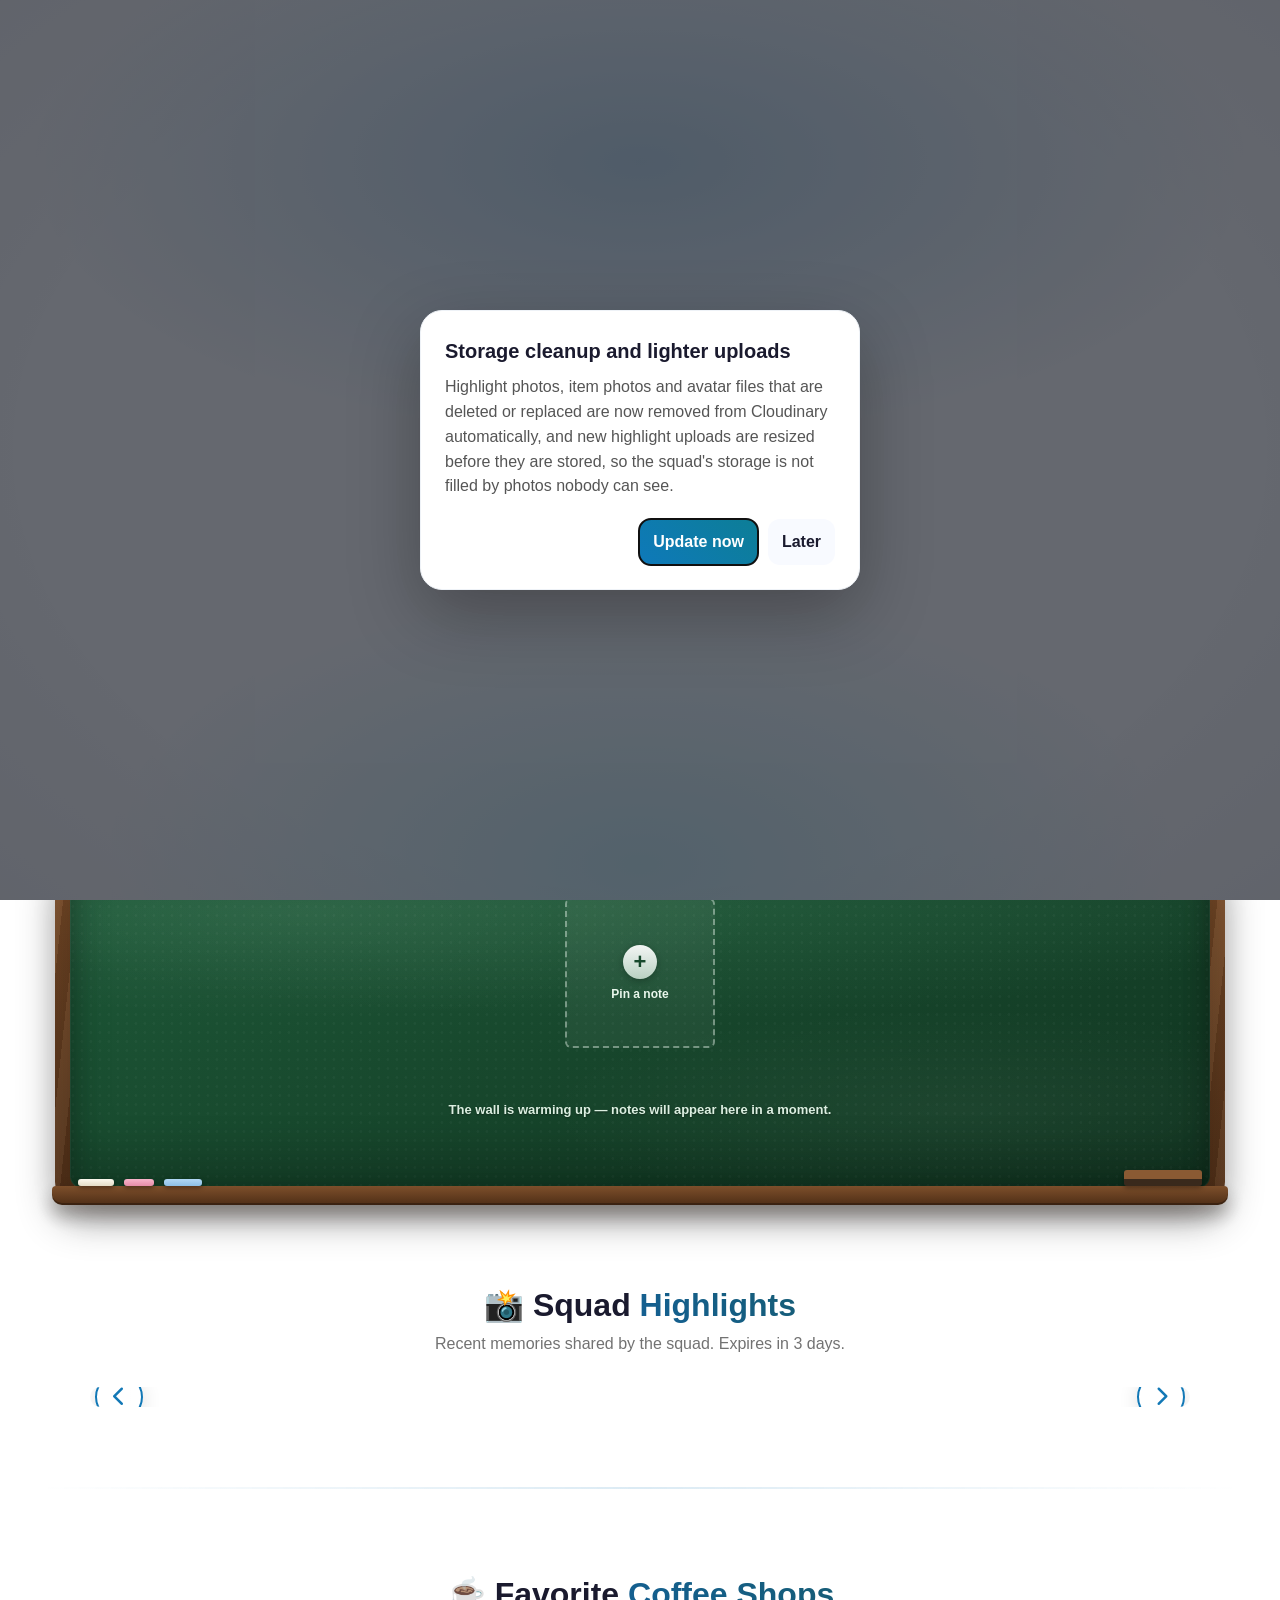
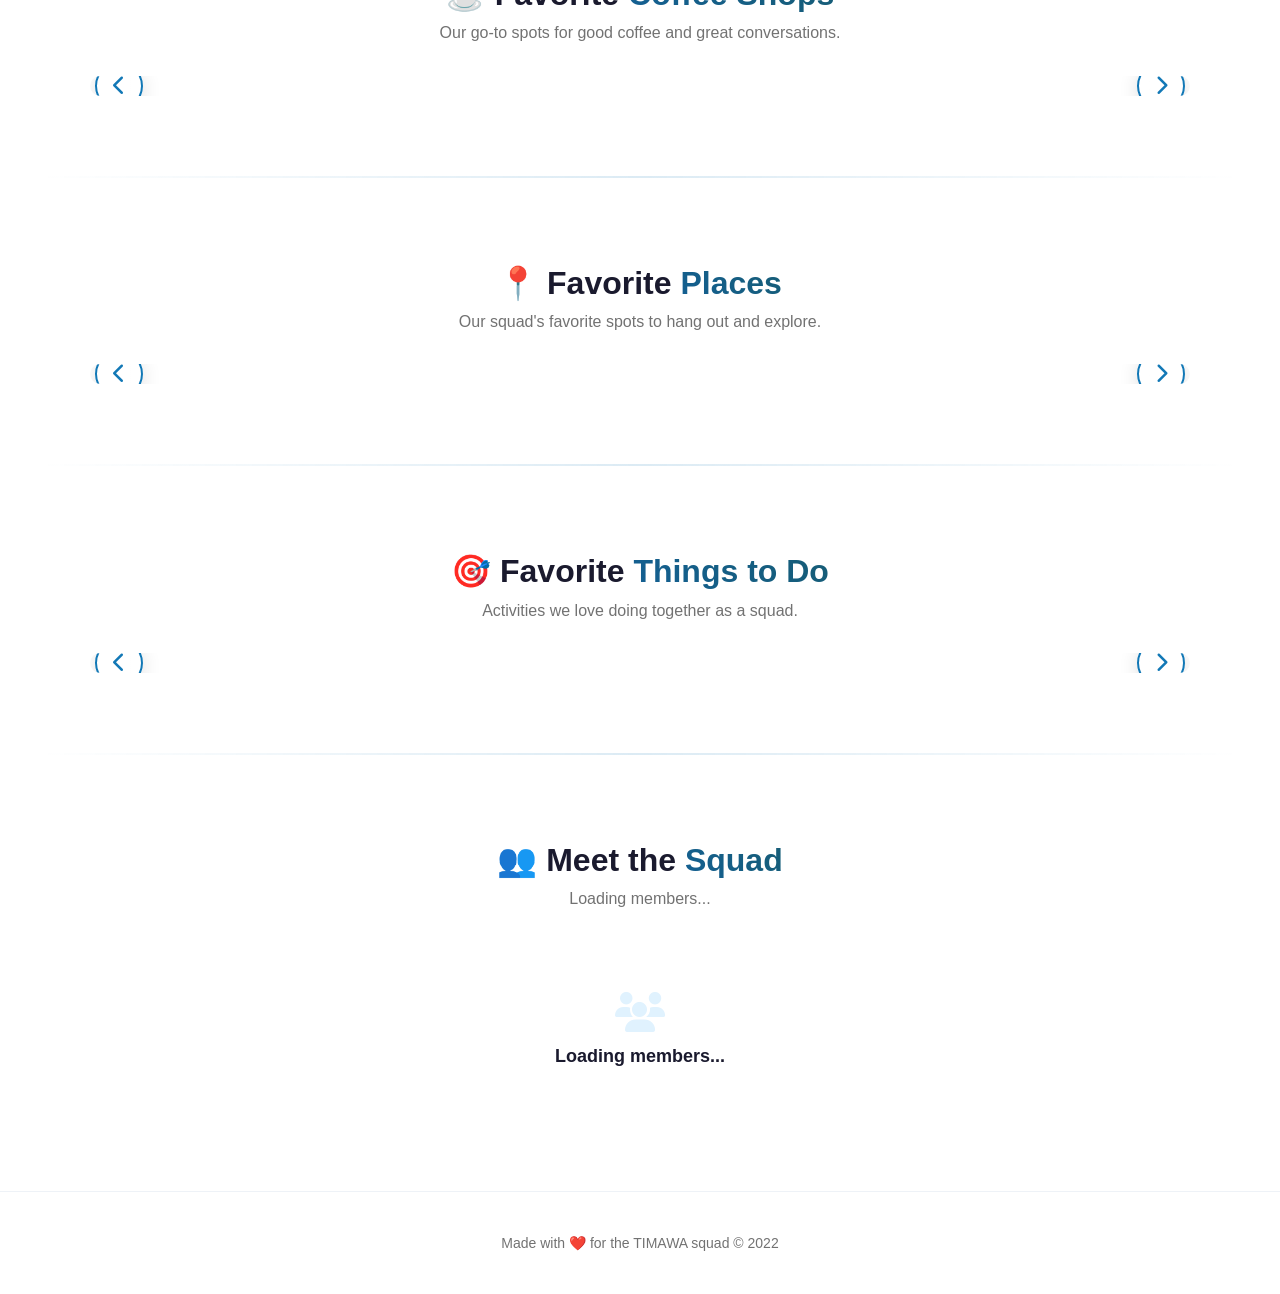
==== commit c35155e5: "Add files via upload" ====
--- a/index.html
+++ b/index.html
@@ -7974,7 +7974,7 @@
                             if (timeLeft > 0) {
                                 validHighlights.push({ id: doc.id, ...data });
                             } else {
-                                expiredIds.push({ id: doc.id, imageURLs: data.imageURLs || [] });
+                                expiredIds.push({ id: doc.id, imageURLs: data.imageURLs || [], imagePublicIds: data.imagePublicIds || [] });
                             }
                         });
 
@@ -8002,8 +8002,8 @@
 
                         if (expiredIds.length && isUserLoggedIn) {
                             setTimeout(() => {
-                                expiredIds.forEach(({ id, imageURLs }) => {
-                                    deleteHighlight(id, imageURLs);
+                                expiredIds.forEach(({ id, imageURLs, imagePublicIds }) => {
+                                    deleteHighlight(id, imageURLs, imagePublicIds);
                                 });
                             }, 0);
                         }
@@ -8014,8 +8014,19 @@
                     });
             }
 
-            async function deleteHighlight(id, imageUrls) {
+            async function deleteHighlight(id, imageUrls, imagePublicIds) {
                 try {
+                    // Free the photos as well: a highlight removed here (the
+                    // owner deleting it, or this expiry sweep) must not leave
+                    // its Cloudinary files behind. Exact ids when the document
+                    // has them, otherwise derived from the URLs.
+                    try {
+                        const ids = (Array.isArray(imagePublicIds) ? imagePublicIds.slice() : [])
+                            .concat((Array.isArray(imageUrls) ? imageUrls : []).map(publicIdFromCloudinaryUrl))
+                            .filter(Boolean);
+                        if (ids.length) await queueMediaCleanup(ids, { source: 'highlight', sourceId: id });
+                    } catch (e) { /* the daily orphan sweep still finds it */ }
+
                     // Delete reactions subcollection
                     try {
                         const reactionsSnap = await db.collection('highlights').doc(id)
@@ -8964,6 +8975,42 @@
             const monthNames = ['January', 'February', 'March', 'April', 'May', 'June',
                 'July', 'August', 'September', 'October', 'November', 'December'];
             return `${monthNames[month - 1]} ${day}`;
+        }
+
+        /* ── Cloudinary cleanup queue ──────────────────────────────────
+           A page cannot delete a Cloudinary asset: /image/destroy needs the
+           API secret and every upload here is unsigned. So a file that stops
+           being used is written to `mediaCleanupQueue`, and the hourly
+           "Cloudinary cleanup" workflow removes it within the hour. */
+        function publicIdFromCloudinaryUrl(url) {
+            if (typeof url !== 'string' || url.indexOf('/upload/') === -1) return '';
+            const parts = url.split('/upload/')[1].split('/');
+            while (parts.length && (/^v\d+$/.test(parts[0]) || parts[0].indexOf(',') > -1)) parts.shift();
+            return parts.join('/').replace(/\.[A-Za-z0-9]+$/, '');
+        }
+
+        async function queueMediaCleanup(publicIds, meta) {
+            const list = (Array.isArray(publicIds) ? publicIds : [publicIds]).filter(Boolean);
+            if (!list.length) return 0;
+            const uid = (auth.currentUser && auth.currentUser.uid) || '';
+            let queued = 0;
+            for (const id of list) {
+                try {
+                    const docId = String(id).replace(/[^A-Za-z0-9_-]/g, '_').slice(0, 400);
+                    await db.collection('mediaCleanupQueue').doc(docId).set({
+                        publicId: String(id),
+                        resourceType: (meta && meta.resourceType) === 'video' ? 'video' : 'image',
+                        source: (meta && meta.source) || 'other',
+                        sourceId: (meta && meta.sourceId) || '',
+                        status: 'pending',
+                        attempts: 0,
+                        requestedBy: uid,
+                        requestedAt: firebase.firestore.FieldValue.serverTimestamp()
+                    });
+                    queued++;
+                } catch (e) { console.warn('Could not queue media cleanup:', id, e.message); }
+            }
+            return queued;
         }
 
         function cloudinaryThumb(url, width = 500) {
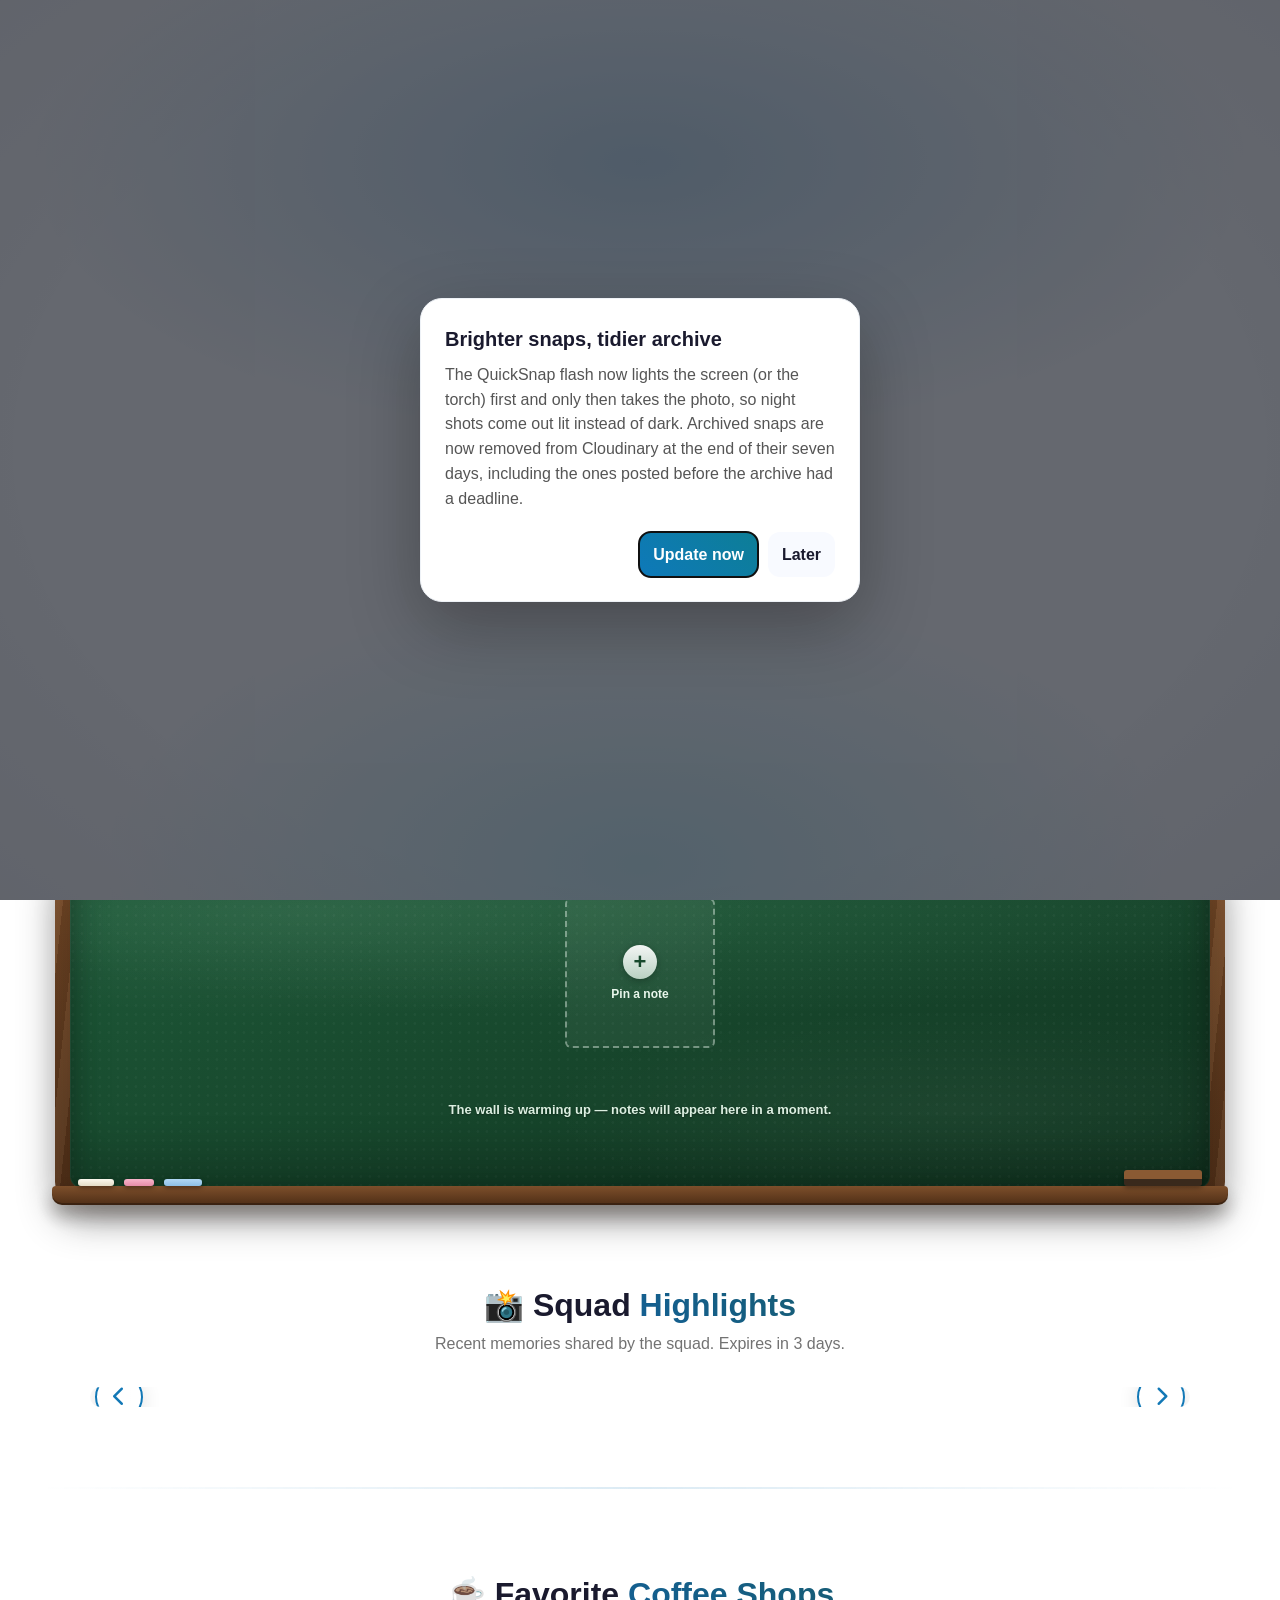
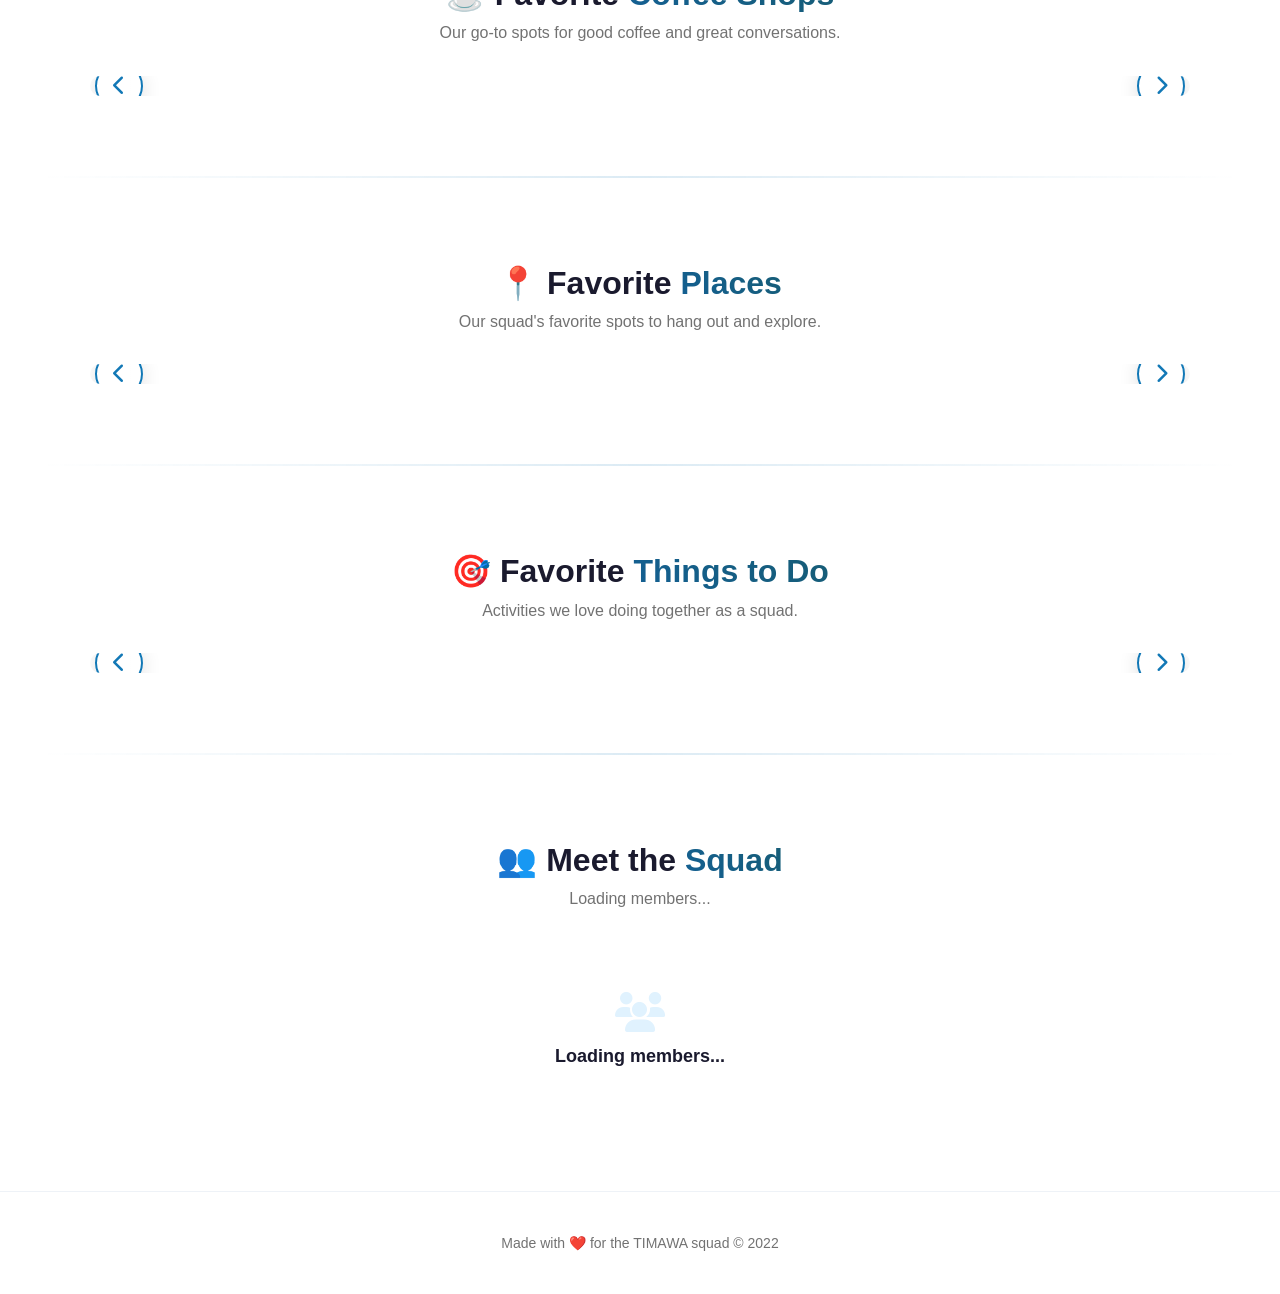
==== commit ce42b0f1: "Add files via upload" ====
--- a/index.html
+++ b/index.html
@@ -2650,7 +2650,7 @@
     </style>
     <link rel="stylesheet" href="mobile-nav.css?v=1.2.0" />
     <link rel="stylesheet" href="tita-panel.css?v=2.3.0" />
-    <link rel="stylesheet" href="quick-snap.css?v=3.4.0" />
+    <link rel="stylesheet" href="quick-snap.css?v=3.5.0" />
     <link rel="stylesheet" href="launch.css?v=1.9.7" />
     <style>
         /* Keyboard-aware full-bleed sheets.
@@ -9145,7 +9145,7 @@
     </div>
 
     <script src="freedom-wall.js?v=1.5.1"></script>
-    <script src="quick-snap.js?v=3.5.1" defer></script>
+    <script src="quick-snap.js?v=3.6.0" defer></script>
     <script src="avatar-fallback.js?v=1.0.0" defer></script>
 </body>
 </html>
--- a/quick-snap.css
+++ b/quick-snap.css
@@ -334,6 +334,43 @@
 }
 
 .qs-screenflash.is-firing { opacity: 1; }
+
+/* screen-as-light fallback: no hardware torch (front camera, laptop, tablet),
+   so while the flash is on the card itself is white — that white is the light,
+   and it is already on when the shutter reads the frame. */
+.qs-view.is-screen-flash .qs-stage {
+    background: #fff;
+    border-color: rgba(0, 0, 0, .05);
+    color: #14121a;
+    box-shadow:
+        0 0 0 12px rgba(255, 255, 255, .32),
+        0 0 90px 30px rgba(255, 255, 255, .5),
+        0 34px 90px rgba(0, 0, 0, .55);
+}
+
+.qs-view.is-screen-flash .qs-round { background: rgba(0, 0, 0, .07); color: #14121a; }
+.qs-view.is-screen-flash .qs-round:hover { background: rgba(0, 0, 0, .14); }
+.qs-view.is-screen-flash .qs-flash.is-on {
+    background: #f5a300;
+    color: #2a1f00;
+    box-shadow: 0 0 16px rgba(245, 163, 0, .55);
+}
+.qs-view.is-screen-flash .qs-frame {
+    box-shadow:
+        inset 0 0 0 1px rgba(0, 0, 0, .06),
+        0 0 0 8px #fff,
+        0 0 34px 14px rgba(255, 255, 255, .9);
+}
+.qs-view.is-screen-flash .qs-sendline p { color: #14121a; }
+.qs-view.is-screen-flash .qs-select-friends { color: rgba(0, 0, 0, .5); }
+.qs-view.is-screen-flash .qs-select-friends:hover { color: #14121a; }
+.qs-view.is-screen-flash .qs-dock-main {
+    background: #fff;
+    border-color: #14121a;
+    color: #14121a;
+    box-shadow: 0 0 0 3px rgba(0, 0, 0, .07);
+}
+.qs-view.is-screen-flash .qs-dock-num { box-shadow: 0 0 0 2px #fff; }
 
 @media (prefers-reduced-motion: reduce) {
     .qs-screenflash { transition: none; }
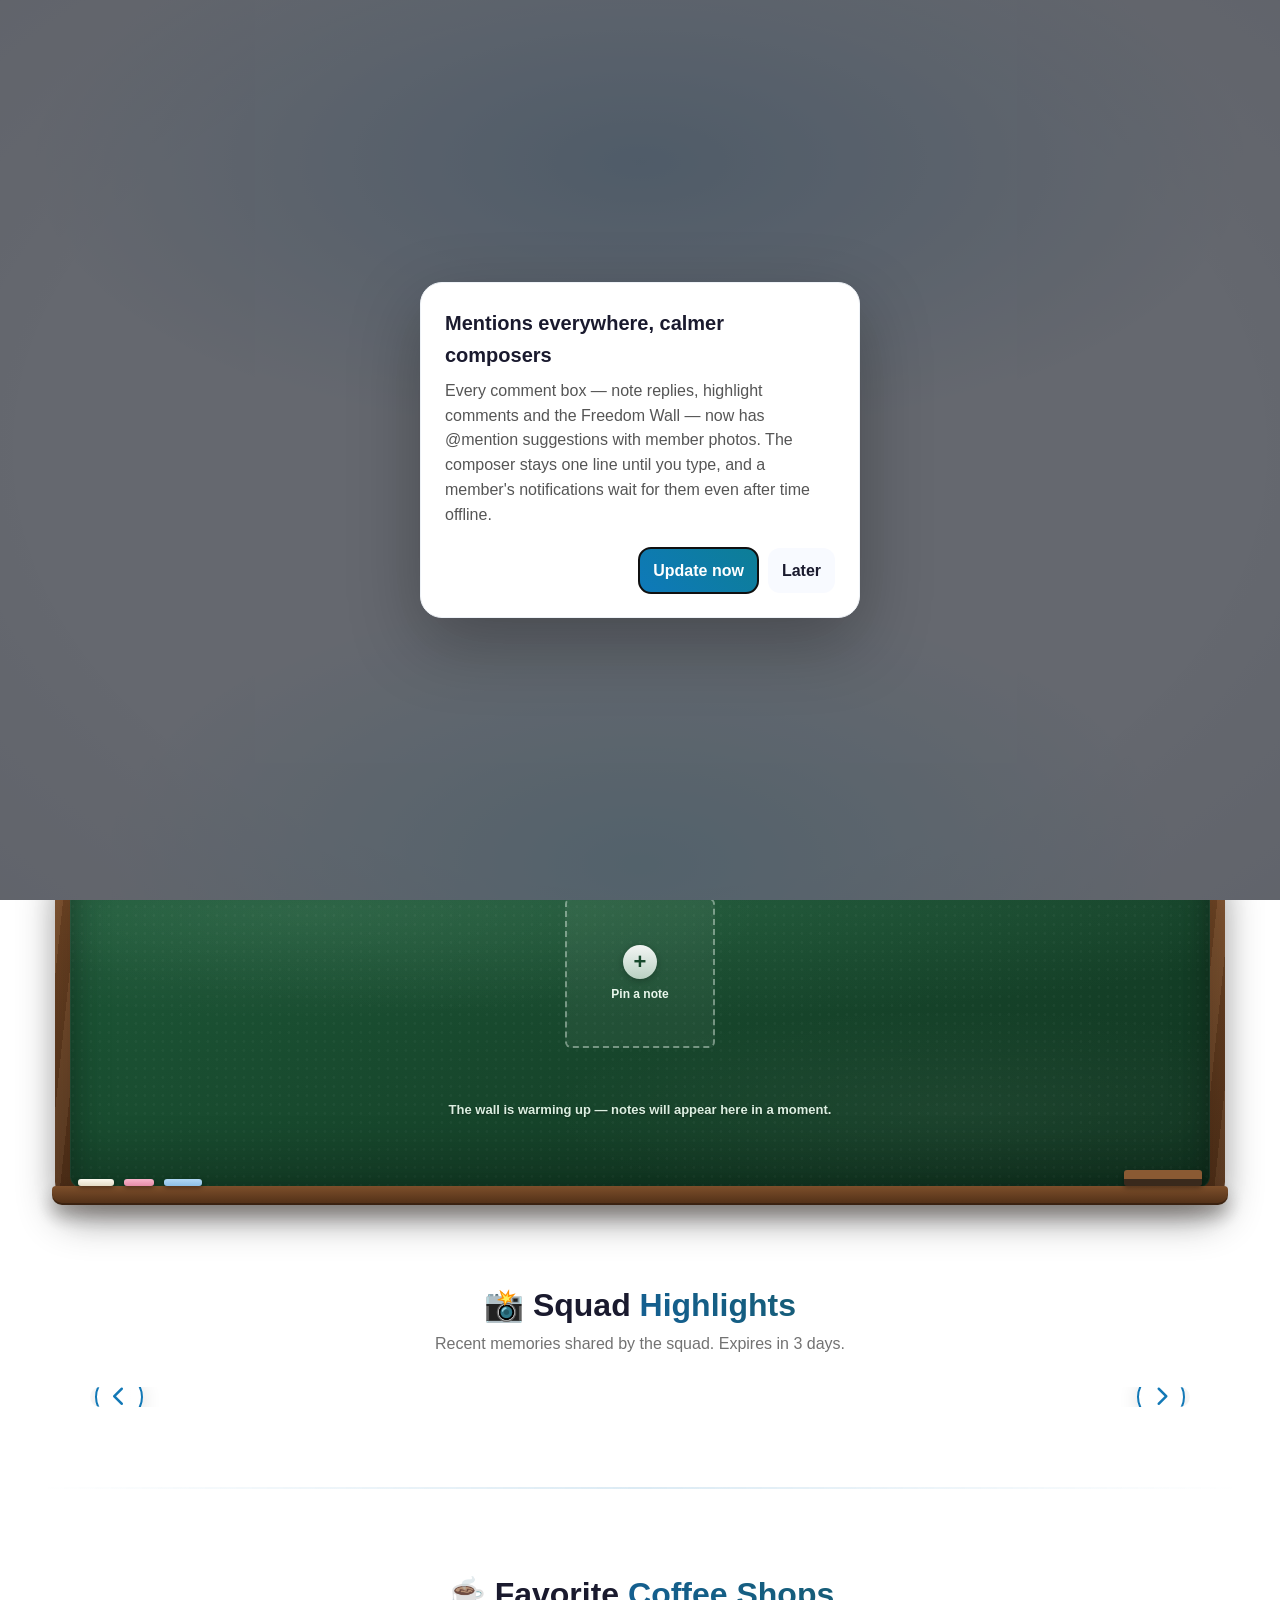
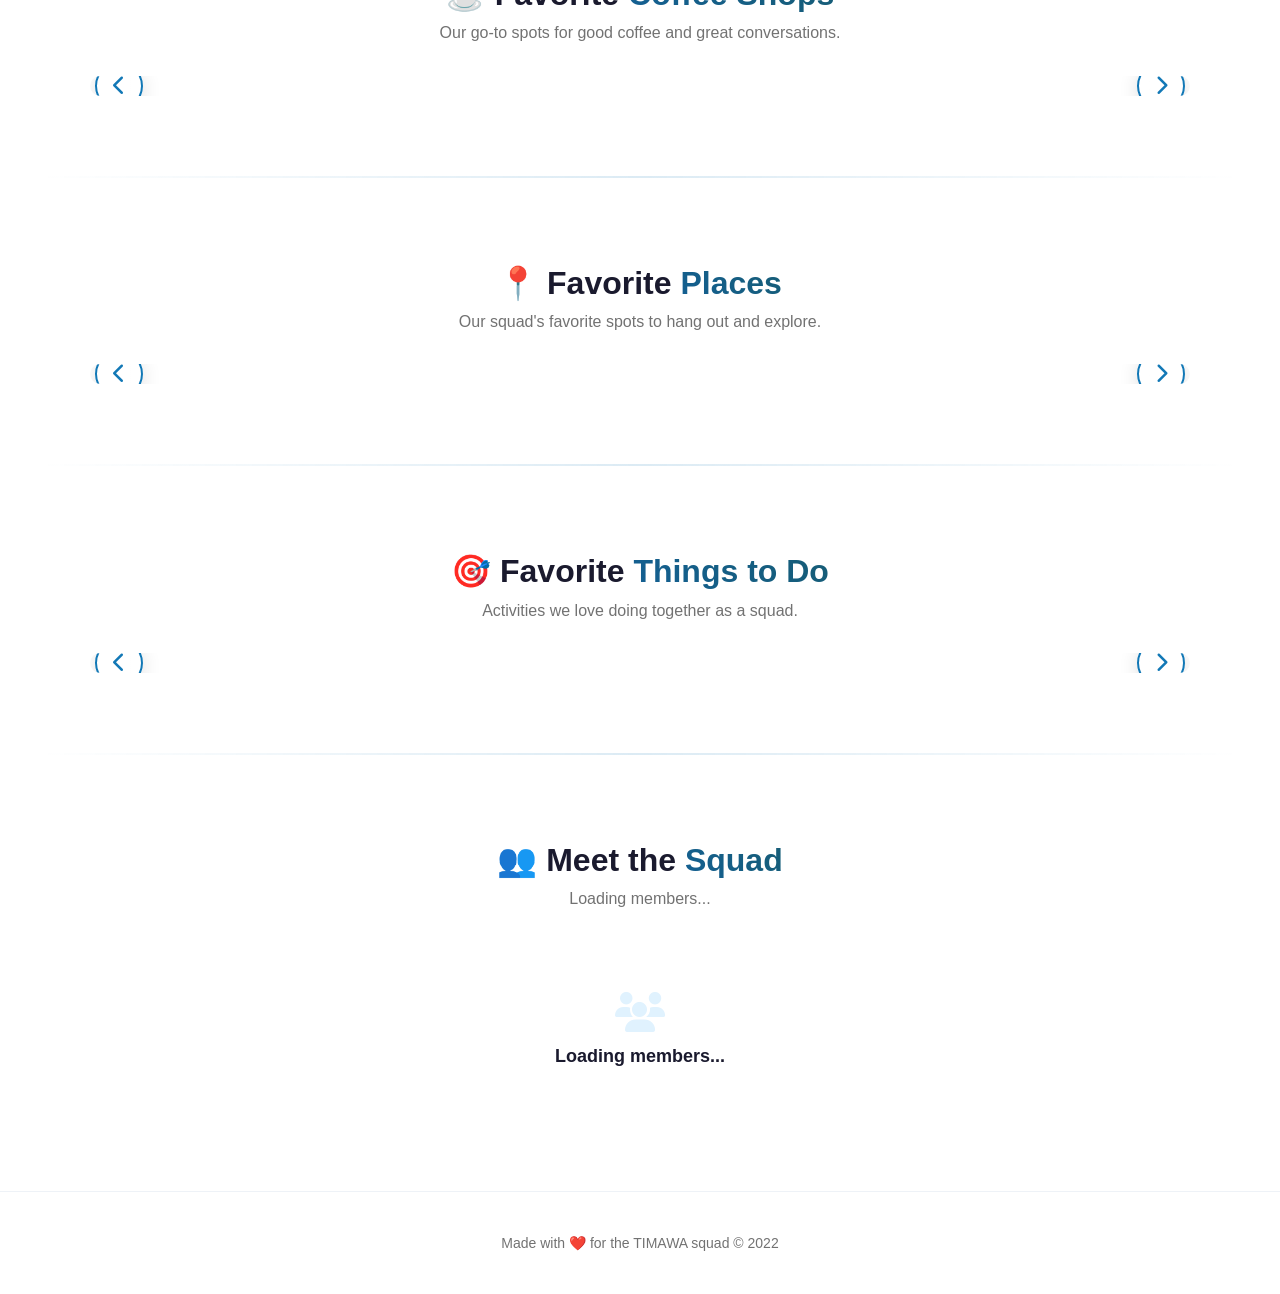
==== commit 5489e518: "Add files via upload" ====
--- a/index.html
+++ b/index.html
@@ -88,7 +88,7 @@
         html.t-themed .loading-overlay.t-splash.active { opacity: 1; pointer-events: auto; }
     </style>
     <link rel="stylesheet" href="theme.css?v=1.17.30" />
-    <link rel="stylesheet" href="freedom-wall.css?v=1.6.0" />
+    <link rel="stylesheet" href="freedom-wall.css?v=1.6.1" />
     <link rel="stylesheet" href="stories.css?v=1.13.0" />
     <script src="theme.js?v=1.41.54"></script>
 
@@ -1057,8 +1057,9 @@
         .note-comment-input-wrap textarea {
             width: 100%;
             box-sizing: border-box;
-            min-height: 40px;
-            max-height: 140px;
+            min-height: 22px;
+            max-height: 120px;
+            overflow-y: hidden;
             padding: 2px 0 0;
             border: 0;
             border-radius: 0;
@@ -1069,7 +1070,13 @@
             resize: none;
             line-height: 1.5;
         }
-        .note-comment-input-wrap textarea::placeholder { color: var(--theme-text-faint); opacity: 1; }
+        .note-comment-input-wrap textarea::placeholder {
+            color: var(--theme-text-faint);
+            opacity: 1;
+            white-space: nowrap;
+            overflow: hidden;
+            text-overflow: ellipsis;
+        }
         .note-comment-input-wrap textarea:focus {
             outline: none;
             border: 0;
@@ -1517,8 +1524,9 @@
         .highlight-comment-input-wrap textarea {
             width: 100%;
             box-sizing: border-box;
-            min-height: 40px;
-            max-height: 140px;
+            min-height: 22px;
+            max-height: 120px;
+            overflow-y: hidden;
             padding: 2px 0 0;
             border: 0;
             border-radius: 0;
@@ -1529,7 +1537,13 @@
             resize: none;
             line-height: 1.5;
         }
-        .highlight-comment-input-wrap textarea::placeholder { color: var(--theme-text-faint); opacity: 1; }
+        .highlight-comment-input-wrap textarea::placeholder {
+            color: var(--theme-text-faint);
+            opacity: 1;
+            white-space: nowrap;
+            overflow: hidden;
+            text-overflow: ellipsis;
+        }
         .highlight-comment-input-wrap textarea:focus {
             outline: none;
             border: 0;
@@ -1593,6 +1607,46 @@
             animation: mentionSlideIn 0.18s ease-out;
         }
         .highlight-mention-dropdown.show { display: block; }
+
+        /* Mention suggestions: a compact card on desktop, a thumb-sized sheet
+           inside the modal on phones. Both stay inside the viewport. */
+        @media (min-width: 769px) {
+            .mention-dropdown,
+            .highlight-mention-dropdown {
+                width: 320px;
+                right: auto;
+            }
+        }
+        @media (max-width: 768px) {
+            .mention-dropdown,
+            .highlight-mention-dropdown {
+                left: 0;
+                right: 0;
+                width: auto;
+                max-height: min(48vh, 300px);
+                border-radius: 16px;
+                -webkit-overflow-scrolling: touch;
+                overscroll-behavior: contain;
+            }
+            .mention-dropdown-header {
+                position: sticky;
+                top: 0;
+                z-index: 2;
+                background: var(--theme-card);
+                padding: 10px 14px 6px;
+            }
+            .mention-option {
+                min-height: 48px;
+                padding: 9px 14px;
+                gap: 11px;
+            }
+            .mention-option .mention-avatar {
+                width: 34px;
+                height: 34px;
+            }
+            .mention-option .mention-name { font-size: 14px; }
+            .mention-option .mention-hint { font-size: 11px; }
+        }
 
         /* ================================================================
            ===== ★ HIGHLIGHT REACTIONS =====
@@ -3195,7 +3249,7 @@
 
         const NOTE_COMMENT_MAX_LEN = 150;
         const HIGHLIGHT_COMMENT_MAX_LEN = 200;
-        const MENTION_MAX_RESULTS = 6;
+        const MENTION_MAX_RESULTS = 12;
         const MENTION_REGEX = /@([\w\s.'-]{0,30})$/;
         let noteMentionCandidates = [];
         let noteMentionOpen = false;
@@ -3300,6 +3354,7 @@
         let highlightCommentsById = {};
 
         let pendingMentions = new Map();
+        let mentionDirectoryTried = false;
         let mentionDropdownIndex = -1;
         let mentionCandidates = [];
         let mentionDropdownOpen = false;
@@ -3317,6 +3372,9 @@
 
         let announcementUser = null;
         let announcementUnsubscribe = null;
+        let announcementTargetUnsubscribe = null;
+        let announcementFeedDocs = [];
+        let announcementTargetDocs = [];
         let announcementItems = [];
         let announcementReadIds = new Set();
         let currentAnnouncementViewId = null;
@@ -3325,6 +3383,7 @@
         const ANNOUNCEMENT_AUTOGEN_KEY = 'timawa_ann_autogen_';
         const ANNOUNCEMENT_CACHE_KEY = 'timawa_ann_cache_';
         const ANNOUNCEMENT_LIMIT = 30;
+        const ANNOUNCEMENT_TARGET_LIMIT = 60;
         const ANNOUNCEMENT_CACHE_TTL = 5 * 60 * 1000;
 
         // ================================================================
@@ -4440,8 +4499,32 @@
             else if (len > NOTE_COMMENT_MAX_LEN * 0.7) counter.classList.add('warn');
         }
 
+        // A comment box can open before the Members list has loaded. Fetch the
+        // directory once so the @ suggestions are never mysteriously empty.
+        function ensureMentionDirectory() {
+            if (mentionDirectoryTried || !db) return Promise.resolve();
+            mentionDirectoryTried = true;
+            return db.collection('users').limit(200).get().then(snapshot => {
+                snapshot.forEach(doc => {
+                    userProfileCache[doc.id] = { id: doc.id, ...doc.data() };
+                });
+            }).catch(() => { /* suggestions fall back to what is already cached */ });
+        }
+
+        // The composer stays one line while empty and grows only with text, so
+        // the placeholder can never wrap onto a second line.
+        function autoGrowCommentInput(input) {
+            if (!input) return;
+            const max = 120;
+            input.style.height = 'auto';
+            const next = Math.min(Math.max(input.scrollHeight, 21), max);
+            input.style.height = next + 'px';
+            input.style.overflowY = input.scrollHeight > max ? 'auto' : 'hidden';
+        }
+
         function handleCommentInput(e) {
             updateCommentCharCount();
+            autoGrowCommentInput(e.target);
             detectMentionQuery(e.target);
         }
 
@@ -4501,6 +4584,9 @@
 
             if (allMembers.length === 0) {
                 closeMentionDropdown();
+                ensureMentionDirectory().then(() => {
+                    if (document.activeElement === input) detectMentionQuery(input);
+                });
                 return;
             }
 
@@ -4632,6 +4718,7 @@
 
             closeMentionDropdown();
             updateCommentCharCount();
+            autoGrowCommentInput(input);
             input.focus();
         }
 
@@ -5169,6 +5256,7 @@
                 });
 
                 input.value = '';
+                autoGrowCommentInput(input);
                 pendingMentions.clear();
                 updateCommentCharCount();
                 cancelReplyTo();
@@ -5330,6 +5418,7 @@
 
         function handleHighlightCommentInput(e) {
             updateHighlightCommentCharCount();
+            autoGrowCommentInput(e.target);
             detectHighlightMentionQuery(e.target);
         }
 
@@ -5389,6 +5478,9 @@
 
             if (allMembers.length === 0) {
                 closeHighlightMentionDropdown();
+                ensureMentionDirectory().then(() => {
+                    if (document.activeElement === input) detectHighlightMentionQuery(input);
+                });
                 return;
             }
 
@@ -5516,6 +5608,7 @@
 
             closeHighlightMentionDropdown();
             updateHighlightCommentCharCount();
+            autoGrowCommentInput(input);
             input.focus();
         }
 
@@ -5701,6 +5794,7 @@
                 }
 
                 input.value = '';
+                autoGrowCommentInput(input);
                 highlightPendingMentions.clear();
                 updateHighlightCommentCharCount();
                 cancelHighlightReply();
@@ -6204,11 +6298,66 @@
             syncModalOpenState();
         }
 
+        function announcementItemFromDoc(doc, user, now, firestoreReadIds) {
+            const data = doc.data();
+
+            if (data.expiresAt) {
+                const exp = data.expiresAt.seconds
+                    ? new Date(data.expiresAt.seconds * 1000)
+                    : new Date(data.expiresAt);
+                if (exp < now) return null;
+            }
+
+            if (data.targetUid && data.targetUid !== '' && data.targetUid !== user.uid) return null;
+            if (Array.isArray(data.targetUids) && !data.targetUids.includes(user.uid)) return null;
+
+            if (Array.isArray(data.readBy) && data.readBy.includes(user.uid)) {
+                firestoreReadIds.add(doc.id);
+            }
+
+            return { id: doc.id, ...data };
+        }
+
+        function mergeAnnouncementSources(user) {
+            const now = new Date();
+            const firestoreReadIds = new Set();
+            const byId = new Map();
+
+            announcementFeedDocs.concat(announcementTargetDocs).forEach(doc => {
+                if (byId.has(doc.id)) return;
+                const item = announcementItemFromDoc(doc, user, now, firestoreReadIds);
+                if (item) byId.set(doc.id, item);
+            });
+
+            let changed = false;
+            firestoreReadIds.forEach(id => {
+                if (!announcementReadIds.has(id)) {
+                    announcementReadIds.add(id);
+                    changed = true;
+                }
+            });
+            if (changed) saveAnnouncementReadCache(user.uid, announcementReadIds);
+
+            const timeOf = (item) => {
+                if (!item.createdAt) return 0;
+                if (item.createdAt.seconds) return item.createdAt.seconds * 1000;
+                const parsed = new Date(item.createdAt).getTime();
+                return Number.isFinite(parsed) ? parsed : 0;
+            };
+
+            announcementItems = [...byId.values()].sort((a, b) => timeOf(b) - timeOf(a));
+            saveAnnouncementSnapshotCache(user.uid, announcementItems);
+            renderAnnouncements();
+        }
+
         function loadAnnouncements(user) {
             if (!user) return;
             if (announcementUnsubscribe) announcementUnsubscribe();
+            if (announcementTargetUnsubscribe) announcementTargetUnsubscribe();
 
             announcementUser = user;
+            announcementFeedDocs = [];
+            announcementTargetDocs = [];
             announcementReadIds = loadAnnouncementReadCache(user.uid);
 
             const popup = document.getElementById('announcementPopup');
@@ -6220,51 +6369,32 @@
                 renderAnnouncements();
             }
 
+            // Two feeds, merged: the newest activity everyone sees, plus every
+            // announcement addressed to this member. Without the second listener,
+            // a busy squad can push a member's mention past the global 30-document
+            // window — and they would never see it after coming back online.
             announcementUnsubscribe = db.collection('announcements')
                 .orderBy('createdAt', 'desc')
                 .limit(ANNOUNCEMENT_LIMIT)
                 .onSnapshot((snapshot) => {
-                    const now = new Date();
-                    const items = [];
-                    const firestoreReadIds = new Set();
-
-                    snapshot.forEach(doc => {
-                        const data = doc.data();
-
-                        if (data.expiresAt) {
-                            const exp = data.expiresAt.seconds
-                                ? new Date(data.expiresAt.seconds * 1000)
-                                : new Date(data.expiresAt);
-                            if (exp < now) return;
-                        }
-
-                        if (data.targetUid && data.targetUid !== '' && data.targetUid !== user.uid) return;
-
-                        items.push({ id: doc.id, ...data });
-
-                        if (Array.isArray(data.readBy) && data.readBy.includes(user.uid)) {
-                            firestoreReadIds.add(doc.id);
-                        }
-                    });
-
-                    let changed = false;
-                    firestoreReadIds.forEach(id => {
-                        if (!announcementReadIds.has(id)) {
-                            announcementReadIds.add(id);
-                            changed = true;
-                        }
-                    });
-                    if (changed) saveAnnouncementReadCache(user.uid, announcementReadIds);
-
-                    announcementItems = items;
-                    saveAnnouncementSnapshotCache(user.uid, items);
-                    renderAnnouncements();
+                    announcementFeedDocs = snapshot.docs.slice();
+                    mergeAnnouncementSources(user);
                 }, (error) => {
                     console.warn('Announcements listener error:', error.message);
                     if (!announcementItems.length) {
                         announcementItems = [];
                         renderAnnouncements();
                     }
+                });
+
+            announcementTargetUnsubscribe = db.collection('announcements')
+                .where('targetUid', '==', user.uid)
+                .limit(ANNOUNCEMENT_TARGET_LIMIT)
+                .onSnapshot((snapshot) => {
+                    announcementTargetDocs = snapshot.docs.slice();
+                    mergeAnnouncementSources(user);
+                }, (error) => {
+                    console.warn('Targeted announcements listener error:', error.message);
                 });
         }
 
@@ -6708,6 +6838,12 @@
                     announcementUnsubscribe();
                     announcementUnsubscribe = null;
                 }
+                if (announcementTargetUnsubscribe) {
+                    announcementTargetUnsubscribe();
+                    announcementTargetUnsubscribe = null;
+                }
+                announcementFeedDocs = [];
+                announcementTargetDocs = [];
                 announcementUser = null;
                 announcementItems = [];
 
@@ -9137,14 +9273,15 @@
                 <span>Replying to <strong id="fwReplyName"></strong></span>
                 <button type="button" id="fwReplyCancel" aria-label="Cancel reply">✕</button>
             </div>
-            <form class="fw-comment-form" id="fwCommentForm">
-                <input class="fw-comment-input" id="fwCommentInput" maxlength="280" placeholder="Reply to this note…" aria-label="Reply to this note" />
+            <form class="fw-comment-form" id="fwCommentForm" autocomplete="off">
+                <div class="fw-mention-dropdown" id="fwMentionDropdown" role="listbox" hidden></div>
+                <input class="fw-comment-input" id="fwCommentInput" maxlength="280" placeholder="Reply to this note…" aria-label="Reply to this note" aria-autocomplete="list" aria-controls="fwMentionDropdown" />
                 <button class="fw-comment-send" type="submit" aria-label="Send reply"><i class="fas fa-paper-plane" aria-hidden="true"></i></button>
             </form>
         </div>
     </div>
 
-    <script src="freedom-wall.js?v=1.5.1"></script>
+    <script src="freedom-wall.js?v=1.5.2"></script>
     <script src="quick-snap.js?v=3.6.0" defer></script>
     <script src="avatar-fallback.js?v=1.0.0" defer></script>
 </body>
--- a/freedom-wall.css
+++ b/freedom-wall.css
@@ -978,6 +978,7 @@
 }
 
 .fw-comment-form {
+    position: relative;
     display: flex;
     align-items: center;
     gap: 8px;
@@ -999,7 +1000,123 @@
     outline: none;
 }
 
-.fw-comment-input::placeholder { color: rgba(58, 45, 38, .5); }
+.fw-comment-input::placeholder {
+    color: rgba(58, 45, 38, .5);
+    white-space: nowrap;
+    overflow: hidden;
+    text-overflow: ellipsis;
+}
+
+/* ── @mention suggestions in a reply ─────────────────────────────── */
+
+.fw-mention-dropdown {
+    position: absolute;
+    bottom: calc(100% + 8px);
+    left: 0;
+    right: 46px;
+    max-height: min(46vh, 300px);
+    overflow-y: auto;
+    -webkit-overflow-scrolling: touch;
+    overscroll-behavior: contain;
+    padding: 6px;
+    border-radius: 14px;
+    border: 1px solid rgba(58, 45, 38, .18);
+    background: #fffaf0;
+    box-shadow: 0 18px 44px rgba(52, 30, 8, .24);
+    z-index: 40;
+}
+
+.fw-mention-dropdown[hidden] { display: none; }
+
+.fw-mention-head {
+    position: sticky;
+    top: -6px;
+    z-index: 1;
+    padding: 8px 10px 6px;
+    background: #fffaf0;
+    border-radius: 10px 10px 0 0;
+    font-size: 10px;
+    font-weight: 800;
+    letter-spacing: .06em;
+    text-transform: uppercase;
+    color: rgba(58, 45, 38, .58);
+}
+
+.fw-mention-option {
+    display: flex;
+    align-items: center;
+    gap: 10px;
+    width: 100%;
+    padding: 8px 10px;
+    border: 0;
+    border-radius: 10px;
+    background: transparent;
+    color: #3a2d26;
+    font: inherit;
+    text-align: left;
+    cursor: pointer;
+}
+
+.fw-mention-option:hover,
+.fw-mention-option:focus-visible,
+.fw-mention-option.is-active {
+    background: rgba(124, 58, 237, .09);
+    outline: none;
+}
+
+.fw-mention-ava {
+    display: grid;
+    place-items: center;
+    width: 30px;
+    height: 30px;
+    flex: 0 0 auto;
+    overflow: hidden;
+    border-radius: 50%;
+    background: linear-gradient(135deg, #7c3aed, #c026d3);
+    color: #fff;
+    font-size: 11px;
+    font-weight: 800;
+}
+
+.fw-mention-ava img { width: 100%; height: 100%; object-fit: cover; }
+
+.fw-mention-name {
+    display: block;
+    font-size: 13px;
+    font-weight: 700;
+    white-space: nowrap;
+    overflow: hidden;
+    text-overflow: ellipsis;
+}
+
+.fw-mention-hint {
+    display: block;
+    font-size: 10.5px;
+    color: rgba(58, 45, 38, .55);
+}
+
+.fw-mention-empty {
+    padding: 14px 10px;
+    text-align: center;
+    font-size: 12px;
+    color: rgba(58, 45, 38, .55);
+}
+
+.fw-mention {
+    padding: 0 3px;
+    border-radius: 5px;
+    background: rgba(124, 58, 237, .12);
+    color: #6d28d9;
+    font-weight: 700;
+}
+
+@media (max-width: 768px) {
+    .fw-mention-dropdown { right: 0; max-height: min(52vh, 340px); }
+    .fw-mention-option { min-height: 48px; padding: 9px 10px; }
+    .fw-mention-ava { width: 34px; height: 34px; }
+    .fw-mention-name { font-size: 14px; }
+    .fw-mention-hint { font-size: 11px; }
+}
 
 .fw-comment-send {
     display: grid;
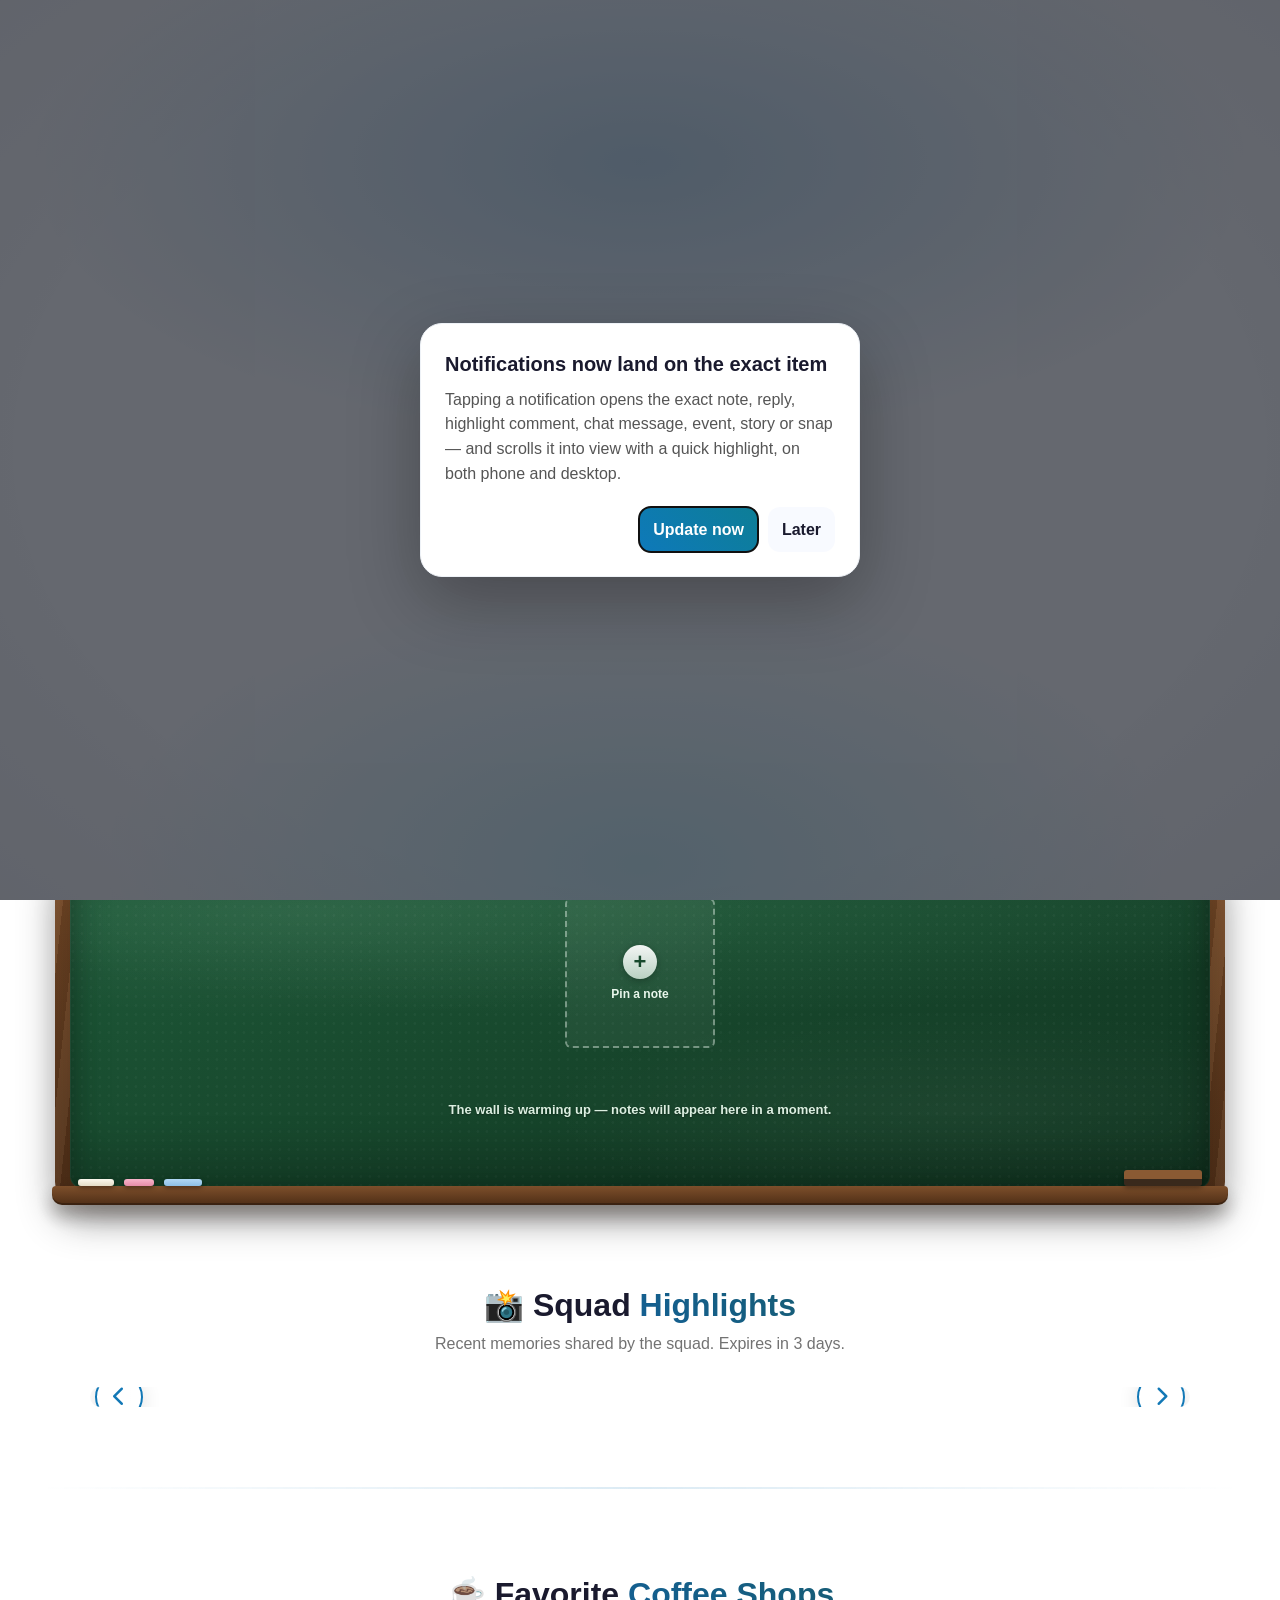
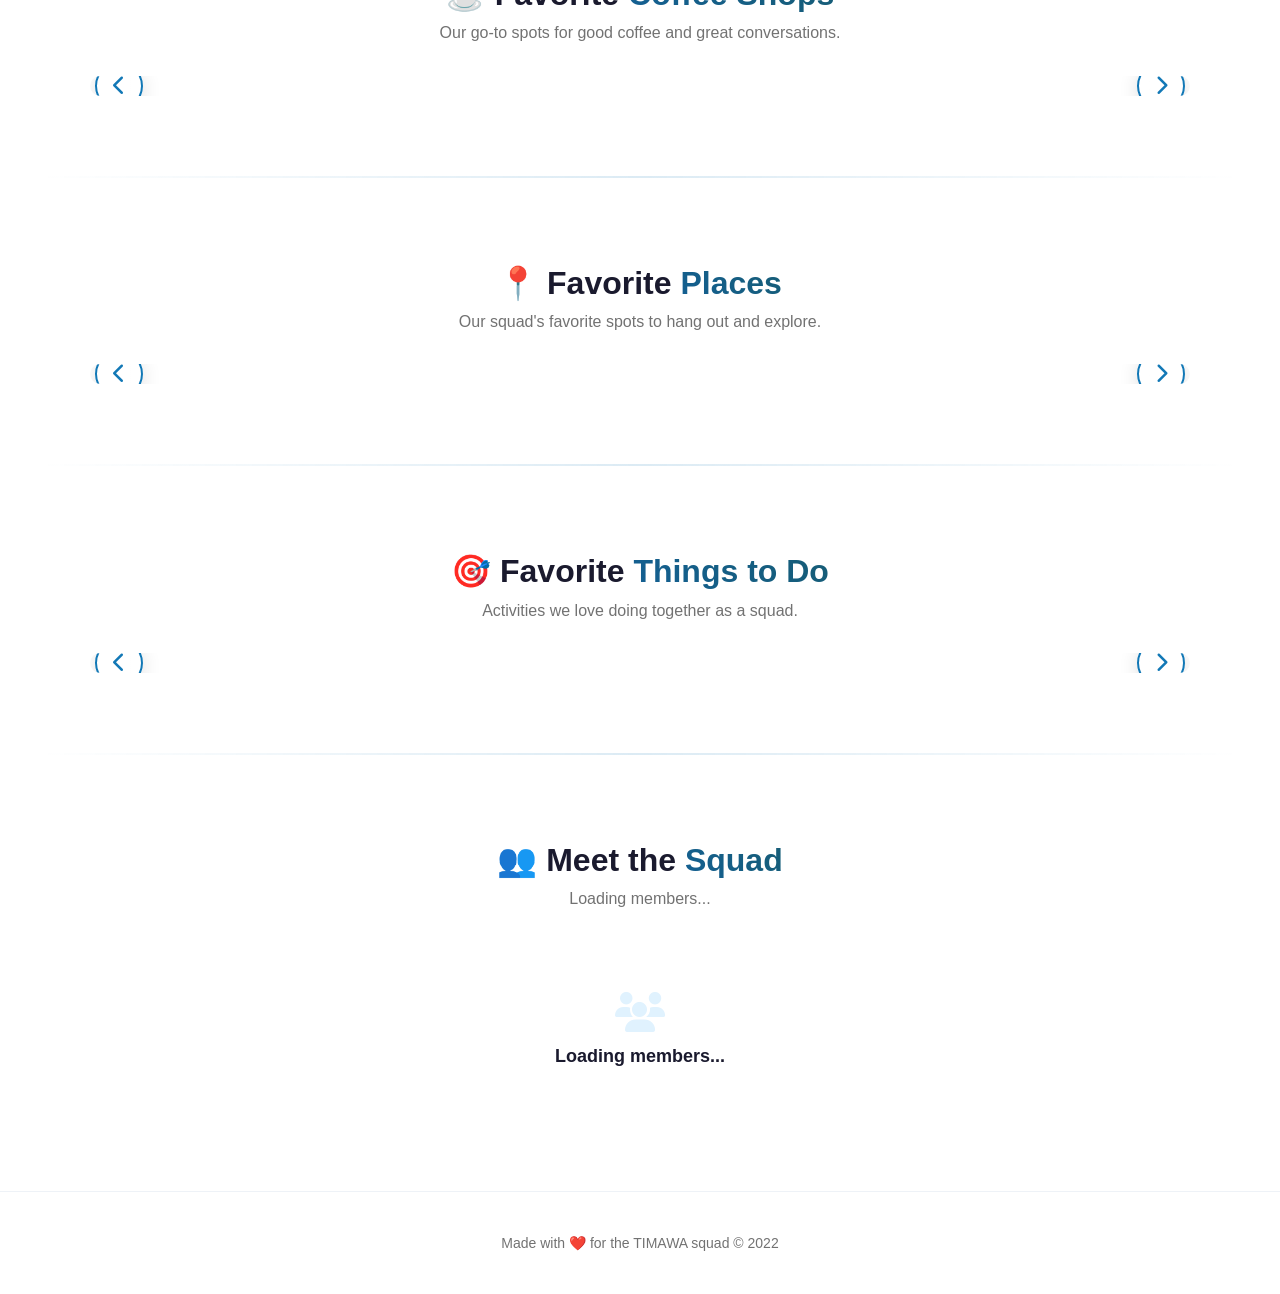
==== commit 2e8d2aff: "Add files via upload" ====
--- a/index.html
+++ b/index.html
@@ -4086,7 +4086,7 @@
                     type: 'reaction',
                     pushPending: true,
                     pushContext: `reaction:highlight_${highlightId}`,
-                    pushUrl: `index.html#highlights`,
+                    pushUrl: `index.html#highlight=${encodeURIComponent(highlightId)}`,
                     title: `${emoji} ${reactorName} reacted to your highlight`,
                     message: messageText,
                     icon: emoji,
@@ -4094,8 +4094,9 @@
                     actorName: reactorName,
                     actorPhoto: reactorPhoto || '',
                     priority: 'info',
-                    link: 'index.html#highlights',
+                    link: `index.html#highlight=${encodeURIComponent(highlightId)}`,
                     linkLabel: 'View Highlight',
+                    targetType: 'highlight', targetId: highlightId,
                     targetUid: ownerUid,
                     referenceId,
                     readBy: [],
@@ -4762,8 +4763,10 @@
                         actorName: noteOwnerName,
                         actorPhoto: titaCurrentUser.photoURL || '',
                         priority: 'info',
-                        link: 'index.html#members-section',
+                        link: `index.html#note=${encodeURIComponent(titaCurrentUser.uid)}`,
+                        pushUrl: `index.html#note=${encodeURIComponent(titaCurrentUser.uid)}`,
                         linkLabel: 'View Note',
+                        targetType: 'note', targetId: titaCurrentUser.uid,
                         targetUid: uid,
                         referenceId: `note_${titaCurrentUser.uid}`,
                         readBy: [],
@@ -5084,7 +5087,8 @@
         async function createReplyAndMentionNotifications({
             noteUid, noteOwnerUid, noteOwnerName, noteText,
             parentCommentId, parentCommentAuthorUid, parentCommentAuthorName,
-            replierUid, replierName, replyText, isReplyToComment, mentionedUids
+            replierUid, replierName, replyText, isReplyToComment, mentionedUids,
+            commentId
         }) {
             try {
                 const now = Date.now();
@@ -5094,6 +5098,8 @@
                 const notifications = [];
                 const replySnippet = (replyText || '').slice(0, 80) + ((replyText || '').length > 80 ? '...' : '');
                 const noteSnippet = (noteText || '').slice(0, 60) + ((noteText || '').length > 60 ? '...' : '');
+                const noteTargetUrl = `index.html#note=${encodeURIComponent(noteUid)}` +
+                    (commentId ? `&comment=${encodeURIComponent(commentId)}` : '');
 
                 if (!isReplyToComment && noteOwnerUid && noteOwnerUid !== replierUid) {
                     if (!queued.has(noteOwnerUid)) {
@@ -5103,7 +5109,8 @@
                             title: `💬 ${replierName} replied to your note`,
                             message: `"${noteSnippet}"\n\n"${replySnippet}"`,
                             icon: '💬', priority: 'info',
-                            link: 'index.html#members-section', linkLabel: 'View Reply',
+                            link: noteTargetUrl, pushUrl: noteTargetUrl, linkLabel: 'View Reply',
+                            targetType: 'note', targetId: noteUid, commentId: commentId || '',
                             targetUid: noteOwnerUid, referenceId: noteUid, readBy: [],
                             createdBy: 'system', createdByName: 'System',
                             createdAt: firebase.firestore.FieldValue.serverTimestamp(), expiresAt
@@ -5119,7 +5126,8 @@
                             title: `💬 ${replierName} replied to your reply`,
                             message: `On ${noteOwnerName}'s note: "${noteSnippet}"\n\n"${replySnippet}"`,
                             icon: '💬', priority: 'info',
-                            link: 'index.html#members-section', linkLabel: 'View Reply',
+                            link: noteTargetUrl, pushUrl: noteTargetUrl, linkLabel: 'View Reply',
+                            targetType: 'note', targetId: noteUid, commentId: commentId || '',
                             targetUid: parentCommentAuthorUid, referenceId: noteUid, readBy: [],
                             createdBy: 'system', createdByName: 'System',
                             createdAt: firebase.firestore.FieldValue.serverTimestamp(), expiresAt
@@ -5140,7 +5148,8 @@
                             title: `@ ${replierName} mentioned you`,
                             message: `In ${noteOwnerName}'s note: "${noteSnippet}"\n\n"${replySnippet}"`,
                             icon: '📣', actorUid: replierUid, actorName: replierName, actorPhoto: (userProfileCache[replierUid] && userProfileCache[replierUid].photoURL) || '', priority: 'info',
-                            link: 'index.html#members-section', linkLabel: 'View Mention',
+                            link: noteTargetUrl, pushUrl: noteTargetUrl, linkLabel: 'View Mention',
+                            targetType: 'note', targetId: noteUid, commentId: commentId || '',
                             targetUid: uid, referenceId: noteUid, readBy: [],
                             createdBy: 'system', createdByName: 'System',
                             createdAt: firebase.firestore.FieldValue.serverTimestamp(), expiresAt
@@ -5222,7 +5231,7 @@
 
                 const mentionedUids = resolveMentions(text);
 
-                await db.collection('noteComments').add({
+                const commentRef = await db.collection('noteComments').add({
                     noteUid: currentNoteUid,
                     text,
                     authorUid: titaCurrentUser.uid,
@@ -5252,7 +5261,8 @@
                     replierName: authorName,
                     replyText: text,
                     isReplyToComment: !!parentCommentId,
-                    mentionedUids
+                    mentionedUids,
+                    commentId: commentRef.id
                 });
 
                 input.value = '';
@@ -5759,7 +5769,7 @@
 
                 const mentionedUids = resolveHighlightMentions(text);
 
-                await db.collection('highlightComments').add({
+                const commentRef = await db.collection('highlightComments').add({
                     highlightId: currentHighlightDetailId,
                     text,
                     authorUid: titaCurrentUser.uid,
@@ -5789,7 +5799,8 @@
                         commenterName: authorName,
                         commentText: text,
                         isReply: !!parentCommentId,
-                        mentionedUids
+                        mentionedUids,
+                        commentId: commentRef.id
                     });
                 }
 
@@ -5842,7 +5853,8 @@
         async function createHighlightCommentNotification({
             highlightId, highlightOwnerUid, highlightOwnerName, highlightCaption,
             parentCommentId, parentCommentAuthorUid, parentCommentAuthorName,
-            commenterUid, commenterName, commentText, isReply, mentionedUids
+            commenterUid, commenterName, commentText, isReply, mentionedUids,
+            commentId
         }) {
             try {
                 const expiresAt = new Date(Date.now() + 3 * 24 * 60 * 60 * 1000);
@@ -5850,6 +5862,8 @@
                 const notifications = [];
                 const commentSnippet = (commentText || '').slice(0, 80) + ((commentText || '').length > 80 ? '...' : '');
                 const captionSnippet = (highlightCaption || '').slice(0, 60) + ((highlightCaption || '').length > 60 ? '...' : '');
+                const highlightTargetUrl = `index.html#highlight=${encodeURIComponent(highlightId)}` +
+                    (commentId ? `&comment=${encodeURIComponent(commentId)}` : '');
 
                 if (highlightOwnerUid && highlightOwnerUid !== commenterUid) {
                     if (!queued.has(highlightOwnerUid)) {
@@ -5868,7 +5882,8 @@
                             title: notifTitle,
                             message: notifMessage,
                             icon: '💬', priority: 'info',
-                            link: 'index.html#highlights', linkLabel: 'View Highlight',
+                            link: highlightTargetUrl, pushUrl: highlightTargetUrl, linkLabel: 'View Highlight',
+                            targetType: 'highlight', targetId: highlightId, commentId: commentId || '',
                             targetUid: highlightOwnerUid, referenceId: highlightId, readBy: [],
                             createdBy: 'system', createdByName: 'System',
                             createdAt: firebase.firestore.FieldValue.serverTimestamp(), expiresAt
@@ -5887,7 +5902,8 @@
                                 ? `On ${highlightOwnerName}'s highlight: "${captionSnippet}"\n\n"${commentSnippet}"`
                                 : `"${commentSnippet}"`,
                             icon: '💬', priority: 'info',
-                            link: 'index.html#highlights', linkLabel: 'View Reply',
+                            link: highlightTargetUrl, pushUrl: highlightTargetUrl, linkLabel: 'View Reply',
+                            targetType: 'highlight', targetId: highlightId, commentId: commentId || '',
                             targetUid: parentCommentAuthorUid, referenceId: highlightId, readBy: [],
                             createdBy: 'system', createdByName: 'System',
                             createdAt: firebase.firestore.FieldValue.serverTimestamp(), expiresAt
@@ -5911,7 +5927,8 @@
                                 ? `On ${highlightOwnerName}'s highlight: "${captionSnippet}"\n\n"${commentSnippet}"`
                                 : `"${commentSnippet}"`,
                             icon: '📣', actorUid: commenterUid, actorName: commenterName, actorPhoto: (userProfileCache[commenterUid] && userProfileCache[commenterUid].photoURL) || '', priority: 'info',
-                            link: 'index.html#highlights', linkLabel: 'View Mention',
+                            link: highlightTargetUrl, pushUrl: highlightTargetUrl, linkLabel: 'View Mention',
+                            targetType: 'highlight', targetId: highlightId, commentId: commentId || '',
                             targetUid: uid, referenceId: highlightId, readBy: [],
                             createdBy: 'system', createdByName: 'System',
                             createdAt: firebase.firestore.FieldValue.serverTimestamp(), expiresAt
@@ -6233,6 +6250,13 @@
 
             markAnnouncementRead(id);
             closeAnnouncementPopup();
+
+            // A targeted activity opens the exact note, reply, highlight, chat
+            // message, event or snap. Announcements without an item target
+            // still open the detail card so their message and link stay readable.
+            if (window.TIMAWA_DEEP_LINKS && window.TIMAWA_DEEP_LINKS.openAnnouncement(item, {
+                onFail: function () { openAnnouncementView(item); }
+            })) return;
             openAnnouncementView(item);
         }
 
@@ -6268,17 +6292,18 @@
 
             const linkBtn = document.getElementById('annViewLinkBtn');
             const linkLabel = document.getElementById('annViewLinkLabel');
+            const targetLink = (window.TIMAWA_DEEP_LINKS && window.TIMAWA_DEEP_LINKS.urlForAnnouncement(item)) || item.link;
             
-            if (item.link) {
+            if (targetLink) {
                 linkBtn.style.display = 'inline-flex';
-                linkBtn.href = item.link;
+                linkBtn.href = targetLink;
                 linkLabel.textContent = item.linkLabel || 'Open Link';
                 linkBtn.onclick = function(e) {
                     e.preventDefault();
                     e.stopPropagation();
                     closeAnnouncementView();
                     setTimeout(() => {
-                        window.location.href = item.link;
+                        window.location.href = targetLink;
                     }, 150);
                 };
             } else {
@@ -6501,11 +6526,12 @@
                         actorName: person.name,
                         actorPhoto: person.photoURL || '',
                         priority: 'urgent',
-                        link: 'calendar.html',
-                        linkLabel: 'View Calendar',
+                        link: `calendar.html#birthday=${encodeURIComponent(person.uid)}`,
+                        linkLabel: 'View Birthday',
                         pushPending: true,
-                        pushUrl: 'calendar.html',
+                        pushUrl: `calendar.html#birthday=${encodeURIComponent(person.uid)}`,
                         pushContext: `birthday_${localDateStr}`,
+                        targetType: 'birthday', targetId: person.uid,
                         targetUid: '',
                         referenceId: `${localDateStr}_${person.uid}`,
                         readBy: [],
@@ -6579,8 +6605,10 @@
                         message: `${title}${loc} — happening tomorrow. Don't miss it!`,
                         icon: '📅',
                         priority: 'urgent',
-                        link: 'calendar.html',
+                        link: `calendar.html#event=${encodeURIComponent(doc.id)}`,
+                        pushUrl: `calendar.html#event=${encodeURIComponent(doc.id)}`,
                         linkLabel: 'View Event',
+                        targetType: 'event', targetId: doc.id,
                         targetUid: '',
                         referenceId: doc.id,
                         readBy: [],
@@ -6650,8 +6678,10 @@
                         : `Fresh moments from the squad — check them out!`,
                     icon: '📸',
                     priority: 'info',
-                    link: 'index.html#highlights',
-                    linkLabel: 'View Highlights',
+                    link: `index.html#highlight=${encodeURIComponent(latestHighlightId)}`,
+                    pushUrl: `index.html#highlight=${encodeURIComponent(latestHighlightId)}`,
+                    linkLabel: 'View Highlight',
+                    targetType: 'highlight', targetId: latestHighlightId,
                     targetUid: '',
                     referenceId: latestHighlightId,
                     readBy: [],
@@ -6702,8 +6732,10 @@
                     message: `${name} just joined the TIMAWA squad. Say hi!`,
                     icon: '👥',
                     priority: 'info',
-                    link: 'index.html#members-section',
-                    linkLabel: 'View Members',
+                    link: `index.html#member=${encodeURIComponent(newUser.uid)}`,
+                    pushUrl: `index.html#member=${encodeURIComponent(newUser.uid)}`,
+                    linkLabel: 'View Member',
+                    targetType: 'member', targetId: newUser.uid,
                     targetUid: '',
                     referenceId: newUser.uid,
                     readBy: [],
@@ -8878,6 +8910,43 @@
             setTimeout(applySectionDeepLink, 1600);
         });
 
+        /* Item-level notification openers. The shared deep-links.js router
+           retries these until the note/highlight data has rendered, then
+           scrolls the exact reply or comment into view. */
+        window.TIMAWA_NOTIF_HANDLERS = Object.assign(window.TIMAWA_NOTIF_HANDLERS || {}, {
+            note: function (uid, commentId) {
+                if (!uid || !notesCache[uid]) return false;
+                openNoteModal(uid);
+                if (commentId && window.TIMAWA_DEEP_LINKS) {
+                    window.TIMAWA_DEEP_LINKS.revealAttribute('data-comment-id', commentId, { delay: 240 });
+                }
+                return true;
+            },
+            highlight: function (highlightId, commentId) {
+                if (!highlightId || !highlightsData.some(h => h.id === highlightId)) return false;
+                openHighlightDetail(highlightId);
+                if (commentId && window.TIMAWA_DEEP_LINKS) {
+                    window.TIMAWA_DEEP_LINKS.revealAttribute('data-comment-id', commentId, { delay: 260 });
+                }
+                return true;
+            },
+            member: function (uid) {
+                if (!uid || !window.TIMAWA_DEEP_LINKS) return false;
+                var selector = '.member-card[data-member-id="' + String(uid).replace(/["\\]/g, '\\$&') + '"]';
+                if (!document.querySelector(selector)) return false;
+                window.TIMAWA_DEEP_LINKS.reveal(selector, { delay: 120 });
+                return true;
+            },
+            freedom: function (noteId, commentId) {
+                return !!(window.FreedomWall && typeof window.FreedomWall.openNote === 'function' &&
+                    window.FreedomWall.openNote(noteId, commentId));
+            },
+            snap: function (snapId) {
+                return !!(window.QuickSnap && typeof window.QuickSnap.openSnap === 'function' &&
+                    window.QuickSnap.openSnap(snapId));
+            }
+        });
+
         document.addEventListener('DOMContentLoaded', async function() {
             showLoadingOverlay('Loading TIMAWA…');
 
@@ -9213,7 +9282,7 @@
 
     <script src="stories-shared.js?v=1.11.5"></script>
     <script src="notes-music.js?v=1.3.0"></script>
-    <script src="stories.js?v=1.12.13"></script>
+    <script src="stories.js?v=1.12.14"></script>
     <script src="idle-logout.js"></script>
     <script src="visit-tracker.js"></script>
     <script src="mobile-nav.js?v=1.3.0"></script>
@@ -9221,6 +9290,7 @@
     <!-- ═══ PWA runtime (service worker, install prompt, push) ═══ -->
     <script src="push-config.js"></script>
     <script src="presence.js?v=1.0.0" defer></script>
+    <script src="deep-links.js?v=1.0.2" defer></script>
     <script src="pwa.js?v=1.5.14" defer></script>
     <!-- ═══ Freedom Wall: composer, note view ═══ -->
     <div class="fw-modal" id="fwModal" hidden>
@@ -9281,8 +9351,8 @@
         </div>
     </div>
 
-    <script src="freedom-wall.js?v=1.5.2"></script>
-    <script src="quick-snap.js?v=3.6.0" defer></script>
+    <script src="freedom-wall.js?v=1.5.3"></script>
+    <script src="quick-snap.js?v=3.6.1" defer></script>
     <script src="avatar-fallback.js?v=1.0.0" defer></script>
 </body>
 </html>
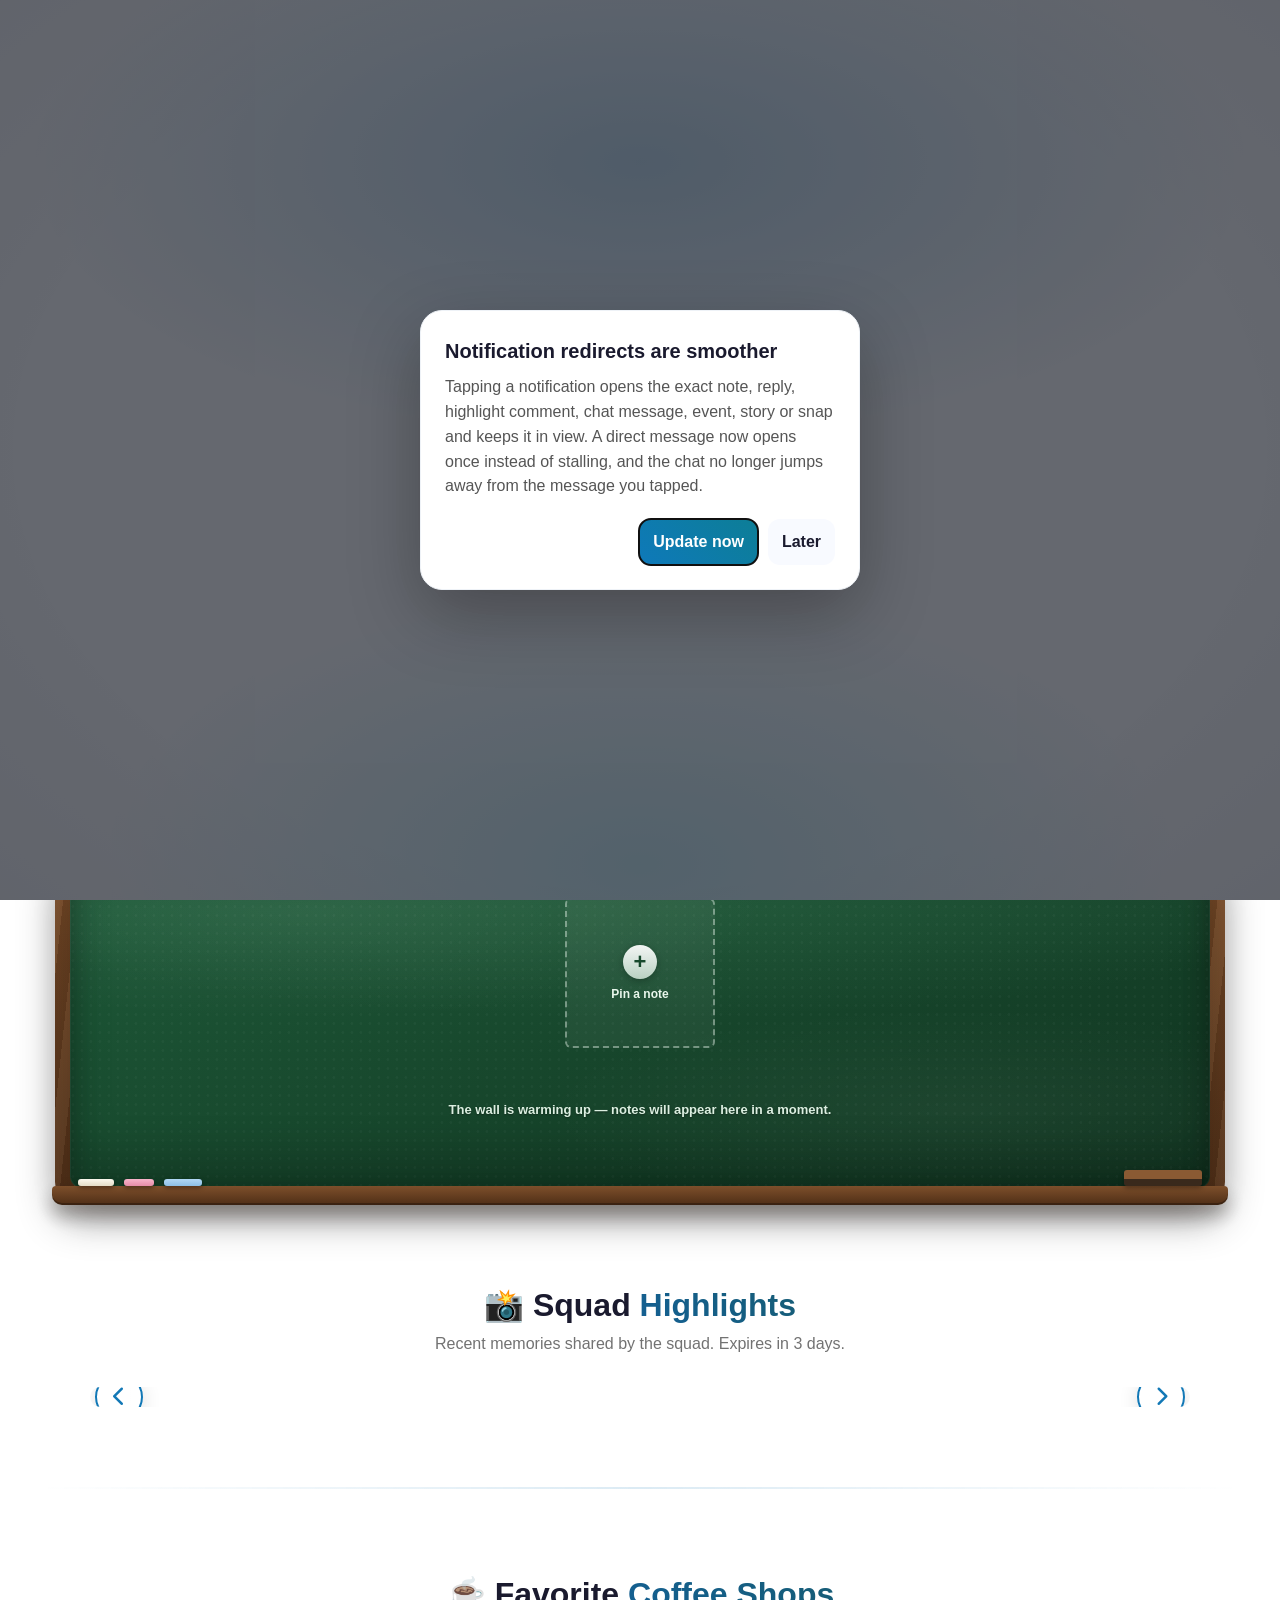
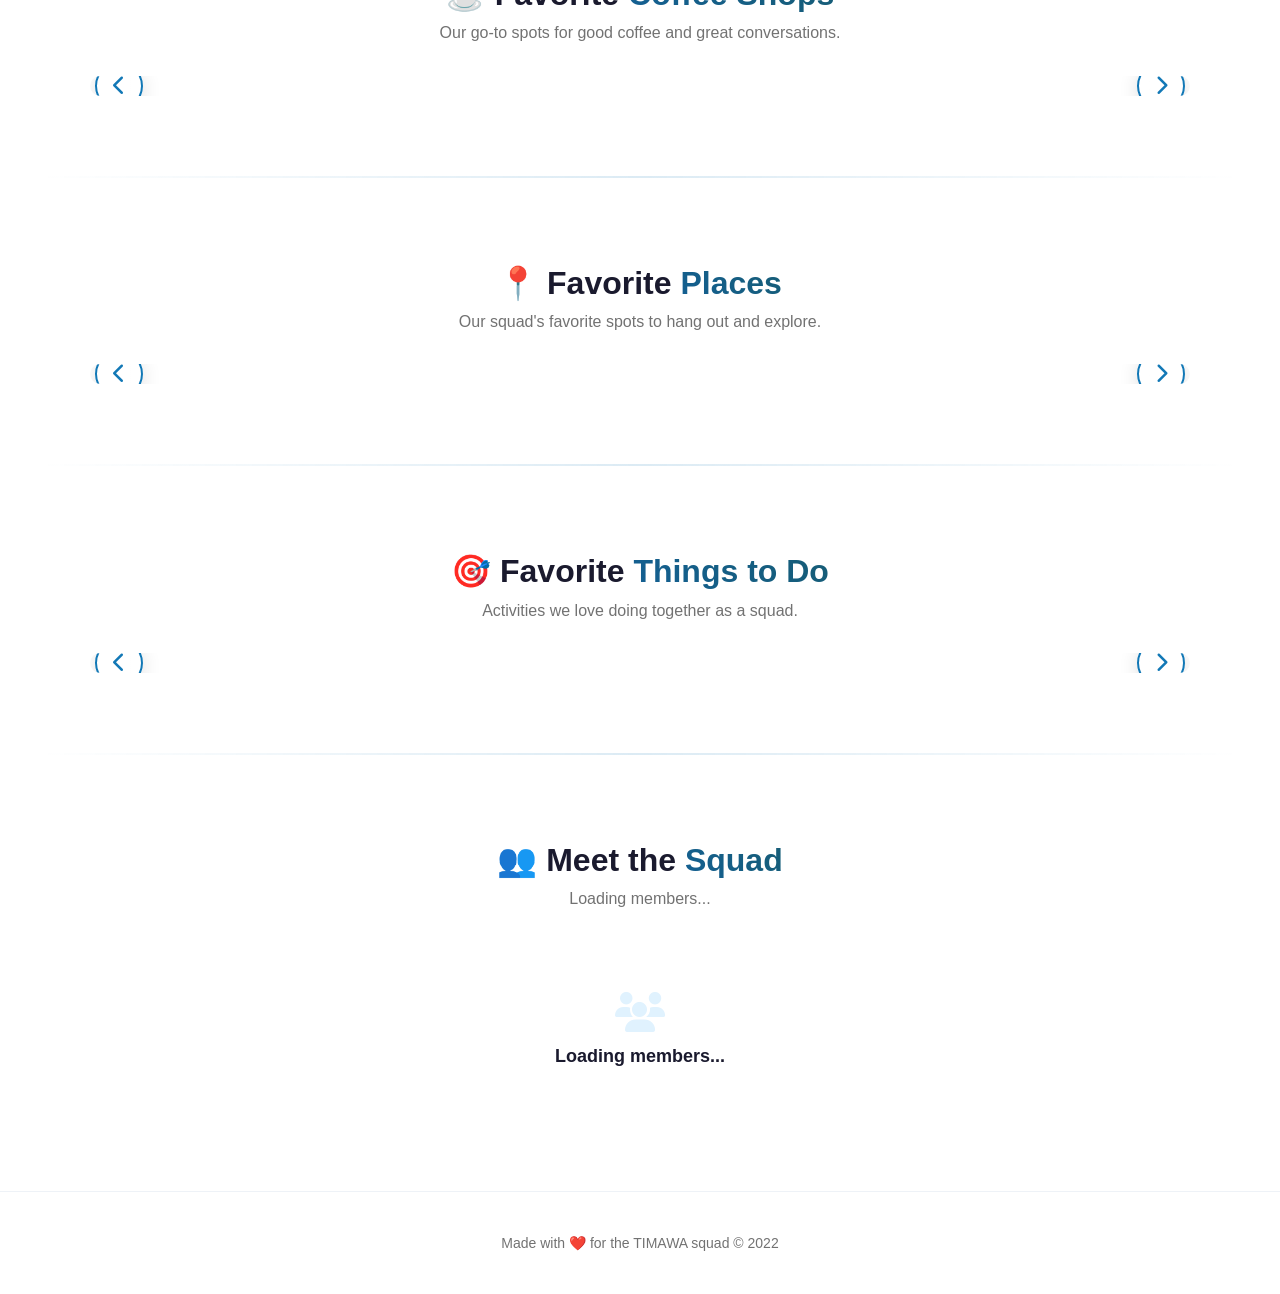
==== commit 78f6f55a: "Add files via upload" ====
--- a/index.html
+++ b/index.html
@@ -9290,7 +9290,7 @@
     <!-- ═══ PWA runtime (service worker, install prompt, push) ═══ -->
     <script src="push-config.js"></script>
     <script src="presence.js?v=1.0.0" defer></script>
-    <script src="deep-links.js?v=1.0.2" defer></script>
+    <script src="deep-links.js?v=1.0.3" defer></script>
     <script src="pwa.js?v=1.5.14" defer></script>
     <!-- ═══ Freedom Wall: composer, note view ═══ -->
     <div class="fw-modal" id="fwModal" hidden>
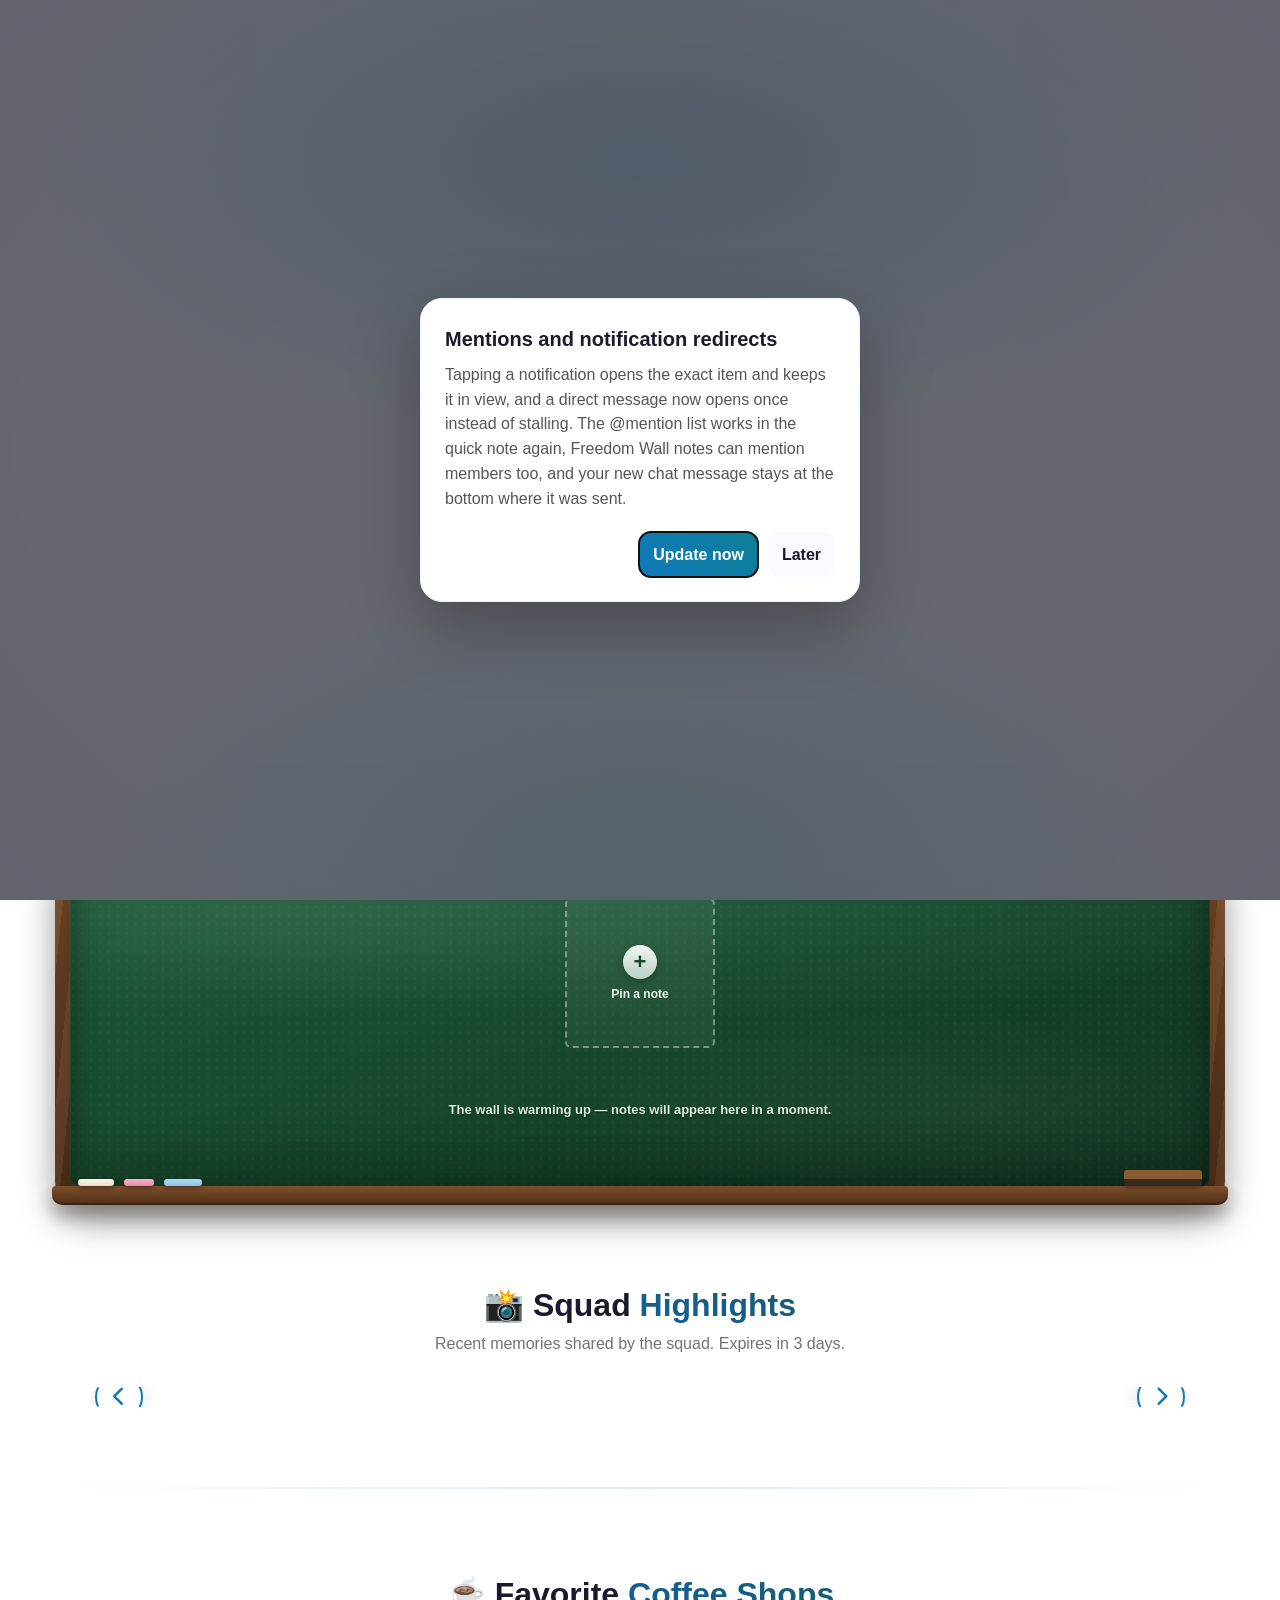
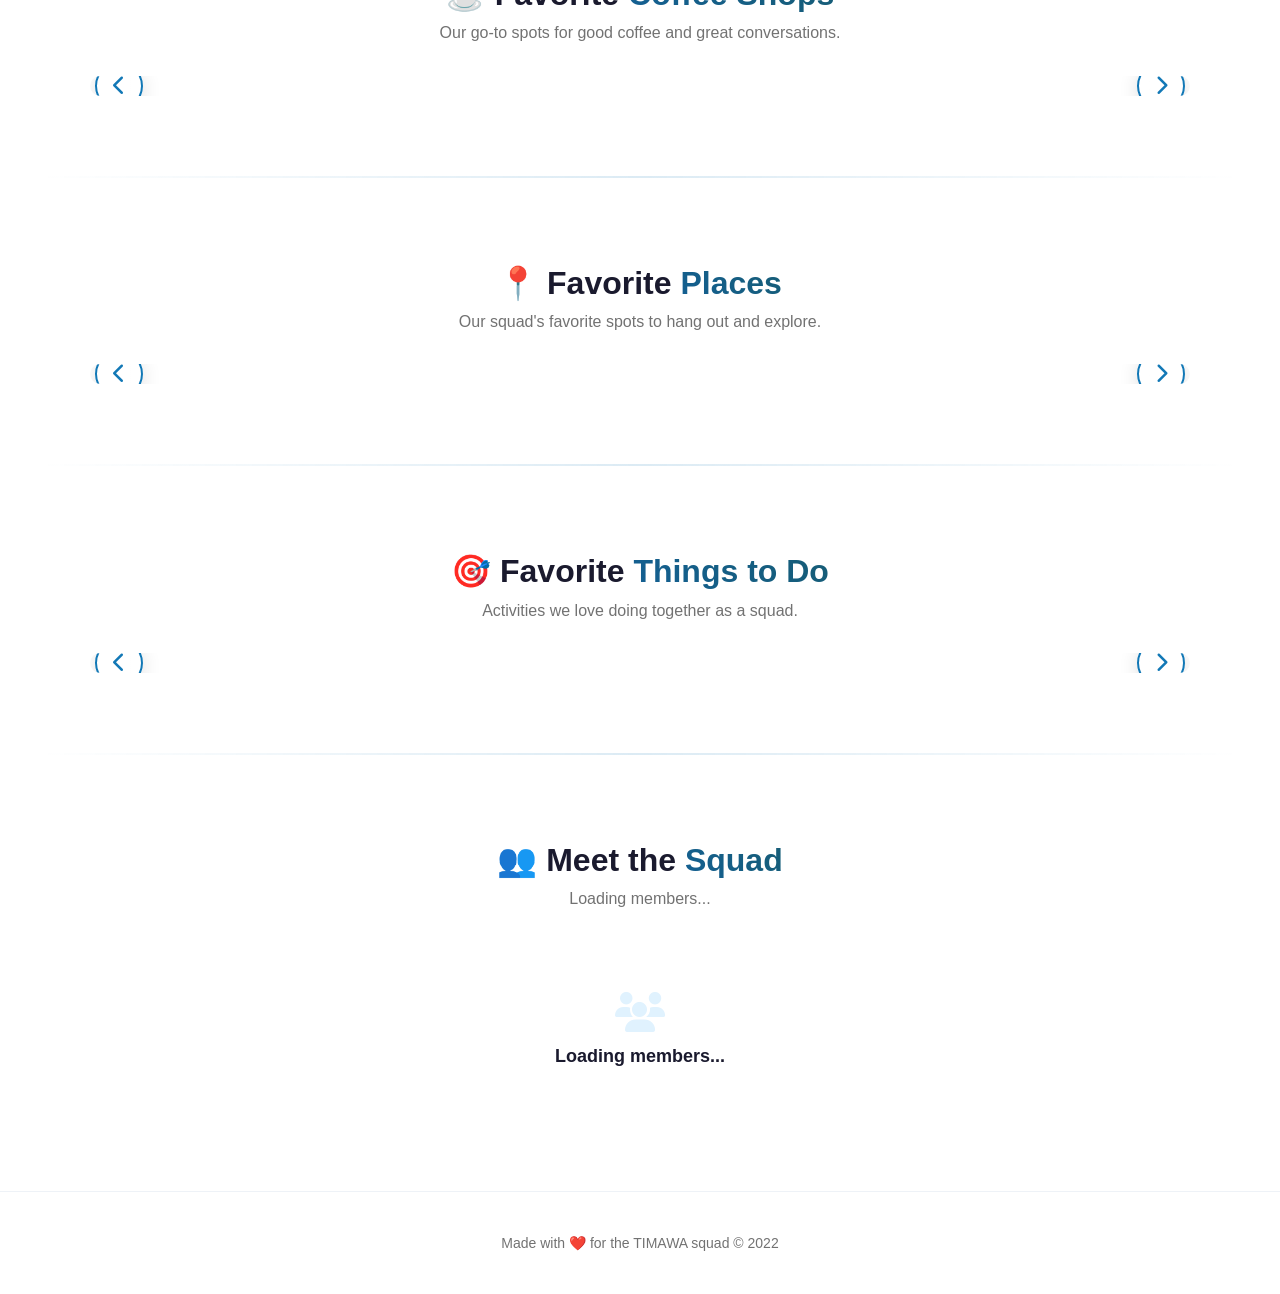
==== commit fcc727c2: "Add files via upload" ====
--- a/index.html
+++ b/index.html
@@ -88,7 +88,7 @@
         html.t-themed .loading-overlay.t-splash.active { opacity: 1; pointer-events: auto; }
     </style>
     <link rel="stylesheet" href="theme.css?v=1.17.30" />
-    <link rel="stylesheet" href="freedom-wall.css?v=1.6.1" />
+    <link rel="stylesheet" href="freedom-wall.css?v=1.6.2" />
     <link rel="stylesheet" href="stories.css?v=1.13.0" />
     <script src="theme.js?v=1.41.54"></script>
 
@@ -1220,6 +1220,20 @@
             font-size: 20px;
             margin-bottom: 4px;
             color: var(--theme-primary-soft);
+        }
+
+        /* The Tita panel's quick note had no positioned wrapper, so its mention
+           list was positioned against a far ancestor and opened outside the
+           visible card. Anchor it to the input and drop it just below. */
+        .tita-note-editor { position: relative; }
+        .tita-note-editor .mention-dropdown {
+            top: calc(100% + 6px);
+            bottom: auto;
+            left: 0;
+            right: 0;
+            margin: 0;
+            max-height: 190px;
+            z-index: 120;
         }
 
         /* ===== MENTION CHIP IN COMMENTS ===== */
@@ -9305,8 +9319,11 @@
                 </div>
                 <div class="fw-field">
                     <label for="fwText">The note</label>
-                    <textarea class="fw-area" id="fwText" maxlength="100" rows="3"
-                        placeholder="Say it in a hundred characters…" required></textarea>
+                    <div class="fw-compose-input">
+                        <div class="fw-mention-dropdown" id="fwComposeMentionDropdown" role="listbox" hidden></div>
+                        <textarea class="fw-area" id="fwText" maxlength="100" rows="3"
+                            placeholder="Say it in a hundred characters… (type @ to mention)" required></textarea>
+                    </div>
                     <div class="fw-counter" id="fwCounter"></div>
                 </div>
                 <div class="fw-tools">
@@ -9351,7 +9368,7 @@
         </div>
     </div>
 
-    <script src="freedom-wall.js?v=1.5.3"></script>
+    <script src="freedom-wall.js?v=1.5.4"></script>
     <script src="quick-snap.js?v=3.6.1" defer></script>
     <script src="avatar-fallback.js?v=1.0.0" defer></script>
 </body>
--- a/freedom-wall.css
+++ b/freedom-wall.css
@@ -1028,6 +1028,18 @@
 
 .fw-mention-dropdown[hidden] { display: none; }
 
+/* The reply list opens upwards from the bottom of a note; the composer's box
+   sits at the top of its sheet, so its list drops below the note instead. */
+.fw-compose-input { position: relative; }
+.fw-compose-input .fw-mention-dropdown {
+    top: calc(100% + 6px);
+    bottom: auto;
+    left: 0;
+    right: 0;
+    max-height: min(38vh, 220px);
+    z-index: 45;
+}
+
 .fw-mention-head {
     position: sticky;
     top: -6px;
